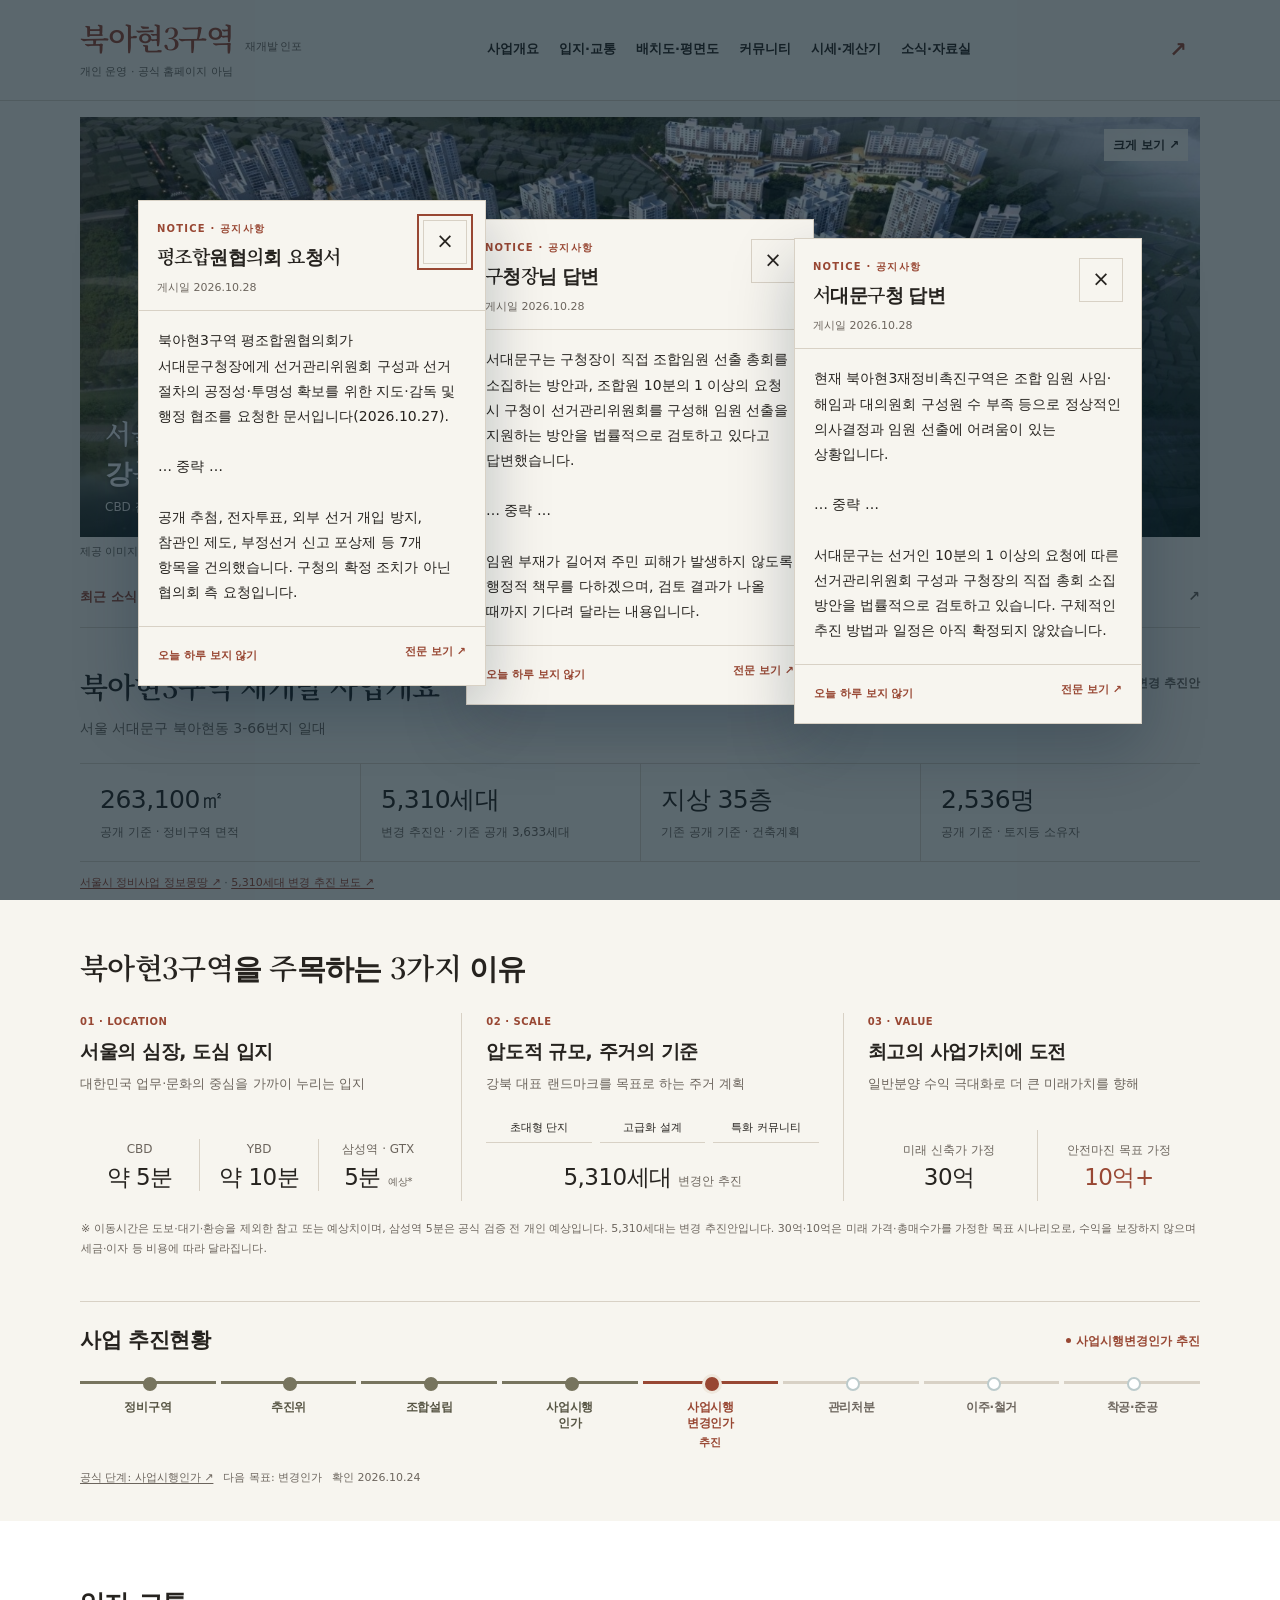
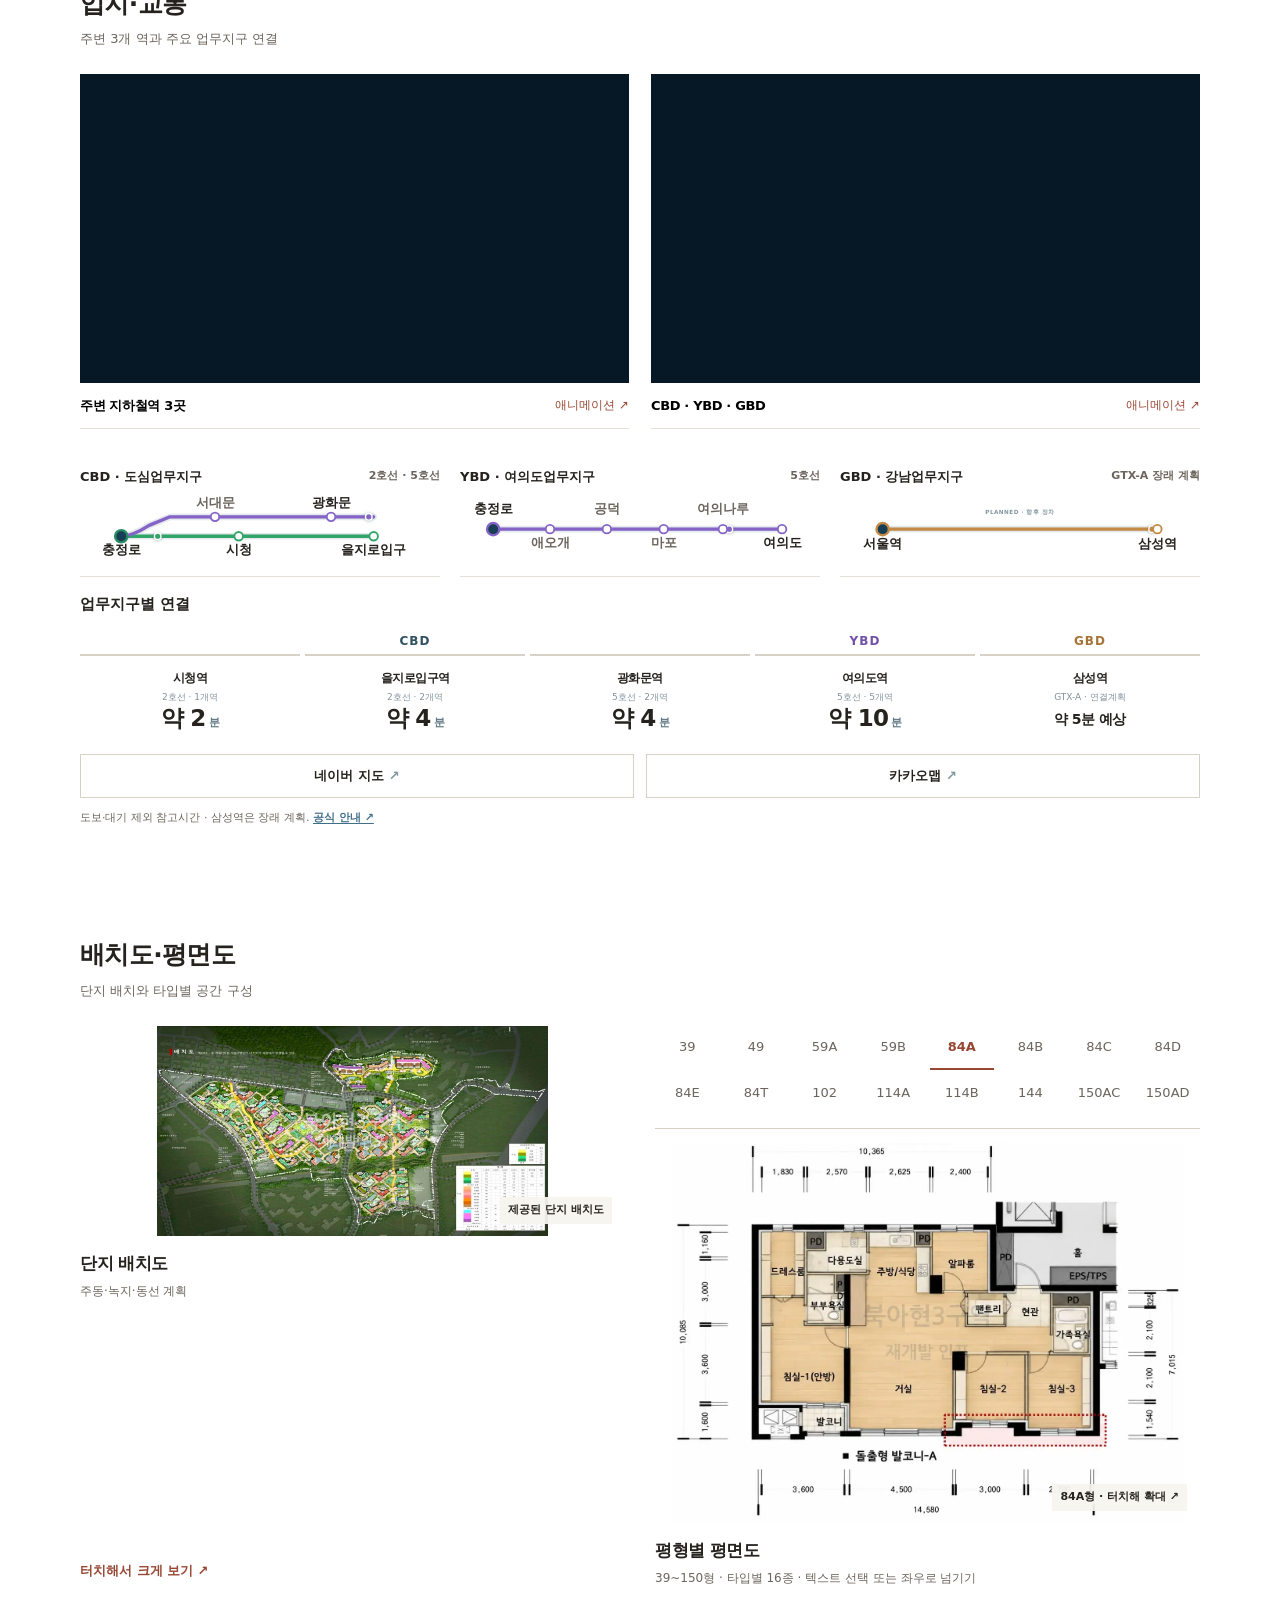
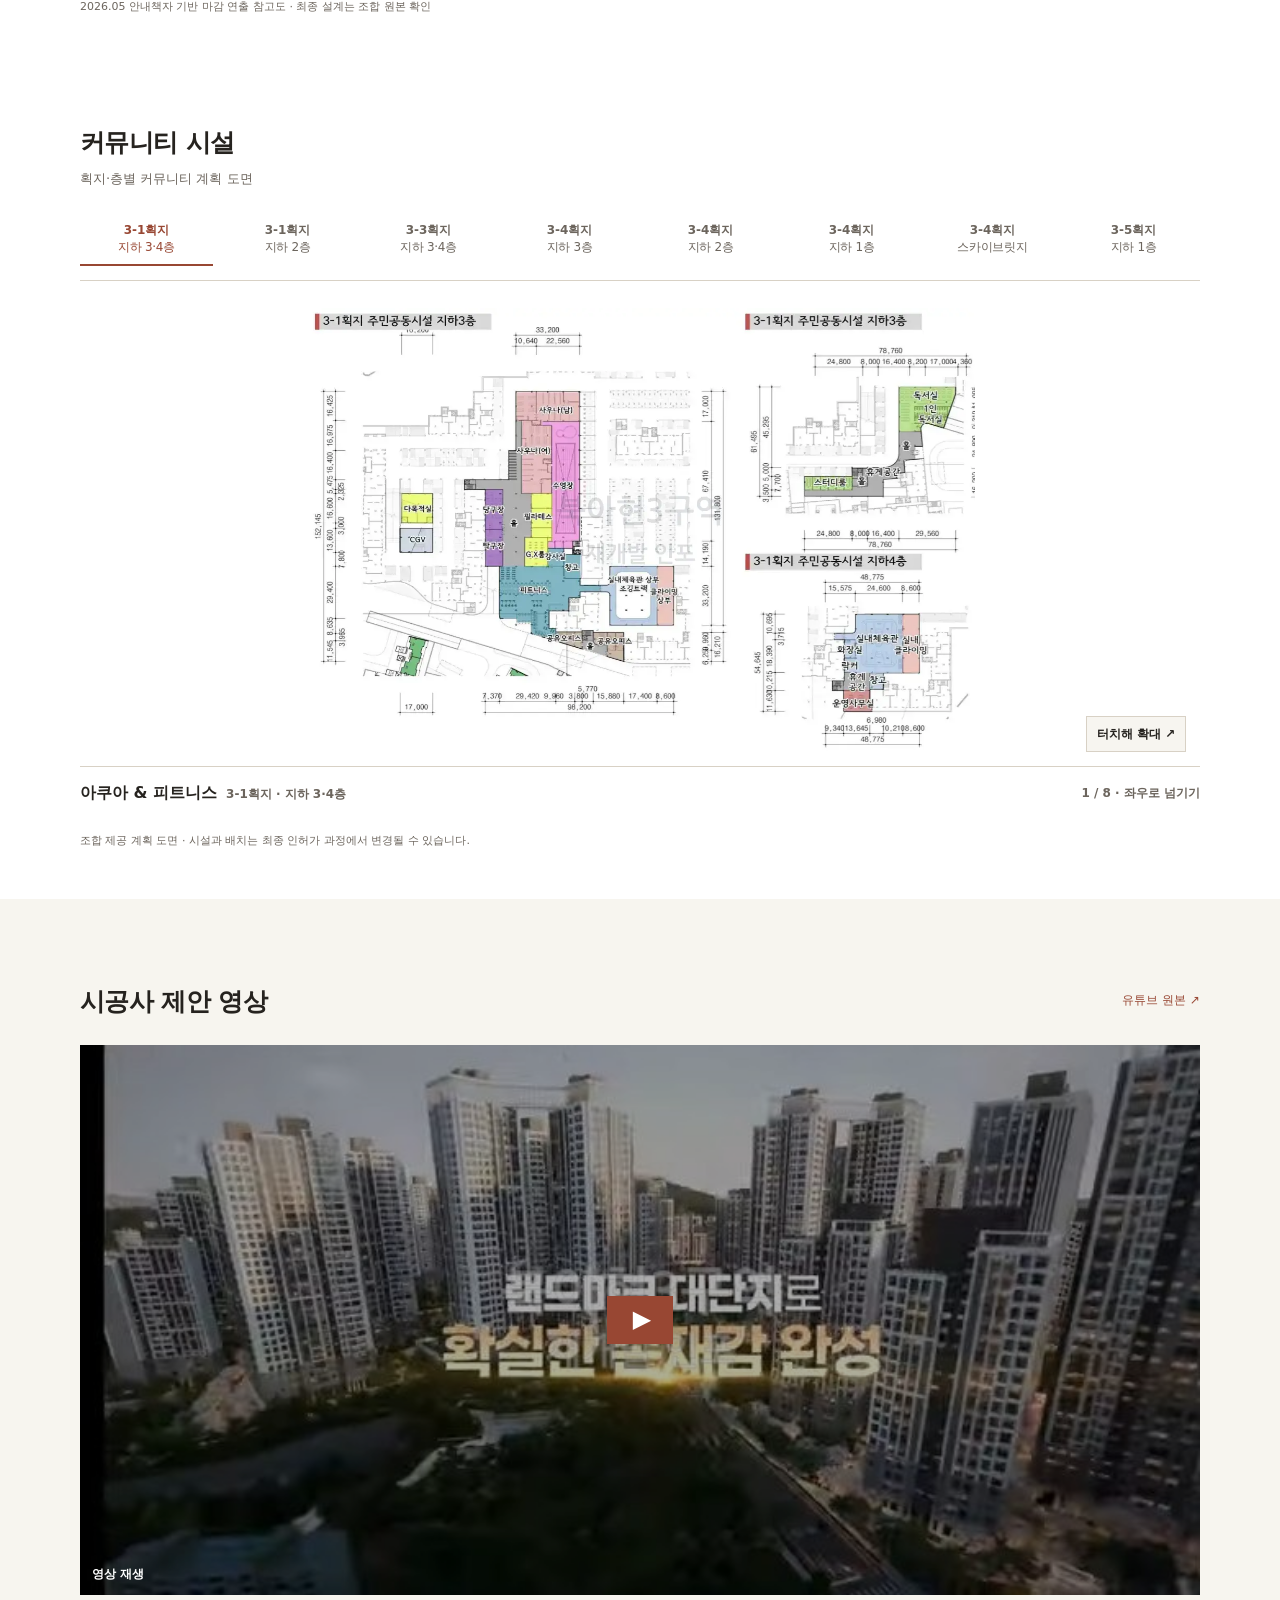
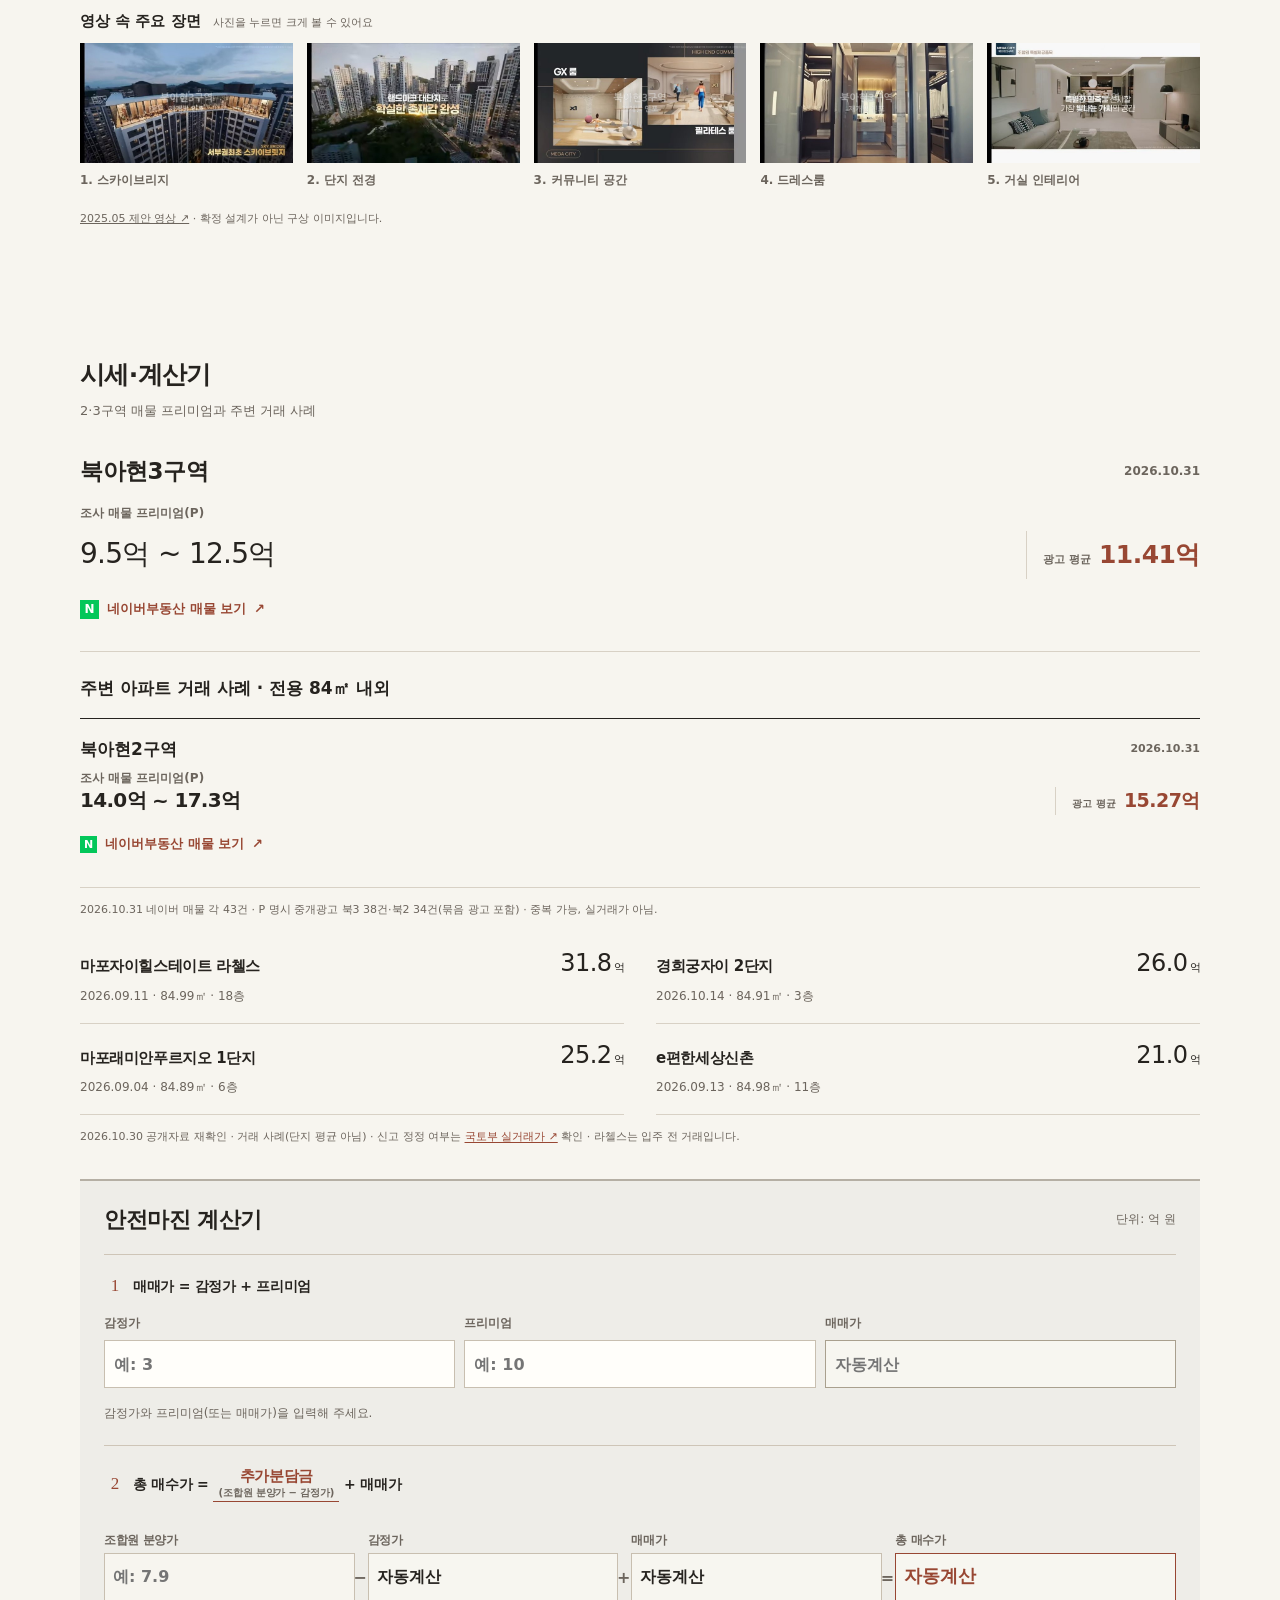
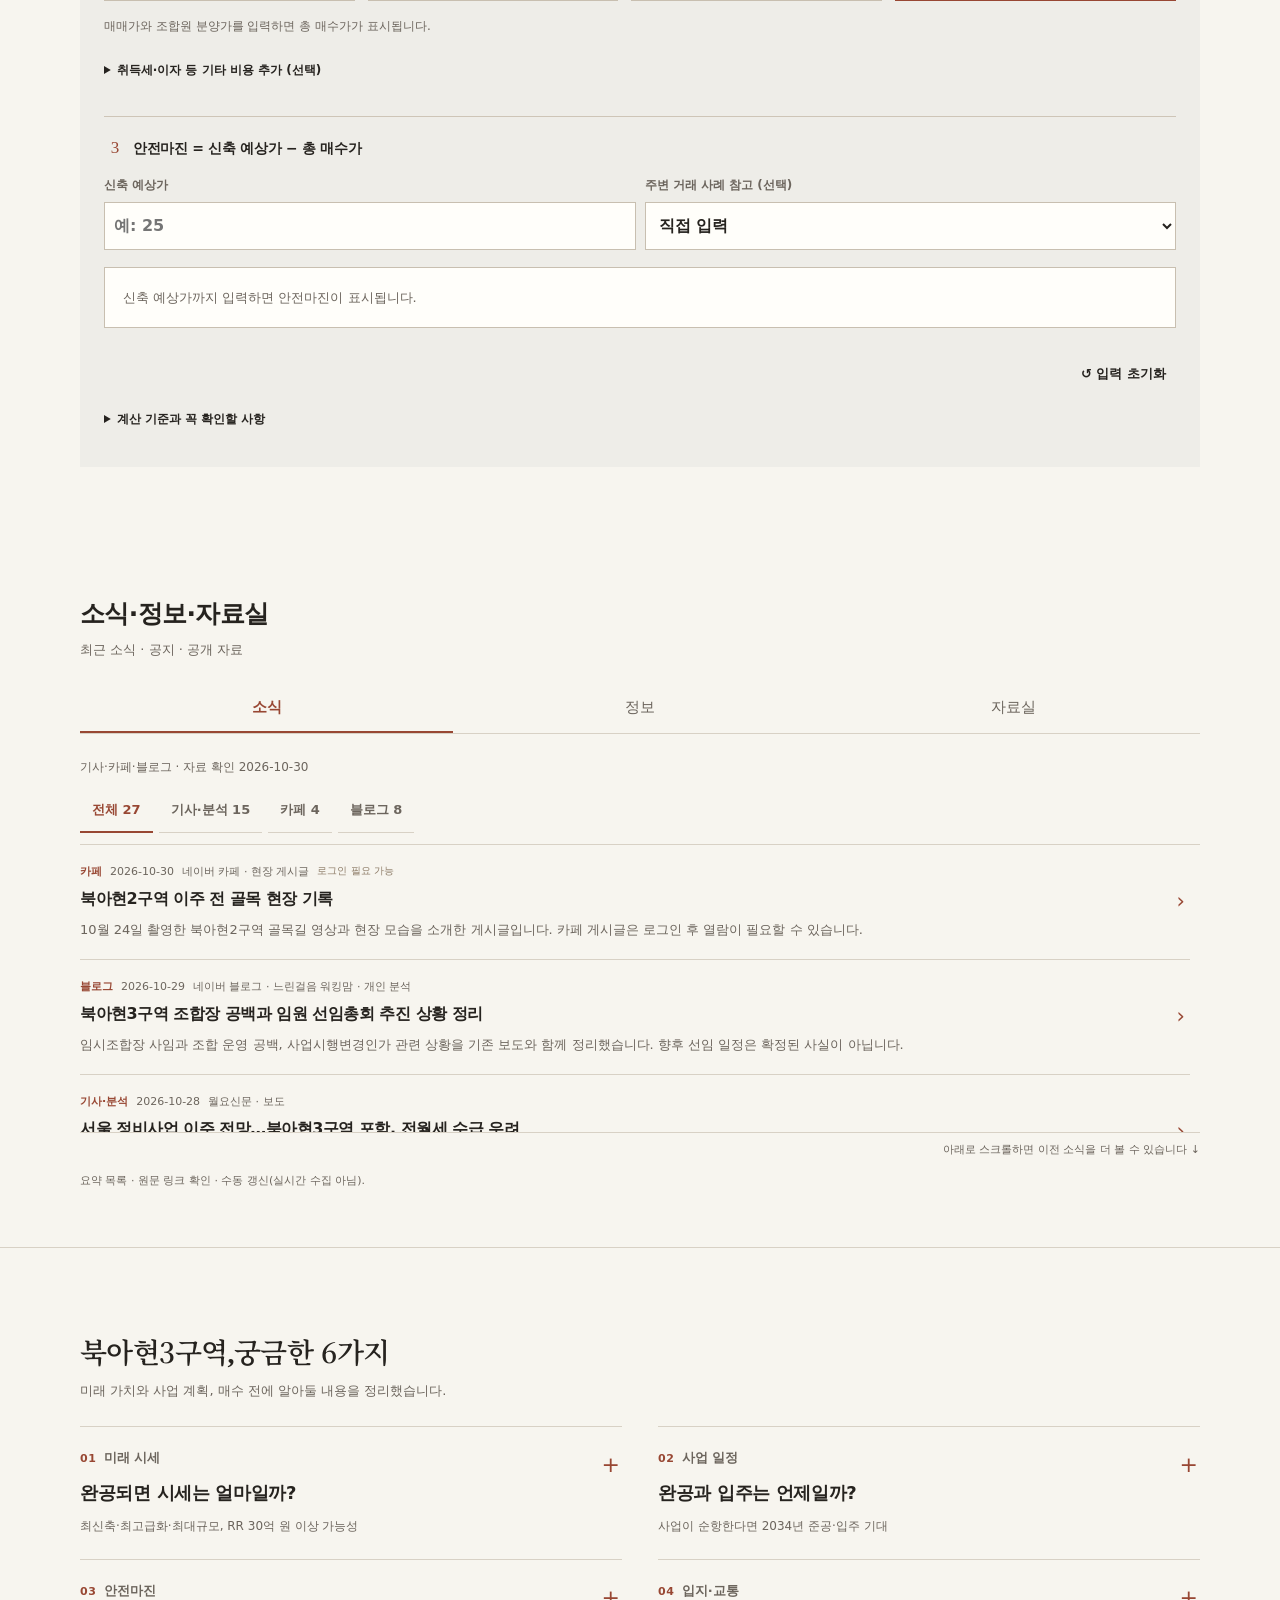
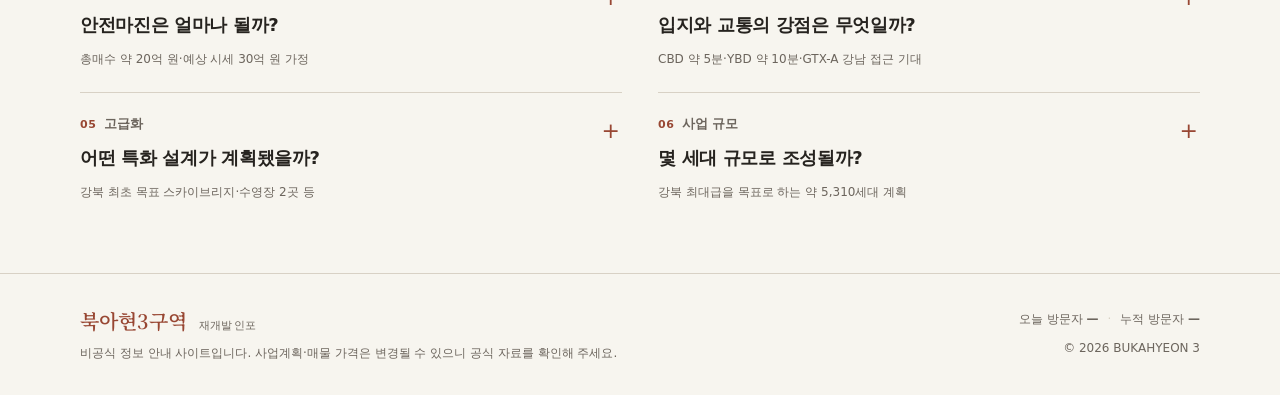
==== index.html @ 2bcb2184 "Update Oct 31 Naver-listed Bukahyeon 2/3 premiums" ====
<!doctype html>
<html lang="ko">
<head>
  <meta charset="utf-8">
  <meta name="viewport" content="width=device-width, initial-scale=1">
  <meta name="theme-color" content="#f7f5ef">
  <meta name="google-site-verification" content="H_3mZQ_dGA0BPkucGPuCed0ZDEH2zjo6NogkoZTd5_s">
  <link rel="icon" type="image/svg+xml" href="assets/favicon.svg">
  <meta name="description" content="북아현3구역 재개발 정보. 북아현뉴타운 사업개요와 추진현황, 입지·교통, 조감도, 평면도, 매물 프리미엄, 주변 시세 및 최신 소식을 확인하세요.">
  <meta property="og:type" content="website">
  <meta property="og:site_name" content="북아현3구역 재개발 인포">
  <meta property="og:title" content="북아현3구역 재개발 인포 | 사업현황·조감도·평면도·시세">
  <meta property="og:description" content="북아현3구역 재개발 정보. 북아현뉴타운 사업개요와 추진현황, 입지·교통, 조감도, 평면도, 매물 프리미엄, 주변 시세 및 최신 소식을 확인하세요.">
  <!-- 공개 HTTPS 주소가 정해지면 og:url, 절대주소 og:image, canonical을 추가합니다. -->
  <title>북아현3구역 재개발 인포 | 사업현황·조감도·평면도·시세</title>
  <style>
    :root{--ink:#183247;--navy:#17334b;--navy2:#294e67;--muted:#6d7b84;--paper:#f7f8f6;--white:#fff;--line:#e4e9e7;--accent:#e99d55;--pale:#fff3e8;--green:#2c8773;--shadow:0 16px 48px rgba(24,50,71,.08)}
    *{box-sizing:border-box}html{scroll-behavior:smooth}body{margin:0;background:var(--paper);color:var(--ink);font-family:Pretendard,"Noto Sans KR","Apple SD Gothic Neo",system-ui,-apple-system,sans-serif;line-height:1.6;word-break:keep-all}button,input,select,textarea{font:inherit}button{cursor:pointer}a{color:inherit;text-decoration:none}section{scroll-margin-top:90px}.wrap{width:min(1160px,calc(100% - 44px));margin:auto}
    .site-header{position:sticky;top:0;z-index:50;background:rgba(255,255,255,.95);backdrop-filter:blur(16px);border-bottom:1px solid var(--line)}.header-in{display:flex;align-items:center;justify-content:space-between;min-height:78px;gap:24px}.brand{display:flex;align-items:center;gap:12px;min-width:max-content}.brand-mark{width:40px;height:40px;background:var(--navy);border-radius:12px;display:grid;place-items:center;color:#f8c58b;box-shadow:0 6px 14px #17334b25}.brand strong{font-size:18px;letter-spacing:-.7px}.brand small{display:block;color:var(--muted);font-size:11px;letter-spacing:.4px;margin-top:-2px}.nav{display:flex;align-items:center;gap:26px}.nav a{font-size:13px;font-weight:700;color:#536776;transition:color .2s}.nav a:hover,.nav a:focus-visible{color:var(--accent)}.top-badge{border:1px solid #e6e2d9;border-radius:100px;padding:7px 11px;font-size:11px;color:#86694d;background:#fff9f3;white-space:nowrap}.menu-button{display:none;background:none;border:0;padding:10px;color:var(--ink)}
    .hero{background:linear-gradient(122deg,#17334b 0%,#234963 62%,#2b5366 100%);color:white;overflow:hidden;position:relative}.hero:before{content:"";position:absolute;inset:0;background:radial-gradient(circle at 83% 28%,rgba(244,181,112,.19),transparent 28%),linear-gradient(90deg,transparent 85%,rgba(255,255,255,.025) 85%);background-size:auto,52px 52px;pointer-events:none}.hero-in{min-height:460px;display:grid;grid-template-columns:1.14fr .86fr;align-items:center;gap:30px;padding-block:78px 84px;position:relative}.eyebrow{color:#f9c48c;letter-spacing:2.4px;font-size:12px;font-weight:800}.hero h1{font-size:clamp(35px,4.8vw,60px);letter-spacing:-2.7px;line-height:1.19;margin:20px 0 20px}.hero h1 em{font-style:normal;color:#ffcc94}.hero-p{color:#d5e2e8;max-width:510px;font-size:16px;line-height:1.85;margin:0 0 29px}.hero-actions{display:flex;gap:10px;flex-wrap:wrap}.btn{display:inline-flex;justify-content:center;align-items:center;gap:8px;border:1px solid transparent;border-radius:9px;font-weight:800;font-size:13px;min-height:45px;padding:0 19px;transition:transform .2s,background .2s}.btn:hover{transform:translateY(-2px)}.btn-primary{color:#1b3244;background:#f8c78f}.btn-outline{color:#fff;border-color:#88a0b0;background:#ffffff09}.btn-light{background:#fff;color:var(--ink);border-color:var(--line)}.hero-art{position:relative;height:315px}.sun{position:absolute;width:218px;height:218px;border-radius:50%;background:linear-gradient(140deg,#e9af76,#efc9a0);opacity:.83;right:62px;top:2px;box-shadow:0 0 90px #f2ae6b32}.city{position:absolute;bottom:5px;right:0;left:2%;height:235px;display:flex;align-items:end;gap:9px;filter:drop-shadow(0 12px 15px #102c4480)}.building{width:13%;background:linear-gradient(110deg,#66869a,#365c75);border-radius:4px 4px 0 0;position:relative;overflow:hidden}.building:before{content:"";position:absolute;inset:12px 8px;background:repeating-linear-gradient(to bottom,transparent 0 15px,#c7d8df65 15px 19px,transparent 19px 27px),repeating-linear-gradient(to right,transparent 0 15px,#c7d8df65 15px 19px,transparent 19px 29px);opacity:.75}.building:nth-child(1){height:43%;width:14%}.building:nth-child(2){height:63%}.building:nth-child(3){height:84%;width:16%}.building:nth-child(4){height:54%;width:12%}.building:nth-child(5){height:100%;width:18%;background:linear-gradient(110deg,#aec1c9,#628396)}.building:nth-child(6){height:73%;width:12%}.building:nth-child(7){height:50%;width:15%}.ground{position:absolute;bottom:-2px;left:0;right:0;height:12px;background:#9bb0b6;border-radius:10px;opacity:.6}.art-note{position:absolute;right:0;top:1px;background:#ffffff16;border:1px solid #ffffff35;border-radius:20px;padding:5px 13px;color:#e7eff4;font-size:11px;backdrop-filter:blur(8px)}
    .notice-wrap{margin-top:-31px;position:relative;z-index:3}.notice-strip{display:flex;align-items:center;gap:14px;padding:19px 22px;background:white;box-shadow:var(--shadow);border:1px solid var(--line);border-radius:13px}.notice-mark{background:#fdf1e6;color:#bd722f;padding:6px 10px;border-radius:6px;font-size:12px;font-weight:800;white-space:nowrap}.notice-strip p{margin:0;font-size:13px;color:#536775;flex:1}.notice-strip b{color:var(--ink)}
    .section{padding:85px 0}.section.slim{padding-top:63px}.section-head{display:flex;justify-content:space-between;align-items:end;gap:20px;margin-bottom:27px}.kicker{font-weight:900;font-size:11px;letter-spacing:2px;color:#c37e42;display:block;margin-bottom:6px}.section h2{font-size:clamp(26px,3vw,35px);margin:0;letter-spacing:-1.5px;line-height:1.3}.section-desc{font-size:14px;color:var(--muted);margin:10px 0 0}.text-link{font-size:13px;color:var(--navy2);font-weight:800;border-bottom:1px solid #b9ccd3;padding:5px 1px;white-space:nowrap}.overview-grid{display:grid;grid-template-columns:1.4fr 1fr 1fr;gap:16px}.panel{border:1px solid var(--line);background:#fff;border-radius:14px;box-shadow:0 5px 22px #18324707}.overview-main{background:#edf3f2;border-color:#dfebe7;padding:30px;min-height:216px;display:flex;flex-direction:column;justify-content:space-between}.overview-main .small-label{font-size:12px;font-weight:800;color:#5d8579}.overview-main h3{font-size:24px;letter-spacing:-.8px;margin:9px 0;color:#204c47}.overview-main p{color:#65847c;font-size:13px;margin:0}.overview-icon{font-size:36px;line-height:1}.overview-card{padding:25px;display:flex;flex-direction:column;justify-content:space-between;min-height:216px}.overview-card .icon-box{background:#f0f5f7;border-radius:12px;width:48px;height:48px;display:grid;place-items:center;font-size:25px}.overview-card h3{font-size:17px;letter-spacing:-.5px;margin:12px 0 5px}.overview-card p{color:var(--muted);font-size:12px;margin:0}.muted-label{display:inline-flex;align-items:center;gap:6px;font-size:11px;color:#638174;font-weight:800}.muted-label:before{content:"";height:7px;width:7px;background:#80b3a1;border-radius:50%}
    .timeline-shell{background:#fff;border:1px solid var(--line);border-radius:15px;padding:27px;box-shadow:0 5px 22px #18324707}.timeline-top{display:flex;justify-content:space-between;align-items:center;gap:20px;margin-bottom:23px}.timeline-top p{margin:0;color:var(--muted);font-size:13px}.status{font-size:11px;font-weight:800;background:#f3f5f5;border:1px solid #e6ebeb;color:#687d84;padding:6px 11px;border-radius:100px;white-space:nowrap}.stages{display:grid;grid-template-columns:repeat(7,1fr);gap:8px}.stage{position:relative;padding-top:25px;border-top:3px solid #dde6e7}.stage:before{content:"";position:absolute;top:-7px;left:0;width:11px;height:11px;border:3px solid #dde6e7;background:#fff;border-radius:50%}.stage b{display:block;font-size:12px;letter-spacing:-.3px}.stage small{color:#98a3a7;font-size:10px}.timeline-foot{margin:24px 0 0;border-top:1px dashed var(--line);padding-top:17px;font-size:12px;color:#7b898d}
    .news-layout{display:grid;grid-template-columns:1.7fr .85fr;gap:22px}.news-tools{display:flex;align-items:center;gap:11px;flex-wrap:wrap;margin-bottom:20px}.filters{display:flex;gap:6px;flex-wrap:wrap;flex:1}.filter{border:1px solid #dce5e6;background:white;color:#637783;border-radius:100px;padding:7px 13px;font-size:12px;font-weight:700}.filter.active{background:var(--navy);color:white;border-color:var(--navy)}.search{border:1px solid #dce5e6;border-radius:100px;display:flex;align-items:center;gap:7px;padding:6px 12px;background:#fff}.search input{width:130px;border:0;outline:0;font-size:12px;background:transparent;min-height:22px}.news-cards{display:grid;grid-template-columns:repeat(2,minmax(0,1fr));gap:14px}.news-card{display:flex;flex-direction:column;min-height:208px;text-align:left;border-radius:13px;background:#fff;border:1px solid var(--line);padding:22px;transition:border .2s,transform .2s,box-shadow .2s}.news-card:hover{border-color:#d6ac84;box-shadow:0 14px 30px #17334b0d;transform:translateY(-2px)}.cat{font-weight:800;font-size:11px;color:#c47c3b}.news-card h3{font-size:17px;letter-spacing:-.5px;line-height:1.52;margin:13px 0 7px}.news-card p{margin:0;color:var(--muted);font-size:12px;line-height:1.75;flex:1}.card-bottom{display:flex;justify-content:space-between;align-items:center;margin-top:21px;color:#98a3a8;font-size:11px}.draft-tag{display:inline-block;background:#f6f0e8;color:#9b7e5b;font-weight:700;padding:2px 6px;border-radius:4px;margin-left:4px}.side-stack{display:grid;gap:16px;align-content:start}.side-panel{padding:25px;background:#fff}.side-panel h3{margin:0 0 16px;font-size:18px;letter-spacing:-.5px}.side-panel p{color:#71818b;font-size:12px;line-height:1.8;margin:0 0 14px}.mini-list{list-style:none;margin:0;padding:0}.mini-list li{padding:10px 0;border-bottom:1px solid var(--line);font-size:13px;color:#526773}.mini-list li:last-child{border:0}.mini-list li:before{content:"•";color:#d39a6b;padding-right:8px}.side-accent{background:#234b5a;color:#fff;border-color:#234b5a}.side-accent h3{color:#fff}.side-accent p{color:#d5e3e9}.side-accent .btn{width:100%;background:#fff;color:#294d5c}
    .resource-block{background:#edf1f0}.resource-grid{display:grid;grid-template-columns:repeat(3,1fr);gap:15px}.resource-card{background:#fff;border:1px solid #e1e8e5;border-radius:13px;padding:25px;min-height:190px;display:flex;flex-direction:column;align-items:start}.resource-icon{width:46px;height:46px;border-radius:12px;background:#edf3f1;display:grid;place-items:center;font-size:24px}.resource-card h3{font-size:17px;margin:19px 0 5px}.resource-card p{margin:0;color:var(--muted);font-size:12px;flex:1}.resource-card span:last-child{display:block;margin-top:17px;color:#8b9a9e;font-size:11px;font-weight:800}.resource-card button{border:0;background:none;padding:0;text-align:left;width:100%;height:100%;display:flex;flex-direction:column;align-items:start;color:inherit}.resource-card button:hover h3{text-decoration:underline}
    .faq-grid{display:grid;grid-template-columns:.7fr 1.3fr;gap:45px}.faq-grid p{color:var(--muted);font-size:14px}.qa{border-bottom:1px solid var(--line);background:transparent}.qa summary{list-style:none;cursor:pointer;font-weight:800;font-size:15px;padding:21px 30px 21px 0;position:relative}.qa summary::-webkit-details-marker{display:none}.qa summary:after{content:"+";position:absolute;right:5px;color:#a07653;font-size:24px;top:14px;font-weight:400}.qa[open] summary:after{content:"−"}.qa p{font-size:13px;color:#6c7c83;margin:0;padding:0 30px 21px 0}
    .footer{background:#163145;color:#d5e2e6;padding:44px 0}.footer-in{display:flex;align-items:start;justify-content:space-between;gap:35px}.footer strong{color:white;font-size:17px}.footer p{font-size:12px;color:#bdcbd1;max-width:650px;line-height:1.9;margin:11px 0 0}.footer small{color:#94aab3;font-size:11px}.empty{grid-column:1/-1;padding:35px;border:1px dashed #cbd6d8;text-align:center;color:var(--muted);border-radius:12px;font-size:13px}
    dialog{border:0;border-radius:17px;box-shadow:0 32px 90px #071e3299;padding:0;max-height:min(88vh,820px);width:min(580px,calc(100% - 30px));color:var(--ink)}dialog::backdrop{background:rgba(10,27,40,.7)}.dialog-head{padding:25px 26px;border-bottom:1px solid var(--line);display:flex;justify-content:space-between;gap:20px;align-items:start}.dialog-head h2{margin:3px 0 0;font-size:22px;letter-spacing:-.7px}.dialog-body{padding:24px 26px;overflow-y:auto;max-height:calc(88vh - 108px)}.close-btn{border:0;background:#f2f5f5;color:#345060;font-size:21px;width:32px;height:32px;border-radius:8px;line-height:1}.article-text{white-space:pre-line;font-size:14px;line-height:1.9;color:#4c606a}.form-grid{display:grid;gap:15px}.field{display:grid;gap:6px;font-size:12px;font-weight:800;color:#48616e}.field input,.field textarea,.field select{width:100%;border-radius:8px;border:1px solid #dbe3e5;outline:0;padding:11px;font-size:14px;color:var(--ink);background:white}.field textarea{min-height:135px;resize:vertical}.field :is(input,textarea,select):focus{border-color:#d49c65;box-shadow:0 0 0 3px #e99d5526}.form-foot{display:flex;gap:8px;flex-wrap:wrap;align-items:center;margin-top:10px}.save-note{background:#fff5e9;border:1px solid #f4dfc7;color:#946b3f;padding:10px 12px;border-radius:8px;font-size:12px}.toast{position:fixed;right:22px;bottom:20px;background:#153a44;color:white;border-radius:10px;padding:12px 17px;font-size:13px;z-index:100;box-shadow:var(--shadow);max-width:calc(100% - 44px)}.hide{display:none!important}
    @media(max-width:960px){.nav{gap:13px}.nav a{font-size:12px}.hero-art{height:260px}.stages{grid-template-columns:repeat(4,1fr);row-gap:24px}.overview-grid{grid-template-columns:1.3fr 1fr}.overview-main{grid-row:span 2}.news-layout{grid-template-columns:1fr}.side-stack{grid-template-columns:1fr 1fr}}
    @media(max-width:680px){.wrap{width:min(100% - 30px,1160px)}.header-in{min-height:66px}.brand strong{font-size:16px}.brand-mark{width:36px;height:36px}.top-badge{margin-left:auto}.menu-button{display:block}.nav{display:none;position:absolute;top:66px;left:0;right:0;background:white;border-bottom:1px solid var(--line);padding:15px 22px 20px;flex-direction:column;align-items:stretch;gap:0;box-shadow:0 18px 28px #15304713}.nav.open{display:flex}.nav a{font-size:14px;padding:10px 0}.hero-in{grid-template-columns:1fr;min-height:0;padding:56px 0 65px;gap:0}.hero h1{font-size:38px;letter-spacing:-1.9px}.hero-p{font-size:14px}.hero-art{height:145px;margin-top:30px;opacity:.8}.sun{width:145px;height:145px;right:60px}.city{height:140px;max-width:400px;margin:auto}.art-note{display:none}.notice-strip{align-items:start;padding:16px;gap:10px}.notice-strip p{font-size:12px}.section{padding:61px 0}.section.slim{padding-top:51px}.section-head{align-items:start;gap:10px}.section h2{font-size:28px}.overview-grid{grid-template-columns:1fr 1fr;gap:11px}.overview-main{grid-column:1/-1;grid-row:auto;min-height:155px}.overview-card{min-height:185px;padding:19px}.overview-card h3{font-size:15px}.timeline-shell{padding:20px}.timeline-top{align-items:start}.stages{grid-template-columns:repeat(2,1fr)}.news-cards{grid-template-columns:1fr}.news-card{min-height:177px}.search{width:100%}.search input{width:100%}.side-stack{grid-template-columns:1fr}.resource-grid{grid-template-columns:1fr}.resource-card{min-height:155px}.faq-grid{grid-template-columns:1fr;gap:0}.footer-in{flex-direction:column;gap:15px}.footer{padding:35px 0}.dialog-head,.dialog-body{padding:19px}}
    @media(prefers-reduced-motion:reduce){html{scroll-behavior:auto}*,*:before,*:after{transition:none!important}}
    /* Promotion-first additions, with source-labeled facts and plan links. */
    .hero-in{min-height:555px}.hero h1{font-size:clamp(37px,4.8vw,61px)}.hero-p{max-width:590px}.hero-figures{display:flex;gap:17px;flex-wrap:wrap;margin-top:34px}.hero-figure{border-left:2px solid #f2c18c;padding-left:13px;min-width:106px}.hero-figure b{display:block;color:#fff;font-size:24px;letter-spacing:-1px;line-height:1.2}.hero-figure span{display:block;color:#bfcfd9;font-size:10px;margin-top:6px}.hero-disclaimer{display:block;font-size:10px;color:#a8bac7;margin-top:14px}.notice-strip a{font-weight:800;text-decoration:underline;text-underline-offset:3px}.location-section{padding-bottom:70px}.section-lead{max-width:730px;font-size:17px;line-height:1.9;color:#596f7a}.location-layout{display:grid;grid-template-columns:1.03fr .97fr;gap:28px;align-items:stretch}.metro-board{background:var(--navy);color:#fff;border-radius:18px;padding:33px;position:relative;overflow:hidden;min-height:390px}.metro-board:before{content:"";position:absolute;width:260px;height:260px;border:1px solid #ffffff16;border-radius:50%;right:-110px;top:-80px;box-shadow:0 0 0 70px #ffffff05,0 0 0 130px #ffffff04}.metro-board h3{font-size:23px;letter-spacing:-.6px;line-height:1.4;margin:0 0 5px;position:relative}.metro-board>p{font-size:12px;color:#bfced7;margin:0 0 25px;position:relative}.metro-row{display:flex;align-items:center;gap:13px;border-bottom:1px solid #ffffff22;padding:14px 0;position:relative}.line-disc{width:31px;height:31px;min-width:31px;border-radius:50%;display:grid;place-items:center;font-size:13px;font-weight:900;color:#fff}.line2{background:#36a85c}.line5{background:#7d5ab9}.linex{background:#bc8b4e}.metro-row b{font-size:15px;letter-spacing:-.3px}.metro-row small{display:block;color:#bfcfd8;font-size:11px;margin-top:2px}.metro-board-foot{font-size:11px;color:#9fb8c4;margin-top:20px;position:relative}.access-cards{display:grid;grid-template-columns:1fr;gap:13px}.access-card{background:#fff;border:1px solid var(--line);padding:23px 25px;border-radius:14px;display:flex;align-items:start;gap:15px;box-shadow:0 5px 15px #19394a06}.access-num{font-weight:900;font-size:12px;color:#c17c42;background:#fbf1e7;width:34px;height:34px;min-width:34px;border-radius:10px;display:grid;place-items:center}.access-card h3{font-size:18px;margin:0 0 4px;letter-spacing:-.5px}.access-card p{font-size:12px;color:var(--muted);margin:0;line-height:1.8}.source-note{font-size:11px;color:#819198;line-height:1.75;margin:14px 0 0}.source-note a{color:#386d87;text-decoration:underline;text-underline-offset:2px}.value-section{background:#f0f3f1}.value-grid{display:grid;grid-template-columns:repeat(3,1fr);gap:15px}.value-card{background:#fff;border:1px solid #e4ebe8;border-radius:15px;padding:29px;min-height:256px;display:flex;flex-direction:column;align-items:flex-start}.value-card .value-no{color:#d6a574;font-size:12px;font-weight:900;letter-spacing:2px}.value-card .value-icon{font-size:34px;margin:17px 0 6px}.value-card h3{font-size:21px;letter-spacing:-.7px;line-height:1.4;margin:3px 0 10px}.value-card p{font-size:13px;color:#6f8189;line-height:1.85;margin:0}.value-caution{background:#e5ece9;border-radius:12px;padding:15px 17px;font-size:12px;color:#627871;margin-top:18px}.about-highlight{font-size:12px;color:#5c7970;font-weight:800}.big-stat{font-size:42px;line-height:1.2;color:#244f4a;letter-spacing:-1.5px;font-weight:900}.big-stat small{font-size:18px}.fact-grid{display:grid;grid-template-columns:repeat(4,1fr);gap:11px;margin-top:20px}.fact-mini{border:1px solid var(--line);border-radius:10px;padding:16px;background:#fff}.fact-mini b{font-size:17px;display:block}.fact-mini span{font-size:11px;color:var(--muted)}.plans-section{background:#fff}.plan-heading{max-width:720px}.plan-grid{display:grid;grid-template-columns:1.1fr 1fr 1fr;gap:16px}.plan-card{border:1px solid var(--line);border-radius:17px;overflow:hidden;background:#fff;display:flex;flex-direction:column;transition:transform .2s,box-shadow .2s}.plan-card:hover{transform:translateY(-3px);box-shadow:var(--shadow)}.plan-art{min-height:210px;background:linear-gradient(145deg,#e3ebec,#d0dddd);position:relative;display:grid;place-items:center;overflow:hidden}.plan-art:before{content:"";position:absolute;inset:16px;background-image:linear-gradient(#7d9ba124 1px,transparent 1px),linear-gradient(90deg,#7d9ba124 1px,transparent 1px);background-size:21px 21px;border:1px solid #93aeb366}.plan-art .plan-glyph{font-size:74px;color:#5c7b84;opacity:.72;position:relative;line-height:1}.plan-art.dark{background:linear-gradient(145deg,#29495c,#446c76)}.plan-art.dark:before{border-color:#ffffff35;background-image:linear-gradient(#ffffff13 1px,transparent 1px),linear-gradient(90deg,#ffffff13 1px,transparent 1px)}.plan-art.dark .plan-glyph{color:#bdd7d8}.plan-caption{position:absolute;right:13px;bottom:12px;font-size:10px;padding:4px 8px;background:#ffffffde;color:#3f6170;border-radius:5px;font-weight:800}.plan-text{padding:22px;display:flex;flex:1;flex-direction:column}.plan-text h3{font-size:19px;letter-spacing:-.5px;margin:0 0 7px}.plan-text p{font-size:12px;line-height:1.8;color:var(--muted);margin:0 0 17px;flex:1}.plan-open{color:#305b70;font-size:12px;font-weight:900}.plan-alert{border-left:3px solid #deaa74;background:#fff8f0;padding:14px 17px;margin-top:22px;color:#8b6a48;font-size:12px;line-height:1.85}.brand small{letter-spacing:.1px}
    @media(max-width:960px){.location-layout{grid-template-columns:1fr}.metro-board{min-height:0}.fact-grid{grid-template-columns:repeat(2,1fr)}.value-grid{grid-template-columns:repeat(2,1fr)}.plan-grid{grid-template-columns:repeat(2,1fr)}}
    @media(max-width:680px){.hero-in{min-height:0}.hero h1{font-size:38px}.hero-figures{gap:12px;margin-top:26px}.hero-figure{min-width:88px}.hero-figure b{font-size:21px}.location-section{padding-bottom:50px}.metro-board{padding:24px}.access-card{padding:19px}.value-grid,.plan-grid{grid-template-columns:1fr}.value-card{min-height:0;padding:24px}.plan-art{min-height:185px}.fact-grid{grid-template-columns:repeat(2,1fr)}.big-stat{font-size:37px}.source-note{line-height:1.8}}
    /* V4: Scrollable home, overview first, with shorter transit and value sections. */
    .dashboard-only.hero,.dashboard-only.notice-wrap,.detail-return,.quick-section{display:none!important}
    .compact-overview{padding:29px 0 16px!important}
    .compact-overview .wrap,.quick-section .wrap{max-width:1020px}
    .compact-heading{display:flex;align-items:end;justify-content:space-between;gap:15px;margin-bottom:13px}
    .compact-heading .kicker{margin-bottom:3px}
    .compact-heading h1{font-size:31px;line-height:1.28;letter-spacing:-1.3px;margin:0}
    .compact-heading p{font-size:12px;color:var(--muted);margin:5px 0 0}
    .compact-overview .fact-grid{grid-template-columns:repeat(4,minmax(0,1fr));gap:9px;margin-top:0}
    .compact-overview .fact-mini{padding:15px 18px;border-radius:11px}
    .compact-overview .fact-mini b{font-size:22px;letter-spacing:-.7px;line-height:1.25}
    .compact-overview .fact-mini span{display:block;font-size:11px;margin-top:5px}
    .compact-overview .source-note{font-size:10px;margin-top:10px}
    .quick-section{padding:10px 0 27px}
    .quick-head{font-weight:900;font-size:14px;letter-spacing:-.35px;margin:0 0 10px}
    .quick-grid{display:grid;grid-template-columns:repeat(4,minmax(0,1fr));gap:10px}
    .quick-card{display:flex;flex-direction:column;align-items:start;text-align:left;gap:4px;padding:20px;border:1px solid #dfe7e5;border-radius:13px;background:#fff;color:var(--ink);min-height:153px;box-shadow:0 5px 18px #18324706;transition:transform .18s,border-color .18s}
    .quick-card:hover,.quick-card:focus-visible{transform:translateY(-2px);border-color:#d09e6e;outline-offset:2px}
    .quick-icon{font-size:24px;background:#ecf2f0;color:#305569;width:39px;height:39px;display:grid;place-items:center;border-radius:10px;margin-bottom:6px}
    .quick-card b{font-size:17px;letter-spacing:-.5px}
    .quick-card small{font-size:11px;line-height:1.5;color:#7b8b92;flex:1}
    .quick-card em{font-style:normal;font-size:11px;color:#b2743e;font-weight:900;margin-top:5px}
    .quick-links{display:flex;flex-wrap:wrap;gap:8px;margin-top:13px}
    .quick-links button{border:1px solid var(--line);background:#eef2f1;border-radius:100px;padding:8px 13px;font-size:11px;color:#546b74;font-weight:800}
    .detail-return{padding:14px 0 0}
    .detail-return button{border:1px solid #d9e4e4;border-radius:100px;background:#fff;padding:9px 15px;color:#395c6c;font-size:12px;font-weight:900}
    .location-section,.value-section{padding:32px 0 30px}
    .location-section .section-head,.value-section .section-head{margin-bottom:15px}
    .location-section h2,.value-section h2{font-size:24px}
    .location-section .section-desc,.value-section .section-desc{font-size:12px;margin-top:5px}
    .location-layout{gap:14px}
    .metro-board{min-height:0;padding:20px 22px}
    .metro-board h3{font-size:19px}.metro-board>p{margin-bottom:9px}
    .metro-row{padding:8px 0}.metro-row b{font-size:14px}.metro-row small{font-size:10px}
    .metro-board-foot{font-size:10px;margin-top:12px}
    .access-cards{gap:8px}.access-card{padding:13px 15px;gap:10px}
    .access-num{width:29px;height:29px;min-width:29px;font-size:10px}
    .access-card h3{font-size:15px;margin:0 0 2px}.access-card p{font-size:11px;line-height:1.6}
    .value-grid{gap:10px}.value-card{min-height:0;padding:19px 20px}
    .value-card .value-icon{display:none}.value-card h3{font-size:17px;margin:9px 0 7px}
    .value-card p{font-size:11px;line-height:1.7}.value-caution{font-size:11px;padding:11px 13px;margin-top:11px}
    @media(max-width:960px){.quick-grid{grid-template-columns:repeat(2,1fr)}.quick-card{min-height:126px}}
    @media(max-width:680px){.compact-overview{padding:22px 0 7px!important}.compact-heading{align-items:start}.compact-heading h1{font-size:25px}.compact-heading .kicker{font-size:10px}.compact-heading p{font-size:11px}.compact-overview .fact-grid{grid-template-columns:repeat(2,1fr);gap:8px}.compact-overview .fact-mini{padding:12px 14px}.compact-overview .fact-mini b{font-size:20px}.compact-overview .fact-mini span{font-size:10px;margin-top:3px}.compact-overview .source-note{font-size:9px;line-height:1.55}.location-section,.value-section{padding:27px 0 24px}.location-section h2,.value-section h2{font-size:21px}.location-layout{grid-template-columns:1fr;gap:9px}.metro-board{padding:16px 18px}.metro-board h3{font-size:17px}.metro-board>p{font-size:11px}.metro-row{padding:7px 0}.metro-row b{font-size:13px}.metro-board-foot{margin-top:9px}.access-cards{grid-template-columns:1fr 1fr;gap:7px}.access-card{padding:11px;gap:0}.access-num{display:none}.access-card h3{font-size:12px}.access-card p{font-size:10px;line-height:1.5}.access-card:last-child{grid-column:1/-1}.value-grid{grid-template-columns:repeat(2,minmax(0,1fr));gap:8px}.value-card{padding:13px}.value-card h3{font-size:14px;line-height:1.45;margin:7px 0 5px}.value-card p{font-size:10px;line-height:1.55}.value-card:last-child{grid-column:1/-1}.value-caution{font-size:10px;line-height:1.55}}
    /* V4: Authentic Seoul public-project rendering, compact on the dashboard. */
    .aerial-section{padding:8px 0 11px}
    .aerial-section .wrap{max-width:1020px}
    .aerial-top{display:flex;align-items:center;justify-content:space-between;gap:12px;margin-bottom:9px}
    .aerial-top h2{font-size:15px;letter-spacing:-.4px;margin:0}
    .aerial-top a{font-size:11px;font-weight:800;color:#426f85;text-decoration:underline;text-underline-offset:3px;white-space:nowrap}
    .aerial-top .aerial-source-chip{font-size:11px;font-weight:800;color:#426f85;white-space:nowrap}
    .aerial-preview{width:100%;height:clamp(240px,30vw,400px);display:block;position:relative;border:0;border-radius:13px;padding:0;overflow:hidden;background:#233e46;text-align:left;color:white;box-shadow:0 10px 24px #18324717}
    .aerial-preview img{width:100%;height:100%;object-fit:cover;object-position:center 50%;display:block;transition:transform .3s}
    .aerial-preview:hover img,.aerial-preview:focus-visible img{transform:scale(1.025)}
    .aerial-preview:focus-visible{outline:3px solid #d29559;outline-offset:3px}
    .aerial-label{position:absolute;inset:auto 0 0;display:flex;align-items:end;justify-content:space-between;gap:12px;padding:29px 19px 15px;background:linear-gradient(transparent,#091a24d6);text-shadow:0 1px 2px #091b22ad}
    .aerial-label b{font-size:18px;letter-spacing:-.3px}.aerial-label small{font-size:11px;font-weight:800;white-space:nowrap}
    .aerial-source{font-size:10px;color:#778993;margin:7px 0 0;line-height:1.5}
    .aerial-dialog{width:min(1120px,calc(100% - 24px));max-height:95vh}
    .aerial-dialog .dialog-head{padding:12px 17px;align-items:center}.aerial-dialog .dialog-head h2{font-size:18px;margin:0}
    .aerial-dialog .aerial-full{display:block;max-height:75vh;width:100%;height:auto;object-fit:contain;background:#172932}
    .aerial-dialog .aerial-foot{padding:10px 15px 13px;font-size:11px;color:#6a7f89;line-height:1.5}
    .aerial-dialog .aerial-foot a{color:#366983;text-decoration:underline}
    .plan-art.real:before{display:none}.plan-photo{width:100%;height:100%;position:absolute;inset:0;object-fit:cover}
    .plan-art.real .plan-caption{background:#132e3ec9;color:#fff}
    .plan-art.real img[src*="siteplan-provided"]{object-fit:contain;background:#f0f3f1}
    .plan-button{padding:0;font:inherit;color:inherit;text-align:left;cursor:pointer}
    .plan-button:focus-visible,.unit-card:focus-visible{outline:3px solid #d29559;outline-offset:3px}
    /* Area-based floorplan tabs: keep page width fixed on phones. */
    .unit-size-tabs{display:grid;grid-template-columns:repeat(8,minmax(0,1fr));gap:8px;margin:25px 0 0;scroll-margin-top:95px}
    .unit-size-tab{border:1px solid #dfe7e7;border-radius:11px;background:#f7f9f8;color:#587080;min-width:0;min-height:48px;padding:9px 3px;font-size:14px;font-weight:900;letter-spacing:-.2px;transition:background .18s,border-color .18s,color .18s}
    .unit-size-tab:hover{border-color:#8ba5af;background:#eef4f3}.unit-size-tab.active{background:#20465c;border-color:#20465c;color:white;box-shadow:0 3px 10px #17334b21}
    .unit-size-tab:focus-visible{outline:3px solid #d29559;outline-offset:2px}
    .unit-card[hidden],.unit-empty[hidden]{display:none!important}
    .unit-empty{border:1px dashed #cddadc;border-radius:11px;background:#f8faf9;color:#617987;font-size:13px;padding:25px 18px;text-align:center;line-height:1.8}
    @media(max-width:680px){.unit-size-tabs{grid-template-columns:repeat(4,minmax(0,1fr));gap:7px;margin-top:17px}.unit-size-tab{min-height:46px;font-size:13px}.unit-gallery-head{flex-wrap:wrap;gap:8px}}
    .unit-gallery-head{display:flex;align-items:end;justify-content:space-between;gap:20px;margin:30px 0 13px}
    .unit-gallery-head h3{font-size:19px;margin:0 0 3px;letter-spacing:-.5px}
    .unit-gallery-head p{font-size:11px;color:#768891;margin:0;line-height:1.6}
    .unit-gallery-head a{font-size:11px;color:#426d82;font-weight:900;text-decoration:underline;white-space:nowrap}
    .unit-grid{display:grid;grid-template-columns:repeat(5,minmax(0,1fr));gap:11px}
    .unit-card{display:block;padding:0;background:#fff;border:1px solid #e2e9e9;border-radius:12px;overflow:hidden;text-align:left;color:var(--ink);cursor:pointer;transition:border-color .2s,transform .2s}
    .unit-card:hover{border-color:#d39b69;transform:translateY(-2px)}
    .unit-preview{display:block;aspect-ratio:1.23;background:#fafafa;border-bottom:1px solid #edf0f0;padding:6px}
    .unit-preview img{display:block;width:100%;height:100%;object-fit:contain}
    .unit-card .unit-preview{aspect-ratio:1.44;padding:4px;background:#fbfaf7}.unit-info b{letter-spacing:-.15px}.plan-alert a{text-decoration:underline}
    .unit-info{display:block;padding:10px 11px 11px}.unit-info b{font-size:14px;display:block}.unit-info small{font-size:10px;display:block;color:#819198;margin-top:2px}
    /* Floorplan picker stays compact until a size is tapped. */
    .unit-size-tabs{margin-bottom:7px}
    .unit-select-help{margin:7px 0 0;color:#71838e;font-size:11px;line-height:1.6;text-align:center}
    dialog.unit-gallery-dialog{width:min(900px,calc(100% - 24px));max-height:90vh;overflow:auto;border-radius:16px;background:#fff}
    .unit-gallery-dialog .unit-gallery-head{position:sticky;top:0;z-index:4;display:flex;align-items:center;gap:12px;margin:0;padding:14px 17px;background:#fff;border-bottom:1px solid #e3ebea}
    .unit-gallery-dialog .unit-gallery-head h3{font-size:18px}
    .unit-gallery-dialog .unit-gallery-head p{font-size:11px}
    .unit-gallery-dialog .unit-source{margin-left:auto;font-size:11px;color:#71838e;white-space:nowrap}
    .unit-gallery-dialog .unit-close{flex:0 0 auto}
    .unit-gallery-dialog .unit-grid{display:grid;grid-template-columns:repeat(3,minmax(0,1fr));gap:12px;padding:16px 18px 14px}
    .unit-gallery-dialog .plan-alert{margin:0 18px 18px;font-size:11px;padding:9px 12px}
    @media(max-width:680px){.unit-gallery-dialog .unit-grid{grid-template-columns:repeat(2,minmax(0,1fr));gap:8px;padding:12px}.unit-gallery-dialog .unit-gallery-head{padding:11px 12px;align-items:center}.unit-gallery-dialog .unit-gallery-head h3{font-size:15px}.unit-gallery-dialog .unit-source{display:none}.unit-gallery-dialog .plan-alert{margin:0 12px 12px}}
    .drawing-image-viewport{max-height:78vh;overflow:auto;background:#fff}
    .drawing-image-surface{position:relative;line-height:0;background:#fff}
    #drawingDialog.floorplan-mode{max-height:96vh;overflow:hidden}
    #drawingDialog.floorplan-mode .dialog-head{display:none}
    #drawingDialog.floorplan-mode .dialog-head h2{position:absolute;width:1px;height:1px;overflow:hidden;clip-path:inset(50%)}
    #drawingDialog.floorplan-mode .close-btn{width:34px;height:34px;background:#fff;border:1px solid #d9e3e3;box-shadow:0 3px 12px #102b3a30}
    #drawingDialog.floorplan-mode .aerial-foot{display:none}
    #drawingDialog.floorplan-mode .drawing-image-viewport{max-height:89vh}
    #drawingDialog.floorplan-mode .aerial-full{display:block;width:100%;height:auto;max-height:none;object-fit:contain;background:#fff;cursor:pointer;touch-action:manipulation}
    .floorplan-banner-mask,.floorplan-map-mask{display:none;position:absolute;top:0;background:#fff;pointer-events:none}
    #drawingDialog.floorplan-mode .floorplan-banner-mask{display:block;left:0;width:var(--banner-w,50%);height:var(--banner-h,7%)}
    #drawingDialog.floorplan-mode .floorplan-map-mask{display:block;right:0;width:var(--map-w,0%);height:var(--map-h,0%)}
    @media(max-width:680px){#drawingDialog.floorplan-mode{width:calc(100% - 12px);max-height:96vh}#drawingDialog.floorplan-mode .drawing-image-viewport{max-height:92vh}}

    #unitGalleryTitle{scroll-margin-top:90px}
    @media(max-width:960px){.unit-grid{grid-template-columns:repeat(3,minmax(0,1fr))}}
    @media(max-width:680px){.unit-grid{grid-template-columns:repeat(2,minmax(0,1fr));gap:8px}.unit-gallery-head{margin-top:23px;align-items:start}.unit-gallery-head h3{font-size:16px}.unit-gallery-head a{font-size:10px}.unit-info{padding:8px 10px}.unit-info b{font-size:13px}}
    @media(max-width:680px){.aerial-section{padding-top:14px;padding-bottom:10px}.aerial-top h2{font-size:13px}.aerial-top a{font-size:10px}.aerial-preview{height:clamp(245px,39vh,340px);border-radius:11px}.aerial-label{padding:25px 12px 11px}.aerial-label b{font-size:15px}.aerial-label small{font-size:10px}.aerial-source{font-size:9px}.aerial-dialog .aerial-full{max-height:74vh}}
    /* Interactive CBD / YBD / GBD subway overview */
    .commute-tabs{display:flex;gap:8px;margin:12px 0 0}
    .commute-tab{flex:1;display:flex;align-items:center;justify-content:center;gap:9px;border:1px solid #dbe4e5;background:#fff;color:#617785;border-radius:11px;padding:10px 12px;min-height:46px;transition:background .18s,color .18s,border-color .18s,transform .18s}
    .commute-tab b{font-size:16px;line-height:1;letter-spacing:.4px}.commute-tab small{font-size:11px;font-weight:700}
    .commute-tab.active{background:#173c54;border-color:#173c54;color:#fff;box-shadow:0 7px 18px #17334b16}
    .commute-tab:hover{transform:translateY(-1px)}.commute-tab:focus-visible{outline:3px solid #e3ae72;outline-offset:3px}
    .commute-body{display:grid;grid-template-columns:minmax(0,1.6fr) minmax(270px,.85fr);gap:12px;min-height:302px}
    .commute-map-card,.commute-info-card{border-radius:14px;border:1px solid #e0e8e8;background:#fff;box-shadow:0 5px 20px #18324708;overflow:hidden}
    .commute-map-head{display:flex;align-items:center;justify-content:space-between;gap:10px;padding:15px 19px 4px;font-size:14px;font-weight:900}
    .commute-map-badge{color:#526d7a;background:#edf3f3;padding:4px 9px;border-radius:100px;font-size:10px;font-weight:800;white-space:nowrap}
    .commute-map-scroll{width:100%;overflow-x:auto;overscroll-behavior-inline:contain;scrollbar-width:thin}
    .commute-map{min-width:610px;padding:0 9px;position:relative}
    .commute-map svg{display:block;width:100%;height:219px}
    .commute-map svg .line-base{stroke:#e4ebec;stroke-width:14;stroke-linecap:round;stroke-linejoin:round;fill:none}
    .commute-map svg .line-core{stroke-width:7;stroke-linecap:round;stroke-linejoin:round;fill:none;opacity:.17}
    .commute-map svg .line-active{stroke-width:7;stroke-linecap:round;stroke-linejoin:round;fill:none;stroke-dasharray:100;stroke-dashoffset:100;animation:commute-trace 1.65s ease-out forwards}
    .commute-map svg .station-outer{stroke-width:4;fill:white}.commute-map svg .station-origin{stroke-width:5;fill:#173e55}
    .commute-map svg .station-label{font-family:Pretendard,"Noto Sans KR",system-ui,sans-serif;font-size:16px;font-weight:800;fill:#244459;text-anchor:middle}
    .commute-map svg .station-label.muted{font-size:14px;font-weight:650;fill:#5e7886}
    .commute-map svg .station-info{font-family:system-ui,sans-serif;font-size:12px;letter-spacing:1px;font-weight:800;fill:#8497a0;text-anchor:middle}
    .commute-map svg .traveler{filter:drop-shadow(0 1px 3px #15314755)}
    .commute-map-caption{border-top:1px solid #f1f4f4;padding:7px 15px 9px;display:flex;justify-content:space-between;gap:10px;font-size:10px;color:#8a9ba3}
    .commute-map-caption span:last-child{display:none}
    .commute-info-card{padding:21px 21px 16px;display:flex;flex-direction:column;align-items:stretch}
    .commute-info-eyebrow{font-size:9px;color:#b27a4f;font-weight:900;letter-spacing:1.1px}
    .commute-info-card h3{font-size:20px;letter-spacing:-.65px;margin:5px 0 15px;line-height:1.35}
    .commute-time-list{display:grid;gap:1px;flex:1}
    .commute-time-row{display:flex;justify-content:space-between;align-items:center;gap:10px;padding:8px 0;border-top:1px solid #edf1f0}
    .commute-time-row:first-child{border-top:0}.commute-time-row .dest{display:block;font-weight:850;font-size:14px}.commute-time-row small{display:block;font-size:10px;color:#81929b;margin-top:2px}
    .commute-time-row .mins{white-space:nowrap;font-size:23px;font-weight:950;letter-spacing:-1.5px;color:#204a60;line-height:1}
    .commute-time-row .mins span{font-size:12px;letter-spacing:-.4px;margin-left:3px;color:#607784}
    .commute-disclaimer{font-size:10px;color:#82929a;line-height:1.75;margin:10px 0 0}
    .commute-disclaimer a{color:#406f88;font-weight:800;text-decoration:underline;text-underline-offset:2px}
    @keyframes commute-trace{to{stroke-dashoffset:0}}
    @media(max-width:960px){.commute-body{grid-template-columns:minmax(0,1.2fr) minmax(230px,.85fr)}.commute-info-card{padding:15px}.commute-info-card h3{font-size:17px}.commute-time-row .mins{font-size:20px}}
    @media(max-width:680px){.commute-tab{padding:8px 5px;gap:4px;flex-direction:column;min-height:49px}.commute-tab b{font-size:14px}.commute-tab small{font-size:10px}.commute-body{grid-template-columns:1fr;gap:9px}.commute-map-head{padding:11px 13px 1px;font-size:12px}.commute-map{min-width:570px;padding:0}.commute-map svg{height:165px}.commute-map-caption{padding:6px 10px;font-size:9px}.commute-map-caption span:last-child{display:block}.commute-info-card{padding:13px 15px}.commute-info-card h3{font-size:17px;margin:3px 0 7px}.commute-time-list{grid-template-columns:repeat(3,minmax(0,1fr));gap:7px}.commute-time-list.single{grid-template-columns:1fr}.commute-time-row{display:block;padding:7px 6px 2px;border-top:0;border-left:1px solid #e5ecec}.commute-time-row .dest{font-size:12px}.commute-time-row small{font-size:9px;min-height:22px}.commute-time-row .mins{font-size:21px;margin:6px 0 0}.commute-disclaimer{font-size:9px;line-height:1.6}}
    @media(prefers-reduced-motion:reduce){.commute-map svg .line-active{animation:none;stroke-dasharray:none;stroke-dashoffset:0}.commute-map svg .traveler{display:none}.commute-tab{transition:none}}

    /* Compact, undivided news and resource lists */
    .resource-hub{padding-top:52px;padding-bottom:57px}
    .hub-tabs{display:grid;grid-template-columns:repeat(2,minmax(0,1fr));gap:8px;margin:18px 0 17px}
    .hub-tab{min-height:48px;border-radius:10px;border:1px solid #dbe4e5;background:#fff;color:#5f7380;font-size:15px;font-weight:850;transition:background .18s,border-color .18s}
    .hub-tab.active{background:#173c54;color:#fff;border-color:#173c54}
    .hub-tab:focus-visible{outline:3px solid #e3ae72;outline-offset:3px}
    .hub-panel[hidden]{display:none}
    .hub-panel-note{font-size:12px;color:var(--muted);margin:0}
    .hub-panel-head{display:flex;align-items:center;justify-content:space-between;gap:12px;margin-bottom:15px}
    .compact-progress{padding-top:7px;padding-bottom:28px}
    .compact-progress-head{display:flex;align-items:center;gap:12px;margin-bottom:12px}
    .compact-progress-head h2{font-size:19px;margin:0;letter-spacing:-.5px}
    .compact-progress-head span{font-size:11px;color:#778992}
    .compact-stages{display:grid;grid-template-columns:repeat(7,minmax(0,1fr));gap:5px;padding-top:7px}
    .compact-stage{position:relative;border-top:3px solid #dce5e5;text-align:center;padding-top:13px;min-width:0}
    .compact-stage:before{content:"";position:absolute;top:-7px;left:calc(50% - 5px);width:10px;height:10px;border:2px solid #bccbcc;border-radius:50%;background:#fff}
    .compact-stage b{font-size:clamp(9px,1.05vw,12px);font-weight:800;letter-spacing:-.6px;white-space:nowrap}
    .compact-progress-note{font-size:10px;color:#829198;margin:8px 0 0;line-height:1.4}
    #news .news-cards{display:grid;grid-template-columns:1fr;gap:0;border:1px solid var(--line);border-radius:13px;overflow:hidden;background:#fff}
    #news .news-card{min-height:0;border:0;border-radius:0;border-bottom:1px solid var(--line);padding:16px 21px;transform:none}
    #news .news-card:last-child{border-bottom:0}
    #news .news-card:hover{background:#fcfaf7;box-shadow:none}
    #news .news-card h3{font-size:15px;margin:0 0 5px}
    #news .news-card p{font-size:12px;line-height:1.55}
    #news .card-bottom{margin-top:8px}
    #news .draft-tag{margin-left:0}
    .resource-links{display:grid;border:1px solid var(--line);border-radius:13px;background:#fff;overflow:hidden}
    .resource-link{display:flex;align-items:center;gap:18px;min-height:67px;padding:13px 21px;border-bottom:1px solid var(--line);color:var(--ink);transition:background .2s}
    .resource-link:last-child{border-bottom:0}
    .resource-link:hover{background:#fcfaf7}
    .resource-link span:first-child{flex:1}
    .resource-link b{display:block;font-size:14px}
    .resource-link small{display:block;font-size:11px;color:var(--muted);margin-top:2px}
    .resource-link .resource-arrow{color:#ba865a;font-size:16px}
    @media(max-width:680px){
      .resource-hub{padding-top:40px;padding-bottom:42px}
      .hub-tabs{gap:5px;margin-top:12px}
      .hub-tab{min-height:42px;font-size:14px}
      .hub-panel-head{align-items:start}
      .compact-progress{padding-top:0;padding-bottom:20px}
      .compact-progress-head h2{font-size:16px}
      .compact-progress-head span{font-size:9px}
      .compact-stages{gap:3px}
      .compact-stage{padding-top:11px}
      .compact-stage b{font-size:9px;letter-spacing:-.7px}
      #news .news-card{padding:15px}#news .news-card h3{font-size:14px}
      .resource-link{padding:12px 15px}
      .commute-map-scroll{overflow-x:hidden}
      .commute-map{width:100%;min-width:0;padding:0 2px}
      .commute-map svg{width:100%;height:auto;aspect-ratio:760 / 260}
      .commute-map svg .station-label{font-size:22px}
      .commute-map svg .station-label.muted{font-size:20px}
    }
    /* Smaller noninteractive aerial overview */
    .aerial-preview{height:clamp(168px,21vw,280px);cursor:default}
    .aerial-preview:hover img{transform:none}
    .aerial-label{justify-content:flex-start}
    /* All three diagrams first; one shared explanation area follows them. */
    .commute-map-gallery{display:grid;grid-template-columns:repeat(3,minmax(0,1fr));gap:6px}
    .commute-map-tile{min-width:0;overflow:hidden;background:#fff;border:1px solid #e0e8e8;border-radius:10px;padding:6px 8px;box-shadow:0 5px 20px #18324708}
    .commute-map-tile .commute-map-head{padding:0 1px 3px;font-size:12px}
    .commute-map-tile .commute-map-badge{font-size:9px;padding:3px 6px}
    .commute-map-tile .commute-map{min-width:0;width:100%;padding:0}
    .commute-map-tile .commute-map svg{width:100%;height:auto;aspect-ratio:760/145}
    .commute-summary-all{margin-top:7px;background:#fff;border:1px solid #dce7e7;border-radius:10px;padding:9px 12px}
    .commute-summary-all>h3{font-size:13px;margin:0 0 6px}
    .commute-zone-labels{display:grid;grid-template-columns:repeat(5,minmax(0,1fr));gap:5px;margin:0 0 4px}
    .commute-zone-label{font-size:12px;font-weight:900;text-align:center;letter-spacing:1px;line-height:1.4;color:#2f5262}
    .commute-zone-label.cbd{grid-column:span 3}
    .commute-zone-label.ybd{color:#7151a9}
    .commute-zone-label.gbd{color:#a77438}
    .commute-times-five{display:grid;grid-template-columns:repeat(5,minmax(0,1fr));gap:5px}
    .commute-times-five .commute-time-list{display:contents}
    .commute-times-five .commute-time-row{display:flex;flex-direction:column;align-items:center;justify-content:center;min-width:0;gap:2px;padding:7px 3px 5px;text-align:center;border:1px solid #e6ecec;border-top:5px solid #dce5e5;border-radius:7px}
    .commute-times-five .commute-time-row[data-line="2"]{border-top-color:#32a668}
    .commute-times-five .commute-time-row[data-line="5"]{border-top-color:#8664c7}
    .commute-times-five .commute-time-row[data-line="gtx"]{border-top-color:#c38a48}
    .commute-times-five .commute-time-row .dest{font-size:clamp(10px,1.2vw,13px);letter-spacing:-.5px;white-space:nowrap}
    .commute-times-five .commute-time-row small{font-size:9px;min-height:0}
    .commute-times-five .commute-time-row .mins{font-size:19px;letter-spacing:-.8px;margin:0}
    /* Market snapshot and simple safety-margin calculator */
    .market-section{background:#f0f4f3;padding-top:58px;padding-bottom:60px}
    .market-brief{color:#60727c;font-size:12px;line-height:1.7;margin:-2px 0 16px}
    .market-projects{display:grid;grid-template-columns:repeat(2,minmax(0,1fr));gap:12px;margin-bottom:24px}
    .market-project{background:#fff;padding:18px;border:1px solid #dce6e6;border-radius:13px}
    .market-project h3{font-size:15px;margin:0 0 6px}
    .market-unverified{font-size:18px;font-weight:900;color:#6c8189}
    .market-asking{display:flex;flex-direction:column;gap:3px;padding:12px 13px;margin:10px 0 7px;background:#f0f6f8;border:1px solid #dce9ed;border-radius:10px}
    .market-asking>span{font-size:11px;color:#4f7180;font-weight:800}
    .market-asking>strong{font-size:clamp(19px,2.1vw,25px);color:#204e63;letter-spacing:-.6px;line-height:1.35}
    .market-asking>small{font-size:10px;color:#6c828b;line-height:1.5}
    .market-archived-premium{margin-top:13px;padding:10px 12px;background:#fafbf9;border:1px solid #e7ece9;border-radius:10px}
    .market-archived-premium .market-premium-caption{margin-top:0}
    .market-archived-premium .market-premium-range{font-size:20px;margin-bottom:6px}
    .market-archived-premium .market-premium-average strong{font-size:20px}
    .market-archived-premium .market-unverified{margin-top:6px}
    .market-project p{font-size:12px;color:#778791;margin:7px 0 4px;line-height:1.6}
    .market-project a,.market-source{font-size:11px;color:#3d7893;text-decoration:underline;text-underline-offset:2px}
    .market-subhead{font-size:18px;margin:6px 0 11px}
    .market-prices{display:grid;grid-template-columns:repeat(4,minmax(0,1fr));gap:11px}
    .price-card{background:white;border:1px solid #dce6e6;border-radius:13px;padding:17px 14px;min-width:0}
    .price-card .price-label{font-size:10px;font-weight:800;letter-spacing:.4px;color:#b67d4f}
    .price-card h4{font-size:14px;line-height:1.35;margin:7px 0 10px}
    .price-card strong{font-size:26px;letter-spacing:-1px;color:#21485e;white-space:nowrap}
    .price-card strong small{font-size:13px}
    .price-card p{font-size:11px;color:#778791;margin:4px 0 9px;line-height:1.5}
    .price-card a{font-size:11px;color:#44798e;text-decoration:underline}
    .market-alert{font-size:11px;color:#71828b;line-height:1.65;margin:12px 0 23px}
    .margin-calc{background:#fff;border:1px solid #d7e3e2;border-radius:15px;padding:15px 17px;scroll-margin-top:95px}
    .margin-calc-head{display:flex;align-items:baseline;justify-content:space-between;gap:8px;margin-bottom:10px}
    .margin-calc h3{font-size:16px;margin:0}
    .margin-unit{font-size:11px;color:#70838c;white-space:nowrap}
    .margin-inputs{display:grid;gap:7px}
    .margin-input-row{display:grid;gap:8px}
    .margin-input-row-three{grid-template-columns:repeat(3,minmax(0,1fr))}
    .margin-input-row-two{grid-template-columns:minmax(0,1.5fr) minmax(0,1fr)}
    .margin-field{display:grid;min-width:0;gap:4px;font-size:11px;font-weight:800;color:#445e6d}
    .margin-field input,.margin-field select{width:100%;min-width:0;border:1px solid #d8e3e3;border-radius:8px;background:#fbfdfc;color:#183247;padding:6px 9px;min-height:34px;font-size:13px}
    .margin-field input:focus-visible,.margin-field select:focus-visible{outline:2px solid #86b3b3;outline-offset:1px}
    .margin-result{margin-top:8px;border-radius:9px;background:#eff5f5;padding:9px 11px}
    .margin-result .result-placeholder{font-size:13px;color:#6f8289}
    .margin-numbers{display:grid;grid-template-columns:repeat(3,minmax(0,1fr));gap:8px}
    .margin-numbers div{min-width:0}
    .margin-numbers span{font-size:11px;color:#657b83}
    .margin-numbers strong{display:block;font-size:20px;letter-spacing:-1px;color:#224d5e}
    .margin-numbers strong.negative{color:#b65c48}
    .margin-details{font-size:11px;color:#778992;margin-top:7px}
    .margin-details summary{cursor:pointer;color:#557687;font-weight:750}
    .margin-details p{margin:5px 0 0;line-height:1.6}
    @media(max-width:960px){.market-prices{grid-template-columns:repeat(2,minmax(0,1fr))}}
    @media(max-width:680px){
      .aerial-preview{height:clamp(172px,27vh,238px)}
      .commute-map-gallery{grid-template-columns:1fr;gap:4px}
      .commute-map-tile{padding:4px 8px}
      .commute-map-tile .commute-map-head{padding:0 1px 1px}
      .commute-map-tile .commute-map svg .station-label{font-size:21px}
      .commute-map-tile .commute-map svg .station-label.muted{font-size:19px}
      .commute-summary-all{margin-top:5px;padding:7px 9px}
      .commute-summary-all>h3{font-size:12px;margin-bottom:4px}
      .commute-zone-labels{gap:2px;margin-bottom:3px}
      .commute-zone-label{font-size:11px}
      .commute-times-five{gap:2px}
      .commute-times-five .commute-time-row{padding:5px 1px 4px;gap:1px;border-left:0;border-right:0;border-bottom:0;border-top-width:4px;border-radius:0}
      .commute-times-five .commute-time-row .dest{font-size:clamp(8px,2.45vw,10px);letter-spacing:-.6px}
      .commute-times-five .commute-time-row small{display:none}
      .commute-times-five .commute-time-row .mins{font-size:clamp(13px,3.8vw,17px)}
      .commute-times-five .commute-time-row .mins span{font-size:9px}
      .market-section{padding-top:40px;padding-bottom:44px}
      .market-projects{grid-template-columns:1fr}
      .market-prices{grid-template-columns:repeat(2,minmax(0,1fr));gap:8px}
      .price-card{padding:13px 11px}
      .price-card h4{font-size:12px;min-height:33px}
      .price-card strong{font-size:23px}
      .margin-calc{padding:12px 10px}
      .margin-input-row{gap:5px}
      .margin-field{font-size:10px}
      .margin-field input,.margin-field select{padding:6px;font-size:12px}
      .margin-numbers{gap:4px}
      .margin-numbers span{font-size:10px}
      .margin-numbers strong{font-size:16px}
    }
    /* Compact 3-step calculator: about half the former vertical footprint. */
    .margin-calc{padding:12px 16px}
    .margin-calc-head{align-items:center;margin-bottom:5px}
    .margin-calc h3{font-size:15px;line-height:1.35}
    .margin-subtitle{display:none}
    .margin-unit{font-size:10px}
    .margin-step{background:#fbfdfc;border:1px solid #dfe9e7;border-radius:9px;padding:9px 12px;margin-top:6px}
    .margin-step-title{display:flex;align-items:center;gap:7px;margin-bottom:5px}
    .margin-step-title h4{margin:0;font-size:13px;letter-spacing:-.3px;line-height:1.3}
    .margin-step-num{display:grid;place-items:center;background:#234e62;color:#fff;border-radius:50%;width:19px;height:19px;flex:none;font-size:11px;font-weight:900}
    .margin-step .margin-input-row-three{grid-template-columns:repeat(3,minmax(0,1fr));gap:9px}
    .margin-step .margin-input-row-two{grid-template-columns:repeat(2,minmax(0,1fr));gap:9px}
    .margin-step .margin-field{font-size:11px;gap:1px}
    .margin-step .margin-field input,.margin-step .margin-field select{font-size:13px;min-height:36px;padding:5px 9px;border-radius:6px}
    .margin-step #marginBuy{background:#f1f8f7;border-color:#b7d4cd}
    .margin-step>.margin-hint{display:none}
    .margin-hint{font-size:10px;color:#778891;line-height:1.45;margin:4px 0 0}
    .margin-step-summary{background:#eef4f4;border-radius:6px;color:#315768;padding:5px 9px;font-size:12px;font-weight:800;line-height:1.35;margin-top:5px;font-variant-numeric:tabular-nums}
    .margin-formula-hint{border:1px dashed #d9e4e1;border-radius:6px;padding:4px 9px;display:flex;flex-direction:column;justify-content:center;gap:0;line-height:1.35}
    .margin-formula-hint span{font-size:10px;color:#6b8088}
    .margin-formula-hint strong{font-size:12px;color:#315768}
    .margin-formula-hint small{display:none}
    .margin-extra{margin-top:5px;font-size:11px}
    .margin-extra summary{cursor:pointer;color:#507588;font-weight:800;line-height:1.4}
    .margin-extra .margin-field{margin-top:5px;max-width:260px}
    .margin-result{background:#eaf4f0;border:1px solid #d4e5df;margin-top:5px;padding:7px 10px}
    .margin-result .result-placeholder{margin:0;font-size:12px}
    .margin-result .margin-result-equation{font-size:11px;color:#547267;margin-bottom:1px;line-height:1.35}
    .margin-result .margin-result-main{font-size:23px;font-weight:900;line-height:1.25;color:#1b6d55;letter-spacing:-.6px;font-variant-numeric:tabular-nums}
    .margin-result .margin-result-main.negative{color:#a44740}
    .margin-result .margin-result-info{margin:2px 0 0;font-size:10px;color:#5b7772;line-height:1.35}
    .margin-actions{display:flex;justify-content:flex-end;margin-top:4px}
    .margin-reset{border:1px solid #d7e1de;background:#fff;border-radius:6px;padding:4px 10px;font-weight:800;font-size:11px;color:#57717c}
    .margin-details{margin-top:3px;font-size:11px}
    .margin-details p{margin-top:4px}
    @media(max-width:680px){
      .margin-calc{padding:9px 10px}
      .margin-calc h3{font-size:14px}
      .margin-step{padding:7px 8px;margin-top:5px}
      .margin-step-title{gap:6px;margin-bottom:4px}
      .margin-step-title h4{font-size:12px}
      .margin-step-num{width:18px;height:18px;font-size:10px}
      .margin-step .margin-input-row-three{grid-template-columns:repeat(3,minmax(0,1fr));gap:5px}
      .margin-step .margin-input-row-two{grid-template-columns:repeat(2,minmax(0,1fr));gap:5px}
      .margin-step .margin-field{font-size:10px}
      .margin-step .margin-field input,.margin-step .margin-field select{font-size:12px;padding:5px 6px;min-height:36px}
      .margin-step-summary{font-size:11px;padding:5px 7px;margin-top:4px}
      .margin-result .margin-result-main{font-size:22px}
    }
    /* Compact premium snapshot inside the existing Bukahyeon 3 market card. */
    .market-premium-card{border-color:#d0e4df}
    .market-premium-heading{display:flex;align-items:center;justify-content:space-between;gap:8px;flex-wrap:wrap}
    .market-premium-heading h3{margin:0}
    .market-premium-date{font-size:10px;color:#607f77;background:#edf5f2;border-radius:30px;padding:3px 7px;font-weight:800}
    .market-premium-caption{font-size:11px;color:#637a82;margin-top:12px;font-weight:800}
    .market-premium-range{font-size:clamp(20px,2.35vw,28px);font-weight:900;color:#204e63;letter-spacing:-.7px;line-height:1.35;margin:3px 0 10px}
    .market-premium-average{display:flex;align-items:baseline;justify-content:space-between;background:#eef6f3;border-radius:9px;padding:8px 11px;gap:10px}
    .market-premium-average span{font-size:12px;color:#51766d;font-weight:800}
    .market-premium-average strong{font-size:23px;color:#16715d;letter-spacing:-.5px}
    .market-premium-card p{margin-top:11px}
    @media(max-width:680px){
      .market-premium-range{font-size:25px}
      .market-premium-average strong{font-size:23px}
    }
    /* Step 2: show the entire purchase-price equation on one compact row */
    .margin-equation-grid{display:grid;grid-template-columns:repeat(3,minmax(0,1fr)) minmax(0,1.12fr);gap:13px;align-items:end}
    .margin-equation-cell{min-width:0;position:relative;display:flex;flex-direction:column;gap:4px;color:#425e6d}
    .margin-equation-cell>span{height:25px;display:flex;align-items:end;line-height:1.2;font-size:11px;font-weight:800;letter-spacing:-.3px}
    .margin-equation-cell>output,.margin-equation-cell>input{display:flex;align-items:center;width:100%;height:38px;min-height:38px;padding:6px 8px;border-radius:7px;border:1px solid #d9e4e3;background:#f1f8f7;font-size:14px;font-weight:800;color:#244c5f;box-sizing:border-box;font-variant-numeric:tabular-nums;min-width:0}
    .margin-equation-cell>input{background:#fff;font-weight:700;font-family:inherit}
    .margin-equation-cell>input:focus-visible{outline:2px solid #86b3b3;outline-offset:1px}
    .margin-equation-total>output{background:#e2f2ec;border-color:#a8d4c5;color:#146b55;font-size:16px}
    .margin-equation-cell[data-op]::after{content:attr(data-op);position:absolute;right:-12px;top:36px;font-size:16px;font-weight:900;color:#60858b;pointer-events:none;z-index:1}
    @media(max-width:680px){
      .margin-equation-grid{gap:10px;grid-template-columns:repeat(3,minmax(0,1fr)) minmax(0,1.12fr)}
      .margin-equation-cell>span{font-size:9.5px;height:24px;letter-spacing:-.5px}
      .margin-equation-cell>output,.margin-equation-cell>input{height:36px;min-height:36px;padding:5px 5px;font-size:12px}
      .margin-equation-total>output{font-size:13px}
      .margin-equation-cell[data-op]::after{right:-10px;top:35px;font-size:13px}
    }
    @media(max-width:480px){.site-header .top-badge{display:none}.site-header .header-in{gap:10px}.site-header .menu-button{margin-left:auto}} 
    .megacity-section{background:#fff;padding-top:24px;padding-bottom:22px}
    .megacity-section .megacity-block{margin:0}
    @media(max-width:680px){.megacity-section{padding-top:12px;padding-bottom:14px}}
    /* Proposal video and 5 image thumbnails */
    .megacity-block{margin:28px 0 30px;padding:23px;border:1px solid var(--line);background:#fff;border-radius:16px}
    .megacity-heading{display:flex;justify-content:space-between;align-items:end;gap:14px;margin-bottom:15px}
    .megacity-heading h3{font-size:21px;line-height:1.3;letter-spacing:-.65px;margin:4px 0 0}
    .megacity-heading a{font-size:12px;color:#537385;white-space:nowrap}
    .megacity-player{width:100%;aspect-ratio:16/9;max-height:550px;background:#0b1824;border-radius:12px;overflow:hidden}
    .megacity-player iframe{width:100%;height:100%;border:0;display:block}
    .megacity-launch{width:100%;height:100%;position:relative;display:block;border:0;padding:0;background:#101e27;color:#fff;overflow:hidden}
    .megacity-launch img{width:100%;height:100%;object-fit:cover;filter:brightness(.68)}
    .megacity-play-icon{position:absolute;top:50%;left:50%;transform:translate(-50%,-50%);display:grid;place-items:center;width:66px;height:48px;border-radius:13px;background:#e62117;color:#fff;font-size:24px;padding-left:4px}
    .megacity-play-label{position:absolute;left:12px;bottom:10px;color:#fff;font-size:12px;font-weight:750}
    .megacity-gallery-heading{display:flex;align-items:baseline;gap:12px;margin:17px 0 9px}
    .megacity-gallery-heading strong{font-size:15px}
    .megacity-gallery-heading span{color:#7b8b91;font-size:11px}
    .megacity-gallery{display:grid;grid-template-columns:repeat(5,minmax(0,1fr));gap:8px}
    .megacity-shot{min-width:0;padding:0;border:1px solid #e0e7e8;border-radius:8px;background:#fafafa;overflow:hidden;text-align:left}
    .megacity-shot img{width:100%;aspect-ratio:16/9;object-fit:cover;display:block}
    .megacity-shot span{display:block;padding:5px 7px;font-size:10px;font-weight:750;color:#45606d;white-space:nowrap;text-overflow:ellipsis;overflow:hidden}
    .megacity-shot:focus-visible{outline:3px solid #2c8773;outline-offset:2px}
    .megacity-caution{font-size:11px;color:#7c8990;margin:13px 0 0;line-height:1.55}
    .megacity-caution a{text-decoration:underline}
    .megacity-dialog{border:0;border-radius:14px;padding:0;max-width:min(900px,calc(100vw - 20px));width:max-content;max-height:calc(100dvh - 25px);background:#fff;box-shadow:0 22px 70px #0004;overflow:auto}
    .megacity-dialog::backdrop{background:rgba(10,25,34,.85)}
    .megacity-dialog .megacity-dialog-top{padding:12px 14px;display:flex;align-items:center;justify-content:space-between;gap:20px}
    .megacity-dialog .megacity-dialog-top strong{font-size:14px}
    .megacity-dialog .megacity-dialog-top button{border:0;background:#edf2f4;border-radius:50%;width:32px;height:32px;font-size:21px}
    .megacity-dialog img{display:block;width:100%;max-width:900px;height:auto;max-height:calc(100dvh - 115px);object-fit:contain}
    .megacity-dialog .megacity-dialog-bottom{padding:9px 14px;font-size:11px;color:#829099}
    @media(max-width:680px){.megacity-block{margin:18px 0 24px;padding:12px;border-radius:11px}.megacity-heading h3{font-size:17px}.megacity-gallery{gap:4px}.megacity-shot span{font-size:9px;padding:4px 3px}.megacity-gallery-heading{gap:6px;flex-wrap:wrap}.megacity-gallery-heading strong{font-size:13px}.megacity-gallery-heading span{font-size:10px}.megacity-play-icon{width:53px;height:38px;font-size:20px}}
    /* Compact sourced news and public-document feed */
    .feed-toolbar{display:flex;flex-wrap:wrap;justify-content:space-between;align-items:center;gap:9px;margin:10px 0 13px}
    .feed-filters{display:flex;gap:6px;flex-wrap:wrap;align-items:center}
    .feed-filter{border:1px solid #dce5e6;background:#fff;color:#617785;border-radius:8px;min-height:35px;padding:5px 12px;font-size:12px;font-weight:750}
    .feed-filter.active{background:#173c54;color:#fff;border-color:#173c54}
    .feed-search{min-height:35px;width:156px;max-width:100%;border:1px solid #dce5e6;background:#fff;border-radius:8px;padding:5px 10px;font-size:12px;outline-offset:2px}
    .feed-disclaimer{font-size:11px;color:#829097;line-height:1.6;margin:12px 0 0}
    .feed-load-message{font-size:12px;color:#71828c;margin:0;padding:15px}
    #news .news-card{display:block;min-height:0;cursor:pointer}
    #news .news-feed-meta{display:flex;flex-wrap:wrap;align-items:center;gap:6px;color:#718690;font-size:11px;margin-bottom:4px}
    #news .news-kind{color:#285c66;font-weight:800;background:#eef5f5;padding:2px 6px;border-radius:5px;font-size:10px}
    #news .news-card h3{margin:6px 0 3px;font-size:15px;line-height:1.45}
    #news .news-card p{color:#6c7e87;line-height:1.5;font-size:12px}
    #news .news-card .news-link-hint{display:inline-block;color:#a0764f;font-size:11px;font-weight:800;margin-top:7px}
    #news .news-card .news-access{font-size:10px;color:#8c7a65;margin-left:8px}
    .resource-feed{border:1px solid var(--line);border-radius:11px;overflow:hidden;background:#fff}
    .resource-feed-card{display:block;padding:14px 19px;border-bottom:1px solid var(--line);background:#fff;transition:background .15s}
    .resource-feed-card:last-child{border-bottom:none}
    .resource-feed-card:hover,.resource-feed-card:focus-visible{background:#f9faf9}
    .resource-feed-card h4{font-size:14px;margin:3px 0 5px;line-height:1.46;color:var(--ink)}
    .resource-feed-card p{font-size:12px;color:#6d7b84;line-height:1.55;margin:0 0 5px}
    .resource-feed-card .doc-meta{font-size:11px;color:#8a969d}
    .resource-feed-card .doc-footer{display:flex;justify-content:space-between;align-items:center;gap:6px;margin-top:6px}
    .resource-feed-card .doc-status{font-size:10px;color:#8c775f}
    .resource-feed-card .doc-open{font-size:11px;color:#a17955;font-weight:800}
    .resource-extra-heading{font-size:15px;margin:24px 0 10px}
    @media(max-width:680px){.feed-toolbar{align-items:stretch;gap:7px}.feed-filters{width:100%;display:grid;grid-template-columns:repeat(4,minmax(0,1fr));gap:5px}.resource-toolbar .feed-filters{grid-template-columns:repeat(3,minmax(0,1fr))}.feed-filter{font-size:11px;min-width:0;padding:4px 3px}.feed-search{width:100%}.resource-feed-card{padding:12px 14px}.resource-feed-card h4{font-size:13px}#news .news-card h3{font-size:14px}}

    /* Show 2.5 news entries or 3 resource entries, with internal scrolling for the rest. */
    #news .news-cards.scroll-three,
    #resources .resource-feed.scroll-three{overflow-y:auto;overflow-x:hidden;overscroll-behavior-y:auto;scrollbar-gutter:stable;scrollbar-width:thin;touch-action:pan-y}
    #news .news-cards.scroll-three:focus-visible,
    #resources .resource-feed.scroll-three:focus-visible{outline:2px solid #3d8d9b;outline-offset:2px}
    .news-scroll-hint{font-size:11px;color:#527382;margin:7px 0 0;text-align:right}
    .resource-toolbar .feed-filters{flex:1}
    @media(max-width:680px){
      .resource-toolbar .feed-filters{grid-template-columns:repeat(5,minmax(0,1fr))}
      .resource-toolbar .feed-filter{font-size:10px;line-height:1.25;padding:6px 2px;overflow-wrap:anywhere}
    }

    /* Two animated transport maps: always two-up, with a tap-to-enlarge view. */
    .transport-visual-pair{display:grid;grid-template-columns:repeat(2,minmax(0,1fr));gap:14px;margin:0 0 21px}
    .transport-visual{display:block;min-width:0;width:100%;padding:9px;background:#fff;border:1px solid #dce5e7;border-radius:15px;text-align:left;box-shadow:0 7px 23px #1832470b;overflow:hidden;touch-action:manipulation}
    .transport-visual img{display:block;width:100%;height:auto;aspect-ratio:16/9;object-fit:contain;background:#061726;border-radius:10px}
    .transport-visual-caption{display:flex;justify-content:space-between;align-items:center;gap:8px;padding:10px 4px 2px}
    .transport-visual-caption strong{font-weight:900;font-size:clamp(11px,1.45vw,16px);letter-spacing:-.35px;line-height:1.2}
    .transport-visual-caption span{color:#627c8b;font-size:clamp(10px,1vw,12px);white-space:nowrap}
    .transport-visual:hover,.transport-visual:focus-visible{border-color:#63a1b5;box-shadow:0 8px 26px #235a7033}
    .transport-visual:focus-visible{outline:3px solid #63a1b5;outline-offset:2px}
    dialog.transport-image-dialog{width:min(1130px,calc(100vw - 16px));max-width:min(1130px,calc(100vw - 16px));max-height:94vh;border-radius:16px;background:#0a1c2e;color:#fff;overflow:auto}
    .transport-image-top{display:flex;align-items:center;justify-content:space-between;gap:14px;padding:12px 17px}
    .transport-image-top h2{font-size:clamp(14px,2.5vw,20px);margin:0;color:#fff}
    .transport-image-dialog>img{display:block;width:100%;height:auto;max-height:calc(94vh - 100px);object-fit:contain;background:#061626}
    .transport-image-foot{margin:0;padding:9px 17px 13px;color:#9db2c0;font-size:11px}
    @media(max-width:600px){
      .transport-visual-pair{gap:6px;margin-bottom:15px}
      .transport-visual{padding:4px;border-radius:9px}
      .transport-visual img{border-radius:6px}
      .transport-visual-caption{padding:6px 2px 3px;gap:3px}
      .transport-visual-caption strong{font-size:10px}
      .transport-visual-caption span{font-size:9px}
    }

    /* Community drawings: concise area picker directly below floor plans. */
    /* All eight community drawings are directly selectable; one image is loaded at a time. */
    .community-section{background:#eef3f2;padding-top:64px;padding-bottom:76px}
    .community-browser{margin-top:20px;min-width:0;border:1px solid #dce7e6;border-radius:14px;overflow:hidden;background:#fff;box-shadow:0 6px 22px #152e3a0a}
    .community-slide-tabs{display:grid;grid-template-columns:repeat(8,minmax(0,1fr));grid-template-rows:minmax(0,auto);gap:2px;padding:9px 8px 7px;border-bottom:1px solid #e4ecea}
    .community-slide-tab{min-width:0;display:flex;align-items:center;justify-content:center;flex-direction:column;gap:2px;min-height:46px;border:0;border-bottom:2px solid transparent;background:transparent;color:#697f8a;padding:5px 1px;line-height:1.25;cursor:pointer}
    .community-slide-tab strong{font-size:11px;font-weight:850;white-space:nowrap}
    .community-slide-tab small{font-size:10px;font-weight:650;white-space:nowrap;letter-spacing:-.3px}
    .community-slide-tab .level-compact{display:none}
    .community-slide-tab.active{color:#183c53;border-bottom-color:#cf975f}
    .community-slide-tab.active strong,.community-slide-tab.active small{font-weight:900}
    .community-slide-tab:focus-visible,.community-slide-feature:focus-visible{outline:2px solid #c58d55;outline-offset:-3px;border-radius:3px}
    .community-slide-feature{display:flex;align-items:center;justify-content:center;position:relative;width:100%;height:clamp(260px,42vw,470px);min-height:0;margin:0;border:0;border-radius:0;padding:12px;background:#fff;touch-action:pan-y;cursor:pointer}
    .community-slide-feature img{display:block;max-width:100%;max-height:100%;width:100%;height:100%;object-fit:contain;user-select:none;touch-action:pan-y;-webkit-user-drag:none}
    .community-slide-zoom{position:absolute;right:14px;bottom:14px;border-radius:99px;padding:5px 10px;background:#183c53dc;color:#fff;font-size:10px;font-weight:850;pointer-events:none}
    .community-slide-caption{display:flex;align-items:center;justify-content:space-between;gap:14px;padding:12px 16px 14px;border-top:1px solid #eaf0ed}
    .community-slide-text{display:flex;align-items:baseline;gap:9px;min-width:0;flex-wrap:wrap}
    .community-slide-text strong{color:#213b4a;font-size:15px;line-height:1.4;font-weight:900}
    .community-slide-text small{color:#8a6b4b;font-size:11px;line-height:1.5;font-weight:750}
    .community-slide-counter{color:#6f838b;font-size:10px;white-space:nowrap;font-weight:700}
    .community-notice{font-size:11px;line-height:1.8;color:#71818a;margin:12px 0 0}
    dialog.community-dialog{width:min(1210px,calc(100vw - 18px));max-width:min(1210px,calc(100vw - 18px));max-height:95vh;overflow:auto;border-radius:13px;background:#fff}
    .community-dialog::backdrop{background:rgba(5,21,32,.84)}
    .community-modal-label{display:flex;justify-content:space-between;align-items:center;gap:14px;padding:9px 16px;background:#17394b;color:#fff;font-size:12px;font-weight:800}
    .community-modal-label span{color:#c3d4d7;font-size:10px;font-weight:500}
    #communityImageLarge{display:block;width:100%;height:auto;max-height:83vh;object-fit:contain;background:#fff;cursor:pointer;touch-action:manipulation}
    @media(max-width:680px){
      .community-section{padding:43px 0 52px}
      .community-browser{margin-top:14px}
      .community-slide-tabs{gap:1px;padding:7px 3px 6px}
      .community-slide-tab{min-height:42px;padding:5px 0;gap:2px}
      .community-slide-tab strong{font-size:9px;letter-spacing:-.55px}
      .community-slide-tab small.level-long{display:none}
      .community-slide-tab small.level-compact{display:block;font-size:9px;letter-spacing:-.3px}
      .community-slide-feature{height:clamp(215px,66vw,340px);padding:6px}
      .community-slide-zoom{right:8px;bottom:8px;font-size:9px;padding:3px 7px}
      .community-slide-caption{align-items:flex-start;gap:8px;padding:9px 10px 11px}
      .community-slide-text{gap:3px 7px}
      .community-slide-text strong{font-size:12px}
      .community-slide-text small{font-size:10px}
      .community-slide-counter{font-size:9px;padding-top:3px}
      .community-modal-label{font-size:11px;padding:7px 10px}
      .community-modal-label span{font-size:9px}
    }

    /* Actual approval milestone: four completed stages, one in progress. */
    #progress .compact-stages{grid-template-columns:repeat(8,minmax(0,1fr))}
    #progress .compact-stage b{display:block;white-space:normal;line-height:1.32}
    #progress .compact-stage.is-complete{border-top-color:#368b78}
    #progress .compact-stage.is-complete::before{border-color:#368b78;background:#368b78}
    #progress .compact-stage.is-complete b{color:#2e7667}
    #progress .compact-stage.is-current{border-top-color:#d99551}
    #progress .compact-stage.is-current::before{background:#d99551;border-color:#d99551;box-shadow:0 0 0 3px #f8e7d4}
    #progress .compact-stage.is-current b{color:#a96a31}
    #progress .compact-stage.is-current small{display:block;font-weight:850;font-size:10px;color:#bd7736;margin-top:2px}
    #progress .compact-stage.is-upcoming b{color:#9baab0}
    #progress .compact-current-badge{display:inline-flex;align-items:center;gap:5px;color:#a86b30;background:#fff2e5;border:1px solid #ecd0b3;padding:4px 9px;border-radius:99px;font-weight:900;font-size:11px}
    #progress .compact-current-badge::before{content:"";width:7px;height:7px;border-radius:50%;background:#d99551}
    #progress .compact-progress-note a{text-decoration:underline;text-underline-offset:2px}
    @media(max-width:680px){#progress .compact-progress-head{flex-wrap:wrap;gap:6px}#progress .compact-current-badge{font-size:10px;padding:3px 8px}#progress .compact-stage b{font-size:9px;letter-spacing:-.75px}#progress .compact-stage.is-current small{font-size:9px;margin-top:2px}}

    /* Compact nearby-apartment comparison: name and price share a row. */
    .market-prices{gap:9px}
    .market-prices .price-card{padding:10px 12px;min-width:0}
    .market-prices .price-main{display:flex;justify-content:space-between;align-items:center;gap:9px;min-width:0}
    .market-prices .price-main h4{flex:1;min-width:0;min-height:0;margin:0;font-size:13px;line-height:1.35;letter-spacing:-.45px;font-weight:850;word-break:keep-all}
    .market-prices .price-main strong{flex:none;margin:0;font-size:21px;line-height:1.15;letter-spacing:-.55px;white-space:nowrap}
    .market-prices .price-main strong small{font-size:11px;margin-left:2px}
    .market-prices .price-card p{font-size:10px;margin:6px 0 0;line-height:1.4}
    .market-alert{margin-top:9px;margin-bottom:16px}
    @media(max-width:680px){.market-prices{gap:7px}.market-prices .price-card{padding:9px 8px}.market-prices .price-main{gap:5px;align-items:flex-start}.market-prices .price-main h4{font-size:11px;line-height:1.3;letter-spacing:-.65px}.market-prices .price-main strong{font-size:17px;letter-spacing:-.8px}.market-prices .price-main strong small{font-size:9px;margin-left:1px}.market-prices .price-card p{font-size:9px;margin-top:5px;letter-spacing:-.2px}}
    /* Keep the asking-premium range and its average on a single compact row. */
    .market-premium-card .market-premium-inline{display:flex;align-items:baseline;justify-content:space-between;gap:8px;flex-wrap:nowrap;margin-top:7px;min-width:0}
    .market-premium-card .market-premium-inline .market-premium-range{flex:1 1 auto;min-width:0;margin:0;font-size:clamp(14px,1.75vw,20px);line-height:1.3;white-space:nowrap}
    .market-premium-card .market-premium-inline .market-premium-average{flex:0 0 auto;display:inline-flex;align-items:baseline;justify-content:flex-start;gap:5px;padding:5px 8px;white-space:nowrap;border-radius:7px}
    .market-premium-card .market-premium-inline .market-premium-average span{font-size:11px}
    .market-premium-card .market-premium-inline .market-premium-average strong{font-size:clamp(14px,1.5vw,18px)}
    @media(max-width:380px){.market-premium-card{padding:13px}.market-premium-card .market-premium-inline{gap:5px}.market-premium-card .market-premium-inline .market-premium-range{font-size:14px}.market-premium-card .market-premium-inline .market-premium-average{padding:4px 6px;gap:3px}}

    /* 2026-10-23 design consolidation: restrained copy and consistent section rhythm. */
    :root{--paper:#f6f8f7;--line:#dce5e3;--muted:#607581;--accent:#dca773}
    .site-header .header-in{gap:14px}
    .site-header .brand small{letter-spacing:1.05px;color:#697d87;font-size:9.5px}
    .site-header .nav{gap:clamp(9px,1.45vw,19px)}
    .site-header .nav a{font-size:12px;white-space:nowrap}
    .section:not(.compact-overview):not(.compact-progress){padding-top:clamp(30px,3.2vw,46px);padding-bottom:clamp(30px,3.5vw,52px)}
    .section-head{margin-bottom:19px}
    .section .section-head .kicker{font-size:10px;letter-spacing:1.55px;color:#b17a45;margin-bottom:5px}
    .section .section-head h2{font-size:clamp(22px,2.6vw,29px);letter-spacing:-1px;line-height:1.3}
    .section .section-head .section-desc{font-size:12px;line-height:1.55;margin-top:5px;color:#667b82}
    .aerial-section{padding-bottom:4px}
    .aerial-source{margin:6px 0 0;color:#87959b;font-size:10px}
    .compact-overview .source-note,.compact-progress-note,.commute-disclaimer,.community-notice,.megacity-caution,.market-alert,.feed-disclaimer,.unit-select-help{font-size:10px;line-height:1.5;color:#75878f}
    .compact-overview{padding-top:21px!important;padding-bottom:6px!important}
    .compact-heading .status{background:#eef4f0;color:#457568;border-color:#cfe2d8}
    .compact-progress{padding-top:12px!important;padding-bottom:20px!important}
    .location-section,.plans-section,.megacity-section,.market-section,.resource-hub{background:#fff}
    .community-section{background:#f1f5f3}
    .community-toolbar{margin:0 0 14px}
    .community-card,.plan-card,.market-project,.price-card,.margin-calc,.megacity-block,.news-cards,.resource-feed{border-radius:12px}
    .community-card-info em{font-size:10px;line-height:1.5;margin-top:2px}
    .megacity-section .megacity-block{padding:17px 19px}
    .megacity-heading h3{font-size:clamp(18px,2vw,23px);letter-spacing:-.6px}
    .megacity-gallery-heading{margin-top:14px}
    .market-section .market-alert{margin:7px 0 13px}
    .margin-calc{padding:12px 14px}
    .margin-step{margin-top:6px}
    .margin-hint{font-size:10px;margin-top:4px;margin-bottom:4px}
    .hub-tabs{max-width:250px;margin:12px 0 15px;gap:8px}
    .hub-tab{border-radius:9px;min-height:43px}
    .hub-panel-head{margin-bottom:9px}
    .hub-panel-note{font-size:11px}
    .feed-toolbar{margin-bottom:11px}
    #news .news-card{position:relative;padding:10px 42px 10px 15px}
    #news .news-card::after{content:"›";position:absolute;right:16px;top:50%;transform:translateY(-50%);color:#a57f5e;font-size:21px;font-weight:350;pointer-events:none}
    #news .news-card:focus-visible{outline:2px solid #3d8d9b;outline-offset:-3px}
    #news .news-feed-meta{flex-wrap:nowrap;gap:6px;margin-bottom:0;min-width:0;overflow:hidden;white-space:nowrap;font-size:10px;line-height:1.3}
    #news .news-feed-meta>span{flex-shrink:0}
    #news .news-feed-meta>span:nth-child(3){flex-shrink:1;min-width:0;overflow:hidden;text-overflow:ellipsis}
    #news .news-card h3{display:-webkit-box;-webkit-box-orient:vertical;-webkit-line-clamp:2;overflow:hidden;margin:5px 0 3px;font-size:14px;line-height:1.35}
    #news .news-card p{overflow:hidden;text-overflow:ellipsis;white-space:nowrap;font-size:11px;line-height:1.4}
    #news .news-card .news-access{margin-left:0}
    .resource-feed-card{padding:12px 16px}
    .resource-toolbar .feed-filters{display:grid;grid-template-columns:repeat(3,minmax(0,1fr));gap:5px}
    .resource-toolbar .feed-filter{min-width:0}
    .footer{padding:28px 0}
    .footer-in{align-items:center}
    .footer-in p{font-size:11px;line-height:1.55;max-width:760px;margin:4px 0 0}
    @media(max-width:960px){.site-header .nav{gap:9px}.site-header .nav a{font-size:11px}.site-header .top-badge{display:none}}
    @media(max-width:680px){
      .section:not(.compact-overview):not(.compact-progress){padding-top:27px;padding-bottom:31px}
      .section .section-head h2{font-size:22px}
      .section .section-head .section-desc{font-size:11px}
      .section-head{margin-bottom:13px}
      .megacity-section .megacity-block{padding:12px}
      .market-projects{gap:8px}
      .market-alert{font-size:9px}
      .hub-tabs{max-width:none}
      .hub-panel-note{font-size:10px}
      .resource-toolbar .feed-filters{gap:4px}
      .resource-toolbar .feed-filter{padding:8px 5px;font-size:11px}
      .footer{padding:22px 0}
    }
    /* Landing aerial: prominent image, tap to enlarge with the existing drawing dialog. */
    .hero-aerial{padding:17px 0 5px;background:var(--paper)}
    .hero-aerial-button{position:relative;display:block;width:100%;height:clamp(265px,36vw,470px);padding:0;border:0;border-radius:15px;overflow:hidden;background:#173343;box-shadow:0 14px 35px #18324720;text-align:left;cursor:zoom-in}
    .hero-aerial-button>img{display:block;width:100%;height:100%;object-fit:cover;object-position:center 51%;transition:transform .35s ease}
    .hero-aerial-button:hover>img{transform:scale(1.02)}
    .hero-aerial-button:focus-visible{outline:3px solid #d89b58;outline-offset:4px}
    .hero-aerial-button:after{content:"";position:absolute;inset:35% 0 0;background:linear-gradient(transparent,#071722b5);pointer-events:none}
    .hero-aerial-caption{position:absolute;inset:auto 0 0;z-index:1;display:block;padding:24px 28px;color:#fff;text-shadow:0 2px 8px #071722d1;pointer-events:none}
    .hero-aerial-kicker{display:block;margin-bottom:7px;color:#f1ca9b;font-size:10px;font-weight:800;letter-spacing:.19em}
    .hero-aerial-caption strong{display:block;font-size:clamp(23px,2.8vw,34px);font-weight:900;letter-spacing:-1.2px;line-height:1.23}
    .hero-aerial-caption strong span{display:block}
    .hero-aerial-caption small{display:block;font-size:12px;font-weight:700;margin-top:11px;color:#eef3f2;letter-spacing:.015em}
    .hero-aerial-expand{position:absolute;top:18px;right:20px;z-index:2;font-size:12px;font-weight:800;white-space:nowrap;border:1px solid #ffffff8c;border-radius:100px;padding:7px 12px;background:#0b28378a;color:#fff}
    .hero-aerial-note{margin:5px 2px 0;color:#72838d;font-size:10px;line-height:1.5}
    @media(max-width:680px){.hero-aerial{padding:8px 0 1px}.hero-aerial-button{height:clamp(195px,61vw,300px);border-radius:10px}.hero-aerial-caption{padding:15px 14px}.hero-aerial-kicker{font-size:8px;margin-bottom:4px;letter-spacing:.15em}.hero-aerial-caption strong{font-size:clamp(16px,4.8vw,22px);letter-spacing:-.8px;line-height:1.26}.hero-aerial-caption small{font-size:9px;margin-top:6px;letter-spacing:-.03em}.hero-aerial-expand{top:10px;right:10px;font-size:10px;padding:6px 8px}.hero-aerial-note{font-size:9px}}
    @media(prefers-reduced-motion:reduce){.hero-aerial-button>img{transition:none}.hero-aerial-button:hover>img{transform:none}}
    /* Compact share action across desktop and mobile headers. */
    .site-header .share-button{display:inline-flex;flex:0 0 auto;align-items:center;justify-content:center;gap:5px;border:1px solid #cfdbdf;background:#fff;color:#315b6d;font-weight:800;font-size:12px;line-height:1.25;padding:8px 11px;border-radius:9px;white-space:nowrap}
    .site-header .share-button:hover,.site-header .share-button:focus-visible{background:#ebf3f5;border-color:#92b5c0}
    .site-header .share-button:focus-visible{outline:2px solid #d49a5c;outline-offset:2px}
    @media(max-width:680px){.site-header .share-button{margin-left:auto;padding:8px 9px;font-size:11px}.site-header .menu-button{margin-left:0!important}}
    /* Collapse navigation before the links and share control begin to crowd tablet widths. */
    @media(max-width:900px){
      .site-header .menu-button{display:block}
      .site-header .nav{display:none;position:absolute;top:100%;left:0;right:0;flex-direction:column;align-items:stretch;gap:0;background:#fff;border-bottom:1px solid var(--line);padding:13px 22px 17px;box-shadow:0 16px 26px #15304713}
      .site-header .nav.open{display:flex}
      .site-header .nav a{font-size:14px;padding:10px 0}
      .site-header .share-button{margin-left:auto}
    }
  
    /* Lightweight external map links in place of repetitive route notes. */
    .commute-map-links{display:grid;grid-template-columns:repeat(2,minmax(0,1fr));gap:8px;margin-top:9px}
    .commute-map-links a{display:flex;align-items:center;justify-content:center;gap:5px;min-height:39px;border:1px solid #dce7e5;border-radius:9px;background:#f6f9f8;color:#345568;font-size:12px;font-weight:800}
    .commute-map-links a:hover,.commute-map-links a:focus-visible{border-color:#8eacb4;background:#edf4f2}
    .commute-map-links a span{color:#7f969f}
    /* Mobile swipe and button navigation without changing the other image dialogs. */
    #drawingDialog .floorplan-controls{display:none}
    #drawingDialog.floorplan-mode .floorplan-controls{display:flex;align-items:center;gap:8px;justify-content:space-between;min-height:54px;padding:7px 12px;background:#fff;border-top:1px solid #e3e9e9}
    .floorplan-controls button{border:1px solid #dce5e5;border-radius:8px;min-height:39px;min-width:43px;background:#f5f8f7;color:#244a60;font-size:23px;line-height:1;font-weight:800}
    .floorplan-controls button:disabled{color:#b8c4c9;background:#f8f9f8;cursor:default}
    .floorplan-controls .floorplan-close{min-width:49px;font-size:12px}
    .floorplan-controls #floorplanPager{min-width:0;flex:1;text-align:center;font-size:12px;font-weight:800;color:#425f6d;white-space:nowrap}
    #drawingDialog.floorplan-mode .drawing-image-viewport{max-height:calc(94vh - 64px);touch-action:pan-y}
    #drawingDialog.floorplan-mode .aerial-full{touch-action:pan-y}
    @media(max-width:680px){
      #drawingDialog.floorplan-mode .drawing-image-viewport{max-height:calc(94vh - 66px)}
      #drawingDialog.floorplan-mode .floorplan-controls{padding:6px 9px}
    }
  
    /* Floorplans are now browsed directly in the page, with no extra size grid or popup. */
    .plans-section .plan-grid{grid-template-columns:repeat(2,minmax(0,1fr))}
    .floorplan-browser{min-width:0}
    .floorplan-typebar{display:grid;grid-template-columns:repeat(8,minmax(0,1fr));grid-template-rows:repeat(2,auto);gap:3px;padding:9px 10px 7px;width:100%;min-width:0;overflow:visible}
    .floorplan-typebar button{min-width:0;border:0;border-bottom:2px solid transparent;background:transparent;color:#697f8a;font-size:11px;font-weight:700;padding:5px 1px;white-space:nowrap;line-height:1.4;text-align:center}
    .floorplan-typebar button.active{color:#183c53;border-bottom-color:#cf975f;font-weight:900}
    .floorplan-typebar button:focus-visible{outline:2px solid #c58d55;outline-offset:2px;border-radius:3px}
    .floorplan-browser .floorplan-feature{width:100%;height:clamp(235px,31vw,360px);min-height:0;border:0;border-radius:0;padding:0;display:block;position:relative;touch-action:pan-y;cursor:pointer;background:#fff}
    .floorplan-browser .floorplan-feature img.plan-photo{object-fit:contain;background:#fff;touch-action:pan-y;user-select:none;-webkit-user-drag:none}
    .floorplan-browser .plan-text p{margin:0}
    .floorplan-browser .plan-caption{font-size:10px}
    .floorplan-source-note{margin:8px 0 0!important;font-size:10px}
    @media(max-width:680px){
      .plans-section .plan-grid{grid-template-columns:1fr}
      .floorplan-typebar{padding:8px 5px 6px;gap:2px}
      .floorplan-typebar button{font-size:10px;padding:5px 1px}
      .floorplan-browser .floorplan-feature{height:clamp(205px,62vw,310px)}
    }
  
    /* Market hierarchy: 3구역 → 주변 아파트 → 2구역 참고 → 계산기. */
    .market-projects-primary,.market-projects-secondary{grid-template-columns:minmax(0,1fr)}
    .market-projects-primary{margin-bottom:16px}
    .market-listing-link{display:inline-flex;align-items:center;gap:8px;min-height:39px;margin-top:12px;padding:8px 12px;border:1px solid #c7ded4;border-radius:9px;background:#f4faf7;color:#246956;font-size:12px;font-weight:800;line-height:1.35;text-decoration:none;transition:background .2s,border-color .2s}
    .market-listing-link:hover{background:#e9f5ee;border-color:#9dcab6}
    .market-listing-link:focus-visible{outline:3px solid #e6b385;outline-offset:3px}
    .market-listing-link .naver-mark{display:inline-grid;place-items:center;width:19px;height:19px;border-radius:4px;background:#03c75a;color:#fff;font-size:12px;font-weight:900;line-height:1;flex:none}
    .market-projects-secondary{margin-top:14px;margin-bottom:0}
    .market-projects-secondary .market-premium-card{background:#fbfcfb}
    .market-projects-secondary+.market-alert{margin-top:9px;margin-bottom:18px}
  
    /* Secondary redevelopment comparison: directly below the nearby-price heading, ~30% shorter. */
    .market-projects-secondary{margin:7px 0 12px;grid-template-columns:minmax(0,1fr)}
    .market-projects-secondary .market-project{padding:9px 13px}
    .market-projects-secondary .market-premium-heading h3{font-size:14px;line-height:1.25}
    .market-projects-secondary .market-premium-date{font-size:9px;padding:2px 6px}
    .market-projects-secondary .market-archived-premium{margin-top:6px;padding:6px 10px}
    .market-projects-secondary .market-premium-caption{font-size:10px;line-height:1.25}
    .market-projects-secondary .market-premium-inline{margin-top:3px}
      .market-projects-secondary{margin-bottom:0}
    .market-projects-secondary+.market-alert{margin:4px 0 13px}
  
    /* Primary North Ahyeon 3 premium: clear hierarchy without a promotional banner. */
    .market-projects-primary .market-premium-card{border:1px solid #b6d4c9;border-left:4px solid #3c816f;border-radius:14px;background:#fff;box-shadow:0 6px 24px #17334b10;padding:18px 20px}
    .market-projects-primary .market-premium-heading h3{font-size:19px;letter-spacing:-.5px;color:#1e4c56}
    .market-projects-primary .market-archived-premium{background:linear-gradient(110deg,#f1f8f5,#fff);border-color:#d9e9e3;padding:14px 16px}
    .market-projects-primary .market-premium-caption{font-size:12px;color:#52786b}
    .market-projects-primary .market-premium-card .market-premium-inline .market-premium-range{font-size:clamp(18px,2.4vw,26px);color:#183f53}
    .market-projects-primary .market-premium-card .market-premium-inline .market-premium-average{background:#dff0e9;border:1px solid #cbe5da;padding:7px 10px}
    .market-projects-primary .market-premium-card .market-premium-inline .market-premium-average strong{font-size:clamp(18px,2.2vw,23px);color:#176c59}
    @media(max-width:680px){
      .market-projects-primary .market-premium-card{padding:14px 15px}
      .market-projects-primary .market-archived-premium{padding:11px 10px}
      .market-projects-primary .market-premium-card .market-premium-inline .market-premium-range{font-size:clamp(16px,3.9vw,20px)}
      .market-projects-primary .market-premium-card .market-premium-inline .market-premium-average strong{font-size:clamp(16px,3.9vw,20px)}
    }
    @media(max-width:380px){
      .market-projects-primary .market-premium-card .market-premium-inline .market-premium-range{font-size:15px}
      .market-projects-primary .market-premium-card .market-premium-inline .market-premium-average strong{font-size:16px}
      .market-projects-primary .market-premium-card .market-premium-inline .market-premium-average{padding:5px 7px;gap:3px}
    }

    /* Final review: readable labels with the existing compact layout. */
    .stage-mobile,.mobile-stage-break{display:none}
    #progress .compact-stage b{font-size:12px}
    #progress .compact-stage.is-current small{font-size:11px}
    #progress .compact-current-badge{font-size:11px}
    #progress .compact-progress-note{display:flex;flex-wrap:wrap;gap:3px 12px;font-size:11px;line-height:1.65}
    .compact-overview .source-note,.source-note,.commute-disclaimer,.community-notice,.megacity-caution,.market-alert,.feed-disclaimer,.floorplan-source-note{font-size:11px;line-height:1.65}
    .section .section-head .section-desc{font-size:12px}
    .commute-map-tile .commute-map-head,.commute-map-tile .commute-map-badge{font-size:11px}
    .commute-times-five .commute-time-row .dest{font-size:12px;letter-spacing:-.5px}
    .commute-times-five .commute-time-row .mins span{font-size:11px}
    .commute-times-five .commute-time-row .mins.planned{font-size:12px;letter-spacing:-.5px;line-height:1.6}
    .commute-map-tile .commute-map svg .station-label,.commute-map-tile .commute-map svg .station-label.muted{font-size:28px}
    .floorplan-typebar button{min-height:32px;font-size:11px;line-height:1.2}
    .floorplan-browser .plan-caption{font-size:11px}
    .community-slide-tab strong,.community-slide-tab small{font-size:11px}
    .community-slide-counter,.community-slide-text small,.community-slide-zoom{font-size:11px}
    .market-projects-secondary .market-premium-date,.market-projects-secondary .market-premium-caption{font-size:11px}
    .market-premium-average>span{font-size:11px}
    .margin-hint,.margin-step-summary,.margin-equation-cell>span,.margin-step-title h4{font-size:11px;line-height:1.5}
    .hub-panel-note,.news-feed-meta,.news-access,.news-link-hint,.feed-disclaimer,.doc-meta,.doc-status,.doc-open{font-size:11px}

    .buyer-insights{background:#f1f5f3}
    .buyer-insights-grid{display:grid;grid-template-columns:repeat(2,minmax(0,1fr));gap:12px;align-items:start}
    .insight-card{background:#fff;border:1px solid #dce7e2;border-radius:12px;overflow:hidden;transition:border-color .2s,box-shadow .2s}
    .insight-card[open]{grid-column:1/-1;border-color:#b6cdc5;box-shadow:0 8px 22px rgba(23,51,75,.055)}
    .insight-card[open] summary{min-height:0}
    .insight-card summary{position:relative;list-style:none;cursor:pointer;padding:18px 43px 18px 18px;min-height:124px}
    .insight-card summary::-webkit-details-marker{display:none}
    .insight-card summary::after{content:"+";position:absolute;right:18px;top:20px;color:#a07653;font-size:22px;font-weight:400;line-height:1}
    .insight-card[open] summary::after{content:"−"}
    .insight-card summary:focus-visible{outline:3px solid #e6b385;outline-offset:-4px;border-radius:10px}
    .insight-meta{display:flex;align-items:center;gap:7px;margin-bottom:7px;font-size:10px;font-weight:850;line-height:1.4}
    .insight-number{color:#2c8773;letter-spacing:.7px}
    .insight-tag{color:#668178;font-weight:750}
    .insight-title{display:block;color:var(--navy);font-size:16px;font-weight:850;letter-spacing:-.45px;line-height:1.5}
    .insight-summary{display:block;margin-top:5px;color:#74858b;font-size:12px;line-height:1.55}
    .insight-body{border-top:1px solid #edf1ef;padding:16px 20px 18px}
    .insight-body p{margin:0;color:#536b75;font-size:13px;line-height:1.8}
    .insight-body p+p{margin-top:10px}
    .insight-body .insight-lead{margin:0 0 12px;padding-left:12px;border-left:3px solid #2c8773;color:var(--navy);font-size:15px;font-weight:850;line-height:1.7}
    .insight-points{margin:10px 0;padding-left:20px;color:#536b75;font-size:13px;line-height:1.8}
    .insight-points li+li{margin-top:4px}
    .insight-body .insight-note{margin-top:12px;color:#798990;font-size:11px;line-height:1.65}
    .insight-body a{display:inline-block;margin-top:10px;color:#2d7465;font-size:12px;font-weight:800;text-decoration:underline;text-underline-offset:3px}
    .insight-body .insight-calc-link{display:inline-flex;align-items:center;gap:8px;min-height:42px;margin-top:12px;padding:9px 13px;border:1px solid #b9d6c8;border-radius:9px;background:#edf6f1;color:#276b58;font-size:13px;font-weight:850;text-decoration:none;transition:background .2s,border-color .2s}
    .insight-body .insight-calc-link:hover{background:#deefe6;border-color:#96c6ae}
    .insight-body .insight-calc-link:focus-visible{outline:3px solid #e6b385;outline-offset:3px}
    .insight-calc-link svg{flex:none;width:17px;height:17px}

    @media(max-width:680px){
      #progress .compact-stage b{font-size:11px;letter-spacing:-.45px;line-height:1.4}
      #progress .stage-desktop{display:none}
      #progress .stage-mobile,#progress .mobile-stage-break{display:block}
      #progress .compact-stage.is-current small{font-size:11px}
      .commute-times-five .commute-time-row .dest{font-size:11px;letter-spacing:-.6px}
      .community-slide-tab{min-height:44px}
      .community-slide-tab strong{font-size:11px;letter-spacing:-.25px}
      .community-slide-tab small.level-compact{font-size:11px;letter-spacing:-.3px}
      .community-slide-tab .community-plot-word{display:none}
      .community-slide-text small,.community-slide-counter,.community-slide-zoom{font-size:11px}
      .community-slide-counter{white-space:normal;text-align:right;max-width:98px}
      .hero-aerial-caption small{font-size:11px}
      .hero-aerial-expand{font-size:11px}
      .transport-visual-caption strong,.transport-visual-caption>span{font-size:11px}
      .market-projects-primary .market-premium-card .market-premium-inline .market-premium-average{gap:4px;padding:6px 7px}
      .buyer-insights-grid{grid-template-columns:1fr;gap:9px}
      .insight-card summary{min-height:0;padding:15px 41px 15px 16px}
      .insight-card summary::after{right:16px;top:18px}
      .insight-title{font-size:15px}
      .insight-body{padding:13px 16px 16px}
      .insight-body .insight-lead{font-size:14px}
    }

    /* Single-line latest-news ticker beneath the compact aerial image. */
    .hero-aerial-button{height:clamp(212px,28.8vw,376px)}
    .headline-strip{background:var(--paper);padding:5px 0 0}
    .headline-strip-inner{display:flex;align-items:center;gap:14px;min-height:42px;padding:5px 3px 10px;border-bottom:1px solid #e1e8e6}
    .headline-strip-label{flex:0 0 auto;color:var(--navy);font-weight:900;font-size:12px;white-space:nowrap}
    .headline-strip-label:before{content:"";display:inline-block;width:5px;height:5px;margin-right:8px;border-radius:50%;vertical-align:middle;background:var(--green)}
    .headline-strip-link{display:flex;align-items:center;gap:11px;min-width:0;flex:1;text-decoration:none;color:#355261;font-size:12px;font-weight:650;line-height:1.4}
    .headline-strip-link:hover .headline-strip-text{text-decoration:underline;text-underline-offset:3px}
    .headline-strip-link:focus-visible{outline:2px solid #c58e5a;outline-offset:3px;border-radius:3px}
    .headline-strip-date{color:#89979a;font-size:11px;flex:0 0 auto;white-space:nowrap}
    .headline-strip-text{display:block;min-width:0;flex:1;overflow:hidden;white-space:nowrap;text-overflow:ellipsis;transition:opacity .22s ease,transform .22s ease}
    .headline-strip-link.is-changing .headline-strip-text{opacity:0;transform:translateY(-7px)}
    .headline-strip-arrow{color:#608579;font-size:14px;flex:0 0 auto}
    @media(max-width:680px){
      .hero-aerial-button{height:clamp(156px,49vw,240px)}
      .headline-strip-inner{gap:10px;min-height:38px;padding:3px 1px 8px}
      .headline-strip-label{font-size:11px}
      .headline-strip-label:before{margin-right:6px}
      .headline-strip-link{font-size:11px;gap:5px}
      .headline-strip-date{display:none}
      .headline-strip-arrow{font-size:12px}
    }
    @media(prefers-reduced-motion:reduce){.headline-strip-text{transition:none}.headline-strip-link.is-changing .headline-strip-text{transform:none;opacity:1}}

    /* Emphasize the contribution amount; the bracketed equation is a smaller explanation. */
    .margin-step-title h4.margin-annotated-title{display:flex;align-items:center;flex-wrap:wrap;gap:5px;min-width:0}
    .margin-formula-group{display:inline-flex;flex-direction:column;align-items:center;justify-content:center;gap:2px;padding:5px 10px;border:2px solid #2c8773;border-radius:8px;background:#edf8f4;line-height:1.15;white-space:nowrap}
    .margin-formula-group strong{font-size:15px;font-weight:900;color:#16715d;letter-spacing:-.3px}
    .margin-formula-group small{font-size:9px;font-weight:650;color:#617d76;letter-spacing:-.15px}
    @media(max-width:680px){
      .margin-step-title h4.margin-annotated-title{gap:4px}
      .margin-formula-group{padding:3px 7px;border-width:1.5px;border-radius:7px}
      .margin-formula-group strong{font-size:14px}
      .margin-formula-group small{font-size:9px}
    }
    /* Personal information site identity and unobtrusive visit totals. */
    .site-header .brand small{font-size:9px;letter-spacing:-.1px;margin-top:2px}
    .footer-meta{display:flex;flex-direction:column;align-items:flex-end;gap:8px;flex:0 0 auto;text-align:right}
    .visitor-totals{display:flex;align-items:center;gap:9px;color:#d5e2e6;font-size:12px;white-space:nowrap;font-variant-numeric:tabular-nums}
    .visitor-totals b{font-weight:800;color:white}
    .visitor-divider{color:#7895a3}
    @media(max-width:680px){.footer-in{align-items:stretch}.footer-meta{align-items:flex-start;text-align:left}}
    @media(max-width:480px){
      .site-header .brand{min-width:0;gap:8px}
      .site-header .brand-mark{width:32px;height:32px;flex:0 0 32px}
      .site-header .brand strong{font-size:14px;letter-spacing:-.9px}
      .site-header .brand small{font-size:8.5px;letter-spacing:-.2px;white-space:nowrap}
      .site-header .share-button span:last-child{display:none}
    }
    @media(max-width:360px){.site-header .brand-mark{display:none}}
    /* Landing reasons: compact three-card value proposition below the aerial. */
    .reasons-section{padding:18px 0 12px;background:var(--paper)}
    .reasons-heading{text-align:center;margin-bottom:13px}
    .reasons-heading .kicker{margin-bottom:3px;font-size:10px;letter-spacing:1.65px}
    .reasons-heading h2{font-size:clamp(21px,2.45vw,28px);line-height:1.3;letter-spacing:-.9px;margin:0;color:var(--navy)}
    .reasons-grid{display:grid;grid-template-columns:repeat(3,minmax(0,1fr));gap:11px}
    .reason-card{display:flex;flex-direction:column;min-width:0;min-height:192px;padding:15px 15px 13px;border:1px solid #e1e8e9;border-radius:13px;background:#fff;box-shadow:0 4px 14px #18324708}
    .reason-index{color:#b68a54;font-size:10px;font-weight:900;letter-spacing:1px}
    .reason-card h3{margin:4px 0 4px;font-size:clamp(16px,1.72vw,20px);line-height:1.32;letter-spacing:-.55px;color:var(--navy)}
    .reason-lead{margin:0 0 11px;font-size:11px;color:#61717c;line-height:1.45}
    .reason-metrics{display:grid;grid-template-columns:repeat(3,minmax(0,1fr));margin-top:auto;padding:10px 3px 9px;background:#f0f4f7;border-radius:8px;text-align:center}
    .reason-metric{min-width:0}
    .reason-metric+.reason-metric{border-left:1px solid #d7e0e6}
    .reason-metric-label{display:block;font-size:10px;color:#657684;white-space:nowrap}
    .reason-metric strong{display:block;margin-top:4px;font-size:clamp(16px,1.8vw,21px);line-height:1.2;letter-spacing:-.6px;color:#1d456e;white-space:nowrap}
    .reason-metric strong small{font-size:9px;letter-spacing:-.2px;color:#8e7044}
    .reason-scale{margin-top:auto}
    .reason-highlights{display:grid;grid-template-columns:repeat(3,minmax(0,1fr));gap:5px}
    .reason-highlights span{min-width:0;padding:7px 2px;border-radius:6px;background:#264862;color:#f6d9ab;font-size:10px;font-weight:900;line-height:1.25;text-align:center;white-space:nowrap}
    .reason-scale-total{display:flex;align-items:baseline;justify-content:center;gap:6px;margin-top:7px;padding:5px 4px;border-radius:7px;background:#f0f4f7;color:#234b6b}
    .reason-scale-total strong{font-size:21px;line-height:1.25;letter-spacing:-.8px}
    .reason-scale-total span{font-size:10px;color:#73848e}
    .reason-values{display:grid;grid-template-columns:repeat(2,minmax(0,1fr));gap:6px;margin-top:auto}
    .reason-values>div{padding:8px 4px 7px;text-align:center;border-radius:8px;background:#f0f4f7}
    .reason-values>div:last-child{background:#faf4eb}
    .reason-values span{display:block;font-size:10px;color:#657684}
    .reason-values strong{display:block;margin-top:3px;font-size:clamp(18px,2vw,24px);line-height:1.2;letter-spacing:-.7px;color:#1d456e}
    .reason-values>div:last-child strong{color:#9b7140}
    .reasons-note{margin:10px 1px 0;font-size:10px;line-height:1.55;color:#829198}
    @media(max-width:680px){
      .reasons-section{padding:12px 0 9px}
      .reasons-heading{margin-bottom:10px}
      .reasons-heading h2{font-size:21px}
      .reasons-grid{grid-template-columns:1fr;gap:8px}
      .reason-card{min-height:0;padding:12px 14px}
      .reason-card h3{font-size:18px;margin:2px 0 3px}
      .reason-lead{margin-bottom:9px;font-size:11px}
      .reason-metrics{padding:8px 3px}
      .reason-metric strong{font-size:20px}
      .reason-scale-total{padding:4px}
      .reason-highlights span{padding:6px 2px;font-size:11px}
      .reason-values{gap:6px}
      .reason-values strong{font-size:22px}
      .reasons-note{font-size:9px;margin-top:8px}
    }
    /* Bukahyeon 2 comparison: reduce card height without changing price data or links. */
    .market-projects-secondary .market-premium-card{padding:5px 11px}
    .market-projects-secondary .market-premium-heading h3{font-size:14px;line-height:1.2}
    .market-projects-secondary .market-premium-date{font-size:10px;line-height:1.2;padding:1px 6px}
    .market-projects-secondary .market-archived-premium{margin-top:3px;padding:4px 8px}
    .market-projects-secondary .market-premium-caption{font-size:10px;line-height:1.2}
    .market-projects-secondary .market-premium-inline{margin-top:2px;align-items:center}
    .market-projects-secondary .market-premium-inline .market-premium-range{font-size:17px;line-height:1.15}
    .market-projects-secondary .market-premium-inline .market-premium-average{padding:2px 6px;line-height:1.12}
    .market-projects-secondary .market-premium-inline .market-premium-average span{font-size:10px;line-height:1.12}
    .market-projects-secondary .market-premium-inline .market-premium-average strong{font-size:15px;line-height:1.12}
    .market-projects-secondary .market-listing-link{min-height:30px;margin-top:5px;padding:4px 9px;font-size:11px;line-height:1.25}
    .market-projects-secondary .market-listing-link .naver-mark{width:17px;height:17px;font-size:11px}
    @media(max-width:380px){.market-projects-secondary .market-premium-inline .market-premium-range{font-size:15px}.market-projects-secondary .market-premium-inline .market-premium-average strong{font-size:14px}}
    /* Announcements use the same quiet visual language as the resource hub. */
    .resource-hub .hub-tabs{grid-template-columns:repeat(3,minmax(0,1fr));max-width:390px}
    .info-subtabs{display:flex;gap:7px;margin:0 0 12px}
    .info-subtab{min-height:36px;padding:7px 17px;border:1px solid #cbdcdd;border-radius:8px;background:#eaf2f2;color:#244f63;font-size:12px;font-weight:850}
    .notice-list{display:grid;gap:8px}
    .notice-list-item{display:flex;justify-content:space-between;align-items:center;gap:12px;width:100%;padding:15px 17px;border:1px solid #e0e8e8;border-radius:10px;background:#fff;color:var(--ink);text-align:left}
    .notice-list-item:hover,.notice-list-item:focus-visible{border-color:#a4c3c6;background:#f8fbfa}
    .notice-list-item strong{display:block;font-size:14px;line-height:1.45}
    .notice-list-item small{display:block;margin-top:5px;color:#7a8b91;font-size:11px}
    .notice-list-item .notice-list-arrow{font-size:22px;color:#aa835c}
    .notice-empty{padding:29px 16px;margin:0;border:1px solid #e0e8e8;border-radius:10px;background:#fff;color:#7a8990;text-align:center;font-size:13px}
    .notice-list[hidden],.notice-detail[hidden]{display:none}
    .notice-detail{padding:21px 23px;border:1px solid #dce7e7;border-radius:12px;background:#fff}
    .notice-detail-back{padding:5px 0;border:0;background:none;color:#45707d;font-size:12px;font-weight:850}
    .notice-detail h3{margin:13px 0 5px;font-size:22px;letter-spacing:-.6px;color:#18384e}
    .notice-detail-origin{margin:0 0 19px;color:#7c8d93;font-size:11px}
    .notice-detail-body{padding-top:17px;border-top:1px solid #e7eded;white-space:pre-wrap;overflow-wrap:anywhere;color:#425966;font-size:14px;line-height:1.95}
    .notice-overlay[hidden]{display:none}
    .notice-overlay{position:fixed;inset:0;z-index:110;overflow-y:auto;background:rgba(11,31,43,.66);padding:24px;display:grid;place-items:center}
    body.notice-open{overflow:hidden}
    .notice-stack{display:flex;align-items:center;justify-content:center;max-width:100%;padding:24px 0 38px;margin:auto}
    .notice-card{position:relative;flex:none;width:min(348px,calc((100vw - 76px + 40px)/3));min-height:290px;max-height:min(74vh,610px);display:flex;flex-direction:column;overflow:hidden;border:1px solid #d8e3e3;border-radius:15px;background:#fff;box-shadow:0 24px 58px #071d3040;outline:none}
    .notice-card+.notice-card{margin-left:-20px}
    .notice-card:nth-child(2){transform:translateY(19px)}
    .notice-card:nth-child(3){transform:translateY(38px)}
    .notice-card:focus-within{z-index:10!important}
    .notice-card-head{display:flex;justify-content:space-between;align-items:start;gap:10px;padding:19px 18px 11px;background:#f6f9f8;border-bottom:1px solid #e5ebea}
    .notice-card-label{display:block;color:#a47747;font-size:10px;font-weight:900;letter-spacing:1.2px}
    .notice-card h3{margin:6px 0 3px;color:#18384e;font-size:19px;letter-spacing:-.6px;line-height:1.4;overflow-wrap:anywhere}
    .notice-card time{color:#7c8d93;font-size:11px}
    .notice-card-close{flex:none;display:grid;place-items:center;width:32px;height:32px;border:1px solid #e1e8e7;border-radius:8px;background:#fff;color:#4b6874;font-size:21px;line-height:1}
    .notice-card-body{flex:1;min-height:64px;overflow-y:auto;white-space:pre-wrap;overflow-wrap:anywhere;padding:17px 19px 21px;color:#415966;font-size:14px;line-height:1.8}
    .notice-card-actions{display:flex;justify-content:space-between;align-items:center;gap:8px;padding:11px 17px;border-top:1px solid #e5ebea;background:#fff}
    .notice-card-actions :is(button,a){border:0;padding:5px 2px;background:transparent;color:#4c6d79;font-size:11px;font-weight:800}
    .notice-card-actions :is(button,a):last-child{color:#987145}
    .notice-card :is(button,a):focus-visible{outline:2px solid #d49758;outline-offset:2px}
    @media(max-width:680px){
      .resource-hub .hub-tabs{max-width:none}
      .notice-overlay{display:grid;place-items:center;overflow-y:auto;padding:14px 12px}
      .notice-stack{position:relative;display:block;width:min(100%,430px);height:clamp(390px,58vh,480px);padding:0;margin:auto}
      .notice-card{position:absolute;width:clamp(195px,calc((100vw - 40px)*.67),260px);height:clamp(220px,31.6vh,275px);min-height:0;max-height:none;margin:0}
      .notice-card+.notice-card{margin-left:0;margin-top:0}
      .notice-card:nth-child(1){top:0;left:0;transform:rotate(-1.5deg)}
      .notice-card:nth-child(2){top:clamp(68px,10vh,92px);left:50%;transform:translateX(-50%) rotate(.8deg)}
      .notice-card:nth-child(3){top:clamp(136px,20vh,184px);right:0;transform:rotate(-1deg)}
      .notice-card-head{padding:10px 10px 7px;gap:6px}
      .notice-card-label{font-size:8px;letter-spacing:.6px}
      .notice-card h3{margin:4px 0 2px;font-size:14px;line-height:1.3}
      .notice-card time{font-size:9px}
      .notice-card-close{width:27px;height:27px;font-size:18px}
      .notice-card-body{min-height:0;padding:9px 11px 10px;font-size:11.5px;line-height:1.55}
      .notice-card-actions{padding:7px 10px;gap:5px}
      .notice-card-actions :is(button,a){font-size:10px}
      .notice-detail{padding:15px}
      .notice-detail h3{font-size:19px}
      .notice-detail-body{font-size:13px}
    }
  </style>
  <link rel="stylesheet" href="assets/editorial.css?v=20261028-polish">
</head>
<body class="editorial-site editorial-compact editorial-polish">
  <header class="site-header">
    <div class="wrap header-in">
      <a class="brand" href="#top" aria-label="북아현3구역 재개발 인포 홈페이지 맨 위로 돌아가기"><span class="brand-mark" aria-hidden="true">▥</span><span><strong>북아현3구역<span class="brand-descriptor"> 재개발 인포</span></strong><small>개인 운영 · 공식 홈페이지 아님</small></span></a>
      <nav class="nav" id="nav" aria-label="주요 메뉴"><a href="#about">사업개요</a><a href="#transport">입지·교통</a><a href="#plans">배치도·평면도</a><a href="#community">커뮤니티</a><a href="#market">시세·계산기</a><a href="#news-hub">소식·자료실</a></nav>
      <button class="share-button" id="shareSite" type="button" aria-label="북아현3구역 홈페이지 링크 공유"><span aria-hidden="true">↗</span><span>공유</span></button>
      <button class="menu-button" id="menuButton" aria-label="메뉴 열기" aria-expanded="false" aria-controls="nav">☰</button>
    </div>
  </header>
  <main id="top">
    <section class="hero-aerial" aria-label="북아현3구역 조감도">
      <div class="wrap">
        <button class="hero-aerial-button" id="openHeroAerial" type="button" aria-label="북아현3구역 조감도 크게 보기">
          <img src="assets/bukahyeon3-hero-aerial-20261024.jpg" alt="사용자가 제공한 북아현3구역 아파트 단지 조감도" width="1536" height="960" fetchpriority="high" decoding="async">
          <span class="hero-aerial-caption">
            <span class="hero-aerial-kicker">BUKAHYEON 3 · REDEVELOPMENT</span>
            <strong><span>서울 도심을 품다.</span><span>강북의 새로운 기준을 세우다.</span></strong>
            <small>CBD 접근성 · 압도적 규모 · 탁월한 사업가치</small>
          </span>
          <span class="hero-aerial-expand">크게 보기 ↗</span>
        </button>
        <p class="hero-aerial-note">제공 이미지 · 실제 설계는 변경될 수 있습니다</p>
      </div>
    </section>
    <section class="headline-strip" aria-label="최근 소식 5개">
      <div class="wrap">
        <div class="headline-strip-inner">
          <span class="headline-strip-label">최근 소식</span>
          <a class="headline-strip-link" id="headlineStripLink" href="#news-hub" aria-label="소식·자료실 보기">
            <time class="headline-strip-date" id="headlineStripDate"></time>
            <span class="headline-strip-text" id="headlineStripText">최근 소식을 불러오는 중…</span>
            <span class="headline-strip-arrow" aria-hidden="true">↗</span>
          </a>
        </div>
      </div>
    </section>
    <section class="section slim dashboard-only compact-overview" id="about"><div class="wrap">
      <div class="compact-heading"><div><span class="kicker">BUKAHYEON 3 · PROJECT OVERVIEW</span><h1><span class="title-phrase">북아현3구역</span> <span class="title-phrase">재개발 사업개요</span></h1><p>서울 서대문구 북아현동 3-66번지 일대</p></div><span class="status">공개 기준·변경 추진안</span></div>
      <div class="fact-grid"><div class="fact-mini"><b>263,100㎡</b><span>공개 기준 · 정비구역 면적</span></div><div class="fact-mini"><b>5,310세대</b><span>변경 추진안 · 기존 공개 3,633세대</span></div><div class="fact-mini"><b>지상 35층</b><span>기존 공개 기준 · 건축계획</span></div><div class="fact-mini"><b>2,536명</b><span>공개 기준 · 토지등 소유자</span></div></div>
      <p class="source-note"><a href="https://cleanup.seoul.go.kr/cafe/mastr-cleanup-bsnsSumry/execute.do?cafeId=410100008007F14&amp;div=sumry&amp;stepSeCode=103" target="_blank" rel="noopener noreferrer">서울시 정비사업 정보몽땅 ↗</a> · <a href="https://news.mtn.co.kr/news-detail/2026043017210775399" target="_blank" rel="noopener noreferrer">5,310세대 변경 추진 보도 ↗</a></p>
    </div></section>
    <section class="reasons-section" aria-labelledby="reasonsTitle">
      <div class="wrap">
        <div class="reasons-heading"><span class="kicker">THREE KEY VALUES</span><h2 id="reasonsTitle"><span class="title-phrase">북아현3구역을</span> <span class="title-phrase">주목하는 3가지 이유</span></h2></div>
        <div class="reasons-grid">
          <article class="reason-card">
            <span class="reason-index">01 · LOCATION</span>
            <h3>서울의 심장, 도심 입지</h3>
            <p class="reason-lead">대한민국 업무·문화의 중심을 가까이 누리는 입지</p>
            <div class="reason-metrics" aria-label="업무지구별 참고 이동시간">
              <div class="reason-metric"><span class="reason-metric-label">CBD</span><strong>약 5분</strong></div>
              <div class="reason-metric"><span class="reason-metric-label">YBD</span><strong>약 10분</strong></div>
              <div class="reason-metric"><span class="reason-metric-label">삼성역 · GTX</span><strong>5분 <small>예상*</small></strong></div>
            </div>
          </article>
          <article class="reason-card">
            <span class="reason-index">02 · SCALE</span>
            <h3>압도적 규모, 주거의 기준</h3>
            <p class="reason-lead">강북 대표 랜드마크를 목표로 하는 주거 계획</p>
            <div class="reason-scale">
              <div class="reason-highlights" aria-label="단지 규모와 고급화, 커뮤니티 특화">
                <span>초대형 단지</span><span>고급화 설계</span><span>특화 커뮤니티</span>
              </div>
              <div class="reason-scale-total"><strong>5,310세대</strong><span>변경안 추진</span></div>
            </div>
          </article>
          <article class="reason-card">
            <span class="reason-index">03 · VALUE</span>
            <h3>최고의 사업가치에 도전</h3>
            <p class="reason-lead">일반분양 수익 극대화로 더 큰 미래가치를 향해</p>
            <div class="reason-values" aria-label="사업성 목표를 설명하기 위한 가정 예시">
              <div><span>미래 신축가 가정</span><strong>30억</strong></div>
              <div><span>안전마진 목표 가정</span><strong>10억+</strong></div>
            </div>
          </article>
        </div>
        <p class="reasons-note">※ 이동시간은 도보·대기·환승을 제외한 참고 또는 예상치이며, 삼성역 5분은 공식 검증 전 개인 예상입니다. 5,310세대는 변경 추진안입니다. 30억·10억은 미래 가격·총매수가를 가정한 목표 시나리오로, 수익을 보장하지 않으며 세금·이자 등 비용에 따라 달라집니다.</p>
      </div>
    </section>

    <section class="section slim detail-content compact-progress" id="progress"><div class="wrap">
      <div class="compact-progress-head"><h2>사업 추진현황</h2><span class="compact-current-badge">사업시행변경인가 추진</span></div>
      <div class="compact-stages" role="list" aria-label="북아현3구역 사업시행변경인가 추진 중">
        <div class="compact-stage is-complete" role="listitem" title="정비구역 지정 완료"><b>정비<span class="mobile-stage-break"></span>구역</b></div>
        <div class="compact-stage is-complete" role="listitem" title="추진위원회 승인 완료"><b>추진위</b></div>
        <div class="compact-stage is-complete" role="listitem" title="조합설립인가 완료"><b>조합<span class="mobile-stage-break"></span>설립</b></div>
        <div class="compact-stage is-complete" role="listitem" title="사업시행인가 2011년 9월 1일 완료"><b aria-label="사업시행인가"><span class="stage-desktop">사업시행<br>인가</span><span class="stage-mobile" aria-hidden="true">사업<br>인가</span></b></div>
        <div class="compact-stage is-current" role="listitem" aria-current="step" title="사업시행변경인가 추진 · 최신 승인 여부는 공식 자료 확인 필요"><b aria-label="사업시행변경인가"><span class="stage-desktop">사업시행<br>변경인가</span><span class="stage-mobile" aria-hidden="true">변경<br>인가</span></b><small>추진</small></div>
        <div class="compact-stage is-upcoming" role="listitem" title="관리처분인가 이후 단계"><b>관리<span class="mobile-stage-break"></span>처분</b></div>
        <div class="compact-stage is-upcoming" role="listitem" title="이주 및 철거 이후 단계"><b>이주·<span class="mobile-stage-break"></span>철거</b></div>
        <div class="compact-stage is-upcoming" role="listitem" title="착공 및 준공 이후 단계"><b>착공·<span class="mobile-stage-break"></span>준공</b></div>
      </div>
      <p class="compact-progress-note"><a href="https://cleanup.seoul.go.kr/assc/scrin-bbs/execute.do?cafeId=410100008007F14" target="_blank" rel="noopener noreferrer">공식 단계: 사업시행인가 ↗</a><span>다음 목표: 변경인가</span><time datetime="2026-10-24">확인 2026.10.24</time></p>
    </div></section>
    <section class="section location-section detail-content" id="transport"><div class="wrap">
      <div class="section-head"><div><span class="kicker">LOCATION & CONNECTION</span><h2>입지·교통</h2><p class="section-desc">주변 3개 역과 주요 업무지구 연결</p></div></div>
      <div class="transport-visual-pair" aria-label="북아현3구역 주변 역과 업무지구 접근성 애니메이션">
        <button class="transport-visual" type="button" data-transport-src="assets/transport-stations-animated.webp" data-transport-title="아현역 · 충정로역 · 서대문역" aria-label="북아현3구역 주변 3개 역 지도 크게 보기">
          <img src="assets/transport-stations-still.webp" data-still-src="assets/transport-stations-still.webp" data-animated-src="assets/transport-stations-animated.webp" alt="북아현3구역과 아현역·충정로역·서대문역을 동시에 강조하는 지도 미리보기" loading="lazy" decoding="async" width="960" height="540">
          <span class="transport-visual-caption"><strong>주변 지하철역 3곳</strong><span>애니메이션 ↗</span></span>
        </button>
        <button class="transport-visual" type="button" data-transport-src="assets/transport-districts-animated.webp" data-transport-title="CBD · YBD · GBD 접근 방향" aria-label="북아현3구역에서 세 업무지구 방향 애니메이션 크게 보기">
          <img src="assets/transport-districts-still.webp" data-still-src="assets/transport-districts-still.webp" data-animated-src="assets/transport-districts-animated.webp" alt="북아현3구역에서 종로·을지로의 CBD, 여의도의 YBD, 강남의 GBD로 화살표가 뻗어 나가는 지도 미리보기" loading="lazy" decoding="async" width="960" height="540">
          <span class="transport-visual-caption"><strong>CBD · YBD · GBD</strong><span>애니메이션 ↗</span></span>
        </button>
      </div>
      <div class="commute-map-gallery" aria-label="CBD·YBD·GBD 노선도 3개">
        <article class="commute-map-tile" aria-labelledby="routeTitleCBD">
          <div class="commute-map-head"><span id="routeTitleCBD">CBD · 도심업무지구</span><span class="commute-map-badge">2호선 · 5호선</span></div>
          <div class="commute-map" id="commuteMapCBD"><p>노선도 준비 중</p></div>
        </article>
        <article class="commute-map-tile" aria-labelledby="routeTitleYBD">
          <div class="commute-map-head"><span id="routeTitleYBD">YBD · 여의도업무지구</span><span class="commute-map-badge">5호선</span></div>
          <div class="commute-map" id="commuteMapYBD"><p>노선도 준비 중</p></div>
        </article>
        <article class="commute-map-tile" aria-labelledby="routeTitleGBD">
          <div class="commute-map-head"><span id="routeTitleGBD">GBD · 강남업무지구</span><span class="commute-map-badge">GTX-A 장래 계획</span></div>
          <div class="commute-map" id="commuteMapGBD"><p>노선도 준비 중</p></div>
        </article>
      </div>
      <div class="commute-summary-all" aria-label="세 업무지구 이동시간 및 경로 설명">
        <h3>업무지구별 연결</h3>
        <div class="commute-zone-labels" aria-hidden="true"><span class="commute-zone-label cbd">CBD</span><span class="commute-zone-label ybd">YBD</span><span class="commute-zone-label gbd">GBD</span></div>
        <div class="commute-times-five" aria-label="시청·을지로입구·광화문·여의도 이동시간과 삼성역 연결 계획">
          <div class="commute-time-list" id="commuteTimesCBD"></div>
          <div class="commute-time-list" id="commuteTimesYBD"></div>
          <div class="commute-time-list" id="commuteTimesGBD"></div>
        </div>
        <nav class="commute-map-links" aria-label="북아현3구역 위치 검색">
          <a href="https://map.naver.com/p/search/%EC%84%9C%EC%9A%B8%20%EC%84%9C%EB%8C%80%EB%AC%B8%EA%B5%AC%20%EB%B6%81%EC%95%84%ED%98%84%EB%8F%99%203-66" target="_blank" rel="noopener noreferrer" aria-label="네이버 지도에서 북아현3구역 위치 검색, 새 창 열림">네이버 지도 <span aria-hidden="true">↗</span></a>
          <a href="https://map.kakao.com/link/search/%EC%84%9C%EC%9A%B8%20%EC%84%9C%EB%8C%80%EB%AC%B8%EA%B5%AC%20%EB%B6%81%EC%95%84%ED%98%84%EB%8F%99%203-66" target="_blank" rel="noopener noreferrer" aria-label="카카오맵에서 북아현3구역 위치 검색, 새 창 열림">카카오맵 <span aria-hidden="true">↗</span></a>
        </nav>
      </div>
      <p class="commute-disclaimer">도보·대기 제외 참고시간 · 삼성역은 장래 계획. <a href="https://www.gtx-a.com/" target="_blank" rel="noopener noreferrer">공식 안내 ↗</a></p>
    </div></section>

    <section class="section plans-section detail-content" id="plans"><div class="wrap"><div class="section-head"><div class="plan-heading"><span class="kicker">SITE & FLOOR PLAN</span><h2>배치도·평면도</h2><p class="section-desc">단지 배치와 타입별 공간 구성</p></div></div><div class="plan-grid">
      <a class="plan-card" href="#plans" id="openLayout"><div class="plan-art real"><img class="plan-photo" src="assets/bukahyeon3-siteplan-provided-20261023.jpg" alt="사용자가 제공한 북아현3구역 단지 배치도. 동별 배치 및 색상 구분과 범례 표시" loading="lazy"><span class="plan-caption">제공된 단지 배치도</span></div><div class="plan-text"><h3>단지 배치도</h3><p>주동·녹지·동선 계획</p><span class="plan-open">터치해서 크게 보기 ↗</span></div></a>
      <div class="plan-card floorplan-browser" aria-label="평형별 평면도 바로 비교">
        <nav class="floorplan-typebar" id="floorplanTypebar" role="tablist" aria-label="평면도 타입 선택"></nav>
        <button class="plan-art real floorplan-feature" id="floorplanFeature" type="button" aria-label="84A형 평면도 크게 보기">
          <img class="plan-photo" id="floorplanFeatureImage" src="assets/floorplan-84a-trim-20261024.webp" alt="84A형 확장형 평면도" loading="lazy" width="1305" height="971" decoding="async" draggable="false">
          <span class="plan-caption" id="floorplanFeatureCaption">84A형 · 터치해 확대 ↗</span>
        </button>
        <div class="plan-text"><h3>평형별 평면도</h3><p>39~150형 · 타입별 16종 · 텍스트 선택 또는 좌우로 넘기기</p></div>
      </div>
    </div>
    <p class="source-note floorplan-source-note">2026.05 안내책자 기반 마감 연출 참고도 · 최종 설계는 조합 원본 확인</p>
    </div></section>

    <section class="section community-section detail-content" id="community">
      <div class="wrap">
        <div class="section-head">
          <div>
            <span class="kicker">COMMUNITY</span>
            <h2>커뮤니티 시설</h2>
            <p class="section-desc">획지·층별 커뮤니티 계획 도면</p>
          </div>
        </div>
        <div class="community-browser" aria-label="획지와 층별 커뮤니티 도면 비교">
          <nav class="community-slide-tabs" id="communitySlideTabs" role="tablist" aria-label="커뮤니티 도면 8종 직접 선택">
            <button type="button" class="community-slide-tab active" data-community-slide-index="0" role="tab" aria-selected="true" aria-controls="communitySlideFeature" aria-label="3-1획지 지하 3·4층"><strong>3-1<span class="community-plot-word">획지</span></strong><small class="level-long">지하 3·4층</small><small class="level-compact" aria-hidden="true">B3·4</small></button>
            <button type="button" class="community-slide-tab" data-community-slide-index="1" role="tab" aria-selected="false" aria-controls="communitySlideFeature" tabindex="-1" aria-label="3-1획지 지하 2층"><strong>3-1<span class="community-plot-word">획지</span></strong><small class="level-long">지하 2층</small><small class="level-compact" aria-hidden="true">B2</small></button>
            <button type="button" class="community-slide-tab" data-community-slide-index="2" role="tab" aria-selected="false" aria-controls="communitySlideFeature" tabindex="-1" aria-label="3-3획지 지하 3·4층"><strong>3-3<span class="community-plot-word">획지</span></strong><small class="level-long">지하 3·4층</small><small class="level-compact" aria-hidden="true">B3·4</small></button>
            <button type="button" class="community-slide-tab" data-community-slide-index="3" role="tab" aria-selected="false" aria-controls="communitySlideFeature" tabindex="-1" aria-label="3-4획지 지하 3층"><strong>3-4<span class="community-plot-word">획지</span></strong><small class="level-long">지하 3층</small><small class="level-compact" aria-hidden="true">B3</small></button>
            <button type="button" class="community-slide-tab" data-community-slide-index="4" role="tab" aria-selected="false" aria-controls="communitySlideFeature" tabindex="-1" aria-label="3-4획지 지하 2층"><strong>3-4<span class="community-plot-word">획지</span></strong><small class="level-long">지하 2층</small><small class="level-compact" aria-hidden="true">B2</small></button>
            <button type="button" class="community-slide-tab" data-community-slide-index="5" role="tab" aria-selected="false" aria-controls="communitySlideFeature" tabindex="-1" aria-label="3-4획지 지하 1층"><strong>3-4<span class="community-plot-word">획지</span></strong><small class="level-long">지하 1층</small><small class="level-compact" aria-hidden="true">B1</small></button>
            <button type="button" class="community-slide-tab" data-community-slide-index="6" role="tab" aria-selected="false" aria-controls="communitySlideFeature" tabindex="-1" aria-label="3-4획지 스카이브릿지"><strong>3-4<span class="community-plot-word">획지</span></strong><small class="level-long">스카이브릿지</small><small class="level-compact" aria-hidden="true">SKY</small></button>
            <button type="button" class="community-slide-tab" data-community-slide-index="7" role="tab" aria-selected="false" aria-controls="communitySlideFeature" tabindex="-1" aria-label="3-5획지 지하 1층"><strong>3-5<span class="community-plot-word">획지</span></strong><small class="level-long">지하 1층</small><small class="level-compact" aria-hidden="true">B1</small></button>
          </nav>
          <button type="button" id="communitySlideFeature" class="community-slide-feature" aria-label="3-1획지 · 지하 3·4층 · 아쿠아 & 피트니스 도면 크게 보기">
            <img id="communitySlideImage" src="assets/community-31-b3b4-trim-20261024.webp" alt="3-1획지 · 지하 3·4층 아쿠아 & 피트니스 계획도" decoding="async" loading="lazy" draggable="false">
            <span class="community-slide-zoom">터치해 확대 ↗</span>
          </button>
          <div class="community-slide-caption" aria-live="polite">
            <div class="community-slide-text">
              <strong id="communitySlideName">아쿠아 & 피트니스</strong>
              <small id="communitySlideLevel">3-1획지 · 지하 3·4층</small>
            </div>
            <span class="community-slide-counter" id="communitySlideCounter">1 / 8 · 좌우로 넘기기</span>
          </div>
        </div>
        <p class="community-notice">조합 제공 계획 도면 · 시설과 배치는 최종 인허가 과정에서 변경될 수 있습니다.</p>
      </div>
      <dialog class="community-dialog" id="communityDialog" aria-labelledby="communityImageTitle">
        <div class="community-modal-label"><strong id="communityImageTitle">커뮤니티 설계도</strong><span>도면을 터치하면 닫힙니다</span></div>
        <img id="communityImageLarge" alt="선택한 커뮤니티 설계도 확대 보기">
      </dialog>
    </section>
    <section class="section megacity-section detail-content" aria-label="북아현3구역 시공사 제안 영상">
      <div class="wrap">
    <div class="megacity-block" id="megacityVideo">
      <div class="megacity-heading"><div><span class="kicker">DESIGN PROPOSAL · 2025.05</span><h3>시공사 제안 영상</h3></div><a href="https://www.youtube.com/watch?v=SsnwereVMy0" target="_blank" rel="noopener noreferrer">유튜브 원본 ↗</a></div>
      <div class="megacity-player" id="megacityPlayer"><button class="megacity-launch" id="megacityLaunch" type="button" aria-label="북아현3구역 시공사 제안 영상 재생"><img src="assets/megacity-frame-430.jpg" alt="북아현3구역 시공사 제안 영상의 단지 조감도" loading="lazy"><span class="megacity-play-icon" aria-hidden="true">▶</span><span class="megacity-play-label">영상 재생</span></button></div>
      <div class="megacity-gallery-heading"><strong>영상 속 주요 장면</strong><span>사진을 누르면 크게 볼 수 있어요</span></div>
      <div class="megacity-gallery" aria-label="시공사 제안 영상 주요 장면 5개">
      <button class="megacity-shot" type="button" data-megacity-src="assets/megacity-frame-65.jpg" data-megacity-title="스카이브리지" aria-label="스카이브리지 영상 캡처 크게 보기"><img src="assets/megacity-frame-65.jpg" alt="스카이브리지 제안 영상 캡처" loading="lazy"><span>1. 스카이브리지</span></button>
      <button class="megacity-shot" type="button" data-megacity-src="assets/megacity-frame-430.jpg" data-megacity-title="단지 전경" aria-label="단지 전경 영상 캡처 크게 보기"><img src="assets/megacity-frame-430.jpg" alt="단지 전경 제안 영상 캡처" loading="lazy"><span>2. 단지 전경</span></button>
      <button class="megacity-shot" type="button" data-megacity-src="assets/megacity-frame-550.jpg" data-megacity-title="커뮤니티 공간" aria-label="커뮤니티 공간 영상 캡처 크게 보기"><img src="assets/megacity-frame-550.jpg" alt="커뮤니티 공간 제안 영상 캡처" loading="lazy"><span>3. 커뮤니티 공간</span></button>
      <button class="megacity-shot" type="button" data-megacity-src="assets/megacity-frame-160.jpg" data-megacity-title="드레스룸" aria-label="드레스룸 영상 캡처 크게 보기"><img src="assets/megacity-frame-160.jpg" alt="드레스룸 제안 영상 캡처" loading="lazy"><span>4. 드레스룸</span></button>
      <button class="megacity-shot" type="button" data-megacity-src="assets/megacity-frame-850.jpg" data-megacity-title="거실 인테리어" aria-label="거실 인테리어 영상 캡처 크게 보기"><img src="assets/megacity-frame-850.jpg" alt="거실 인테리어 제안 영상 캡처" loading="lazy"><span>5. 거실 인테리어</span></button>
      </div>
      <p class="megacity-caution"><a href="https://www.youtube.com/watch?v=SsnwereVMy0" target="_blank" rel="noopener noreferrer">2025.05 제안 영상 ↗</a> · 확정 설계가 아닌 구상 이미지입니다.</p>
    </div>
      </div>
    </section>

    <section class="section market-section detail-content" id="market"><div class="wrap">
      <div class="section-head"><div><span class="kicker">MARKET & VALUE</span><h2>시세·계산기</h2><p class="section-desc">2·3구역 매물 프리미엄과 주변 거래 사례</p></div></div>
      <div class="market-projects market-projects-primary">
        <article class="market-project market-premium-card">
          <div class="market-premium-heading"><h3>북아현3구역</h3><span class="market-premium-date">2026.10.31</span></div>
          <div class="market-archived-premium">
            <div class="market-premium-caption">조사 매물 프리미엄(P)</div>
            <div class="market-premium-inline">
              <strong class="market-premium-range">9.5억 ~ 12.5억</strong>
              <span class="market-premium-average"><span>광고 평균</span><strong>11.41억</strong></span>
            </div>
          </div>
          <a class="market-listing-link" href="https://naver.me/G6RJIqgQ" target="_blank" rel="noopener noreferrer" aria-label="네이버부동산에서 북아현3구역 매물 보기, 새 창 열림"><span class="naver-mark" aria-hidden="true">N</span>네이버부동산 매물 보기 <span aria-hidden="true">↗</span></a>
        </article>
      </div>
      <h3 class="market-subhead">주변 아파트 거래 사례 · 전용 84㎡ 내외</h3>
      <div class="market-projects market-projects-secondary">
        <article class="market-project market-premium-card">
          <div class="market-premium-heading"><h3>북아현2구역</h3><span class="market-premium-date">2026.10.31</span></div>
          <div class="market-archived-premium">
            <div class="market-premium-caption">조사 매물 프리미엄(P)</div>
            <div class="market-premium-inline">
              <strong class="market-premium-range">14.0억 ~ 17.3억</strong>
              <span class="market-premium-average"><span>광고 평균</span><strong>15.27억</strong></span>
            </div>
          </div>
          <a class="market-listing-link" href="https://naver.me/5c87plL3" target="_blank" rel="noopener noreferrer" aria-label="네이버부동산에서 북아현2구역 매물 보기, 새 창 열림"><span class="naver-mark" aria-hidden="true">N</span>네이버부동산 매물 보기 <span aria-hidden="true">↗</span></a>
        </article>
      </div>
      <p class="market-alert">2026.10.31 네이버 매물 각 43건 · P 명시 중개광고 북3 38건·북2 34건(묶음 광고 포함) · 중복 가능, 실거래가 아님.</p>
      <div class="market-prices">
        <article class="price-card"><div class="price-main"><h4>마포자이힐스테이트 라첼스</h4><strong>31.8<small>억</small></strong></div><p>2026.09.11 · 84.99㎡ · 18층</p></article>
        <article class="price-card"><div class="price-main"><h4>경희궁자이 2단지</h4><strong>26.0<small>억</small></strong></div><p>2026.10.14 · 84.91㎡ · 3층</p></article>
        <article class="price-card"><div class="price-main"><h4>마포래미안푸르지오 1단지</h4><strong>25.2<small>억</small></strong></div><p>2026.09.04 · 84.89㎡ · 6층</p></article>
        <article class="price-card"><div class="price-main"><h4>e편한세상신촌</h4><strong>21.0<small>억</small></strong></div><p>2026.09.13 · 84.98㎡ · 11층</p></article>
      </div>
      <p class="market-alert">2026.10.30 공개자료 재확인 · 거래 사례(단지 평균 아님) · 신고 정정 여부는 <a class="market-source" href="https://rt.molit.go.kr/" target="_blank" rel="noopener noreferrer">국토부 실거래가 ↗</a> 확인 · 라첼스는 입주 전 거래입니다.</p>

      <div class="margin-calc" id="marginCalculator">
        <div class="margin-calc-head"><div><h3>안전마진 계산기</h3></div><span class="margin-unit">단위: 억 원</span></div>

        <section class="margin-step" aria-labelledby="marginStep1">
          <div class="margin-step-title"><span class="margin-step-num">1</span><h4 id="marginStep1">매매가 = 감정가 + 프리미엄</h4></div>
          <div class="margin-input-row margin-input-row-three">
            <label class="margin-field">감정가<input id="marginAppraisal" type="number" min="0" step="any" inputmode="decimal" placeholder="예: 3"></label>
            <label class="margin-field">프리미엄<input id="marginPremium" type="number" step="any" inputmode="decimal" placeholder="예: 10"></label>
            <label class="margin-field">매매가<input id="marginBuy" type="number" min="0" step="any" inputmode="decimal" placeholder="자동계산"></label>
          </div>
          <p class="margin-hint">프리미엄 또는 매매가를 입력하면 나머지는 자동 계산됩니다.</p>
          <div class="margin-step-summary" id="marginPriceSummary" aria-live="polite">감정가와 프리미엄(또는 매매가)을 입력해 주세요.</div>
        </section>

        <section class="margin-step" aria-labelledby="marginStep2">
          <div class="margin-step-title"><span class="margin-step-num">2</span><h4 id="marginStep2" class="margin-annotated-title">
            <span>총 매수가 =</span>
            <span class="margin-formula-group"><strong>추가분담금</strong><small>(조합원 분양가 − 감정가)</small></span>
            <span>+ 매매가</span>
          </h4></div>
          <div class="margin-equation-grid" aria-label="총 매수가 계산">
            <label class="margin-equation-cell margin-equation-input" data-op="−"><span>조합원 분양가</span><input id="marginMemberPrice" type="number" min="0" step="any" inputmode="decimal" placeholder="예: 7.9"></label>
            <div class="margin-equation-cell" data-op="+"><span>감정가</span><output id="marginAppraisalDisplay" aria-label="감정가">자동계산</output></div>
            <div class="margin-equation-cell" data-op="="><span>매매가</span><output id="marginBuyDisplay" aria-label="매매가">자동계산</output></div>
            <div class="margin-equation-cell margin-equation-total"><span>총 매수가</span><output id="marginTotalDisplay" aria-label="총 매수가">자동계산</output></div>
          </div>
          <div class="margin-step-summary" id="marginTotalSummary" aria-live="polite">조합원 분양가를 입력하면 추가분담금과 총 매수가가 표시됩니다.</div>
          <details class="margin-extra"><summary>취득세·이자 등 기타 비용 추가 (선택)</summary><label class="margin-field">기타 비용<input id="marginCosts" type="number" min="0" step="any" inputmode="decimal" value="0"></label><p class="margin-hint">기타 비용을 입력하면 안전마진 계산에서 함께 차감합니다.</p></details>
        </section>

        <section class="margin-step" aria-labelledby="marginStep3">
          <div class="margin-step-title"><span class="margin-step-num">3</span><h4 id="marginStep3">안전마진 = 신축 예상가 − 총 매수가</h4></div>
          <div class="margin-input-row margin-input-row-two">
            <label class="margin-field">신축 예상가<input id="marginFuture" type="number" min="0" step="any" inputmode="decimal" placeholder="예: 25"></label>
            <label class="margin-field">주변 거래 사례 참고 (선택)<select id="marginBenchmark"><option value="">직접 입력</option><option value="25.2">마래푸 1단지 · 과거 거래 사례</option><option value="26.0">경희궁자이 2단지 · 과거 거래 사례</option><option value="21.0">e편한세상신촌 · 과거 거래 사례</option><option value="31.8">마자힐 · 입주 전 권리 거래</option></select></label>
          </div>
          <p class="margin-hint">신축 예상가는 가정값이며 실제 준공 시세와 다를 수 있습니다.</p>
          <div class="margin-result" id="marginResult" role="status" aria-live="polite"><p class="result-placeholder">신축 예상가까지 입력하면 안전마진이 표시됩니다.</p></div>
        </section>

        <div class="margin-actions"><button type="button" class="margin-reset" id="marginReset">↺ 입력 초기화</button></div>
        <details class="margin-details"><summary>계산 기준과 꼭 확인할 사항</summary><p><b>매매가 = 감정가 + 프리미엄</b>, <b>추가분담금(단순 계산) = 조합원 분양가 − 감정가</b>, <b>총 매수가 = 매매가 + 추가분담금</b>, <b>안전마진(단순 비교) = 신축 예상가 − 총 매수가</b>입니다. 기타 비용을 입력하면 안전마진에서 추가 차감합니다. 실제 정비사업에서는 <b>권리가액이 감정가 × 비례율 등으로 달라질 수 있고</b>, 조합원 분양가·추가분담금·사업비도 변동될 수 있습니다. 취득세, 양도세, 금융비용, 분담금 납부 시점, 거래 조건 및 준공 시 신축 시세는 따로 확인하세요. 표시된 안전마진은 확정 이익이나 수익을 보장하지 않습니다.</p></details>
      </div>
    </div></section>
    <section class="section resource-hub detail-content" id="news-hub"><div class="wrap">
      <div class="section-head"><div><span class="kicker">NEWS & RESOURCES</span><h2>소식·정보·자료실</h2><p class="section-desc">최근 소식 · 공지 · 공개 자료</p></div></div>
      <div class="hub-tabs" role="tablist" aria-label="소식·정보·자료실 메뉴">
        <button class="hub-tab active" type="button" id="hubTabNews" data-hub="news" role="tab" aria-controls="news" aria-selected="true">소식</button>
        <button class="hub-tab" type="button" id="hubTabInfo" data-hub="info" role="tab" aria-controls="info" aria-selected="false" tabindex="-1">정보</button>
        <button class="hub-tab" type="button" id="hubTabResources" data-hub="resources" role="tab" aria-controls="resources" aria-selected="false" tabindex="-1">자료실</button>
      </div>
      <div class="hub-panel" id="news" role="tabpanel" aria-labelledby="hubTabNews">
        <div class="hub-panel-head"><p class="hub-panel-note">기사·카페·블로그 <span id="newsCheckedAt"></span></p><button class="text-link" id="openEditorTop" type="button" hidden aria-label="비공개 글 편집">＋ 내 글</button></div>
        <div class="feed-toolbar">
          <div class="feed-filters" aria-label="소식 종류 선택">
            <button type="button" class="feed-filter active" data-news-filter="all" aria-pressed="true">전체</button>
            <button type="button" class="feed-filter" data-news-filter="news" aria-pressed="false">기사·분석</button>
            <button type="button" class="feed-filter" data-news-filter="cafe" aria-pressed="false">카페</button>
            <button type="button" class="feed-filter" data-news-filter="blog" aria-pressed="false">블로그</button>
          </div>
        </div>
        <div class="news-cards" id="newsCards" aria-live="polite" tabindex="0" aria-label="소식 목록"><p class="feed-load-message">소식 불러오는 중...</p></div>
        <p class="news-scroll-hint" id="newsScrollHint" hidden>아래로 스크롤하면 이전 소식을 더 볼 수 있습니다 ↓</p>
        <p class="feed-disclaimer">요약 목록 · 원문 링크 확인 · 수동 갱신(실시간 수집 아님).</p>
      </div>
      <div class="hub-panel" id="info" role="tabpanel" aria-labelledby="hubTabInfo" hidden>
        <div class="info-subtabs" aria-label="정보 분류"><button class="info-subtab active" type="button" aria-current="page">공지</button></div>
        <div class="notice-list" id="noticeList" aria-live="polite"><p class="notice-empty">공지를 불러오는 중...</p></div>
        <article class="notice-detail" id="noticeDetail" aria-live="polite" hidden></article>
      </div>
      <div class="hub-panel" id="resources" role="tabpanel" aria-labelledby="hubTabResources" hidden>
        <div class="feed-toolbar resource-toolbar">
          <div class="feed-filters" role="tablist" aria-label="자료실 분류">
            <button type="button" class="feed-filter active" id="docTabNotice" data-doc-kind="notice" role="tab" aria-controls="resourceCards" aria-selected="true">고시·공고</button>
            <button type="button" class="feed-filter" id="docTabApproval" data-doc-kind="approval" role="tab" aria-controls="resourceCards" aria-selected="false">결재문서</button>
            <button type="button" class="feed-filter" id="docTabBid" data-doc-kind="bid" role="tab" aria-controls="resourceCards" aria-selected="false">입찰공고</button>
            <button type="button" class="feed-filter" id="docTabCharter" data-doc-kind="charter" role="tab" aria-controls="resourceCards" aria-selected="false">조합정관</button>
            <button type="button" class="feed-filter" id="docTabCleanup" data-doc-kind="cleanup" role="tab" aria-controls="resourceCards" aria-selected="false">정비몽땅</button>
          </div>
          <input class="feed-search" id="docSearch" type="search" aria-label="자료실 제목 검색" placeholder="자료 검색">
        </div>
        <p class="hub-panel-note" id="docsCheckedAt">고시·공고 및 공개 기록 목록</p>
        <div class="resource-feed" id="resourceCards" role="tabpanel" aria-labelledby="docTabNotice" aria-live="polite" tabindex="0"><p class="feed-load-message">자료 불러오는 중...</p></div>
        <p class="news-scroll-hint" id="resourceScrollHint" hidden>목록을 스크롤하면 나머지 자료를 볼 수 있습니다 ↓</p>
        <p class="feed-disclaimer" id="docsDisclaimer">공개 문서 기록 · 현재 효력은 원문 확인 · 수동 갱신.</p>
      </div>
    </div></section>

    <section class="section buyer-insights detail-content" id="insights" aria-labelledby="insightsTitle">
      <div class="wrap">
        <div class="section-head"><div><span class="kicker">BUKAHYEON 3 · INSIGHTS</span><h2 id="insightsTitle"><span class="title-phrase">북아현3구역,</span> <span class="title-phrase">궁금한 6가지</span></h2><p class="section-desc">미래 가치와 사업 계획, 매수 전에 알아둘 내용을 정리했습니다.</p></div></div>
        <div class="buyer-insights-grid">
          <details class="insight-card">
            <summary><span class="insight-meta"><span class="insight-number">01</span><span class="insight-tag">미래 시세</span></span><strong class="insight-title">완공되면 시세는 얼마일까?</strong><span class="insight-summary">최신축·최고급화·최대규모, RR 30억 원 이상 가능성</span></summary>
            <div class="insight-body">
              <p class="insight-lead">2034년 전후 완공을 가정하면, 북아현3구역 전용 84㎡ 로열동·로열층(RR)은 30억 원을 넘어 주변 대표 아파트의 시세를 뛰어넘을 잠재력이 있습니다.</p>
              <p>핵심 경쟁력은 단순한 연식 차이가 아닌 <strong>최신축·최고급화·최대규모</strong>의 결합입니다. 특화 설계와 약 5,310세대 규모의 계획이 실현된다면 마포·아현을 대표하는 새 랜드마크로 자리매김할 수 있습니다.</p>
              <p>주변 비교 단지인 마포자이힐스테이트 라첼스와 경희궁자이는 이미 높은 가격대를 형성하고 있습니다. 북아현3구역이 완공되는 시점에는 새 아파트의 상품성과 규모에 따른 차별화가 기대됩니다.</p>
              <p>현재 시세 기준 30억 원을 전망해 볼 수 있고, 향후 7~8년의 물가 상승과 시장 여건까지 고려하면 그 이상도 가능하다는 <strong>기대 시나리오</strong>입니다.</p>
              <p class="insight-note">30억 원 이상은 전용 84㎡ RR에 대한 전망이지 확정 시세가 아닙니다. 사업계획·준공 시기·부동산 시장에 따라 달라질 수 있습니다.</p>
              <a href="#market">주변 시세 비교 보기 ↗</a>
            </div>
          </details>
          <details class="insight-card">
            <summary><span class="insight-meta"><span class="insight-number">02</span><span class="insight-tag">사업 일정</span></span><strong class="insight-title">완공과 입주는 언제일까?</strong><span class="insight-summary">사업이 순항한다면 2034년 준공·입주 기대</span></summary>
            <div class="insight-body">
              <p class="insight-lead">사업이 순조롭게 진행된다면, 2034년 준공 및 입주를 기대할 수 있습니다.</p>
              <p>북아현3구역은 2011년 사업시행인가를 받았지만 여러 문제로 사업이 지연됐습니다. 현재는 <strong>사업시행계획 변경인가를 추진</strong>하며 새로운 조합장과 임원 선임총회를 준비하고 있습니다.</p>
              <p>박운기 서대문구청장의 사업 정상화 지원 의지도 전해지고 있어, 새 집행부가 구성되면 사업에 속도가 붙을 것으로 기대됩니다.</p>
              <p><strong>목표 일정</strong>은 2027년 말~2028년 초 관리처분인가, 이후 이주·철거 약 2년, 공사 약 4년을 거쳐 2034년 중 준공·입주하는 흐름입니다.</p>
              <p class="insight-note">위 일정은 사업시행계획 변경인가 등 남은 절차가 원활하게 진행된다는 가정에 따른 목표이며, 확정 일정은 아닙니다.</p>
              <a href="#progress">사업 추진현황 보기 ↗</a>
            </div>
          </details>
          <details class="insight-card">
            <summary><span class="insight-meta"><span class="insight-number">03</span><span class="insight-tag">안전마진</span></span><strong class="insight-title">안전마진은 얼마나 될까?</strong><span class="insight-summary">총매수 약 20억 원·예상 시세 30억 원 가정</span></summary>
            <div class="insight-body">
              <p class="insight-lead">총매수비용을 약 20억 원, 완공 후 시세를 30억 원으로 가정하면 약 10억 원의 시세차익을 기대해 볼 수 있습니다.</p>
              <p>현재 프리미엄은 <strong>11억 원 중반</strong> 수준을 기준으로, <strong>2025년 조합 추산 조합원 분양가 7.9억 원</strong>을 더하면 단순 합산 약 19억 원대 중반입니다. 관련 비용까지 감안한 약 20억 원을 총매수비용으로 가정했습니다.</p>
              <p>북아현3구역은 대규모 일반분양 수입이 기대되는 사업지입니다. 일반분양 수익으로 공사비 증가분을 상당 부분 상쇄할 수 있다면 추가분담금 부담도 크지 않을 것이라는 전망이 있습니다.</p>
              <p>완공 후 전용 84㎡ RR의 가치를 30억 원으로 예상할 경우, 매수 시점에 따라 <strong>약 10억 원의 가격 차이</strong>가 발생한다는 계산입니다.</p>
              <p class="insight-note">10억 원은 확정 ‘안전마진’이나 순수익이 아닌 가정상 차액입니다. 분양가·프리미엄·추가분담금 및 취득세·금융비용 등은 변동될 수 있습니다.</p>
              <a class="insight-calc-link" href="#marginCalculator"><svg aria-hidden="true" viewBox="0 0 24 24" fill="none" stroke="currentColor" stroke-width="1.8" stroke-linecap="round" stroke-linejoin="round"><rect x="5" y="3" width="14" height="18" rx="2"/><path d="M8 7h8M8 11h2M14 11h2M8 15h2M14 15h2"/></svg>안전마진 계산기 바로가기 <span aria-hidden="true">→</span></a>
            </div>
          </details>
          <details class="insight-card">
            <summary><span class="insight-meta"><span class="insight-number">04</span><span class="insight-tag">입지·교통</span></span><strong class="insight-title">입지와 교통의 강점은 무엇일까?</strong><span class="insight-summary">CBD 약 5분·YBD 약 10분·GTX-A 강남 접근 기대</span></summary>
            <div class="insight-body">
              <p class="insight-lead">광화문·시청·을지로(CBD) 약 5분, 여의도(YBD) 약 10분! GTX-A 삼성역 정차까지 실현되면 강남(GBD) 접근성도 크게 개선되는 서울 핵심 입지입니다.</p>
              <p>북아현3구역은 서울 도심과 마포·신촌 생활권 사이에 위치하며, 2호선 아현역과 2·5호선 충정로역 등을 이용할 수 있습니다.</p>
              <ul class="insight-points">
                <li><strong>CBD 광화문</strong> — 충정로역에서 5호선 약 5분</li>
                <li><strong>CBD 시청·을지로</strong> — 충정로역에서 2호선 약 5분</li>
                <li><strong>YBD 여의도</strong> — 충정로역에서 5호선 약 10분</li>
                <li><strong>GBD 강남</strong> — GTX-A 삼성역 정차 개통 후, 서울역에서 삼성역까지 약 5분 예상</li>
              </ul>
              <p>여기에 신촌·이대의 교육·쇼핑·문화 인프라까지 더해져 <strong>직주근접과 생활 편의성</strong>을 함께 누릴 수 있는 입지입니다.</p>
              <p class="insight-note">시간은 역간 열차 탑승 기준 대략값으로 도보·대기·환승 시간을 제외합니다. 삼성역 정차 및 소요시간은 장래 계획에 따른 예상입니다.</p>
              <a href="#transport">교통 경로·소요시간 보기 ↗</a>
            </div>
          </details>
          <details class="insight-card">
            <summary><span class="insight-meta"><span class="insight-number">05</span><span class="insight-tag">고급화</span></span><strong class="insight-title">어떤 특화 설계가 계획됐을까?</strong><span class="insight-summary">강북 최초 목표 스카이브리지·수영장 2곳 등</span></summary>
            <div class="insight-body">
              <p class="insight-lead">북아현3구역은 강북 최초를 목표로 하는 스카이브리지와 50m 수영장 등 차별화된 특화시설을 통해 강북 최고급 주거단지를 지향합니다.</p>
              <p>단지를 상징하는 <strong>스카이브리지</strong>와 함께, <strong>50m 수영장 등 수영장 2개소</strong>, <strong>교보문고 유치</strong>, <strong>실내 클라이밍장</strong> 등이 특화시설 구상으로 언급되고 있습니다.</p>
              <p>운동·독서·문화·휴식을 단지 안에서 누릴 수 있는 리조트형 주거환경을 지향하며, <strong>최신축·최고급화·최대급 규모</strong>가 결합된 차별화된 주거 가치를 기대할 수 있습니다.</p>
              <p class="insight-note">‘강북 최초’ 여부와 시설별 실제 적용·운영 주체, 교보문고 입점, 최종 설계는 아직 확정된 것으로 볼 수 없습니다.</p>
              <a href="#community">특화시설·제안 영상 보기 ↗</a>
            </div>
          </details>
          <details class="insight-card">
            <summary><span class="insight-meta"><span class="insight-number">06</span><span class="insight-tag">사업 규모</span></span><strong class="insight-title">몇 세대 규모로 조성될까?</strong><span class="insight-summary">강북 최대급을 목표로 하는 약 5,310세대 계획</span></summary>
            <div class="insight-body">
              <p class="insight-lead">북아현3구역은 약 5,310세대 규모를 추진하는 강북권 최대급 재개발 사업지로, 완공 후 서울 강북을 대표하는 초대형 랜드마크 단지로 성장할 잠재력을 갖추고 있습니다.</p>
              <p><strong>5,000세대 이상의 압도적인 규모</strong>는 풍부한 조경과 커뮤니티 시설, 다양한 생활 편의시설을 실현할 수 있는 기반입니다.</p>
              <p>여기에 최신 주거 설계와 최고급화 계획까지 더해진다면, 북아현3구역은 단순한 대단지를 넘어 <strong>강북을 대표하는 주거 랜드마크</strong>로 차별화될 수 있습니다.</p>
              <p class="insight-note">5,310세대는 변경 추진안 기준으로 확정 세대수가 아닙니다. 최종 규모는 향후 인허가 과정에서 달라질 수 있습니다.</p>
              <a href="#about">세대수·사업개요 보기 ↗</a>
            </div>
          </details>
        </div>
      </div>
    </section>
  </main>
  <footer class="footer"><div class="wrap footer-in"><div><strong>북아현3구역<span class="brand-descriptor"> 재개발 인포</span></strong><p>비공식 정보 안내 사이트입니다. 사업계획·매물 가격은 변경될 수 있으니 공식 자료를 확인해 주세요.</p></div><div class="footer-meta"><div class="visitor-totals" title="브라우저 기준 하루 1회 집계한 참고 수치입니다. 집계 시작 이전 방문은 포함하지 않습니다."><span>오늘 방문자 <b data-visitor-today aria-live="polite">—</b></span><span class="visitor-divider" aria-hidden="true">·</span><span>누적 방문자 <b data-visitor-total aria-live="polite">—</b></span></div><small>© 2026 BUKAHYEON 3</small></div></div></footer>

  <div class="notice-overlay" id="noticeOverlay" role="dialog" aria-modal="true" aria-label="북아현3구역 공지사항" hidden>
    <div class="notice-stack" id="noticeStack"></div>
  </div>
  <dialog id="articleDialog" aria-labelledby="articleTitle"><div class="dialog-head"><div><span class="cat" id="articleCategory"></span><h2 id="articleTitle"></h2></div><button class="close-btn" type="button" data-close="articleDialog" aria-label="닫기">×</button></div><div class="dialog-body"><div class="card-bottom" id="articleDate" style="margin:0 0 22px"></div><div class="article-text" id="articleText"></div></div></dialog>
  <dialog id="editorDialog" aria-labelledby="editorTitle"><div class="dialog-head"><div><span class="cat">LOCAL PREVIEW EDITOR</span><h2 id="editorTitle">시범 글 작성</h2></div><button class="close-btn" type="button" data-close="editorDialog" aria-label="닫기">×</button></div><div class="dialog-body"><p class="save-note">이 글은 현재 브라우저에만 저장됩니다. 브라우저 데이터 삭제 시 사라질 수 있으니 필요하면 아래 '글 백업'을 이용하세요.</p><form id="postForm" class="form-grid"><input type="hidden" name="category" value="사업소식"><label class="field">제목<input name="title" maxlength="100" required placeholder="글 제목을 입력하세요"></label><label class="field">짧은 설명<input name="summary" maxlength="200" required placeholder="목록에 보일 한 줄 설명"></label><label class="field">본문<textarea name="body" maxlength="20000" required placeholder="자세한 내용을 입력하세요"></textarea></label><div class="form-foot"><button class="btn btn-primary" type="submit">이 기기에 글 저장</button><button class="btn btn-light" type="button" id="exportPosts">글 백업(JSON)</button><label class="btn btn-light" style="cursor:pointer">백업 불러오기<input id="importPosts" type="file" accept="application/json,.json" hidden></label></div></form></div></dialog>
  <dialog id="transportImageDialog" class="transport-image-dialog" aria-labelledby="transportImageTitle">
    <div class="transport-image-top"><h2 id="transportImageTitle">교통 입지 확대 보기</h2><button class="close-btn" type="button" data-close="transportImageDialog" aria-label="확대 이미지 닫기">×</button></div>
    <img id="transportImageLarge" alt="교통 입지 애니메이션 확대 이미지">
    <p class="transport-image-foot">제공된 지도 이미지를 바탕으로 제작한 접근 방향의 시각적 개념도입니다.</p>
  </dialog>
  <dialog id="drawingDialog" class="aerial-dialog" aria-labelledby="drawingTitle">
    <div class="dialog-head"><h2 id="drawingTitle">도면 확대 보기</h2><button class="close-btn" type="button" data-close="drawingDialog" aria-label="도면 닫기">×</button></div>
    <div class="drawing-image-viewport"><div class="drawing-image-surface" id="drawingImageSurface">
      <img class="aerial-full" id="drawingImage" alt="선택한 도면 확대 이미지">
      <span class="floorplan-banner-mask" aria-hidden="true"></span><span class="floorplan-map-mask" aria-hidden="true"></span>
    </div></div>
    <div class="aerial-foot"><span id="drawingDescription">제공된 참고 도면입니다. 최신 설계인지 확인이 필요합니다.</span> <a id="drawingSourceLink" target="_blank" rel="noopener noreferrer" hidden>원본 도면 확인 ↗</a></div>
  </dialog>
  <dialog id="megacityDialog" class="megacity-dialog" aria-labelledby="megacityDialogTitle"><div class="megacity-dialog-top"><strong id="megacityDialogTitle">영상 속 주요 장면</strong><button type="button" id="megacityDialogClose" aria-label="사진 닫기">×</button></div><img id="megacityDialogImg" alt="선택한 시공사 제안 영상 캡처 확대 이미지"><div class="megacity-dialog-bottom">2025년 5월 시공사 제안 영상 캡처 · 확정 설계 아님</div></dialog>
  <div class="toast hide" id="toast" role="status"></div>
  <script>
    'use strict';
    // All four starter posts are editorial examples, NOT factual project updates.
    // Sourced items live in separate JSON files for future scheduled updates.
    // This is a manually verified snapshot, not live scraping.
    let curatedNews=[],curatedDocuments=[],curatedCheckedAt='',documentCheckedAt='';
    let newsFilter='all',docsFilter='notice';
    const STORE_KEY='bukahyeon3_demo_posts_v1';
    let localPosts=[];
    const $=id=>document.getElementById(id);
    function loadPosts(){try{const value=JSON.parse(localStorage.getItem(STORE_KEY)||'[]');localPosts=Array.isArray(value)?value.filter(validPost).slice(0,300):[]}catch(e){localPosts=[];}}
    function validPost(p){return p&&typeof p==='object'&&typeof p.title==='string'&&typeof p.summary==='string'&&typeof p.body==='string'&&typeof p.category==='string'&&p.title.length<=100&&p.summary.length<=200&&p.body.length<=20000&&['사업소식','총회·선거','정책·법령','운영안내'].includes(p.category)}
    function savePosts(){try{localStorage.setItem(STORE_KEY,JSON.stringify(localPosts));return true}catch(e){showToast('저장 공간 문제로 저장하지 못했습니다.');return false}}
    function allPosts(){return [...localPosts.map(p=>({...p,kind:'local'})),...curatedNews]}
    function el(tag,className,text){const n=document.createElement(tag);if(className)n.className=className;if(text!==undefined)n.textContent=text;return n}
    function isSafeSourceUrl(value){try{const u=new URL(value);return (u.protocol==='https:'||u.protocol==='http:')&&!!u.hostname}catch{return false}}
    // Notices are public only after they are added to notice-feed.json on GitHub.
    // {id, date, title, body, popup:true, popupSummary} supports a short popup and a full linked notice.
    let notices=[];
    const NOTICE_HIDE_KEY='bukahyeon3_notice_hidden_today_v1';
    let noticeReturnFocus=null;
    function noticeLocalDate(){
      const d=new Date();
      return [d.getFullYear(),String(d.getMonth()+1).padStart(2,'0'),String(d.getDate()).padStart(2,'0')].join('-');
    }
    function noticeHiddenToday(){
      try{
        const saved=JSON.parse(localStorage.getItem(NOTICE_HIDE_KEY)||'null');
        return saved&&saved.date===noticeLocalDate()&&Array.isArray(saved.ids)?saved.ids:[];
      }catch{return []}
    }
    function suppressNoticeToday(id){
      try{localStorage.setItem(NOTICE_HIDE_KEY,JSON.stringify({date:noticeLocalDate(),ids:[...new Set([...noticeHiddenToday(),id])]}))}catch{}
    }
    function closeNoticeOverlay(){
      $('noticeOverlay').hidden=true;
      $('noticeStack').replaceChildren();
      document.body.classList.remove('notice-open');
      if(noticeReturnFocus?.isConnected)noticeReturnFocus.focus();
      noticeReturnFocus=null;
    }
    function removeNoticeCard(card){
      card.remove();
      const next=$('noticeStack').querySelector('.notice-card-close');
      if(next)next.focus();else closeNoticeOverlay();
    }
    function showNoticePopups(items,manual=false){
      const selected=items.slice(0,3);
      if(!selected.length)return;
      closeNoticeOverlay();
      noticeReturnFocus=manual&&document.activeElement instanceof HTMLElement?document.activeElement:null;
      const stack=$('noticeStack');
      selected.forEach((p,index)=>{
        const card=el('article','notice-card');card.tabIndex=-1;
        card.style.zIndex=String(index+1);
        const head=el('div','notice-card-head');
        const titleBlock=el('div');
        titleBlock.append(el('span','notice-card-label','NOTICE · 공지사항'),el('h3','',p.title));
        if(p.date){const date=el('time','','게시일 '+p.date.replace(/-/g,'.'));date.dateTime=p.date;titleBlock.append(date)}
        const close=el('button','notice-card-close','×');
        close.type='button';close.setAttribute('aria-label',p.title+' 닫기');
        close.addEventListener('click',()=>removeNoticeCard(card));
        head.append(titleBlock,close);
        const body=el('div','notice-card-body',!manual&&typeof p.popupSummary==='string'&&p.popupSummary.trim()?p.popupSummary:p.body);
        const actions=el('div','notice-card-actions');
        const today=el('button','','오늘 하루 보지 않기');today.type='button';
        today.addEventListener('click',()=>{suppressNoticeToday(p.id);removeNoticeCard(card)});
        const all=el('a','','전문 보기 ↗');all.href='#notice-'+encodeURIComponent(p.id);
        all.addEventListener('click',event=>{event.preventDefault();openNoticeDetail(p)});
        actions.append(today,all);
        card.append(head,body,actions);
        card.addEventListener('pointerdown',event=>{
          if(!(event.target instanceof HTMLButtonElement)&&!(event.target instanceof HTMLAnchorElement))card.focus();
          stack.querySelectorAll('.notice-card').forEach(c=>c.style.zIndex='1');card.style.zIndex='5';
        });
        stack.append(card);
      });
      $('noticeOverlay').hidden=false;
      document.body.classList.add('notice-open');
      if(window.matchMedia('(max-width:680px)').matches){
        // Keep the cascade visible until a visitor taps or tabs into a card.
        $('noticeOverlay').tabIndex=-1;
        $('noticeOverlay').focus({preventScroll:true});
      }else{
        stack.querySelector('.notice-card-close')?.focus();
      }
    }
    function renderNotices(){
      const list=$('noticeList');list.replaceChildren();
      if(!notices.length){list.append(el('p','notice-empty','등록된 공지가 없습니다.'));return}
      notices.forEach(p=>{
        const button=el('a','notice-list-item');button.href='#notice-'+encodeURIComponent(p.id);
        const details=el('span');details.append(el('strong','',p.title),el('small','',p.date?'게시일 '+p.date.replace(/-/g,'.'):'공지사항'));
        button.append(details,el('span','notice-list-arrow','›'));
        button.addEventListener('click',event=>{event.preventDefault();openNoticeDetail(p)});
        list.append(button);
      });
    }
    function closeNoticeDetail(updateHash=false){
      $('noticeDetail').hidden=true;
      $('noticeDetail').replaceChildren();
      $('noticeList').hidden=false;
      if(updateHash)history.replaceState(null,'','#info');
    }
    function openNoticeDetail(p,updateHash=true){
      closeNoticeOverlay();
      selectHub('info');
      const detail=$('noticeDetail');detail.replaceChildren();
      const back=el('button','notice-detail-back','← 공지 목록');back.type='button';
      back.addEventListener('click',()=>{closeNoticeDetail(true);$('noticeList').querySelector('a')?.focus()});
      const title=el('h3','',p.title);title.tabIndex=-1;
      const source=el('p','notice-detail-origin',p.source||'공지사항');
      if(p.date)source.textContent+=' · 게시일 '+p.date.replace(/-/g,'.');
      detail.append(back,title,source,el('div','notice-detail-body',p.body));
      $('noticeList').hidden=true;detail.hidden=false;
      if(updateHash)history.replaceState(null,'','#notice-'+encodeURIComponent(p.id));
      $('news-hub').scrollIntoView({behavior:'smooth',block:'start'});
      title.focus({preventScroll:true});
    }
    async function loadNotices(){
      try{
        const response=await fetch('notice-feed.json',{cache:'no-store'});
        if(!response.ok)throw Error('공지 파일 응답 오류');
        const data=await response.json();
        const ids=new Set();
        notices=(Array.isArray(data.items)?data.items:[]).filter(p=>{
          if(!p||typeof p.id!=='string'||!p.id.trim()||p.id.length>100||ids.has(p.id)||typeof p.title!=='string'||!p.title.trim()||p.title.length>120||typeof p.body!=='string'||!p.body.trim()||p.body.length>10000||p.active===false)return false;
          ids.add(p.id);return true;
        }).sort((a,b)=>String(b.date||'').localeCompare(String(a.date||'')));
        renderNotices();
        showHashHub();
        const hidden=new Set(noticeHiddenToday());
        if(!location.hash.startsWith('#notice-'))showNoticePopups(notices.filter(p=>p.popup===true&&!hidden.has(p.id)).slice(0,3));
      }catch{
        $('noticeList').replaceChildren(el('p','notice-empty','공지 목록을 불러오지 못했습니다. 잠시 후 다시 확인해 주세요.'));
      }
    }
    $('noticeOverlay').addEventListener('keydown',event=>{
      if(event.key==='Escape'){event.preventDefault();closeNoticeOverlay();return}
      if(event.key!=='Tab')return;
      const buttons=[...$('noticeStack').querySelectorAll('button')];
      if(!buttons.length)return;
      if(event.shiftKey&&document.activeElement===buttons[0]){event.preventDefault();buttons.at(-1).focus()}
      else if(!event.shiftKey&&document.activeElement===buttons.at(-1)){event.preventDefault();buttons[0].focus()}
    });
    // Show only the five latest items from the existing, manually refreshed news feed.
    let headlineTickerItems=[],headlineTickerIndex=0,headlineTickerTimer=null,headlineTickerTransition=null;
    function updateHeadlineTicker(items){
      clearInterval(headlineTickerTimer);
      clearTimeout(headlineTickerTransition);
      headlineTickerTimer=null;
      headlineTickerItems=items.slice(0,5);
      headlineTickerIndex=0;
      const link=$('headlineStripLink'),title=$('headlineStripText'),date=$('headlineStripDate');
      link.classList.remove('is-changing');
      if(!headlineTickerItems.length){
        title.textContent='최근 소식은 아래 소식·자료실에서 확인하세요';
        date.textContent='';
        date.removeAttribute('datetime');
        link.href='#news-hub';
        link.removeAttribute('target');link.removeAttribute('rel');
        link.setAttribute('aria-label','소식·자료실로 이동');
        return;
      }
      function show(index){
        const item=headlineTickerItems[index];
        title.textContent=item.title;
        date.textContent=item.date?item.date.replace(/-/g,'.'):'';
        if(item.date)date.setAttribute('datetime',item.date);
        else date.removeAttribute('datetime');
        link.href=item.url;
        link.target='_blank';
        link.rel='noopener noreferrer';
        link.setAttribute('aria-label',item.title+' 원문 보기');
      }
      show(0);
      if(headlineTickerItems.length<2||window.matchMedia('(prefers-reduced-motion: reduce)').matches)return;
      headlineTickerTimer=setInterval(()=>{
        if(document.hidden||document.activeElement===link||link.matches(':hover'))return;
        link.classList.add('is-changing');
        headlineTickerTransition=setTimeout(()=>{
          headlineTickerIndex=(headlineTickerIndex+1)%headlineTickerItems.length;
          show(headlineTickerIndex);
          link.classList.remove('is-changing');
        },220);
      },3000);
    }
    function limitHubScroll(panelId,areaId,itemSelector,hintId,visibleCount=3){
      if($(panelId).hidden)return;
      const area=$(areaId),hint=$(hintId);
      const items=[...area.querySelectorAll(itemSelector)];
      area.style.maxHeight='';
      const needsScroll=items.length>visibleCount;
      area.classList.toggle('scroll-three',needsScroll);
      if(hint)hint.hidden=!needsScroll;
      if(needsScroll){
        const first=items[0].getBoundingClientRect();
        const fullCount=Math.floor(visibleCount);
        const fraction=visibleCount-fullCount;
        const lastFull=items[fullCount-1].getBoundingClientRect();
        const bottom=fraction
          ? items[fullCount].getBoundingClientRect().top+items[fullCount].getBoundingClientRect().height*fraction
          : lastFull.bottom;
        area.style.maxHeight=Math.ceil(bottom-first.top+1)+'px';
      }
      area.scrollTop=0;
    }
    function updateNewsScroll(){limitHubScroll('news','newsCards','.news-card','newsScrollHint',2.5)}
    function updateResourceScroll(){limitHubScroll('resources','resourceCards','.resource-feed-card','resourceScrollHint')}
    function renderPosts(){
      const area=$('newsCards');area.replaceChildren();
      const items=allPosts().filter(p=>newsFilter==='all'||p.kind===newsFilter);
      if(!items.length){area.append(el('p','feed-load-message',newsFilter!=='all'?'일치하는 소식이 없습니다.':'등록된 소식이 없습니다.'));updateNewsScroll();return;}
      const labels={news:'기사·분석',blog:'블로그',cafe:'카페',local:'내 글'};
      for(const p of items){
        const external=p.kind!=='local'&&isSafeSourceUrl(p.url);
        const card=el(external?'a':'button','news-card');
        if(external){card.href=p.url;card.target='_blank';card.rel='noopener noreferrer';}
        else {card.type='button';card.addEventListener('click',()=>showArticle(p));}
        const meta=el('div','news-feed-meta');
        meta.append(el('span','news-kind',labels[p.kind]||'소식'),el('span','',p.date||'날짜 미확인'));
        if(p.source)meta.append(el('span','',p.source));
        card.append(meta,el('h3','',p.title),el('p','',p.summary));
        if(p.restricted)meta.append(el('span','news-access','로그인 필요 가능'));
        area.append(card);
      }
      updateNewsScroll();
    }
    function showArticle(p){$('articleCategory').textContent='내 기기 저장 글';$('articleTitle').textContent=p.title;$('articleDate').textContent=p.date||'';$('articleText').textContent=p.body;$('articleDialog').showModal();}
    function renderResources(){
      const area=$('resourceCards');area.replaceChildren();
      requestAnimationFrame(updateResourceScroll);
      const special=docsFilter==='charter'||docsFilter==='cleanup';
      $('docSearch').hidden=special;
      $('docsDisclaimer').hidden=special;
      area.setAttribute('aria-labelledby',({notice:'docTabNotice',approval:'docTabApproval',bid:'docTabBid',charter:'docTabCharter',cleanup:'docTabCleanup'})[docsFilter]);
      function addLinkedResource({date,title,source,summary,url,notice},local=false){
        if(!local&&!isSafeSourceUrl(url))return;
        const a=el('a','resource-feed-card');a.href=url;
        if(!local){a.target='_blank';a.rel='noopener noreferrer';}
        a.append(el('div','doc-meta',(date?date+' · ':'')+source),el('h4','',title),el('p','',summary));
        const foot=el('div','doc-footer');
        foot.append(el('span','doc-status',notice||'원문 출처 확인'),el('span','doc-open',local?'정관 열기 ↗':'원문 보기 ↗'));
        a.append(foot);area.append(a);
      }
      if(docsFilter==='charter'){
        $('docsCheckedAt').textContent='조합 정관 · 2025년 6월 일부개정';
        addLinkedResource({title:'북아현3구역 조합 정관',source:'조합 운영 자료 · 검색 가능',summary:'제1조부터 제69조와 부칙까지 검색하고 조문별로 확인할 수 있습니다.',url:'charter.html',notice:'2025년 6월 일부개정'},true);
        return;
      }
      if(docsFilter==='cleanup'){
        $('docsCheckedAt').textContent='서울시 정비사업 정보몽땅 · 공식 자료 링크';
        addLinkedResource({title:'북아현3구역 정비사업 정보몽땅',source:'서울시 정비사업 정보몽땅',summary:'조합 사업개요와 추진경과, 공식 공개 정보를 확인하는 페이지입니다.',url:'https://cleanup.seoul.go.kr/assc/scrin-bbs/execute.do?cafeId=410100008007F14',notice:'공식 사이트'});
        addLinkedResource({title:'북아현3구역 공개자료 전체',source:'서울시 정비사업 정보몽땅 · 공개자료',summary:'조합에서 공개한 회의·사업 관련 문서 등의 목록을 원문 사이트에서 확인할 수 있습니다.',url:'https://cleanup.seoul.go.kr/service/opendata/othbcDocInput/RecentlscrOpen.do?cafeId=410100008007F14',notice:'공개자료 목록'});
        return;
      }
      $('docsCheckedAt').textContent='공개문서 '+curatedDocuments.length+'건 정리 · 자료 확인 '+(documentCheckedAt||'날짜 미확인');
      const query=($('docSearch')?.value||'').trim().toLocaleLowerCase('ko-KR');
      const items=curatedDocuments.filter(p=>p.kind===docsFilter&&(!query||[p.title,p.summary,p.source].some(v=>String(v).toLocaleLowerCase('ko-KR').includes(query))));
      if(!items.length){area.append(el('p','feed-load-message','표시할 자료가 없습니다.'));return;}
      for(const p of items)addLinkedResource(p);
    }
    async function loadFeeds(){
      try{
        const [newsResponse,docResponse]=await Promise.all([
          fetch('news-feed.json',{cache:'no-store'}),fetch('document-feed.json',{cache:'no-store'})
        ]);
        if(!newsResponse.ok||!docResponse.ok)throw Error('목록 파일을 불러올 수 없음');
        const [newsData,docData]=await Promise.all([newsResponse.json(),docResponse.json()]);
        const seenNewsUrls=new Set(),seenNewsIds=new Set();
        curatedNews=(Array.isArray(newsData.items)?newsData.items:[]).filter(p=>p&&['news','blog','cafe'].includes(p.kind)&&p.title&&p.summary&&isSafeSourceUrl(p.url)).filter(p=>{
          const u=new URL(p.url);u.hash='';
          for(const key of [...u.searchParams.keys()])if(/^(utm_.+|fbclid|gclid)$/i.test(key))u.searchParams.delete(key);
          const urlKey=u.toString(),idKey=String(p.id||'');
          if(seenNewsUrls.has(urlKey)||(idKey&&seenNewsIds.has(idKey)))return false;
          seenNewsUrls.add(urlKey);if(idKey)seenNewsIds.add(idKey);return true;
        }).sort((a,b)=>String(b.date||'').localeCompare(String(a.date||'')));
        curatedDocuments=(Array.isArray(docData.items)?docData.items:[]).filter(p=>p&&['notice','approval','bid'].includes(p.kind)&&p.title&&p.summary&&isSafeSourceUrl(p.url)).sort((a,b)=>String(b.date||'').localeCompare(String(a.date||'')));
        curatedCheckedAt=newsData.checkedAt||'날짜 미확인';
        $('newsCheckedAt').textContent=' · 자료 확인 '+curatedCheckedAt;
        documentCheckedAt=docData.checkedAt||'날짜 미확인';
        $('docsCheckedAt').textContent='공개문서 '+curatedDocuments.length+'건 정리 · 자료 확인 '+(docData.checkedAt||'날짜 미확인');
        for(const btn of document.querySelectorAll('[data-news-filter]')){
          const total=curatedNews.filter(p=>btn.dataset.newsFilter==='all'||p.kind===btn.dataset.newsFilter).length;
          const names={all:'전체',news:'기사·분석',cafe:'카페',blog:'블로그'};
          btn.textContent=names[btn.dataset.newsFilter]+' '+total;
        }
        for(const btn of document.querySelectorAll('[data-doc-kind]')){
          const kind=btn.dataset.docKind;
          const names={notice:'고시·공고',approval:'결재문서',bid:'입찰공고',charter:'조합정관',cleanup:'정비몽땅'};
          const total=['charter','cleanup'].includes(kind)?'':' '+curatedDocuments.filter(p=>p.kind===kind).length;
          btn.textContent=names[kind]+total;
        }
        updateHeadlineTicker(curatedNews);
        renderPosts();renderResources();
      }catch(e){
        $('newsCheckedAt').textContent=' · 자료 로딩 실패';
        $('docsCheckedAt').textContent='목록을 불러오지 못했습니다. 서버 연결을 확인해 주세요.';
        updateHeadlineTicker([]);
        renderPosts();renderResources();
      }
    }
    document.querySelectorAll('[data-news-filter]').forEach(btn=>btn.addEventListener('click',()=>{
      newsFilter=btn.dataset.newsFilter;
      document.querySelectorAll('[data-news-filter]').forEach(x=>{const yes=x===btn;x.classList.toggle('active',yes);x.setAttribute('aria-pressed',String(yes));});
      renderPosts();
    }));
    function updateAllHubScrolls(){updateNewsScroll();updateResourceScroll()}
    window.addEventListener('resize',updateAllHubScrolls);
    if(document.fonts?.ready)document.fonts.ready.then(updateAllHubScrolls);
    document.querySelectorAll('[data-doc-kind]').forEach(btn=>btn.addEventListener('click',()=>{
      docsFilter=btn.dataset.docKind;
      document.querySelectorAll('[data-doc-kind]').forEach(x=>{const yes=x===btn;x.classList.toggle('active',yes);x.setAttribute('aria-selected',String(yes));x.tabIndex=yes?0:-1;});
      renderResources();
    }));
    $('docSearch').addEventListener('input',renderResources);
    function showToast(message){const n=$('toast');n.textContent=message;n.classList.remove('hide');clearTimeout(showToast.timer);showToast.timer=setTimeout(()=>n.classList.add('hide'),2800)}
    function openEditor(){$('postForm').reset();$('editorDialog').showModal()}
    function closeMenu(){$('nav').classList.remove('open');$('menuButton').setAttribute('aria-expanded','false');$('menuButton').textContent='☰'}
    const hubTabs=[...document.querySelectorAll('[data-hub]')];
    function selectHub(key,focusTab=false){
      hubTabs.forEach(tab=>{const active=tab.dataset.hub===key;tab.classList.toggle('active',active);tab.setAttribute('aria-selected',String(active));tab.tabIndex=active?0:-1;if(active&&focusTab)tab.focus()});
      document.querySelectorAll('.hub-panel').forEach(panel=>{panel.hidden=panel.id!==key});
      requestAnimationFrame(updateAllHubScrolls);
    }
    hubTabs.forEach((tab,index)=>{
      tab.addEventListener('click',()=>selectHub(tab.dataset.hub));
      tab.addEventListener('keydown',event=>{
        let next=-1;
        if(event.key==='ArrowRight')next=(index+1)%hubTabs.length;
        if(event.key==='ArrowLeft')next=(index+hubTabs.length-1)%hubTabs.length;
        if(event.key==='Home')next=0;
        if(event.key==='End')next=hubTabs.length-1;
        if(next!==-1){event.preventDefault();selectHub(hubTabs[next].dataset.hub,true)}
      });
    });
    function showHashHub(){
      const key=decodeURIComponent(location.hash.slice(1));
      if(key.startsWith('notice-')){
        selectHub('info');
        const item=notices.find(p=>'notice-'+p.id===key);
        if(item)openNoticeDetail(item,false);
      }else if(['news','info','resources'].includes(key)){
        closeNoticeDetail(false);
        selectHub(key);
      }
    }
    window.addEventListener('hashchange',showHashHub);
    showHashHub();
    loadNotices();
    document.querySelectorAll('a[href="#resources"]').forEach(link=>link.addEventListener('click',()=>selectHub('resources')));
    $('menuButton').addEventListener('click',()=>{const open=$('nav').classList.toggle('open');$('menuButton').setAttribute('aria-expanded',String(open));$('menuButton').textContent=open?'×':'☰';});
    document.querySelectorAll('.nav a').forEach(a=>a.addEventListener('click',closeMenu));
    $('shareSite').addEventListener('click',async()=>{
      const url=location.href.split('#')[0];
      const local=location.protocol==='file:'||/^(localhost|127\.0\.0\.1|192\.168\.\d+\.\d+|10\.\d+\.\d+\.\d+|172\.(1[6-9]|2\d|3[01])\.\d+\.\d+)$/.test(location.hostname);
      const data={title:document.title,text:'북아현3구역 재개발 · 사업현황, 평면도, 시세',url};
      if(navigator.share){
        try{await navigator.share(data);if(local)showToast('내부 주소는 다른 기기에서 열리지 않을 수 있습니다.');return}
        catch(err){if(err&&err.name==='AbortError')return}
      }
      try{
        if(navigator.clipboard&&window.isSecureContext)await navigator.clipboard.writeText(url);
        else{
          const temp=document.createElement('textarea');temp.value=url;temp.setAttribute('readonly','');temp.style.position='fixed';temp.style.opacity='0';document.body.append(temp);temp.select();
          const ok=document.execCommand('copy');temp.remove();if(!ok)throw Error('복사 실패');
        }
        showToast(local?'주소를 복사했습니다. 내부 주소는 다른 기기에서 열리지 않을 수 있습니다.':'홈페이지 링크를 복사했습니다.');
      }catch(err){window.prompt('홈페이지 주소를 복사해 주세요',url)}
    });

    function openDrawing(src,title,note,source){
      const isFloorplan=/\/floorplan-[a-z0-9-]+-(?:oak-20261023|trim-20261024)\.webp$/.test(src);
      $('drawingDialog').classList.toggle('floorplan-mode',isFloorplan);
      $('drawingTitle').textContent=title;
      $('drawingImage').src=src;
      $('drawingImage').alt=title;
      $('drawingDescription').textContent=note;
      const sourceLink=$('drawingSourceLink');
      const externalSource=/^https?:\/\//.test(source);
      sourceLink.hidden=!externalSource;
      if(externalSource){sourceLink.href=source;sourceLink.textContent=source.includes('blog.naver.com')?'원본 도면 확인 ↗':'서울시 원문 ↗';}
      else sourceLink.removeAttribute('href');
      const key=isFloorplan?(src.match(/floorplan-([a-z0-9-]+)-(?:oak-20261023|trim-20261024)\.webp$/)||[])[1]:'';
      const masks={'39':[29,9],'49':[53,7.3],'59a':[40,7],'59b':[50,7],'84a':[51,7],'84b':[48,7.2],'84c':[50,7.5],'84d':[51,8],'84e':[50,7.2],'84t':[51,7.4],'102':[49,7],'114a':[50,8],'114b':[59,7.8],'144':[51,8],'150p-ac':[35,7],'150p-ad':[36,7]};
      const trimmed=src.endsWith('-trim-20261024.webp');
      const mask=trimmed?[0,0]:(masks[key]||[0,0]),surface=$('drawingImageSurface');
      surface.style.setProperty('--banner-w',mask[0]+'%');
      surface.style.setProperty('--banner-h',mask[1]+'%');
      surface.style.setProperty('--map-w',key==='84a'&&!trimmed?'49%':'0%');
      surface.style.setProperty('--map-h',key==='84a'&&!trimmed?'7%':'0%');
      if(!$('drawingDialog').open)$('drawingDialog').showModal();
      document.querySelector('.drawing-image-viewport').scrollTop=0;
    }
    $('drawingImage').addEventListener('click',()=>{
      if($('drawingDialog').classList.contains('floorplan-mode'))$('drawingDialog').close();
    });
    document.querySelectorAll('[data-transport-src]').forEach(tile=>{
      tile.addEventListener('click',()=>{
        const image=$('transportImageLarge');
        const title=tile.dataset.transportTitle||'교통 입지 확대 보기';
        image.src=tile.dataset.transportSrc;
        image.alt=title;
        $('transportImageTitle').textContent=title;
        $('transportImageDialog').showModal();
      });
    });
    $('transportImageDialog').addEventListener('close',()=>{$('transportImageLarge').removeAttribute('src');});
    // Only animate the transport previews near the visible viewport.
    const transportPreviews=[...document.querySelectorAll('.transport-visual img[data-animated-src]')];
    if('IntersectionObserver' in window){
      const transportObserver=new IntersectionObserver(entries=>{
        for(const entry of entries){
          const img=entry.target;
          const next=entry.isIntersecting?img.dataset.animatedSrc:img.dataset.stillSrc;
          if(next&&img.getAttribute('src')!==next)img.setAttribute('src',next);
        }
      },{rootMargin:'40px 0px',threshold:0.05});
      transportPreviews.forEach(img=>transportObserver.observe(img));
    }else{
      transportPreviews.forEach(img=>{img.src=img.dataset.animatedSrc});
    }

    // Direct select from all eight labels, with swipe and full-screen enlargement.
    const communitySlides=[{"group":"31","src":"assets/community-31-b3b4-trim-20261024.webp","title":"3-1획지 · 지하 3·4층 · 아쿠아 & 피트니스","alt":"3-1획지 · 지하 3·4층 아쿠아 & 피트니스 계획도","level":"3-1획지 · 지하 3·4층","name":"아쿠아 & 피트니스","description":"수영장 · 사우나 · 피트니스 · 탁구장"},{"group":"31","src":"assets/community-31-b2-trim-20261024.webp","title":"3-1획지 · 지하 2층 · 골프 & 문화클래스","alt":"3-1획지 · 지하 2층 골프 & 문화클래스 계획도","level":"3-1획지 · 지하 2층","name":"골프 & 문화클래스","description":"실내골프 · 키즈클래스 · 스튜디오 · 북카페"},{"group":"33","src":"assets/community-33-b3-trim-20261024.webp","title":"3-3획지 · 지하 3·4층 · 라운지 & 웰니스","alt":"3-3획지 · 지하 3·4층 라운지 & 웰니스 계획도","level":"3-3획지 · 지하 3·4층","name":"라운지 & 웰니스","description":"독서실 · 북카페 · 키즈클래스 · 개인 PT"},{"group":"34","src":"assets/community-34-b3-trim-20261024.webp","title":"3-4획지 · 지하 3층 · 수영장 & 사우나","alt":"3-4획지 · 지하 3층 수영장 & 사우나 계획도","level":"3-4획지 · 지하 3층","name":"수영장 & 사우나","description":"수영장 · 남녀 사우나"},{"group":"34","src":"assets/community-34-b2-trim-20261024.webp","title":"3-4획지 · 지하 2층 · 스포츠 센터","alt":"3-4획지 · 지하 2층 스포츠 센터 계획도","level":"3-4획지 · 지하 2층","name":"스포츠 센터","description":"인도어 골프 · 피트니스 · 탁구 · 체육관"},{"group":"34","src":"assets/community-34-b1-trim-20261024.webp","title":"3-4획지 · 지하 1층 · 라이프스타일 허브","alt":"3-4획지 · 지하 1층 라이프스타일 허브 계획도","level":"3-4획지 · 지하 1층","name":"라이프스타일 허브","description":"북카페 · 키즈클래스 · 실내골프 연습실"},{"group":"34","src":"assets/community-skybridge-trim-20261024.webp","title":"3-4획지 · 스카이브릿지 · 스카이라운지","alt":"3-4획지 · 스카이브릿지 스카이라운지 계획도","level":"3-4획지 · 스카이브릿지","name":"스카이라운지","description":"오픈 라이브러리 · 카페 · 뮤직 라이브러리"},{"group":"35","src":"assets/community-35-b1-trim-20261024.webp","title":"3-5획지 · 지하 1층 · 문화 & 학습 공간","alt":"3-5획지 · 지하 1층 문화 & 학습 공간 계획도","level":"3-5획지 · 지하 1층","name":"문화 & 학습 공간","description":"영상관 · 스터디룸 · 독서실 · 레스토랑"}];
    const communityTabs=[...document.querySelectorAll('[data-community-slide-index]')];
    const communitySlideFeature=$('communitySlideFeature');
    const communitySlideImage=$('communitySlideImage');
    let communityActiveIndex=0;
    let communitySwipeIgnoreTapUntil=0;
    function showCommunitySlide(index){
      if(index<0||index>=communitySlides.length)return;
      communityActiveIndex=index;
      const item=communitySlides[index];
      communitySlideImage.src=item.src;
      communitySlideImage.alt=item.alt;
      $('communitySlideName').textContent=item.name;
      $('communitySlideLevel').textContent=item.level;
      $('communitySlideCounter').textContent=(index+1)+' / '+communitySlides.length+' · 좌우로 넘기기';
      communitySlideFeature.setAttribute('aria-label',item.title+' 도면 크게 보기');
      communityTabs.forEach((tab,i)=>{
        const selected=i===index;
        tab.classList.toggle('active',selected);
        tab.setAttribute('aria-selected',String(selected));
        tab.tabIndex=selected?0:-1;
      });
    }
    communityTabs.forEach(tab=>tab.addEventListener('click',()=>{
      showCommunitySlide(Number(tab.dataset.communitySlideIndex));
    }));
    communityTabs.forEach(tab=>tab.addEventListener('keydown',event=>{
      const direction=event.key==='ArrowRight'?1:event.key==='ArrowLeft'?-1:0;
      if(!direction)return;
      event.preventDefault();
      const next=Number(tab.dataset.communitySlideIndex)+direction;
      if(next<0||next>=communityTabs.length)return;
      showCommunitySlide(next);
      communityTabs[next].focus();
    }));
    communitySlideFeature.addEventListener('click',()=>{
      if(Date.now()<communitySwipeIgnoreTapUntil)return;
      const item=communitySlides[communityActiveIndex];
      $('communityImageLarge').src=item.src;
      $('communityImageLarge').alt=item.alt;
      $('communityImageTitle').textContent=item.title;
      $('communityDialog').showModal();
    });
    let communityTouch=null;
    communitySlideFeature.addEventListener('touchstart',event=>{
      communityTouch=event.touches.length===1?{x:event.touches[0].clientX,y:event.touches[0].clientY}:null;
    },{passive:true});
    communitySlideFeature.addEventListener('touchend',event=>{
      if(!communityTouch)return;
      const touch=event.changedTouches[0];
      const dx=touch.clientX-communityTouch.x,dy=touch.clientY-communityTouch.y;
      communityTouch=null;
      if(Math.abs(dx)>45&&Math.abs(dx)>Math.abs(dy)*1.3){
        communitySwipeIgnoreTapUntil=Date.now()+700;
        showCommunitySlide(communityActiveIndex+(dx<0?1:-1));
      }
    },{passive:true});
    communitySlideFeature.addEventListener('touchcancel',()=>{communityTouch=null;},{passive:true});
    communitySlideFeature.addEventListener('keydown',event=>{
      const direction=event.key==='ArrowRight'?1:event.key==='ArrowLeft'?-1:0;
      if(!direction)return;
      event.preventDefault();
      showCommunitySlide(communityActiveIndex+direction);
    });
    $('communityImageLarge').addEventListener('click',()=>$('communityDialog').close());
    $('communityDialog').addEventListener('close',()=>$('communityImageLarge').removeAttribute('src'));
    $('openHeroAerial').addEventListener('click',()=>openDrawing('assets/bukahyeon3-hero-aerial-20261024.jpg','북아현3구역 조감도','사용자가 제공한 참고 조감도이며 실제 설계와 다를 수 있습니다.',''));
    $('openLayout').addEventListener('click',e=>{e.preventDefault();openDrawing('assets/bukahyeon3-siteplan-provided-20261023.jpg','북아현3구역 단지 배치도','사용자 제공 이미지 · 제작 시기 및 최신 인허가 설계 반영 여부 확인 필요.','');});
    // One inline floorplan at a time; the small type labels and swipe are the only navigation.
    const floorplanItems=[{"src":"assets/floorplan-39-trim-20261024.webp","title":"39형 · 확장형 구분 없음 · 바닥 및 붙박이장 연출도","alt":"39형 확장형 구분 없음 바닥 마감 및 붙박이장 연출 평면도","label":"39형"},{"src":"assets/floorplan-49-trim-20261024.webp","title":"49형 · 확장형 · 바닥 및 붙박이장 연출도","alt":"49형 확장형 바닥 마감 및 붙박이장 연출 평면도","label":"49형"},{"src":"assets/floorplan-59a-trim-20261024.webp","title":"59A형 · 확장형 · 바닥 및 붙박이장 연출도","alt":"59A형 확장형 바닥 마감 및 붙박이장 연출 평면도","label":"59A형"},{"src":"assets/floorplan-59b-trim-20261024.webp","title":"59B형 · 확장형 · 바닥 및 붙박이장 연출도","alt":"59B형 확장형 바닥 마감 및 붙박이장 연출 평면도","label":"59B형"},{"src":"assets/floorplan-84a-trim-20261024.webp","title":"84A형 · 확장형 · 바닥 및 붙박이장 연출도","alt":"84A형 확장형 바닥 마감 및 붙박이장 연출 평면도","label":"84A형"},{"src":"assets/floorplan-84b-trim-20261024.webp","title":"84B형 · 확장형 · 바닥 및 붙박이장 연출도","alt":"84B형 확장형 바닥 마감 및 붙박이장 연출 평면도","label":"84B형"},{"src":"assets/floorplan-84c-trim-20261024.webp","title":"84C형 · 확장형 · 바닥 및 붙박이장 연출도","alt":"84C형 확장형 바닥 마감 및 붙박이장 연출 평면도","label":"84C형"},{"src":"assets/floorplan-84d-trim-20261024.webp","title":"84D형 · 확장형 · 바닥 및 붙박이장 연출도","alt":"84D형 확장형 바닥 마감 및 붙박이장 연출 평면도","label":"84D형"},{"src":"assets/floorplan-84e-trim-20261024.webp","title":"84E형 · 확장형 · 바닥 및 붙박이장 연출도","alt":"84E형 확장형 바닥 마감 및 붙박이장 연출 평면도","label":"84E형"},{"src":"assets/floorplan-84t-trim-20261024.webp","title":"84T형 · 확장형 · 바닥 및 붙박이장 연출도","alt":"84T형 확장형 바닥 마감 및 붙박이장 연출 평면도","label":"84T형 · 테라스"},{"src":"assets/floorplan-102-trim-20261024.webp","title":"102형 · 확장형 · 바닥 및 붙박이장 연출도","alt":"102형 확장형 바닥 마감 및 붙박이장 연출 평면도","label":"102형"},{"src":"assets/floorplan-114a-trim-20261024.webp","title":"114A형 · 확장형 · 바닥 및 붙박이장 연출도","alt":"114A형 확장형 바닥 마감 및 붙박이장 연출 평면도","label":"114A형"},{"src":"assets/floorplan-114b-trim-20261024.webp","title":"114B형 · 확장형 · 바닥 및 붙박이장 연출도","alt":"114B형 확장형 바닥 마감 및 붙박이장 연출 평면도","label":"114B형"},{"src":"assets/floorplan-144-trim-20261024.webp","title":"144형 · 확장형 · 바닥 및 붙박이장 연출도","alt":"144형 확장형 바닥 마감 및 붙박이장 연출 평면도","label":"144형"},{"src":"assets/floorplan-150p-ac-trim-20261024.webp","title":"150P형 · 84A+84C · 확장형 · 바닥 및 붙박이장 연출도","alt":"150P형 · 84A+84C 확장형 바닥 마감 및 붙박이장 연출 평면도","label":"150P형 · 84A+84C"},{"src":"assets/floorplan-150p-ad-trim-20261024.webp","title":"150P형 · 84A+84D · 확장형 · 바닥 및 붙박이장 연출도","alt":"150P형 · 84A+84D 확장형 바닥 마감 및 붙박이장 연출 평면도","label":"150P형 · 84A+84D"}];
    const floorplanNote='2026년 5월 북아현3 분양신청 안내책자 v15 기반 시각화 참고도입니다. 치수·벽·문 등은 원본 대조가 필요합니다.';
    let currentFloorplanIndex=floorplanItems.findIndex(item=>item.label==='84A형');
    let inlineSwipeIgnoreTapUntil=0;
    const floorplanTypebar=$('floorplanTypebar');
    const floorplanFeature=$('floorplanFeature');
    function showInlineFloorplan(index){
      if(index<0||index>=floorplanItems.length)return;
      currentFloorplanIndex=index;
      const item=floorplanItems[index];
      $('floorplanFeatureImage').src=item.src;
      $('floorplanFeatureImage').alt=item.alt;
      $('floorplanFeatureCaption').textContent=item.label+' · 터치해 확대 ↗';
      floorplanFeature.setAttribute('aria-label',item.label+' 평면도 크게 보기');
      [...floorplanTypebar.children].forEach((tab,i)=>{
        const selected=i===index;
        tab.classList.toggle('active',selected);
        tab.setAttribute('aria-selected',String(selected));
        tab.tabIndex=selected?0:-1;
      });
    }
    floorplanItems.forEach((item,index)=>{
      const tab=document.createElement('button');
      tab.type='button';
      tab.role='tab';
      tab.textContent=item.label.startsWith('150P형')
        ?(item.label.includes('84A+84C')?'150AC':'150AD')
        :item.label.replace(/형(?: · 테라스)?$/,'');
      tab.setAttribute('aria-label',item.label);
      tab.title=item.label;
      tab.addEventListener('click',()=>showInlineFloorplan(index));
      floorplanTypebar.append(tab);
    });
    showInlineFloorplan(currentFloorplanIndex);
    floorplanFeature.addEventListener('click',()=>{
      if(Date.now()<inlineSwipeIgnoreTapUntil)return;
      const item=floorplanItems[currentFloorplanIndex];
      openDrawing(item.src,item.title,floorplanNote,'');
    });
    floorplanTypebar.addEventListener('keydown',event=>{
      const direction=event.key==='ArrowRight'?1:event.key==='ArrowLeft'?-1:0;
      if(!direction)return;
      event.preventDefault();
      const next=currentFloorplanIndex+direction;
      if(next<0||next>=floorplanItems.length)return;
      showInlineFloorplan(next);
      floorplanTypebar.children[next].focus();
    });
    let floorplanInlineTouch=null;
    floorplanFeature.addEventListener('touchstart',event=>{
      floorplanInlineTouch=event.touches.length===1?{x:event.touches[0].clientX,y:event.touches[0].clientY}:null;
    },{passive:true});
    floorplanFeature.addEventListener('touchend',event=>{
      if(!floorplanInlineTouch)return;
      const touch=event.changedTouches[0];
      const dx=touch.clientX-floorplanInlineTouch.x,dy=touch.clientY-floorplanInlineTouch.y;
      floorplanInlineTouch=null;
      if(Math.abs(dx)>45&&Math.abs(dx)>Math.abs(dy)*1.3){
        inlineSwipeIgnoreTapUntil=Date.now()+700;
        showInlineFloorplan(currentFloorplanIndex+(dx<0?1:-1));
      }
    },{passive:true});
    floorplanFeature.addEventListener('touchcancel',()=>{floorplanInlineTouch=null;},{passive:true});
    $('openEditorTop').addEventListener('click',openEditor);
    document.querySelectorAll('[data-close]').forEach(b=>b.addEventListener('click',()=>$(b.dataset.close).close()));
    document.querySelectorAll('dialog').forEach(d=>d.addEventListener('click',e=>{if(e.target===d)d.close()}));
    $('postForm').addEventListener('submit',e=>{e.preventDefault();const fd=new FormData(e.currentTarget);const p={id:'local-'+Date.now(),category:String(fd.get('category')),title:String(fd.get('title')).trim(),summary:String(fd.get('summary')).trim(),body:String(fd.get('body')).trim(),date:new Date().toLocaleDateString('sv-SE',{timeZone:'Asia/Seoul'}),sample:false};if(!validPost(p)||!p.title||!p.summary||!p.body){showToast('글 내용을 확인해 주세요.');return;}localPosts.unshift(p);if(!savePosts()){localPosts.shift();return;}renderPosts();$('editorDialog').close();document.querySelector('#news').scrollIntoView();showToast('이 브라우저에 시범 글을 저장했습니다.');});
    $('exportPosts').addEventListener('click',()=>{const contents=JSON.stringify({kind:'bukahyeon3-local-posts',version:1,exportedAt:new Date().toISOString(),posts:localPosts},null,2);const url=URL.createObjectURL(new Blob([contents],{type:'application/json'}));const a=el('a');a.href=url;a.download='bukahyeon3-posts-backup.json';document.body.append(a);a.click();a.remove();setTimeout(()=>URL.revokeObjectURL(url),1000);showToast('시범 글 백업 파일을 만들었습니다.');});
    $('importPosts').addEventListener('change',async e=>{const file=e.target.files?.[0];if(!file)return;if(file.size>2_000_000){showToast('백업 파일이 너무 큽니다.');return;}try{const data=JSON.parse(await file.text());if(data.kind!=='bukahyeon3-local-posts'||!Array.isArray(data.posts)||data.posts.length>300||!data.posts.every(validPost))throw new Error('형식 오류');if(!confirm(`기존에 이 브라우저에 저장된 글 ${localPosts.length}개를 백업 글 ${data.posts.length}개로 교체할까요?`))return;const before=localPosts;localPosts=data.posts;if(!savePosts()){localPosts=before;return;}renderPosts();showToast('백업 글을 불러왔습니다.');}catch(err){showToast('올바른 백업 파일인지 확인해 주세요.')}finally{e.target.value=''}});
    // Transit diagrams are simplified drawings, not scaled cartography or live timetables.
    const commuteRoutes={
      CBD:{title:'CBD · 도심업무지구',badge:'2호선 · 5호선',eyebrow:'CBD · CENTRAL BUSINESS DISTRICT',heading:'충정로에서 서울 도심으로',future:false,
        lines:[{d:'M87 105 H620',color:'#32a668',duration:'3s'},{d:'M87 105 Q110 105 146 82 L190 64 H620',color:'#8664c7',duration:'3.5s'}],
        stations:[{x:87,y:105,name:'충정로',labelY:143,color:'#2a8b65',origin:true},{x:335,y:105,name:'시청',labelY:143,color:'#32a668'},{x:620,y:105,name:'을지로입구',labelY:143,color:'#32a668'},{x:285,y:64,name:'서대문',labelY:44,color:'#8664c7',muted:true},{x:530,y:64,name:'광화문',labelY:44,color:'#8664c7'}],
        rows:[{dest:'시청역',line:'2호선 · 1개역',minutes:'2'},{dest:'을지로입구역',line:'2호선 · 2개역',minutes:'4'},{dest:'광화문역',line:'5호선 · 2개역',minutes:'4'}],
        message:'초록색 2호선은 시청·을지로입구, 보라색 5호선은 광화문으로 이어집니다.'},
      YBD:{title:'YBD · 여의도업무지구',badge:'5호선',eyebrow:'YBD · YEOUIDO BUSINESS DISTRICT',heading:'충정로에서 여의도로',future:false,
        lines:[{d:'M70 90 H680',color:'#8664c7',duration:'4.2s'}],
        stations:[{x:70,y:90,name:'충정로',labelY:56,color:'#8664c7',origin:true},{x:190,y:90,name:'애오개',labelY:127,color:'#8664c7',muted:true},{x:310,y:90,name:'공덕',labelY:56,color:'#8664c7',muted:true},{x:430,y:90,name:'마포',labelY:127,color:'#8664c7',muted:true},{x:555,y:90,name:'여의나루',labelY:56,color:'#8664c7',muted:true},{x:680,y:90,name:'여의도',labelY:127,color:'#8664c7'}],
        rows:[{dest:'여의도역',line:'5호선 · 5개역',minutes:'10'}],
        message:'5호선 한 노선으로 이어지는 이동축입니다. 열차 시간 외에 역 접근·대기시간을 더해야 합니다.'},
      GBD:{title:'GBD · 강남업무지구',badge:'GTX-A · 장래 계획',eyebrow:'GBD · GANGNAM BUSINESS DISTRICT',heading:'서울역에서 삼성역으로',future:true,
        lines:[{d:'M90 90 H670',color:'#c38a48',duration:'3.5s'}],
        stations:[{x:90,y:90,name:'서울역',labelY:129,color:'#c38a48',origin:true},{x:670,y:90,name:'삼성역',labelY:129,color:'#c38a48'}],
        rows:[{dest:'삼성역',line:'GTX-A · 연결계획',minutes:5,planned:true}],
        message:'삼성역 연결계획 · 약 5분 예상(도보·대기 제외, 확정 운행시간 아님).'}
    };
    function commuteSvg(data){
      const backgrounds=data.lines.map(l=>`<path class="line-base" d="${l.d}"></path><path class="line-core" d="${l.d}" stroke="${l.color}"></path>`).join('');
      const strokes=data.lines.map(l=>`<path class="line-active" d="${l.d}" stroke="${l.color}" pathLength="100"></path><circle class="traveler" r="7" fill="${l.color}" stroke="#fff" stroke-width="3"><animateMotion dur="${l.duration}" repeatCount="indefinite" path="${l.d}"></animateMotion></circle>`).join('');
      const stops=data.stations.map(s=>`<g><circle class="${s.origin?'station-origin':'station-outer'}" cx="${s.x}" cy="${s.y}" r="${s.origin?13:9}" stroke="${s.color}"></circle><text x="${s.x}" y="${s.labelY}" class="station-label${s.muted?' muted':''}">${s.name}</text></g>`).join('');
      const planner=data.future?'<text x="380" y="57" class="station-info">PLANNED · 향후 정차</text>':'';
      return `<svg xmlns="http://www.w3.org/2000/svg" viewBox="0 20 760 145" role="img" aria-label="${data.title} 주요 역과 노선을 단순화한 애니메이션 안내도"><title>${data.title} 이동 경로 안내</title>${backgrounds}${strokes}${stops}${planner}</svg>`;
    }
    function renderAllCommutes(){
      ['CBD','YBD','GBD'].forEach(key=>{
        const data=commuteRoutes[key];
        $('commuteMap'+key).innerHTML=commuteSvg(data);
        const rows=$('commuteTimes'+key);
        rows.replaceChildren();
        rows.classList.toggle('single',data.rows.length===1);
        data.rows.forEach(item=>{
          const row=el('div','commute-time-row');
          row.dataset.line=item.line.startsWith('2호선')?'2':item.line.startsWith('5호선')?'5':'gtx';
          const left=el('div');
          left.append(el('span','dest',item.dest),el('small','',item.line));
          const time=el('b','mins'+(item.planned?' planned':''),item.planned?'약 '+item.minutes+'분 예상':'약 '+item.minutes);
          if(!item.planned)time.append(el('span','','분'));
          row.append(left,time);
          rows.append(row);
        });
      });
    }
    renderAllCommutes();
    // Keep sale price and premium in sync. The last field edited by the user is the source of truth.
    let marginSource='marginPremium';
    const marginFieldIds=['marginAppraisal','marginPremium','marginBuy','marginMemberPrice','marginCosts','marginFuture'];
    const marginNum=id=>{
      const value=$(id).value.trim();
      return value===''?null:Number(value);
    };
    const marginValid=value=>value!==null&&Number.isFinite(value);
    const marginMoney=value=>value.toLocaleString('ko-KR',{maximumFractionDigits:3})+'억 원';
    const marginInputNumber=value=>String(Math.round((value+Number.EPSILON)*10000)/10000);
    function syncMargin(changed){
      if(changed==='marginBuy'||changed==='marginPremium')marginSource=changed;
      const appraisal=marginNum('marginAppraisal');
      const source=marginSource==='marginBuy'?'marginBuy':'marginPremium';
      const target=source==='marginBuy'?'marginPremium':'marginBuy';
      const fromValue=marginNum(source);
      if(marginValid(appraisal)&&marginValid(fromValue)){
        const derived=source==='marginBuy'?fromValue-appraisal:appraisal+fromValue;
        $(target).value=marginInputNumber(derived);
      }else{
        $(target).value='';
      }
      updateMargin();
    }
    function updateMargin(){
      const appraisal=marginNum('marginAppraisal');
      const premium=marginNum('marginPremium');
      const buy=marginNum('marginBuy');
      const member=marginNum('marginMemberPrice');
      const future=marginNum('marginFuture');
      const cost=marginNum('marginCosts');
      const stage1=$('marginPriceSummary');
      const stage2=$('marginTotalSummary');
      const result=$('marginResult');
      result.replaceChildren();
      const asCompactMoney=value=>marginValid(value)?marginMoney(value).replace(' 원',''):'자동계산';
      $('marginBuyDisplay').textContent=asCompactMoney(buy);
      $('marginAppraisalDisplay').textContent=asCompactMoney(appraisal);
      $('marginTotalDisplay').textContent='자동계산';
      const priceReady=[appraisal,premium,buy].every(marginValid);
      if(!priceReady){
        stage1.textContent='감정가와 프리미엄(또는 매매가)을 입력해 주세요.';
        stage2.textContent='매매가와 조합원 분양가를 입력하면 총 매수가가 표시됩니다.';
        result.append(el('p','result-placeholder','신축 예상가까지 입력하면 안전마진이 표시됩니다.'));
        return;
      }
      if(appraisal<0||buy<0){
        stage1.textContent='감정가와 매매가는 0 이상이어야 합니다.';
        stage2.textContent='입력 금액을 확인해 주세요.';
        result.append(el('p','result-placeholder','유효한 금액을 입력해 주세요.'));
        return;
      }
      stage1.textContent=marginMoney(appraisal)+' + '+marginMoney(premium)+' = 매매가 '+marginMoney(buy);
      if(!marginValid(member)){
        stage2.textContent='조합원 분양가를 입력해 주세요.';
        result.append(el('p','result-placeholder','조합원 분양가와 신축 예상가를 입력해 주세요.'));
        return;
      }
      if(member<0||!marginValid(cost)||cost<0){
        stage2.textContent='조합원 분양가·기타 비용은 0 이상의 금액으로 입력해 주세요.';
        result.append(el('p','result-placeholder','유효한 금액을 입력해 주세요.'));
        return;
      }
      const extra=member-appraisal;
      const total=buy+extra;
      const invested=total+cost;
      $('marginTotalDisplay').textContent=asCompactMoney(total);
      stage2.textContent='추가분담금: '+marginMoney(member)+' − '+marginMoney(appraisal)+' = '+marginMoney(extra);
      if(!marginValid(future)||future<0){
        result.append(el('p','result-placeholder','신축 예상가를 입력하면 예상 안전마진을 계산합니다.'));
        return;
      }
      const margin=future-invested;
      result.append(el('div','margin-result-equation',marginMoney(future)+' − '+marginMoney(total)+(cost>0?' − 기타 비용 '+marginMoney(cost):'')));
      const value=el('div','margin-result-main'+(margin<0?' negative':''),(margin>0?'+':margin<0?'−':'')+marginMoney(Math.abs(margin)));
      result.append(value);
      result.append(el('p','margin-result-info',margin>=0?'신축 예상가와 총 매수가의 단순 차이입니다. 확정 수익이 아닙니다.':'신축 예상가보다 총 매수가 및 기타 비용이 큰 것으로 계산됩니다.'));
      if(extra<0)result.append(el('p','margin-result-info','※ 추가분담금이 음수입니다. 실제 환급 여부는 조합 조건을 확인해 주세요.'));
    }
    ['marginAppraisal','marginPremium','marginBuy'].forEach(id=>$(id).addEventListener('input',()=>syncMargin(id)));
    ['marginMemberPrice','marginCosts'].forEach(id=>$(id).addEventListener('input',updateMargin));
    $('marginFuture').addEventListener('input',()=>{
      $('marginBenchmark').value='';
      updateMargin();
    });
    $('marginBenchmark').addEventListener('change',()=>{
      if($('marginBenchmark').value)$('marginFuture').value=$('marginBenchmark').value;
      updateMargin();
    });
    $('marginReset').addEventListener('click',()=>{
      marginFieldIds.forEach(id=>$(id).value='');
      $('marginCosts').value='0';
      $('marginBenchmark').value='';
      marginSource='marginPremium';
      updateMargin();
      $('marginAppraisal').focus();
    });
    updateMargin();

    // Proposal-video gallery, local preview only. Embed on user click.
    document.getElementById('megacityLaunch')?.addEventListener('click',()=>{
      const container=document.getElementById('megacityPlayer');
      const frame=document.createElement('iframe');
      frame.src='https://www.youtube-nocookie.com/embed/SsnwereVMy0?autoplay=1&rel=0';
      frame.title='북아현3구역 2025년 시공사 MEGA CITY 제안 영상';
      frame.allow='accelerometer; autoplay; clipboard-write; encrypted-media; gyroscope; picture-in-picture; web-share';
      frame.allowFullscreen=true;
      frame.loading='eager';
      container.replaceChildren(frame);
    });
    const megacityDialog=document.getElementById('megacityDialog');
    document.querySelectorAll('[data-megacity-src]').forEach(button=>{
      button.addEventListener('click',()=>{
        document.getElementById('megacityDialogImg').src=button.dataset.megacitySrc;
        document.getElementById('megacityDialogImg').alt=button.dataset.megacityTitle+' 제안 영상 이미지 확대';
        document.getElementById('megacityDialogTitle').textContent=button.dataset.megacityTitle;
        megacityDialog.showModal();
      });
    });
    document.getElementById('megacityDialogClose')?.addEventListener('click',()=>megacityDialog.close());
    megacityDialog?.addEventListener('click',event=>{if(event.target===megacityDialog)megacityDialog.close();});

    loadPosts();renderPosts();renderResources();loadFeeds();
  </script>
  <script src="visitor-counter.js" defer></script>
</body>
</html>
---- assets/editorial.css ----
/* Architectural editorial theme. Existing content and application logic are retained. */
@font-face{font-family:"Bukahyeon Editorial";src:url("./editorial-heading.ttf") format("truetype");font-style:normal;font-weight:600;font-display:swap}
.editorial-site{--ink:#26231f;--navy:#29251f;--navy2:#4d443b;--muted:#6c655d;--paper:#f7f5ef;--white:#fffdfa;--line:#d8d1c5;--accent:#984733;--pale:#efe8dd;--green:#6e7056;--shadow:none;--serif:"Bukahyeon Editorial","Noto Serif KR","Noto Serif CJK KR","Nanum Myeongjo",Batang,serif;background:var(--paper);color:var(--ink);font-size:16px;line-height:1.7}
.editorial-site .wrap{width:min(1120px,calc(100% - 64px))}
.editorial-site :is(button,a,input,select,summary):focus-visible{outline:2px solid var(--accent);outline-offset:4px}
.editorial-site :is(h1,h2,h3,h4,p){overflow-wrap:break-word}
.editorial-site :is(h1,h2){font-family:var(--serif);font-weight:600;color:var(--ink)}
.editorial-site section{scroll-margin-top:110px}
.editorial-site .site-header{background:var(--paper);border-bottom:1px solid var(--line);backdrop-filter:none}
.editorial-site .header-in{min-height:100px;gap:20px}
.editorial-site .brand{gap:0;min-width:0}
.editorial-site .brand-mark{display:none}
.editorial-site .brand strong{font-family:var(--serif);font-size:30px;font-weight:600;letter-spacing:-1.5px;color:var(--accent);line-height:1.3}
.editorial-site .brand-descriptor{font-family:system-ui,sans-serif;font-size:11px;font-weight:500;letter-spacing:-.3px;margin-left:9px;color:var(--muted)}
.editorial-site .site-header .brand small{font-size:11px;letter-spacing:0;color:var(--muted);margin-top:5px}
.editorial-site .site-header .nav{gap:20px}
.editorial-site .site-header .nav a{display:flex;align-items:center;min-height:44px;font-size:13px;color:var(--ink);font-weight:600;border-bottom:2px solid transparent}
.editorial-site .site-header .nav a:hover{color:var(--accent);border-bottom-color:var(--accent)}
.editorial-site .site-header .share-button{background:transparent;border:0;border-radius:0;padding:8px;min-width:44px;min-height:44px;color:var(--accent);font-size:13px}
.editorial-site .site-header .share-button span:first-child{font-size:21px}
.editorial-site .site-header .share-button span:last-child{display:none}
.editorial-site .site-header .menu-button{min-width:44px;min-height:44px;padding:8px;font-size:24px;color:var(--accent)}
.editorial-site .section:not(.compact-overview):not(.compact-progress){padding:48px 0;background:transparent}
.editorial-site main>.section+.section>.wrap{border-top:1px solid var(--line);padding-top:32px}
.editorial-site .section-head{margin-bottom:24px}
.editorial-site .section .section-head .kicker,.editorial-site .compact-heading .kicker,.editorial-site .reasons-heading .kicker{display:none}
.editorial-site .section .section-head h2{display:flex;gap:18px;align-items:baseline;font-size:36px;letter-spacing:-1.2px;line-height:1.5}
.editorial-site .section .section-head h2::before{font-family:Georgia,serif;color:var(--accent);font-size:14px;letter-spacing:0;flex:none}
.editorial-site #transport .section-head h2::before{content:"02"}
.editorial-site #plans .section-head h2::before{content:"03"}
.editorial-site #community .section-head h2::before{content:"04"}
.editorial-site #market .section-head h2::before{content:"06"}
.editorial-site #news-hub .section-head h2::before{content:"07"}
.editorial-site #insights .section-head h2::before{content:"08"}
.editorial-site .section .section-head .section-desc{font-size:14px;line-height:1.7;margin:6px 0 0;color:var(--muted)}
.editorial-site #about.compact-overview{padding:36px 0 22px!important}
.editorial-site .compact-overview .wrap{max-width:1120px}
.editorial-site .compact-heading{align-items:start;gap:16px;margin-bottom:23px}
.editorial-site .compact-heading h1{font-size:32px;letter-spacing:-1.3px;line-height:1.5}
.editorial-site .compact-heading h1::before{content:"01";font:14px Georgia,serif;color:var(--accent);margin-right:18px;vertical-align:middle}
.editorial-site .compact-heading p{font-size:14px;color:var(--muted);margin:8px 0 0}
.editorial-site .compact-heading .status{background:transparent;color:var(--muted);border:0;border-radius:0;font-size:12px;white-space:normal;text-align:right;padding:9px 0 0}
.editorial-site .compact-overview .fact-grid{grid-template-columns:repeat(4,minmax(0,1fr));gap:0;border-top:1px solid var(--line);border-bottom:1px solid var(--line)}
.editorial-site .compact-overview .fact-mini{border:0;border-radius:0;background:transparent;padding:18px 20px}
.editorial-site .compact-overview .fact-mini+.fact-mini{border-left:1px solid var(--line)}
.editorial-site .compact-overview .fact-mini b{font-size:25px;font-weight:600;letter-spacing:-.6px;line-height:1.4;font-variant-numeric:tabular-nums}
.editorial-site .compact-overview .fact-mini span{font-size:12px;line-height:1.6;color:var(--muted);margin-top:6px}
.editorial-site .compact-overview .source-note{font-size:11px;line-height:1.75;margin:11px 0 0;color:var(--muted)}
.editorial-site .source-note a,.editorial-site .market-source{color:var(--accent)}
.editorial-site .hero-aerial{padding:0 0 8px;background:transparent}
.editorial-site .hero-aerial-button{height:auto;border-radius:0;overflow:visible;background:transparent;box-shadow:none;color:var(--ink)}
.editorial-site .hero-aerial-button>img{height:clamp(280px,40vw,500px);object-fit:cover;object-position:center;border-radius:0;transition:none}
.editorial-site .hero-aerial-button:hover>img{transform:none}
.editorial-site .hero-aerial-button:after{display:none}
.editorial-site .hero-aerial-caption{position:static;display:flex;align-items:center;justify-content:space-between;gap:22px;padding:21px 0 15px;color:var(--ink);text-shadow:none;border-bottom:1px solid var(--line)}
.editorial-site .hero-aerial-kicker{display:none}
.editorial-site .hero-aerial-caption strong{font-family:var(--serif);font-size:26px;font-weight:600;letter-spacing:-.8px;line-height:1.65}
.editorial-site .hero-aerial-caption strong span{display:inline}
.editorial-site .hero-aerial-caption strong span+span::before{content:" "}
.editorial-site .hero-aerial-caption small{color:var(--muted);font-size:12px;margin:0;line-height:1.8;max-width:260px;text-align:right;font-weight:400}
.editorial-site .hero-aerial-expand{top:12px;right:12px;padding:7px 10px;background:#f7f5efed;color:var(--ink);border:0;border-radius:0;font-size:12px;min-height:36px}
.editorial-site .hero-aerial-note{font-size:11px;line-height:1.6;color:var(--muted);margin:9px 0 0}
.editorial-site .headline-strip{background:transparent;padding-top:10px}
.editorial-site .headline-strip-inner{padding:10px 0 14px;border-color:var(--line);gap:16px}
.editorial-site .headline-strip-label{color:var(--accent);font-size:13px}
.editorial-site .headline-strip-label::before{display:none}
.editorial-site .headline-strip-link{color:var(--ink);font-size:13px;min-height:32px}
.editorial-site .headline-strip-date,.editorial-site .headline-strip-arrow{color:var(--muted)}
.editorial-site .reasons-section{padding:30px 0;background:transparent}
.editorial-site .reasons-heading{text-align:left;margin-bottom:22px}
.editorial-site .reasons-heading h2{font-family:var(--serif);font-size:27px;line-height:1.6;font-weight:600;color:var(--ink)}
.editorial-site .reasons-grid{gap:24px}
.editorial-site .reason-card{padding:0;min-height:0;border:0;border-radius:0;background:transparent;box-shadow:none}
.editorial-site .reason-card+.reason-card{border-left:1px solid var(--line);padding-left:24px}
.editorial-site .reason-index{color:var(--accent);font-size:11px;letter-spacing:.6px}
.editorial-site .reason-card h3{font-family:var(--serif);font-size:21px;font-weight:600;color:var(--ink);line-height:1.55;margin:8px 0}
.editorial-site .reason-lead{font-size:13px;line-height:1.7;color:var(--muted);margin-bottom:18px}
.editorial-site :is(.reason-metrics,.reason-scale-total,.reason-values>div){background:transparent;border-radius:0;padding:10px 0}
.editorial-site .reason-metric+.reason-metric{border-color:var(--line)}
.editorial-site :is(.reason-metric-label,.reason-scale-total span,.reason-values span){font-size:12px;color:var(--muted)}
.editorial-site :is(.reason-metric strong,.reason-scale-total strong,.reason-values strong){color:var(--ink);font-size:23px;font-weight:600}
.editorial-site .reason-metric strong small{color:var(--muted);font-size:10px}
.editorial-site .reason-highlights{gap:8px}
.editorial-site .reason-highlights span{border:1px solid var(--line);border-radius:0;background:transparent;color:var(--ink);font-size:11px;font-weight:600;padding:8px 2px}
.editorial-site .reason-scale-total{border-top:1px solid var(--line);margin-top:10px}
.editorial-site .reason-values>div:last-child{background:transparent;border-left:1px solid var(--line)}
.editorial-site .reason-values>div:last-child strong{color:var(--accent)}
.editorial-site .reasons-note{color:var(--muted);font-size:11px;line-height:1.8;margin-top:18px}
.editorial-site #progress.compact-progress{padding:12px 0 20px!important}
.editorial-site #progress .wrap{border-top:1px solid var(--line);padding-top:25px}
.editorial-site #progress .compact-progress-head{justify-content:space-between;gap:12px;margin-bottom:20px}
.editorial-site #progress .compact-progress-head h2{font-size:24px}
.editorial-site #progress .compact-current-badge{color:var(--accent);border:0;border-radius:0;background:transparent;padding:0;font-size:12px}
.editorial-site #progress .compact-current-badge::before{background:var(--accent);width:5px;height:5px}
.editorial-site #progress .compact-stage{padding-top:16px}
.editorial-site #progress .compact-stage b{font-size:12px;font-weight:600;letter-spacing:-.3px}
.editorial-site #progress .compact-stage.is-complete{border-top-color:#77745e}
.editorial-site #progress .compact-stage.is-complete::before{border-color:#77745e;background:#77745e}
.editorial-site #progress .compact-stage.is-complete b{color:#575544}
.editorial-site #progress .compact-stage.is-current{border-top-color:var(--accent)}
.editorial-site #progress .compact-stage.is-current::before{background:var(--accent);border-color:var(--accent);box-shadow:0 0 0 3px var(--pale)}
.editorial-site #progress .compact-stage.is-current :is(b,small){color:var(--accent)}
.editorial-site #progress .compact-stage.is-upcoming{border-top-color:var(--line)}
.editorial-site #progress .compact-stage.is-upcoming b{color:var(--muted)}
.editorial-site #progress .compact-progress-note{font-size:11px;color:var(--muted);margin-top:16px;gap:10px;flex-wrap:wrap}
.editorial-site .transport-visual-pair{gap:22px;margin-bottom:25px}
.editorial-site .transport-visual{border:0;border-radius:0;background:transparent;padding:0;box-shadow:none;overflow:visible}
.editorial-site .transport-visual img{border-radius:0}
.editorial-site .transport-visual-caption{padding:12px 0;border-bottom:1px solid var(--line)}
.editorial-site .transport-visual-caption strong{font-size:14px;font-weight:600}
.editorial-site .transport-visual-caption>span{font-size:12px;color:var(--accent)}
.editorial-site .commute-map-gallery{gap:20px}
.editorial-site .commute-map-tile{border:0;border-bottom:1px solid var(--line);border-radius:0;background:transparent;box-shadow:none;padding:12px 0}
.editorial-site .commute-map-tile .commute-map-head{font-size:13px;color:var(--ink);padding:0 0 8px}
.editorial-site .commute-map-badge{background:transparent;color:var(--muted);border-radius:0;font-size:11px;padding:0}
.editorial-site .commute-map svg .station-label{fill:var(--ink)}
.editorial-site .commute-map svg .station-label.muted{fill:var(--muted)}
.editorial-site .commute-summary-all{background:transparent;border:0;border-radius:0;padding:15px 0 0;margin:0}
.editorial-site .commute-summary-all>h3{font-size:15px;margin-bottom:15px}
.editorial-site .commute-times-five .commute-time-row{border:0;border-top:2px solid var(--line);border-radius:0;background:transparent;padding:12px 3px}
.editorial-site .commute-times-five .commute-time-row .mins{font-size:23px;color:var(--ink)}
.editorial-site .commute-times-five .commute-time-row .mins.planned{font-size:14px}
.editorial-site .commute-map-links{gap:12px;margin-top:12px}
.editorial-site .commute-map-links a{background:transparent;border-color:var(--line);border-radius:0;min-height:44px;color:var(--ink);font-size:13px}
.editorial-site .commute-disclaimer{font-size:11px;line-height:1.8;color:var(--muted)}
.editorial-site .plans-section .plan-grid{gap:30px}
.editorial-site .plan-card{border:0;border-radius:0;background:transparent;box-shadow:none;overflow:visible;transform:none}
.editorial-site .plan-card:hover{transform:none;box-shadow:none}
.editorial-site .plan-art.real{background:white}
.editorial-site .plan-art.real img[src*="siteplan-provided"]{background:white}
.editorial-site .plan-text{padding:15px 0 0}
.editorial-site .plan-text h3{font-size:18px;color:var(--ink);margin-bottom:5px}
.editorial-site .plan-text p{font-size:13px;line-height:1.7;color:var(--muted)}
.editorial-site .plan-open{font-size:13px;color:var(--accent);padding:7px 0;min-height:36px}
.editorial-site .plan-art.real .plan-caption{background:#f7f5efee;color:var(--ink);border-radius:0;font-size:11px}
.editorial-site .floorplan-typebar{grid-template-columns:repeat(8,minmax(0,1fr));grid-template-rows:auto;padding:0 0 12px;gap:2px 4px;border-bottom:1px solid var(--line);margin-bottom:14px}
.editorial-site .floorplan-typebar button{min-height:44px;padding:8px 2px;font-size:13px;color:var(--muted)}
.editorial-site .floorplan-typebar button.active{color:var(--accent);border-bottom-color:var(--accent)}
.editorial-site .floorplan-browser .floorplan-feature{height:clamp(240px,30vw,380px)}
.editorial-site .floorplan-source-note{font-size:11px!important;line-height:1.8}
.editorial-site .community-browser{border:0;border-radius:0;background:transparent;box-shadow:none;overflow:visible;margin-top:0}
.editorial-site .community-slide-tabs{padding:0 0 14px;gap:8px;border-color:var(--line)}
.editorial-site .community-slide-tab{min-height:52px;color:var(--muted);border-radius:0}
.editorial-site .community-slide-tab :is(strong,small){font-size:12px}
.editorial-site .community-slide-tab.active{color:var(--accent);border-bottom-color:var(--accent)}
.editorial-site .community-slide-feature{margin-top:15px;background:white;padding:12px}
.editorial-site .community-slide-zoom{background:#f7f5efef;color:var(--ink);border:1px solid var(--line);border-radius:0;font-size:12px;padding:7px 10px}
.editorial-site .community-slide-caption{padding:15px 0;border-color:var(--line)}
.editorial-site .community-slide-text strong{font-size:17px;color:var(--ink)}
.editorial-site .community-slide-text small,.editorial-site .community-slide-counter{font-size:12px;color:var(--muted)}
.editorial-site .community-notice{font-size:11px;line-height:1.8;color:var(--muted)}
.editorial-site .megacity-section .megacity-block{border:0;border-radius:0;padding:0;background:transparent}
.editorial-site .megacity-heading{margin-bottom:24px;align-items:center}
.editorial-site .megacity-heading .kicker{display:none}
.editorial-site .megacity-heading h3{font-family:var(--serif);font-size:32px;font-weight:600;color:var(--ink);line-height:1.5}
.editorial-site .megacity-heading h3::before{content:"05";font:14px Georgia,serif;color:var(--accent);margin-right:18px}
.editorial-site .megacity-heading>a{font-size:12px;color:var(--accent)}
.editorial-site .megacity-player{border-radius:0;background:#25221e}
.editorial-site .megacity-play-icon{border-radius:0;background:var(--accent)}
.editorial-site .megacity-gallery{gap:14px}
.editorial-site .megacity-shot{border:0;border-radius:0;background:transparent}
.editorial-site .megacity-shot span{font-size:12px;padding:7px 0;color:var(--muted)}
.editorial-site .megacity-gallery-heading span,.editorial-site .megacity-caution{font-size:11px;color:var(--muted)}
.editorial-site .market-projects-primary .market-premium-card,.editorial-site .market-projects-secondary .market-premium-card{border:0;border-left:0;border-top:1px solid var(--ink);border-bottom:1px solid var(--line);border-radius:0;background:transparent;box-shadow:none;padding:20px 0}
.editorial-site .market-projects-primary .market-premium-heading h3{font-family:var(--serif);font-size:25px;color:var(--ink);font-weight:600}
.editorial-site .market-premium-date{border-radius:0;background:transparent;color:var(--muted);padding:0;font-size:12px}
.editorial-site .market-projects-primary .market-archived-premium,.editorial-site .market-projects-secondary .market-archived-premium{border:0;border-radius:0;background:transparent;padding:12px 0 0;margin:0}
.editorial-site .market-projects-primary .market-premium-caption,.editorial-site .market-projects-secondary .market-premium-caption{font-size:12px;color:var(--muted)}
.editorial-site .market-projects-primary .market-premium-card .market-premium-inline .market-premium-range{font-size:28px;color:var(--ink);font-weight:600}
.editorial-site .market-projects-primary .market-premium-card .market-premium-inline .market-premium-average,.editorial-site .market-projects-secondary .market-premium-inline .market-premium-average{border:0;border-left:1px solid var(--line);background:transparent;border-radius:0;padding:3px 0 3px 16px;gap:8px}
.editorial-site .market-premium-average span{color:var(--muted)}
.editorial-site .market-projects-primary .market-premium-card .market-premium-inline .market-premium-average strong{font-size:25px;color:var(--accent);font-weight:600}
.editorial-site .market-listing-link{border:0;border-radius:0;background:transparent;min-height:44px;padding:8px 0;margin-top:8px;color:var(--accent);font-size:13px;text-decoration:none}
.editorial-site .market-listing-link:hover{background:transparent}
.editorial-site .market-listing-link .naver-mark{border-radius:0}
.editorial-site .market-projects-secondary .market-premium-heading h3{font-size:17px;color:var(--ink)}
.editorial-site .market-projects-secondary .market-premium-inline .market-premium-range{font-size:20px;color:var(--ink)}
.editorial-site .market-projects-secondary .market-premium-inline .market-premium-average strong{font-size:19px;color:var(--accent)}
.editorial-site .market-projects-secondary .market-premium-date{font-size:11px}
.editorial-site .market-subhead{font-size:19px;margin:24px 0 16px}
.editorial-site .market-prices{grid-template-columns:repeat(2,minmax(0,1fr));gap:0 32px}
.editorial-site .market-prices .price-card{border:0;border-bottom:1px solid var(--line);border-radius:0;background:transparent;padding:18px 0}
.editorial-site .market-prices .price-main{align-items:baseline;gap:15px}
.editorial-site .market-prices .price-main h4{font-size:15px;line-height:1.7;font-weight:600;letter-spacing:-.4px}
.editorial-site .market-prices .price-main strong{font-size:24px;font-weight:500;color:var(--ink)}
.editorial-site .market-prices .price-card p{font-size:12px;color:var(--muted);margin-top:8px}
.editorial-site .market-alert{font-size:11px;line-height:1.8;color:var(--muted);margin-top:12px}
.editorial-site .margin-calc{padding:24px;background:#eee9df;border:0;border-radius:0;margin-top:32px;scroll-margin-top:150px}
.editorial-site .margin-calc-head{margin-bottom:20px}
.editorial-site .margin-calc h3{font-family:var(--serif);font-size:26px;font-weight:600;color:var(--ink)}
.editorial-site .margin-unit{font-size:12px;color:var(--muted)}
.editorial-site .margin-step{border:0;border-top:1px solid #cec5b7;border-radius:0;background:transparent;padding:20px 0;margin:0}
.editorial-site .margin-step-title{margin-bottom:15px;align-items:baseline}
.editorial-site .margin-step-num{background:transparent;color:var(--accent);border-radius:0;font:17px Georgia,serif;width:22px}
.editorial-site .margin-step-title h4{font-size:14px;line-height:1.6;color:var(--ink)}
.editorial-site .margin-step .margin-field{font-size:12px;color:var(--muted);gap:7px}
.editorial-site .margin-step .margin-field input,.editorial-site .margin-step .margin-field select{font-size:16px;min-height:48px;background:var(--paper);border:1px solid #c8bfb0;border-radius:0;color:var(--ink);padding:9px}
.editorial-site .margin-step #marginBuy{background:var(--paper);border-color:#a9a08e}
.editorial-site .margin-step-summary{background:transparent;border-radius:0;color:var(--muted);font-size:12px;font-weight:500;padding:10px 0 0;line-height:1.8}
.editorial-site .margin-formula-group{background:transparent;border:0;border-bottom:1px solid var(--accent);border-radius:0;padding:2px 5px}
.editorial-site .margin-formula-group strong{color:var(--accent);font-size:15px}
.editorial-site .margin-formula-group small{color:var(--muted);font-size:10px}
.editorial-site .margin-equation-cell{color:var(--muted)}
.editorial-site .margin-equation-cell>span{font-size:12px;height:32px;line-height:1.4;letter-spacing:-.4px}
.editorial-site .margin-equation-cell>input,.editorial-site .margin-equation-cell>output{border-radius:0;background:var(--paper);border-color:#c8bfb0;min-height:48px;height:auto;font-size:16px;color:var(--ink)}
.editorial-site .margin-equation-total>output{background:var(--paper);border-color:var(--accent);color:var(--accent);font-size:18px}
.editorial-site .margin-equation-cell[data-op]::after{color:var(--muted);top:47px}
.editorial-site .margin-extra{margin-top:15px}
.editorial-site .margin-extra summary,.editorial-site .margin-details summary{color:var(--ink);font-size:12px;min-height:44px;padding:10px 0}
.editorial-site .margin-details p,.editorial-site .margin-hint{font-size:12px;color:var(--muted);line-height:1.9}
.editorial-site .margin-result{background:var(--paper);border:1px solid #c8bfb0;border-radius:0;margin-top:17px;padding:18px}
.editorial-site .margin-result .result-placeholder{font-size:13px;line-height:1.8;color:var(--muted)}
.editorial-site .margin-result .margin-result-main{font-size:34px;color:var(--accent);font-weight:600}
.editorial-site .margin-result .margin-result-equation,.editorial-site .margin-result .margin-result-info{font-size:12px;line-height:1.8;color:var(--muted)}
.editorial-site .margin-reset{min-height:44px;border:0;border-radius:0;background:transparent;color:var(--ink);font-size:13px}
.editorial-site .resource-hub .hub-tabs{max-width:none;gap:0;margin:0 0 23px;border-bottom:1px solid var(--line)}
.editorial-site .hub-tab{border:0;border-bottom:2px solid transparent;border-radius:0;background:transparent;color:var(--muted);font-size:16px;min-height:48px;font-weight:500}
.editorial-site .hub-tab.active{background:transparent;color:var(--accent);border-bottom-color:var(--accent);box-shadow:none;font-weight:700}
.editorial-site .hub-panel-note{font-size:12px;color:var(--muted);line-height:1.8}
.editorial-site .feed-filter{border:0;border-bottom:1px solid var(--line);border-radius:0;background:transparent;color:var(--muted);font-size:13px;min-height:44px}
.editorial-site .feed-filter.active{color:var(--accent);background:transparent;border-bottom:2px solid var(--accent)}
.editorial-site .feed-search{min-height:46px;border-radius:0;border-color:var(--line);background:var(--white);font-size:16px}
.editorial-site #news .news-cards,.editorial-site .resource-feed{border:0;border-top:1px solid var(--line);border-bottom:1px solid var(--line);border-radius:0;background:transparent}
.editorial-site #news .news-card,.editorial-site .resource-feed-card{background:transparent;box-shadow:none;border-radius:0;border-color:var(--line);padding:18px 30px 18px 0}
.editorial-site #news .news-card:hover,.editorial-site .resource-feed-card:hover{background:#eee9df80}
.editorial-site #news .news-card::after{right:5px;color:var(--accent)}
.editorial-site #news .news-feed-meta{font-size:11px;color:var(--muted);gap:8px;line-height:1.6}
.editorial-site #news .news-kind{padding:0;background:transparent;border-radius:0;font-size:11px;color:var(--accent)}
.editorial-site #news .news-card h3{font-size:16px;color:var(--ink);line-height:1.65;margin:6px 0;font-weight:600}
.editorial-site #news .news-card p{font-size:13px;color:var(--muted);line-height:1.7}
.editorial-site .resource-feed-card h4{font-size:16px;font-weight:600;color:var(--ink)}
.editorial-site .resource-feed-card p{font-size:13px;color:var(--muted);line-height:1.8}
.editorial-site :is(.resource-feed-card .doc-meta,.doc-status,.doc-open,.feed-disclaimer,.news-scroll-hint){font-size:11px;color:var(--muted);line-height:1.8}
.editorial-site .info-subtab{border:0;border-bottom:2px solid var(--accent);border-radius:0;background:transparent;color:var(--accent);min-height:44px;font-size:13px}
.editorial-site .notice-list{gap:0;border-top:1px solid var(--line)}
.editorial-site .notice-list-item{border:0;border-bottom:1px solid var(--line);border-radius:0;background:transparent;padding:18px 0}
.editorial-site .notice-list-item strong{font-size:16px;font-weight:600;color:var(--ink)}
.editorial-site .notice-list-item small{font-size:12px;color:var(--muted)}
.editorial-site .notice-list-item .notice-list-arrow{color:var(--accent)}
.editorial-site .notice-detail,.editorial-site .notice-empty{background:transparent;border-color:var(--line);border-radius:0}
.editorial-site .notice-detail h3{font-family:var(--serif);color:var(--ink)}
.editorial-site .notice-detail-body{color:var(--ink);border-color:var(--line);font-size:15px}
.editorial-site .notice-detail-back{color:var(--accent);min-height:44px}
.editorial-site .buyer-insights-grid{gap:0 36px}
.editorial-site .insight-card,.editorial-site .insight-card[open]{background:transparent;border:0;border-top:1px solid var(--line);border-radius:0;box-shadow:none}
.editorial-site .insight-card summary{padding:22px 32px 22px 0;min-height:0}
.editorial-site .insight-card summary::after{right:2px;top:27px;color:var(--accent)}
.editorial-site .insight-meta{font-size:12px;margin-bottom:10px}
.editorial-site .insight-number{color:var(--accent)}
.editorial-site .insight-tag,.editorial-site .insight-summary{color:var(--muted);font-size:13px}
.editorial-site .insight-title{font-family:var(--serif);font-size:21px;font-weight:600;color:var(--ink);line-height:1.65}
.editorial-site .insight-summary{margin-top:9px;line-height:1.8}
.editorial-site .insight-body{padding:22px 0;border-color:var(--line)}
.editorial-site .insight-body p,.editorial-site .insight-points{font-size:15px;line-height:1.95;color:var(--ink)}
.editorial-site .insight-body .insight-lead{border-color:var(--accent);font-size:17px;color:var(--ink);line-height:1.9}
.editorial-site .insight-body .insight-note{font-size:12px;color:var(--muted);line-height:1.9}
.editorial-site .insight-body a{color:var(--accent);font-size:14px;min-height:36px}
.editorial-site .insight-body .insight-calc-link{background:transparent;border-color:var(--line);border-radius:0;color:var(--accent);min-height:48px}
.editorial-site .footer{background:transparent;color:var(--ink);border-top:1px solid var(--line);padding:30px 0}
.editorial-site .footer strong{font-family:var(--serif);font-size:20px;font-weight:600;color:var(--accent)}
.editorial-site .footer p,.editorial-site .footer small{color:var(--muted);font-size:12px;line-height:1.9}
.editorial-site .visitor-totals,.editorial-site .visitor-totals b{color:var(--muted);font-size:12px}
.editorial-site .visitor-divider{color:var(--line)}
.editorial-site :is(dialog,.notice-card,.notice-card-head,.notice-card-actions){background:var(--paper);color:var(--ink);border-radius:0}
.editorial-site dialog .dialog-head{border-color:var(--line)}
.editorial-site dialog .dialog-head h2{font-size:24px}
.editorial-site :is(.close-btn,.notice-card-close){background:transparent;color:var(--ink);border:1px solid var(--line);border-radius:0;min-width:44px;min-height:44px}
.editorial-site .notice-card{border-color:var(--line)}
.editorial-site .notice-card-head,.editorial-site .notice-card-actions{border-color:var(--line)}
.editorial-site .notice-card-label{color:var(--accent)}
.editorial-site .notice-card h3{font-family:var(--serif);color:var(--ink)}
.editorial-site .notice-card-body{color:var(--ink)}
.editorial-site .notice-card-actions :is(button,a){color:var(--accent);min-height:36px}
.editorial-site .notice-card time{color:var(--muted)}
.editorial-site .transport-image-dialog{background:#24231f;color:white}
.editorial-site .transport-image-top h2{color:white;font-family:inherit;font-size:18px}
.editorial-site .transport-image-top .close-btn{color:white}
.editorial-site .toast{border-radius:0;background:var(--ink)}
/* Compact layouts keep every original control available on phones. */
@media(max-width:1100px){
 .editorial-site .header-in{gap:12px}
 .editorial-site .site-header .nav{gap:12px}
 .editorial-site .site-header .nav a{font-size:12px}
 .editorial-site .brand-descriptor{display:none}
}
@media(max-width:900px){
 .editorial-site section{scroll-margin-top:155px}
 .editorial-site .wrap{width:calc(100% - 40px)}
 .editorial-site .site-header .header-in{min-height:0;flex-wrap:wrap;gap:0 8px;padding-top:16px}
 .editorial-site .site-header .brand{flex:1}
 .editorial-site .brand strong{font-size:28px}
 .editorial-site .site-header .brand small{font-size:10px;margin-top:4px}
 .editorial-site .site-header .menu-button{display:block;margin-left:0!important}
 .editorial-site .site-header .share-button{margin-left:0}
 .editorial-site .site-header .nav{display:flex;position:static;order:4;flex:0 0 100%;width:100%;min-width:0;overflow-x:auto;flex-direction:row;align-items:center;gap:26px;margin-top:10px;padding:0;border:0;border-top:1px solid var(--line);background:transparent;box-shadow:none;scrollbar-width:none}
 .editorial-site .site-header .nav::-webkit-scrollbar{display:none}
 .editorial-site .site-header .nav a{flex:none;font-size:13px;min-height:46px;padding:10px 0}
 .editorial-site .site-header .nav.open{display:grid;grid-template-columns:repeat(3,minmax(0,1fr));gap:0 15px;overflow:visible}
 .editorial-site .site-header .nav.open a{white-space:normal}
 .editorial-site .brand-descriptor{display:none}
 .editorial-site .hero-aerial-caption{display:block}
 .editorial-site .hero-aerial-caption small{max-width:none;text-align:left;margin-top:8px}
 .editorial-site .reasons-grid{gap:20px}
 .editorial-site .reason-card+.reason-card{padding-left:20px}
 .editorial-site .reason-card h3{font-size:19px}
 .editorial-site .commute-map-gallery{grid-template-columns:1fr;gap:0}
}
@media(max-width:680px){
 .editorial-site{font-size:15px}
 .editorial-site .section:not(.compact-overview):not(.compact-progress){padding:28px 0}
 .editorial-site main>.section+.section>.wrap{padding-top:24px}
 .editorial-site .section-head{margin-bottom:20px}
 .editorial-site .section .section-head h2{font-size:29px;gap:13px}
 .editorial-site .section .section-head h2::before{font-size:12px}
 .editorial-site .section .section-head .section-desc{font-size:13px;margin-top:6px}
 .editorial-site #about.compact-overview{padding:26px 0 19px!important}
 .editorial-site .compact-heading{display:block;margin-bottom:17px}
 .editorial-site .compact-heading h1{font-size:26px;line-height:1.6;letter-spacing:-1px}
 .editorial-site .compact-heading h1::before{font-size:12px;margin-right:12px}
 .editorial-site .compact-heading p{font-size:13px;margin-top:7px}
 .editorial-site .compact-heading .status{display:block;font-size:11px;text-align:left;margin-top:8px;padding:0}
 .editorial-site .compact-overview .fact-grid{grid-template-columns:repeat(2,minmax(0,1fr))}
 .editorial-site .compact-overview .fact-mini{padding:13px 0}
 .editorial-site .compact-overview .fact-mini+.fact-mini{border-left:0}
 .editorial-site .compact-overview .fact-mini:nth-child(2n){padding-left:17px;border-left:1px solid var(--line)}
 .editorial-site .compact-overview .fact-mini:nth-child(n+3){border-top:1px solid var(--line)}
 .editorial-site .compact-overview .fact-mini b{font-size:23px}
 .editorial-site .compact-overview .fact-mini span{font-size:11px;line-height:1.7;margin-top:4px}
 .editorial-site .compact-overview .source-note{font-size:10px;line-height:1.85}
 .editorial-site .hero-aerial-button>img{height:auto;aspect-ratio:4/3;object-fit:cover}
 .editorial-site .hero-aerial-caption{padding:17px 0 15px}
 .editorial-site .hero-aerial-caption strong{font-size:24px;line-height:1.65}
 .editorial-site .hero-aerial-caption strong span{display:block}
 .editorial-site .hero-aerial-caption strong span+span::before{content:none}
 .editorial-site .hero-aerial-caption small{font-size:11px;line-height:1.85}
 .editorial-site .hero-aerial-note{font-size:10px}
 .editorial-site .hero-aerial-expand{font-size:11px;top:9px;right:9px}
 .editorial-site .headline-strip-label{font-size:12px}
 .editorial-site .headline-strip-link{font-size:12px}
 .editorial-site .headline-strip-inner{gap:12px}
 .editorial-site .reasons-section{padding:26px 0}
 .editorial-site .reasons-heading h2{font-size:24px}
 .editorial-site .reasons-grid{grid-template-columns:1fr;gap:22px}
 .editorial-site .reason-card+.reason-card{border-left:0;border-top:1px solid var(--line);padding:22px 0 0}
 .editorial-site .reason-card h3{font-size:23px}
 .editorial-site .reason-lead{font-size:13px;margin-bottom:14px}
 .editorial-site .reason-metric strong{font-size:24px}
 .editorial-site .reason-metrics{padding-top:3px}
 .editorial-site .reasons-note{font-size:11px}
 .editorial-site #progress .compact-progress-head{flex-wrap:wrap;margin-bottom:18px}
 .editorial-site #progress .compact-progress-head h2{font-size:23px}
 .editorial-site #progress .compact-current-badge{font-size:11px}
 .editorial-site #progress .compact-stages{grid-template-columns:repeat(4,minmax(0,1fr));row-gap:25px;column-gap:8px}
 .editorial-site #progress .compact-stage b{font-size:12px;line-height:1.5}
 .editorial-site #progress .compact-progress-note{font-size:11px;gap:7px 12px;margin-top:20px}
 .editorial-site .transport-visual-pair{grid-template-columns:1fr;gap:20px}
 .editorial-site .transport-visual-caption strong{font-size:15px}
 .editorial-site .transport-visual-caption>span{font-size:12px}
 .editorial-site .commute-map-tile .commute-map-head{font-size:13px}
 .editorial-site .commute-map-tile .commute-map-badge{font-size:10px}
 .editorial-site .commute-times-five{grid-template-columns:1fr;gap:0}
 .editorial-site .commute-times-five .commute-time-row{display:flex;flex-direction:row;justify-content:space-between;align-items:center;gap:12px;padding:12px 0;border:0;border-bottom:1px solid var(--line);text-align:left}
 .editorial-site .commute-times-five .commute-time-row .dest{font-size:14px;letter-spacing:0}
 .editorial-site .commute-times-five .commute-time-row small{display:block;font-size:11px;color:var(--muted);margin-top:3px}
 .editorial-site .commute-times-five .commute-time-row .mins{font-size:23px;white-space:nowrap}
 .editorial-site .commute-times-five .commute-time-row .mins span{font-size:13px}
 .editorial-site .commute-times-five .commute-time-row .mins.planned{font-size:18px}
 .editorial-site .commute-zone-labels{display:none}
 .editorial-site .commute-disclaimer{font-size:11px}
 .editorial-site .plans-section .plan-grid{grid-template-columns:1fr;gap:30px}
 .editorial-site .plan-art.real{min-height:220px}
 .editorial-site .plan-text h3{font-size:19px}
 .editorial-site .floorplan-typebar{grid-template-columns:repeat(4,minmax(0,1fr));gap:3px 8px}
 .editorial-site .floorplan-typebar button{font-size:14px;min-height:44px}
 .editorial-site .floorplan-browser .floorplan-feature{height:clamp(220px,70vw,340px)}
 .editorial-site .community-slide-tabs{grid-template-columns:repeat(4,minmax(0,1fr));gap:5px 8px}
 .editorial-site .community-slide-tab{min-height:54px}
 .editorial-site .community-slide-tab :is(strong,small){font-size:12px}
 .editorial-site .community-slide-feature{height:clamp(240px,78vw,390px)}
 .editorial-site .community-slide-caption{gap:10px}
 .editorial-site .community-slide-counter{max-width:110px}
 .editorial-site .megacity-heading{align-items:baseline;gap:10px}
 .editorial-site .megacity-heading h3{font-size:26px}
 .editorial-site .megacity-heading h3::before{font-size:12px;margin-right:12px}
 .editorial-site .megacity-heading>a{font-size:11px}
 .editorial-site .megacity-gallery{grid-template-columns:repeat(2,minmax(0,1fr));gap:16px}
 .editorial-site .megacity-gallery-heading{margin-top:22px}
 .editorial-site .megacity-shot span{font-size:12px}
 .editorial-site .market-projects-primary .market-premium-card{padding:18px 0}
 .editorial-site .market-projects-primary .market-premium-heading h3{font-size:23px}
 .editorial-site .market-premium-card .market-premium-inline{flex-wrap:wrap;gap:12px}
 .editorial-site .market-projects-primary .market-premium-card .market-premium-inline .market-premium-range{font-size:26px;white-space:normal;flex-basis:100%}
 .editorial-site .market-projects-primary .market-premium-card .market-premium-inline .market-premium-average{border:0;padding:0;gap:10px}
 .editorial-site .market-projects-primary .market-premium-card .market-premium-inline .market-premium-average strong{font-size:23px}
 .editorial-site .market-projects-secondary .market-premium-card{padding:16px 0}
 .editorial-site .market-projects-secondary .market-premium-card .market-premium-inline .market-premium-range{font-size:19px;white-space:normal}
 .editorial-site .market-projects-secondary .market-premium-card .market-premium-inline .market-premium-average{border:0;padding:0}
 .editorial-site .market-projects-secondary .market-premium-card .market-premium-inline .market-premium-average strong{font-size:18px}
 .editorial-site .market-prices{grid-template-columns:1fr}
 .editorial-site .market-prices .price-main h4{font-size:15px}
 .editorial-site .market-prices .price-main strong{font-size:25px}
 .editorial-site .market-alert{font-size:11px}
 .editorial-site .margin-calc{padding:20px 16px;margin-top:26px}
 .editorial-site .margin-calc h3{font-size:25px}
 .editorial-site .margin-calc-head{gap:8px;flex-wrap:wrap}
 .editorial-site .margin-step-title{gap:4px}
 .editorial-site .margin-step-title h4{font-size:13px}
 .editorial-site .margin-step .margin-input-row-three{gap:7px}
 .editorial-site .margin-step .margin-input-row-two{grid-template-columns:1fr;gap:16px}
 .editorial-site .margin-step .margin-field{font-size:12px}
 .editorial-site .margin-step .margin-field input,.editorial-site .margin-step .margin-field select{font-size:16px;padding:9px 7px}
 .editorial-site .margin-equation-grid{grid-template-columns:repeat(2,minmax(0,1fr));gap:15px 23px}
 .editorial-site .margin-equation-cell>span{font-size:12px;height:auto;min-height:23px}
 .editorial-site .margin-equation-cell>input,.editorial-site .margin-equation-cell>output{font-size:16px}
 .editorial-site .margin-equation-cell[data-op]::after{right:-17px;top:40px;font-size:17px}
 .editorial-site .margin-equation-cell:nth-child(2)::after{display:none}
 .editorial-site .margin-equation-total>output{font-size:18px}
 .editorial-site .margin-step-summary{font-size:12px;line-height:1.9}
 .editorial-site .margin-formula-group small{font-size:10px}
 .editorial-site .margin-result{padding:14px}
 .editorial-site .margin-result .margin-result-main{font-size:32px}
 .editorial-site .resource-hub .hub-tabs{margin-bottom:20px}
 .editorial-site .resource-toolbar .feed-filters{grid-template-columns:repeat(3,minmax(0,1fr));gap:8px}
 .editorial-site .feed-filter{font-size:13px;padding:8px 3px}
 .editorial-site #news .news-card{padding:17px 24px 17px 0}
 .editorial-site #news .news-card h3{font-size:16px;line-height:1.65}
 .editorial-site #news .news-card p{font-size:12px}
 .editorial-site .resource-feed-card h4{font-size:15px}
 .editorial-site .notice-list-item strong{font-size:15px}
 .editorial-site .buyer-insights-grid{grid-template-columns:1fr}
 .editorial-site .insight-card summary{padding:21px 29px 21px 0}
 .editorial-site .insight-title{font-size:21px}
 .editorial-site .insight-body{padding:18px 0}
 .editorial-site .insight-body p,.editorial-site .insight-points{font-size:15px}
 .editorial-site .insight-body .insight-lead{font-size:16px}
 .editorial-site .footer-in{gap:20px}
 .editorial-site .footer strong{font-size:19px}
 .editorial-site dialog .dialog-head h2{font-size:20px}
 .editorial-site .notice-card-head{gap:6px}
 .editorial-site .notice-card h3{font-size:15px}
 .editorial-site .notice-card-label{font-size:9px}
 .editorial-site .notice-card-close{min-width:32px;min-height:32px;width:32px;height:32px}
}
@media(max-width:360px){
 .editorial-site .wrap{width:calc(100% - 32px)}
 .editorial-site .brand strong{font-size:24px}
 .editorial-site .brand small{font-size:9px!important}
 .editorial-site .site-header .header-in{gap:0 4px}
 .editorial-site .site-header .nav.open{grid-template-columns:repeat(2,minmax(0,1fr))}
 .editorial-site .compact-heading h1{font-size:24px}
 .editorial-site .compact-overview .fact-mini b{font-size:21px}
 .editorial-site .compact-overview .fact-mini:nth-child(2n){padding-left:12px}
}
@media(prefers-reduced-motion:reduce){
 .editorial-site .hero-aerial-button>img{transition:none;transform:none}
}

/* Prevent long feed metadata from widening the single-column news track. */
.editorial-site #news .news-cards{grid-template-columns:minmax(0,1fr)}
.editorial-site #news .news-card{min-width:0}
/* The linked charter keeps its full text, search, contents and article links. */
.editorial-charter{--bg:var(--paper);--blue:var(--accent);--soft:#eee9df;--orange:var(--accent)}
.editorial-charter .topbar{background:transparent;color:var(--ink);border-bottom:1px solid var(--line)}
.editorial-charter .top-inner{max-width:1168px;padding-block:24px}
.editorial-charter .topbar .brand{font-family:var(--serif);font-size:24px;font-weight:600;color:var(--accent)}
.editorial-charter .topbar .brand span{color:var(--accent)}
.editorial-charter .back{border-color:var(--line);border-radius:0;min-height:44px;padding:9px 12px;color:var(--ink)}
.editorial-charter .hero{padding-top:34px;padding-bottom:25px}
.editorial-charter .hero h1{font-size:36px;font-weight:600}
.editorial-charter .eyebrow{color:var(--accent);font-size:11px}
.editorial-charter .meta span{border:0;border-right:1px solid var(--line);border-radius:0;background:transparent;color:var(--muted);padding:0 12px 0 0;font-size:12px}
.editorial-charter .aside{background:transparent;border:0;border-right:1px solid var(--line);border-radius:0;padding:0 20px 0 0}
.editorial-charter .toc-link{border-radius:0;min-height:44px;color:var(--ink)}
.editorial-charter .toc-link span:first-child{color:var(--accent)}
.editorial-charter .search-panel{padding:0;border:0;border-radius:0;background:transparent;box-shadow:none;margin-bottom:22px}
.editorial-charter .search-row{background:var(--white);border-color:var(--line);border-radius:0;min-height:48px}
.editorial-charter .search-panel .search-row input{font-size:16px;min-height:44px}
.editorial-charter .clear{border-radius:0;min-width:44px;min-height:44px;background:transparent;color:var(--ink)}
.editorial-charter .search-panel .search-status{color:var(--accent);font-size:12px;line-height:1.8}
.editorial-charter .mobiletoc select{background:var(--paper);border-color:var(--line);border-radius:0;min-height:48px;font-size:16px;color:var(--ink)}
.editorial-charter .chapter-block{border-color:var(--line);padding-top:26px}
.editorial-charter .chapter-label{color:var(--accent)}
.editorial-charter .chapter-block h2{font-size:27px;font-weight:600}
.editorial-charter .law-article{border:0;border-top:1px solid var(--line);border-radius:0;background:transparent;padding:25px 0;margin:0;scroll-margin-top:24px}
.editorial-charter .law-article:target{outline-color:var(--accent);box-shadow:none}
.editorial-charter .article-head h3{font-size:17px;color:var(--ink)}
.editorial-charter .article-content{font-size:15px;line-height:2;color:var(--ink)}
.editorial-charter .page-tag{color:var(--muted)}
.editorial-charter .permalink{min-width:44px;min-height:44px;border-radius:0;background:transparent;color:var(--accent)}
.editorial-charter .notice{background:#eee9df;border-color:var(--accent);border-radius:0;color:var(--muted);font-size:12px;line-height:1.9}
.editorial-charter .floating-top{border-radius:0;color:var(--accent);background:var(--paper);box-shadow:none;width:44px;height:44px}
.editorial-charter mark{background:#ebd5bc;color:var(--ink)}
@media(max-width:800px){
 .editorial-charter .top-inner{padding:19px 20px}
 .editorial-charter .topbar .brand{font-size:21px}
 .editorial-charter .hero{padding:28px 20px}
 .editorial-charter .hero h1{font-size:29px;line-height:1.7}
 .editorial-charter .layout{padding-left:20px;padding-right:20px}
 .editorial-charter .intro{font-size:13px;line-height:1.9}
 .editorial-charter .law-article{padding:22px 0}
}

.editorial-site .source-note{color:var(--muted)}
.editorial-charter .article-head{min-width:0;flex:1}
.editorial-charter .article-head h3{max-width:100%;overflow-wrap:anywhere}
.editorial-charter .permalink{flex:0 0 44px}




/* Compact mobile edition: retain content while reducing control rows and spacing. */
.editorial-compact .hero-aerial{padding:16px 0 0}
.editorial-compact .hero-aerial-button{height:clamp(270px,34vw,420px);overflow:hidden;background:#26231f}
.editorial-compact .hero-aerial-button>img{height:100%;aspect-ratio:auto}
.editorial-compact .hero-aerial-button::after{display:block;inset:25% 0 0;background:linear-gradient(transparent,rgba(17,20,17,.78))}
.editorial-compact .hero-aerial-caption{position:absolute;inset:auto 0 0;z-index:1;display:block;border:0;padding:22px 26px;color:#fff;text-shadow:0 1px 5px #0008}
.editorial-compact .hero-aerial-caption strong{color:#fff;font-size:29px;line-height:1.5;font-weight:600}
.editorial-compact .hero-aerial-caption strong span{display:block}
.editorial-compact .hero-aerial-caption strong span+span::before{content:none}
.editorial-compact .hero-aerial-caption small{display:block;max-width:none;color:#f3efe7;text-align:left;font-size:12px;line-height:1.6;margin:7px 0 0}
.editorial-compact .hero-aerial-note{margin-top:6px}
@media(max-width:680px){
 .editorial-compact .section:not(.compact-overview):not(.compact-progress){padding:18px 0}
 .editorial-compact main>.section+.section>.wrap{padding-top:17px}
 .editorial-compact .section-head{margin-bottom:12px}
 .editorial-compact .section .section-head h2{font-size:25px;line-height:1.45}
 .editorial-compact .section .section-head .section-desc{margin-top:4px;font-size:12px}
 .editorial-compact .hero-aerial{padding-top:10px}
 .editorial-compact .hero-aerial-button{height:clamp(220px,60vw,260px)}
 .editorial-compact .hero-aerial-button>img{height:100%;aspect-ratio:auto;object-position:center 51%}
 .editorial-compact .hero-aerial-caption{padding:15px 14px}
 .editorial-compact .hero-aerial-caption strong{font-size:clamp(17px,4.8vw,22px);line-height:1.5;letter-spacing:-.6px}
 .editorial-compact .hero-aerial-caption strong span{white-space:nowrap}
 .editorial-compact .hero-aerial-caption small{font-size:clamp(9px,2.6vw,11px);line-height:1.6;margin-top:5px;white-space:nowrap}
 .editorial-compact .hero-aerial-note{font-size:10px;line-height:1.5;margin-top:5px}
 .editorial-compact #about.compact-overview{padding-top:19px!important;padding-bottom:12px!important}
 .editorial-compact .compact-heading{margin-bottom:12px}
 .editorial-compact .compact-heading h1{font-size:24px}
 .editorial-compact .compact-heading .status{margin-top:5px}
 .editorial-compact .compact-overview .fact-mini{padding-top:10px;padding-bottom:10px}
 .editorial-compact .compact-overview .fact-mini b{font-size:22px}
 .editorial-compact .compact-overview .source-note{margin-top:8px}
 .editorial-compact #progress.compact-progress{padding-top:8px!important;padding-bottom:12px!important}
 .editorial-compact #progress .wrap{padding-top:16px}
 .editorial-compact #progress .compact-progress-head{flex-wrap:nowrap;align-items:baseline;gap:8px;margin-bottom:12px}
 .editorial-compact #progress .compact-progress-head h2{font-size:20px;white-space:nowrap}
 .editorial-compact #progress .compact-current-badge{font-size:10px;line-height:1.4;gap:4px}
 .editorial-compact #progress .compact-stages{grid-template-columns:repeat(8,minmax(0,1fr));column-gap:4px;row-gap:0;padding-top:5px}
 .editorial-compact #progress .compact-stage{padding-top:10px}
 .editorial-compact #progress .compact-stage b{font-size:11px;line-height:1.4;letter-spacing:-.5px}
 .editorial-compact #progress .compact-stage.is-current small{font-size:10px;line-height:1.3}
 .editorial-compact #progress .compact-progress-note{margin-top:10px;font-size:10px;line-height:1.5;gap:4px 10px}
 .editorial-compact .transport-visual-pair{gap:14px;margin-bottom:16px}
 .editorial-compact .transport-visual-caption{padding:8px 0}
 .editorial-compact .commute-map-tile{padding:8px 0}
 .editorial-compact .commute-map-tile .commute-map-head{padding-bottom:3px;font-size:12px}
 .editorial-compact .commute-summary-all{padding-top:11px}
 .editorial-compact .commute-summary-all>h3{margin-bottom:8px;font-size:14px}
 .editorial-compact .commute-zone-labels{display:grid;grid-template-columns:repeat(5,minmax(0,1fr));gap:4px;margin-bottom:3px}
 .editorial-compact .commute-zone-label{font-size:10px;line-height:1.4}
 .editorial-compact .commute-times-five{grid-template-columns:repeat(5,minmax(0,1fr));gap:4px}
 .editorial-compact .commute-times-five .commute-time-row{flex-direction:column;justify-content:flex-start;gap:5px;padding:8px 1px 6px;border:0;border-top:2px solid var(--line);text-align:center}
 .editorial-compact .commute-times-five .commute-time-row .dest{font-size:clamp(9px,2.7vw,11px);letter-spacing:-.4px;white-space:nowrap}
 .editorial-compact .commute-times-five .commute-time-row small{display:none}
 .editorial-compact .commute-times-five .commute-time-row .mins{font-size:18px;line-height:1.4;letter-spacing:-.7px}
 .editorial-compact .commute-times-five .commute-time-row .mins span{font-size:10px}
 .editorial-compact .commute-times-five .commute-time-row .mins.planned{font-size:11px;line-height:2.3;letter-spacing:-.5px}
 .editorial-compact .commute-map-links{margin-top:9px;gap:8px}
 .editorial-compact .commute-map-links a{min-height:38px;font-size:12px}
 .editorial-compact .commute-disclaimer{font-size:10px;line-height:1.6;margin-top:9px}
 .editorial-compact .plans-section .plan-grid{gap:20px}
 .editorial-compact .plan-text{padding-top:10px}
 .editorial-compact .plan-text h3{font-size:17px}
 .editorial-compact .plan-text p{font-size:12px}
 .editorial-compact .plan-open{padding-top:4px;min-height:30px;font-size:12px}
 .editorial-compact .floorplan-typebar{grid-template-columns:repeat(8,minmax(0,1fr));grid-template-rows:repeat(2,auto);gap:2px;padding:0 0 8px;margin-bottom:10px}
 .editorial-compact .floorplan-typebar button{font-size:11px;min-height:34px;padding:5px 1px;letter-spacing:-.3px}
 .editorial-compact .community-slide-tabs{grid-template-columns:repeat(8,minmax(0,1fr));gap:2px;padding-bottom:8px}
 .editorial-compact .community-slide-tab{min-height:42px;padding:4px 0;gap:2px}
 .editorial-compact .community-slide-tab :is(strong,small){font-size:11px;letter-spacing:-.4px}
 .editorial-compact .community-slide-feature{margin-top:10px}
 .editorial-compact .community-slide-caption{padding:10px 0}
 .editorial-compact .community-slide-text strong{font-size:16px}
 .editorial-compact .community-slide-text small,.editorial-compact .community-slide-counter{font-size:11px}
 .editorial-compact .megacity-heading{margin-bottom:13px}
 .editorial-compact .megacity-heading h3{font-size:24px}
 .editorial-compact .megacity-gallery-heading{margin-top:14px;margin-bottom:8px;gap:7px}
 .editorial-compact .megacity-gallery-heading strong{font-size:13px}
 .editorial-compact .megacity-gallery-heading span{font-size:10px}
 .editorial-compact .megacity-gallery{grid-template-columns:repeat(5,minmax(0,1fr));gap:5px}
 .editorial-compact .megacity-shot span{font-size:10px;line-height:1.5;padding:5px 0;letter-spacing:-.5px}
 .editorial-compact .megacity-caution{font-size:10px;line-height:1.6;margin-top:9px}
 .editorial-compact .market-projects-primary .market-premium-card{padding:13px 0}
 .editorial-compact .market-projects-primary .market-premium-heading h3{font-size:21px}
 .editorial-compact .market-projects-primary .market-archived-premium{padding-top:8px}
 .editorial-compact .market-projects-primary .market-premium-card .market-premium-inline{flex-wrap:nowrap;gap:8px;margin-top:5px}
 .editorial-compact .market-projects-primary .market-premium-card .market-premium-inline .market-premium-range{flex:1 1 auto;font-size:21px;white-space:nowrap}
 .editorial-compact .market-projects-primary .market-premium-card .market-premium-inline .market-premium-average{flex:0 0 auto;gap:5px}
 .editorial-compact .market-projects-primary .market-premium-card .market-premium-inline .market-premium-average span{font-size:10px}
 .editorial-compact .market-projects-primary .market-premium-card .market-premium-inline .market-premium-average strong{font-size:20px}
 .editorial-compact .market-listing-link{min-height:36px;font-size:12px;margin-top:4px}
 .editorial-compact .market-subhead{font-size:17px;margin:18px 0 11px}
 .editorial-compact .market-projects-secondary .market-premium-card{padding:10px 0}
 .editorial-compact .market-projects-secondary .market-premium-card .market-premium-inline{flex-wrap:nowrap;gap:6px}
 .editorial-compact .market-projects-secondary .market-premium-card .market-premium-inline .market-premium-range{font-size:18px;white-space:nowrap}
 .editorial-compact .market-projects-secondary .market-premium-card .market-premium-inline .market-premium-average{gap:4px}
 .editorial-compact .market-projects-secondary .market-premium-card .market-premium-inline .market-premium-average strong{font-size:17px}
 .editorial-compact .market-projects-secondary .market-premium-card .market-premium-inline .market-premium-average span{font-size:10px}
 .editorial-compact .market-prices{grid-template-columns:repeat(2,minmax(0,1fr));gap:0 14px}
 .editorial-compact .market-prices .price-card{padding:10px 0}
 .editorial-compact .market-prices .price-main{gap:5px;align-items:baseline}
 .editorial-compact .market-prices .price-main h4{font-size:12px;line-height:1.4;letter-spacing:-.6px}
 .editorial-compact .market-prices .price-main strong{font-size:18px;letter-spacing:-.6px}
 .editorial-compact .market-prices .price-main strong small{font-size:10px}
 .editorial-compact .market-prices .price-card p{font-size:10px;line-height:1.5;margin-top:5px}
 .editorial-compact .margin-calc{padding:12px;margin-top:18px}
 .editorial-compact .margin-calc-head{margin-bottom:8px}
 .editorial-compact .margin-calc h3{font-size:22px;line-height:1.5}
 .editorial-compact .margin-unit{font-size:11px}
 .editorial-compact .margin-step{padding:10px 0}
 .editorial-compact .margin-step-title{margin-bottom:7px;gap:4px}
 .editorial-compact .margin-step-title h4{font-size:12px;line-height:1.4}
 .editorial-compact .margin-step-num{font-size:14px;width:17px}
 .editorial-compact .margin-step .margin-field{font-size:11px;gap:3px}
 .editorial-compact .margin-step .margin-field input,.editorial-compact .margin-step .margin-field select{font-size:16px;min-height:40px;padding:6px;border-radius:0}
 .editorial-compact .margin-step .margin-input-row-three{gap:6px}
 .editorial-compact .margin-step .margin-input-row-two{grid-template-columns:repeat(2,minmax(0,1fr));gap:8px}
 .editorial-compact .margin-step-summary{font-size:11px;line-height:1.5;padding-top:5px}
 .editorial-compact .margin-formula-group{padding:1px 3px}
 .editorial-compact .margin-formula-group strong{font-size:13px}
 .editorial-compact .margin-formula-group small{font-size:9px}
 .editorial-compact .margin-equation-grid{grid-template-columns:repeat(3,minmax(0,1fr)) minmax(0,1.12fr);gap:9px}
 .editorial-compact .margin-equation-cell{gap:3px}
 .editorial-compact .margin-equation-cell>span{font-size:10px;min-height:25px;line-height:1.3;letter-spacing:-.5px}
 .editorial-compact .margin-equation-cell>input,.editorial-compact .margin-equation-cell>output{font-size:13px;min-height:40px;padding:5px;white-space:nowrap}
 .editorial-compact .margin-equation-cell>input{font-size:16px}
 .editorial-compact .margin-equation-cell[data-op]::after{right:-9px;top:37px;font-size:12px}
 .editorial-compact .margin-equation-cell:nth-child(2)::after{display:block}
 .editorial-compact .margin-equation-total>output{font-size:13px}
 .editorial-compact .margin-extra{margin-top:5px}
 .editorial-compact .margin-extra summary,.editorial-compact .margin-details summary{min-height:32px;padding:6px 0;font-size:11px;line-height:1.6}
 .editorial-compact .margin-result{margin-top:7px;padding:9px}
 .editorial-compact .margin-result .result-placeholder{font-size:12px;line-height:1.6}
 .editorial-compact .margin-result .margin-result-main{font-size:26px;line-height:1.3}
 .editorial-compact .margin-result .margin-result-equation,.editorial-compact .margin-result .margin-result-info{font-size:11px;line-height:1.6}
 .editorial-compact .margin-reset{min-height:34px;font-size:12px}
 .editorial-compact .margin-details p,.editorial-compact .margin-hint{font-size:11px;line-height:1.7}
}
@media(max-width:360px){
 .editorial-compact #progress .compact-stage b{font-size:10px;letter-spacing:-.6px}
 .editorial-compact #progress .compact-current-badge{font-size:9px}
 .editorial-compact .floorplan-typebar button{font-size:10px;letter-spacing:-.5px}
 .editorial-compact .community-slide-tab :is(strong,small){font-size:10px}
 .editorial-compact .market-projects-primary .market-premium-card .market-premium-inline .market-premium-range{font-size:18px}
 .editorial-compact .market-projects-primary .market-premium-card .market-premium-inline .market-premium-average strong{font-size:17px}
 .editorial-compact .market-projects-secondary .market-premium-card .market-premium-inline .market-premium-range{font-size:16px}
 .editorial-compact .market-projects-secondary .market-premium-card .market-premium-inline .market-premium-average strong{font-size:15px}
 .editorial-compact .market-projects-secondary .market-premium-inline .market-premium-average{gap:3px}
}

/* Visual hierarchy: editorial titles, image chapters, and compact reference tools. */
.editorial-polish{--image-paper:#fff;--tool-paper:#eeede8}
.editorial-polish main>.section+.section>.wrap{border-top:0}
.editorial-polish .section .section-head h2{font-family:inherit;font-size:25px;font-weight:650;letter-spacing:-.6px;line-height:1.5;gap:0}
.editorial-polish .section .section-head h2::before,.editorial-polish .compact-heading h1::before,.editorial-polish .megacity-heading h3::before{display:none}
.editorial-polish .section .section-head .section-desc{font-size:13px;color:var(--muted);line-height:1.7}
.editorial-polish .title-phrase{display:inline-block;white-space:nowrap}
.editorial-polish .compact-heading h1{font-size:29px;font-weight:600;line-height:1.55;letter-spacing:-.8px;text-wrap:balance}
.editorial-polish .compact-overview .fact-mini b{font-size:25px;font-weight:500;letter-spacing:-.5px}
.editorial-polish .compact-overview .fact-mini span{line-height:1.65}
.editorial-polish .hero-aerial-button::after{inset:48% 0 0;background:linear-gradient(0deg,rgba(10,21,15,.82),rgba(10,21,15,.38) 55%,transparent)}
.editorial-polish .hero-aerial-button>img{object-position:center 47%}
.editorial-polish .hero-aerial-caption{padding:20px 25px;text-shadow:0 1px 4px #0006}
.editorial-polish .hero-aerial-caption strong{font-size:27px;line-height:1.45;letter-spacing:-.5px}
.editorial-polish .hero-aerial-caption small{font-weight:400;color:#f5f3ed;letter-spacing:0}
.editorial-polish .hero-aerial-expand{font-weight:600;background:#f7f5efd9;min-height:32px;padding:6px 9px}
.editorial-polish .reasons-section{padding:30px 0}
.editorial-polish .reasons-heading{max-width:680px;margin-bottom:22px}
.editorial-polish .reasons-heading h2{font-size:29px;line-height:1.6;letter-spacing:-.7px;text-wrap:balance}
.editorial-polish .reason-card h3{font-family:inherit;font-size:19px;font-weight:650;letter-spacing:-.4px;line-height:1.55;margin:7px 0}
.editorial-polish .reason-index{font-size:10px;letter-spacing:.5px;font-weight:600}
.editorial-polish .reason-lead{font-size:13px;font-weight:400;line-height:1.75}
.editorial-polish .reason-metric strong,.editorial-polish .reason-scale-total strong,.editorial-polish .reason-values strong{font-size:23px;font-weight:500;letter-spacing:-.5px}
.editorial-polish .reason-highlights span{border:0;border-bottom:1px solid var(--line);padding:7px 0;font-weight:500}
.editorial-polish .reason-scale-total{border-top:0}
.editorial-polish .reasons-note{font-size:11px;line-height:1.8}
.editorial-polish #progress .compact-progress-head h2{font-family:inherit;font-size:21px;font-weight:650;letter-spacing:-.4px}
.editorial-polish #transport,.editorial-polish #plans,.editorial-polish #community,.editorial-polish .megacity-section{background:var(--image-paper)}
.editorial-polish #transport{margin-top:14px;padding-top:32px}
.editorial-polish #plans>.wrap,.editorial-polish #community>.wrap,.editorial-polish .megacity-section>.wrap{padding-top:12px}
.editorial-polish .transport-visual-caption strong{font-size:13px;font-weight:600}
.editorial-polish .transport-visual-caption{border-color:#e5e1d9}
.editorial-polish .commute-map-tile{border-color:#e5e1d9}
.editorial-polish .commute-map-tile .commute-map-head{font-weight:600}
.editorial-polish .commute-times-five .commute-time-row .mins{font-weight:600}
.editorial-polish .plan-text h3{font-size:17px;font-weight:600;line-height:1.5}
.editorial-polish .plan-text p{font-size:12px}
.editorial-polish .floorplan-typebar button{font-weight:500}
.editorial-polish .floorplan-typebar button.active{font-weight:700}
.editorial-polish .community-slide-tab strong{font-weight:600}
.editorial-polish .community-slide-tab small{font-weight:400}
.editorial-polish .community-slide-text strong{font-size:16px;font-weight:600}
.editorial-polish .megacity-heading h3{font-family:inherit;font-size:25px;font-weight:650;letter-spacing:-.6px}
.editorial-polish .megacity-gallery-heading strong{font-weight:600}
.editorial-polish .market-projects-primary .market-premium-heading h3{font-family:inherit;font-size:23px;font-weight:600}
.editorial-polish .market-projects-primary .market-premium-card{border-top:0;padding-top:6px}
.editorial-polish .market-projects-primary .market-premium-card .market-premium-inline .market-premium-range{font-weight:500}
.editorial-polish .market-projects-primary .market-premium-card .market-premium-inline .market-premium-average strong{font-weight:600}
.editorial-polish .market-subhead{font-size:17px;font-weight:600;line-height:1.5}
.editorial-polish .market-prices .price-main strong{font-weight:500}
.editorial-polish .margin-calc{background:var(--tool-paper);border-top:2px solid #b5afa4}
.editorial-polish .margin-calc h3{font-family:inherit;font-size:22px;font-weight:650;letter-spacing:-.5px}
.editorial-polish .margin-step .margin-field input,.editorial-polish .margin-step .margin-field select{background:#fffefa}
.editorial-polish .margin-step #marginBuy,.editorial-polish .margin-equation-cell>output{background:#f7f6f0}
.editorial-polish .margin-result{background:#fffefa}
.editorial-polish #news-hub .section-head h2{font-size:25px}
.editorial-polish .hub-tab{font-size:15px;font-weight:500}
.editorial-polish #news .news-card h3{font-weight:600}
.editorial-polish #insights{border-top:1px solid var(--line);margin-top:8px}
.editorial-polish #insights .section-head h2{font-family:var(--serif);font-size:28px;font-weight:600;line-height:1.65;text-wrap:balance}
.editorial-polish .insight-title{font-family:inherit;font-size:18px;font-weight:600;line-height:1.65;letter-spacing:-.35px}
.editorial-polish .insight-summary{font-size:12px;line-height:1.75}
.editorial-polish .insight-meta{font-size:11px}
.editorial-polish .insight-body .insight-lead{font-weight:600}
@media(max-width:680px){
 .editorial-polish .section .section-head h2,.editorial-polish #news-hub .section-head h2{font-size:22px;line-height:1.5;letter-spacing:-.5px}
 .editorial-polish .section .section-head .section-desc{font-size:12px;line-height:1.65;margin-top:3px}
 .editorial-polish .section-head{margin-bottom:13px}
 .editorial-polish .compact-heading h1{font-size:23px;line-height:1.6;letter-spacing:-.7px}
 .editorial-polish .compact-heading p{font-size:12px;line-height:1.65}
 .editorial-polish .compact-overview .fact-mini b{font-size:22px;font-weight:500;line-height:1.4}
 .editorial-polish .hero-aerial-button::after{inset:52% 0 0;background:linear-gradient(0deg,rgba(10,21,15,.84),rgba(10,21,15,.36) 62%,transparent)}
 .editorial-polish .hero-aerial-button>img{object-position:center 47%}
 .editorial-polish .hero-aerial-caption{padding:12px 14px}
 .editorial-polish .hero-aerial-caption strong{font-size:clamp(16px,4.6vw,20px);line-height:1.42;letter-spacing:-.35px}
 .editorial-polish .hero-aerial-caption small{font-size:clamp(9px,2.6vw,11px);line-height:1.6;margin-top:5px}
 .editorial-polish .hero-aerial-expand{font-size:10px;top:9px;right:9px;padding:5px 8px;min-height:30px}
 .editorial-polish .reasons-section{padding:23px 0}
 .editorial-polish .reasons-heading{margin-bottom:19px}
 .editorial-polish .reasons-heading h2{font-size:24px;line-height:1.55;letter-spacing:-.5px}
 .editorial-polish .reasons-grid{gap:17px}
 .editorial-polish .reason-card+.reason-card{padding-top:17px}
 .editorial-polish .reason-card h3{font-size:18px;font-weight:650;margin:5px 0 7px}
 .editorial-polish .reason-lead{font-size:12px;line-height:1.7;margin-bottom:11px}
 .editorial-polish .reason-metric strong,.editorial-polish .reason-scale-total strong{font-size:22px;font-weight:500}
 .editorial-polish .reason-values strong{font-size:22px;font-weight:500}
 .editorial-polish .reason-metric-label,.editorial-polish .reason-values span{font-size:11px}
 .editorial-polish .reasons-note{font-size:10px;line-height:1.8;margin-top:13px}
 .editorial-polish #progress .compact-progress-head h2{font-size:18px;line-height:1.5}
 .editorial-polish #transport{margin-top:9px;padding-top:23px}
 .editorial-polish #transport>.wrap{padding-top:0}
 .editorial-polish #plans>.wrap,.editorial-polish #community>.wrap,.editorial-polish .megacity-section>.wrap{padding-top:8px}
 .editorial-polish #transport,.editorial-polish #plans,.editorial-polish #community,.editorial-polish .megacity-section{padding-bottom:21px}
 .editorial-polish .transport-visual-caption strong{font-size:13px}
 .editorial-polish .transport-visual-caption>span{font-size:11px}
 .editorial-polish .plan-text h3{font-size:16px}
 .editorial-polish .plan-text p{font-size:12px;line-height:1.7}
 .editorial-polish .community-slide-text strong{font-size:15px}
 .editorial-polish .megacity-heading h3{font-size:22px;line-height:1.5}
 .editorial-polish .market-projects-primary .market-premium-heading h3{font-size:20px}
 .editorial-polish .market-projects-primary .market-premium-card .market-premium-inline .market-premium-range{font-size:20px}
 .editorial-polish .market-projects-primary .market-premium-card .market-premium-inline .market-premium-average strong{font-size:19px}
 .editorial-polish .market-subhead{font-size:15px}
 .editorial-polish .margin-calc h3{font-size:19px;line-height:1.5}
 .editorial-polish #insights .section-head h2{font-size:24px;line-height:1.6;letter-spacing:-.5px}
 .editorial-polish .insight-title{font-size:16px;line-height:1.65}
 .editorial-polish .insight-card summary{padding-top:17px;padding-bottom:17px}
 .editorial-polish .insight-card summary::after{top:23px}
 .editorial-polish .insight-summary{font-size:12px;line-height:1.75;margin-top:7px}
}
@media(max-width:360px){
 .editorial-polish .compact-heading h1{font-size:22px}
 .editorial-polish .reasons-heading h2{font-size:23px}
 .editorial-polish #insights .section-head h2{font-size:23px}
 .editorial-polish .market-projects-primary .market-premium-card .market-premium-inline .market-premium-range{font-size:18px}
 .editorial-polish .market-projects-primary .market-premium-card .market-premium-inline .market-premium-average strong{font-size:17px}
}
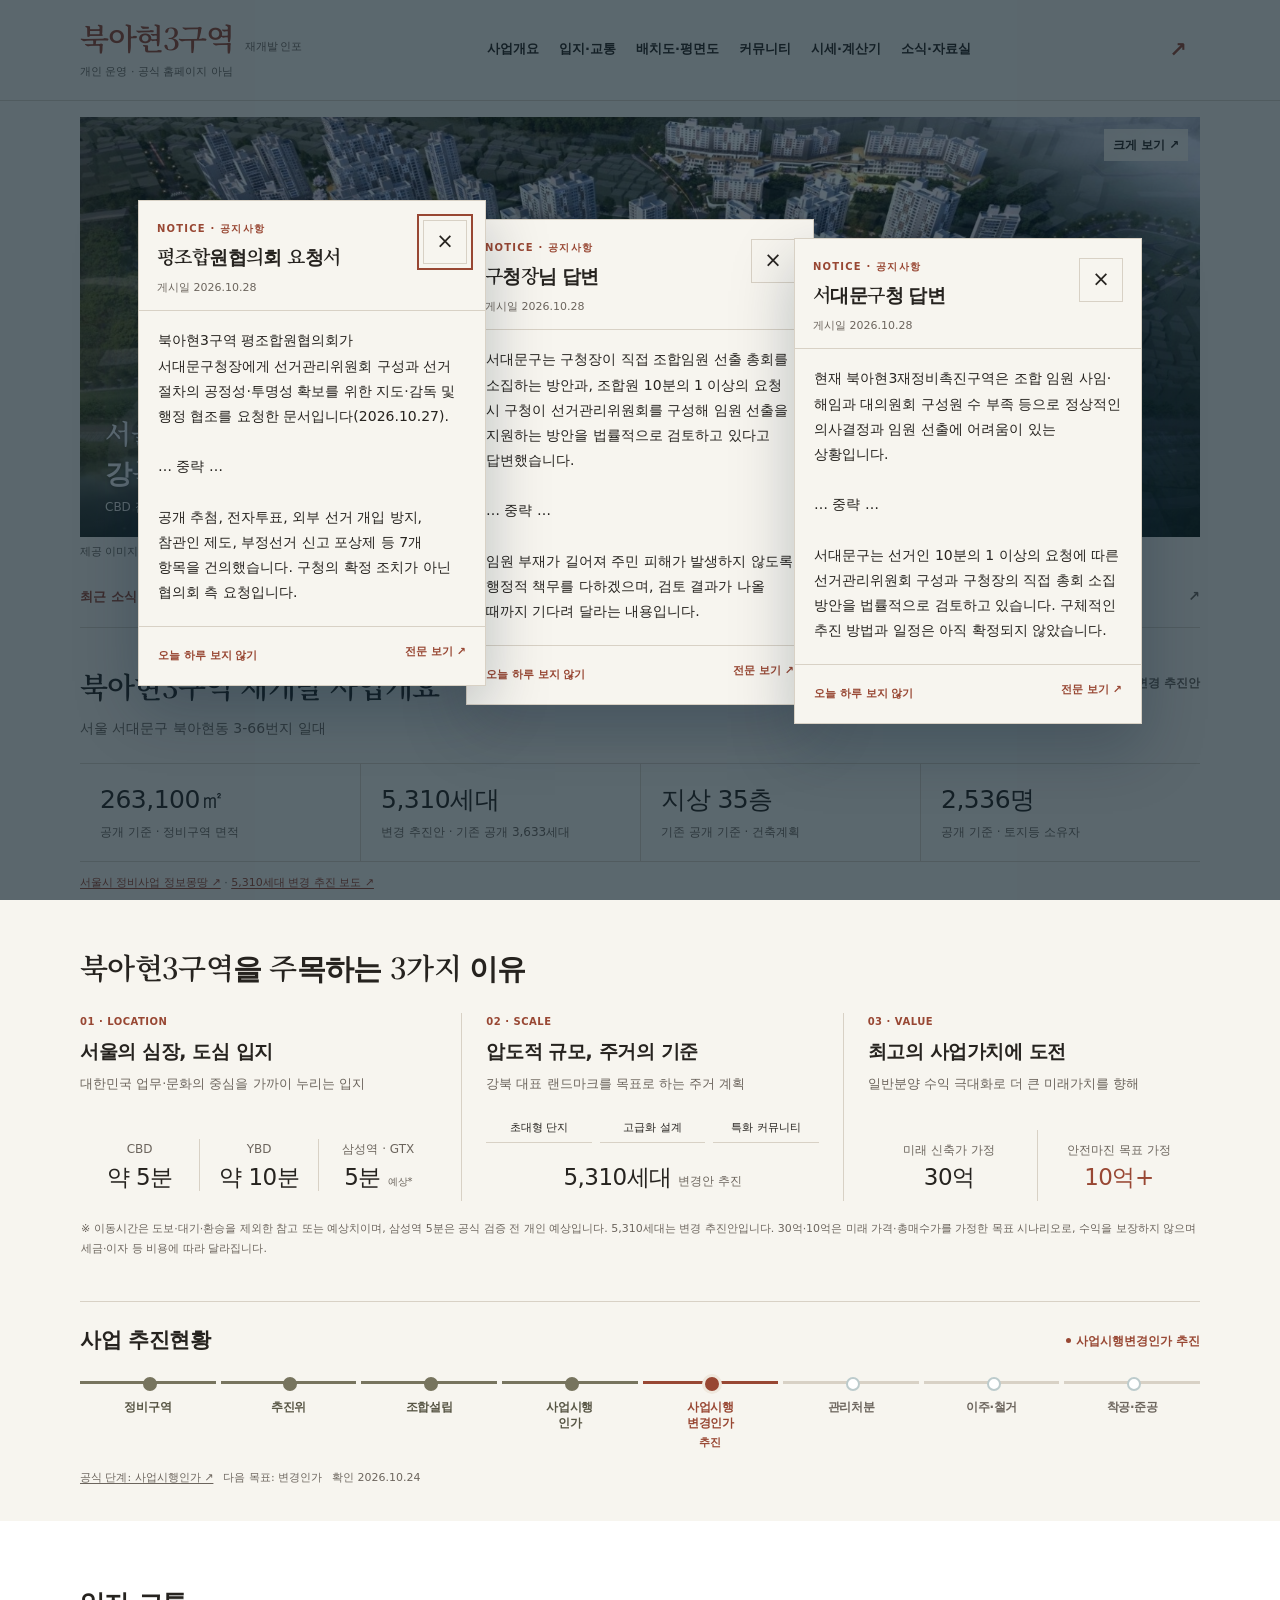
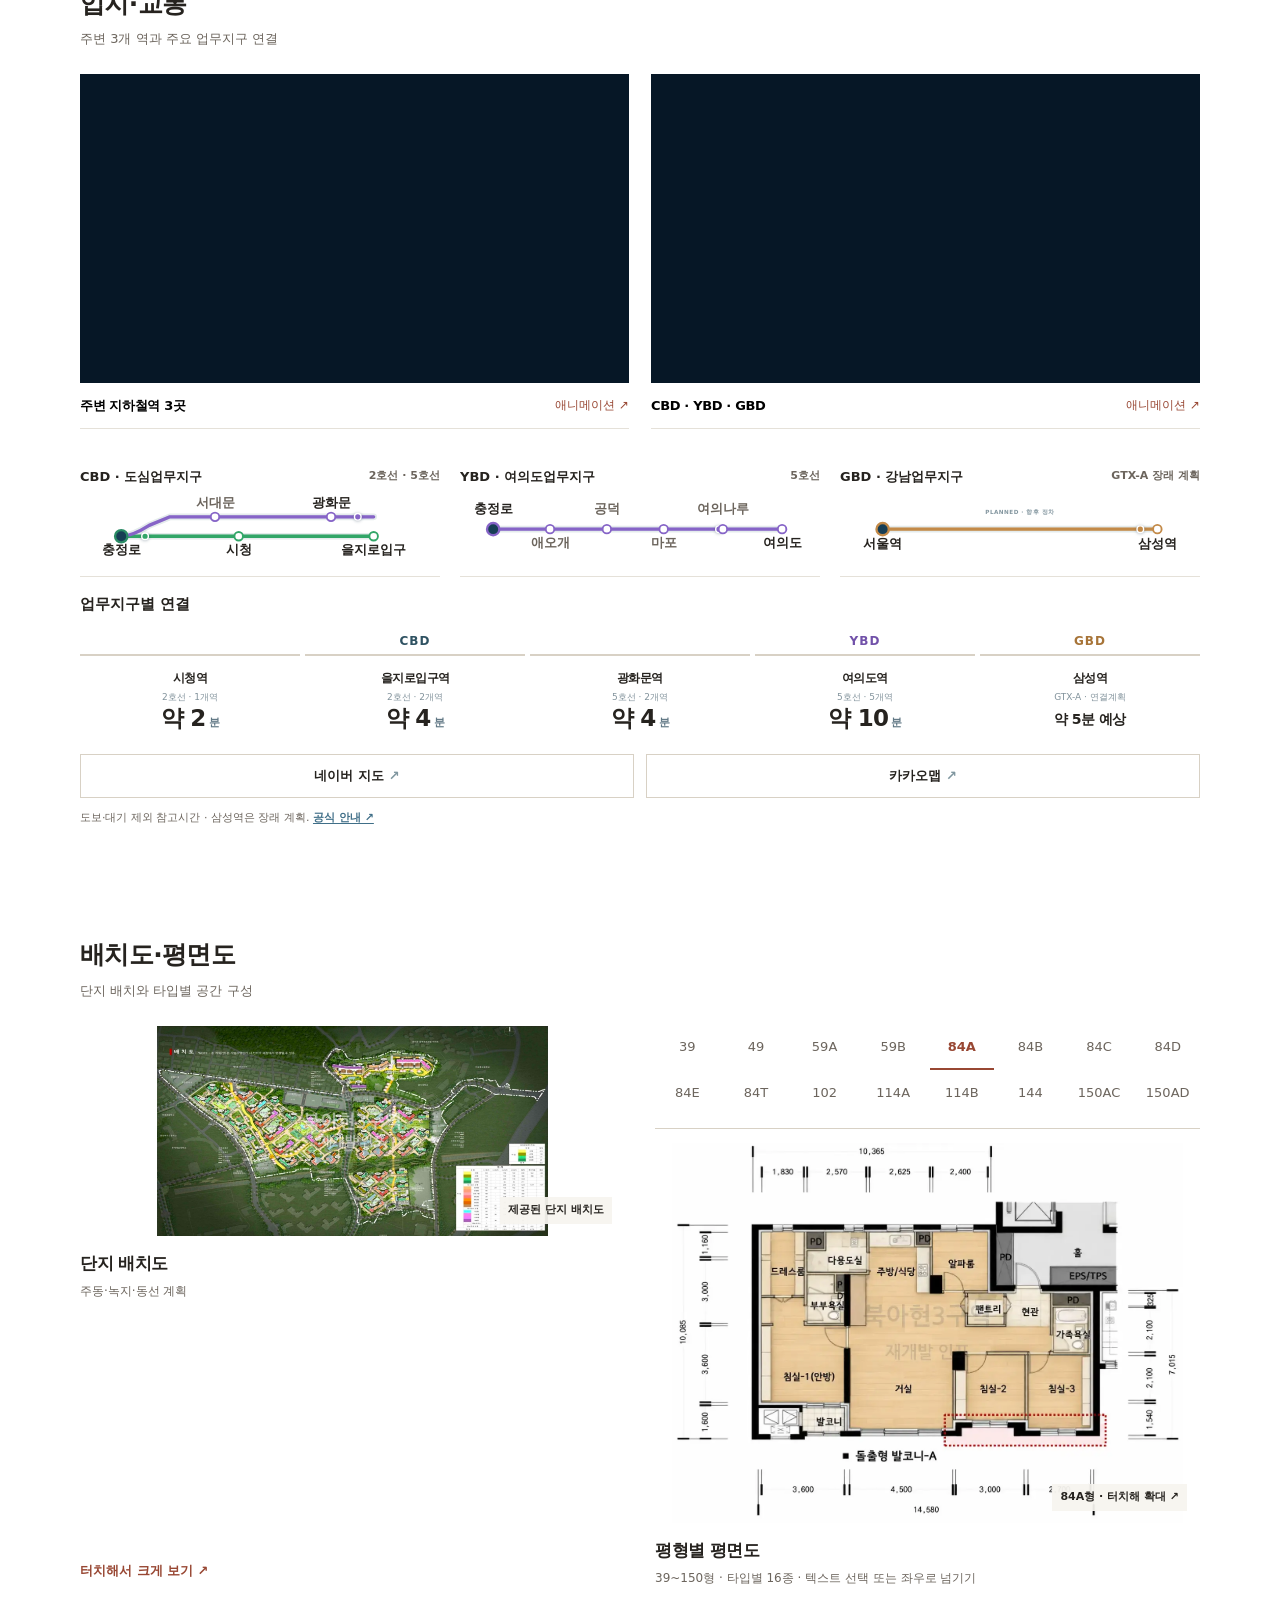
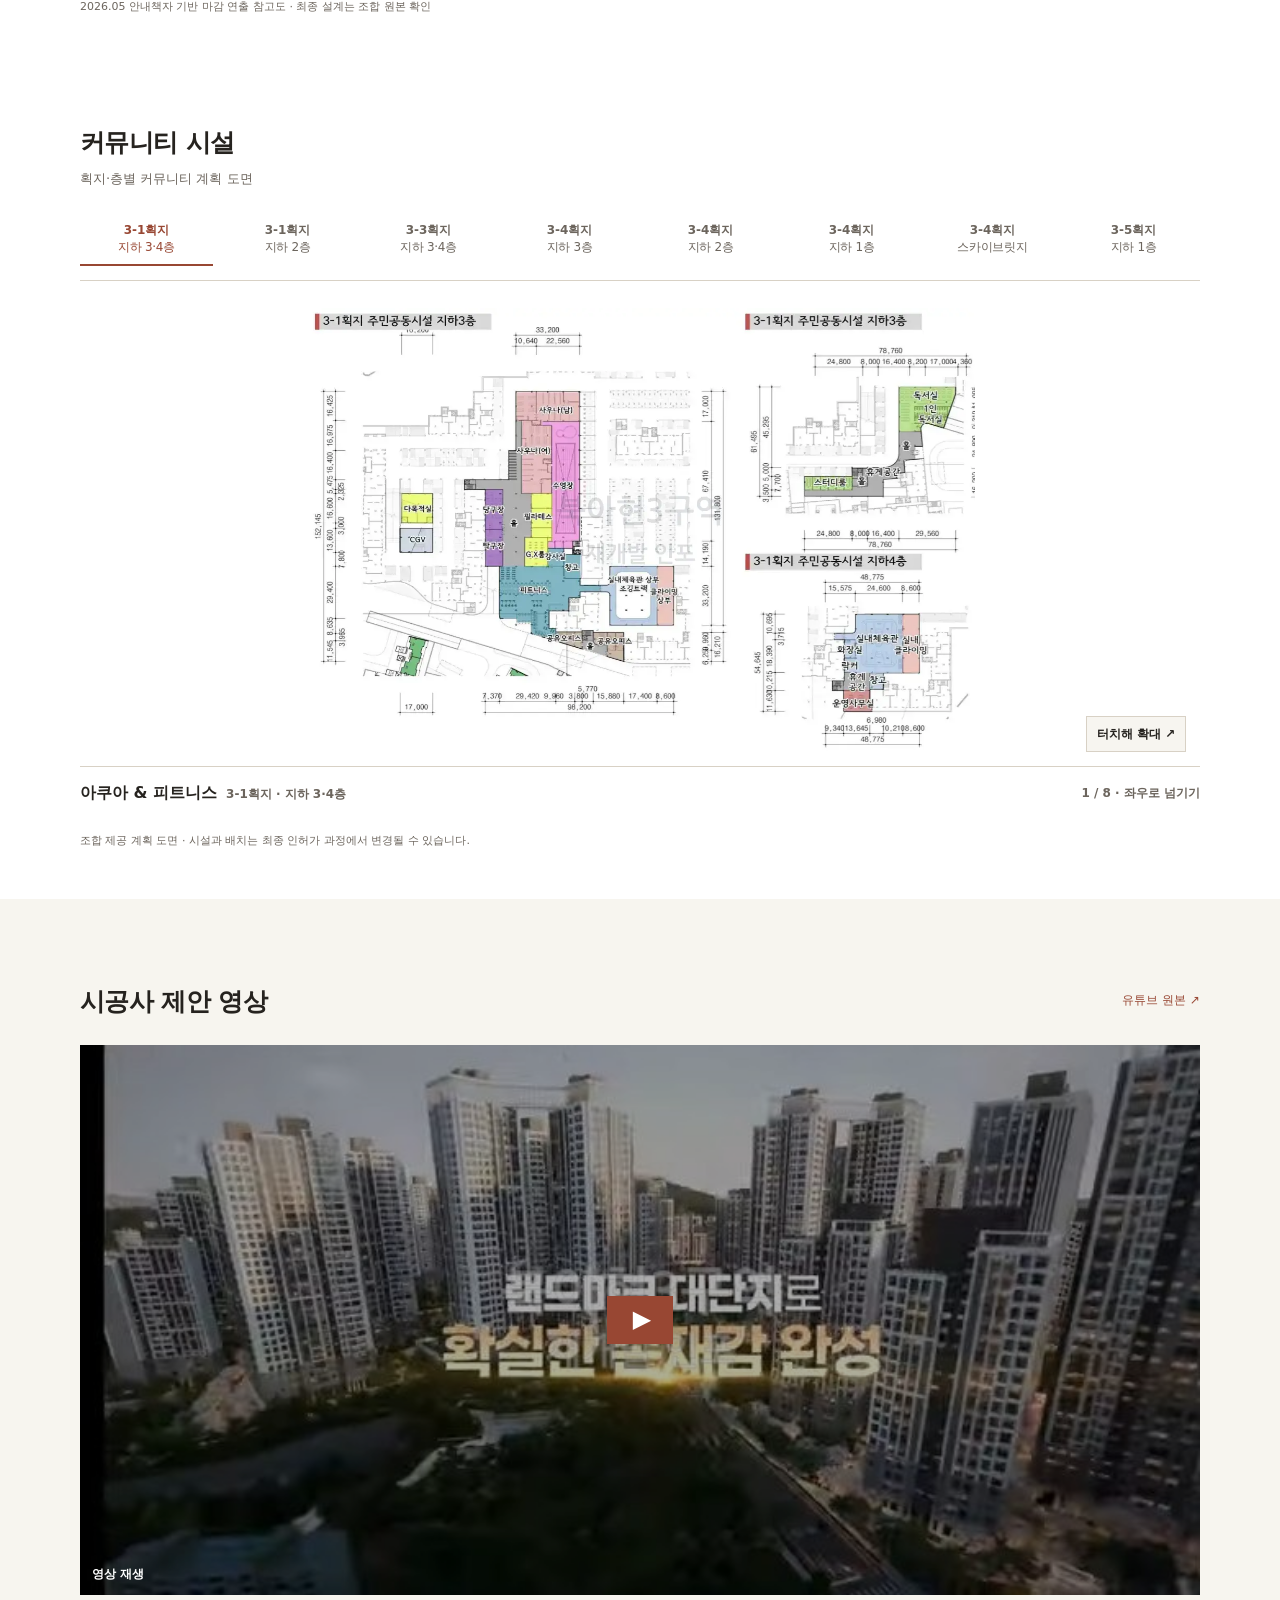
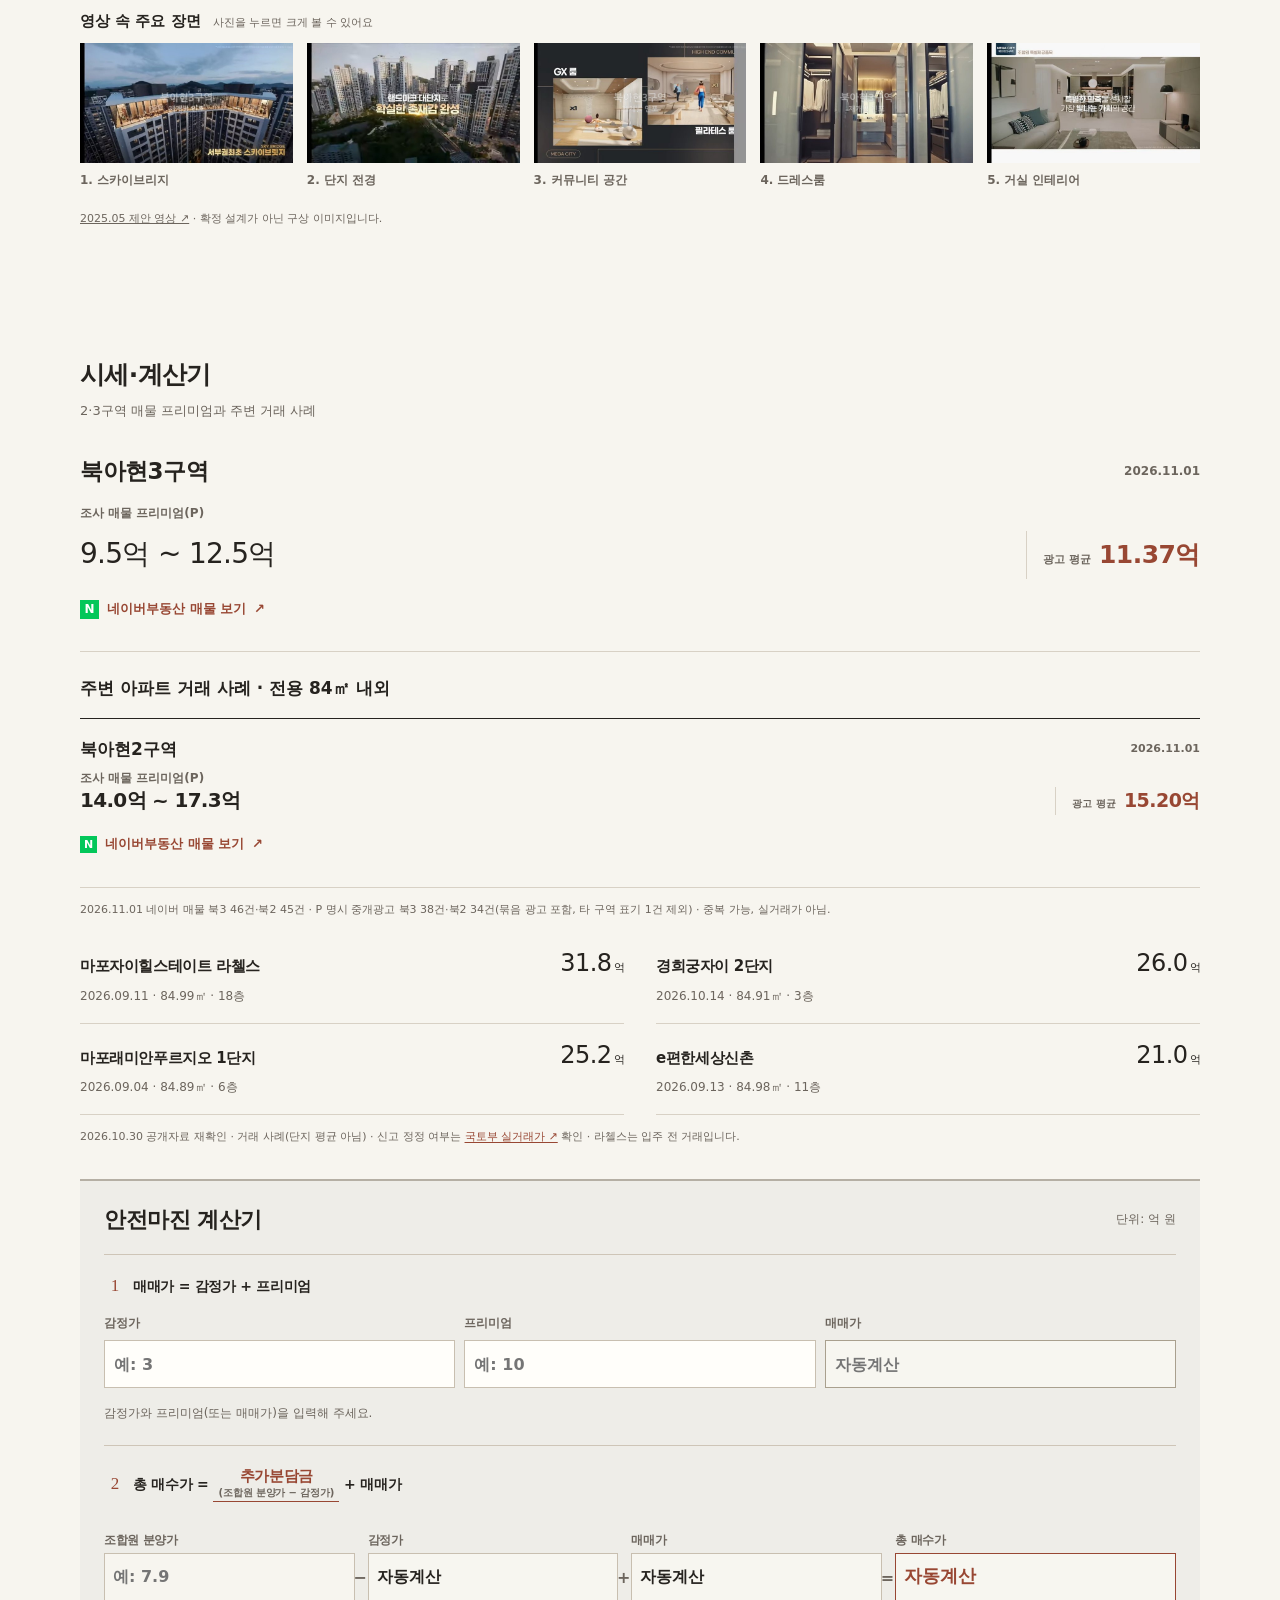
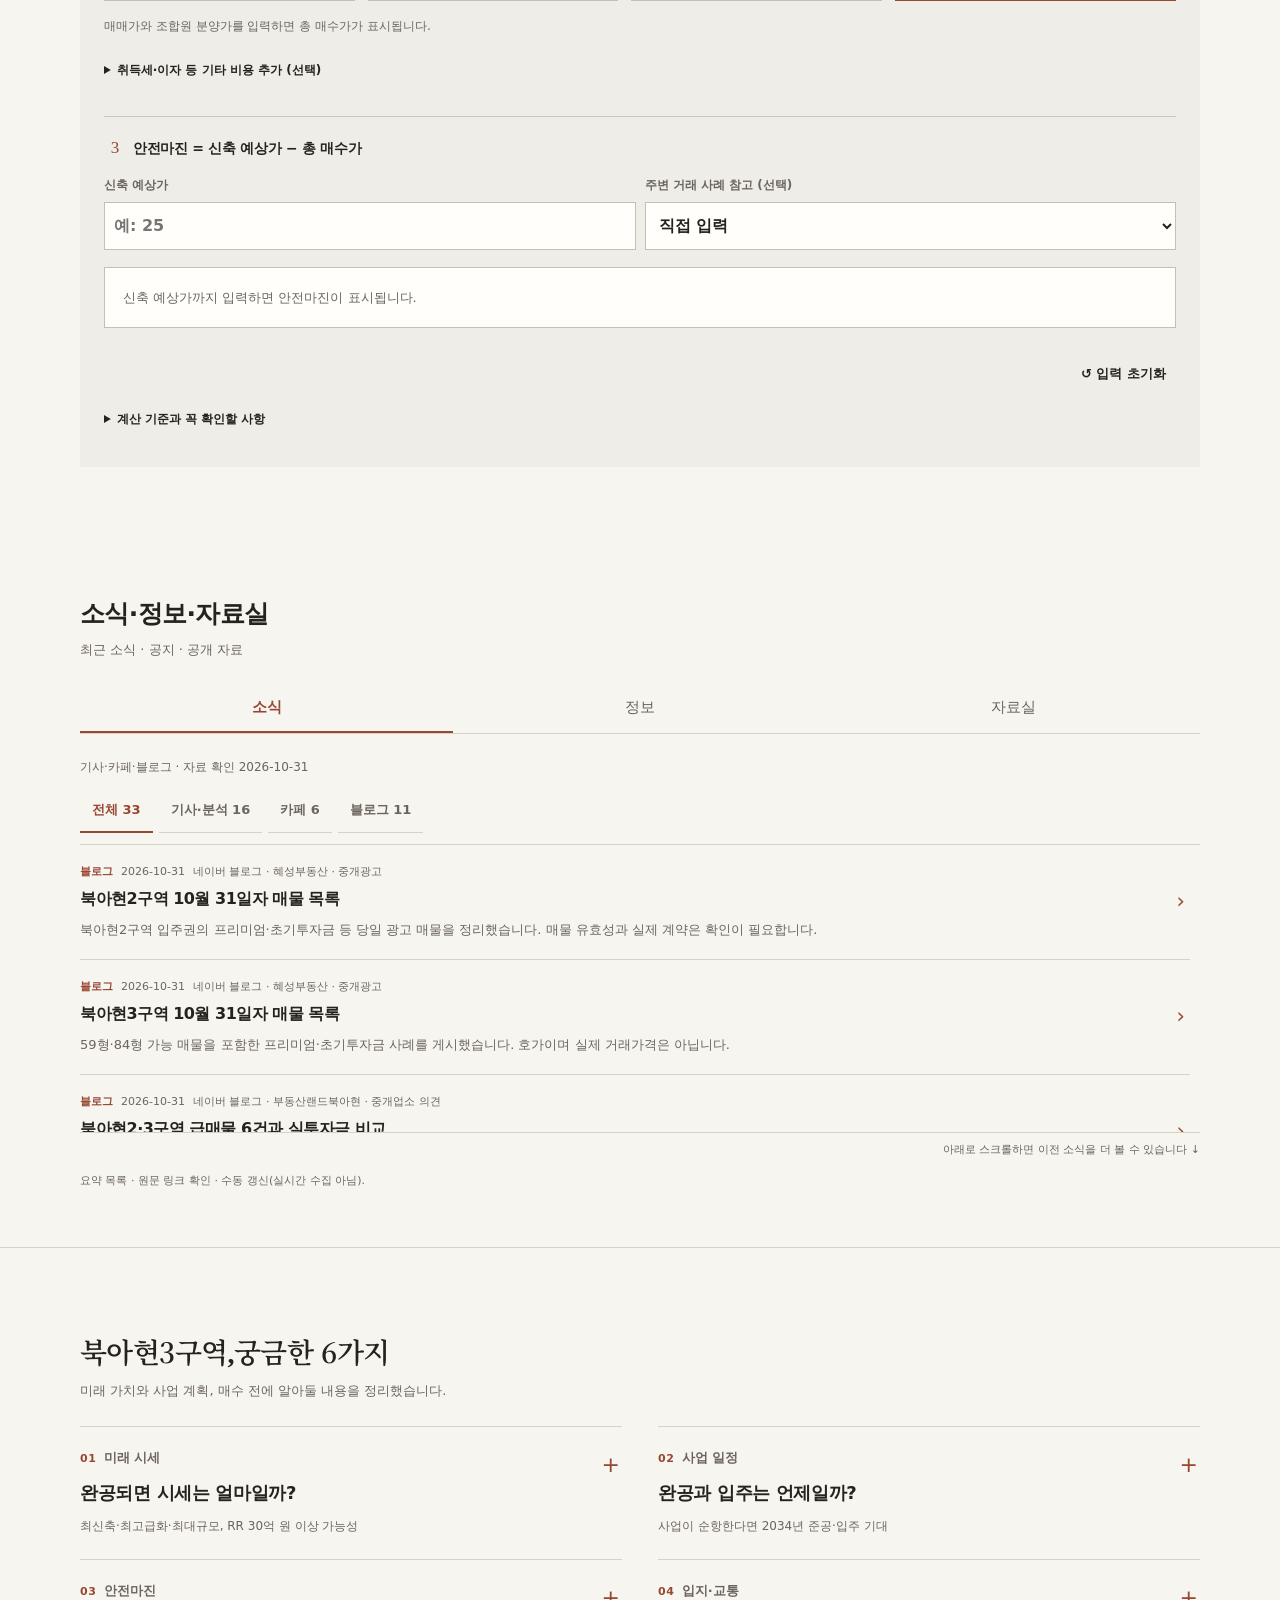
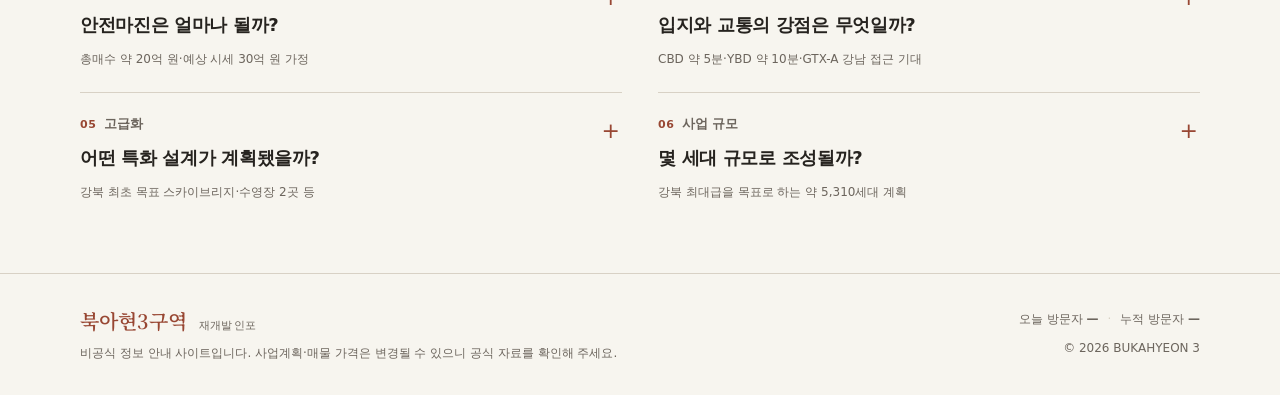
==== commit 578ec59a: "Update Nov 1 North Ahyeon 2 and 3 Naver listing premiums" ====
--- a/index.html
+++ b/index.html
@@ -1231,12 +1231,12 @@
       <div class="section-head"><div><span class="kicker">MARKET & VALUE</span><h2>시세·계산기</h2><p class="section-desc">2·3구역 매물 프리미엄과 주변 거래 사례</p></div></div>
       <div class="market-projects market-projects-primary">
         <article class="market-project market-premium-card">
-          <div class="market-premium-heading"><h3>북아현3구역</h3><span class="market-premium-date">2026.10.31</span></div>
+          <div class="market-premium-heading"><h3>북아현3구역</h3><span class="market-premium-date">2026.11.01</span></div>
           <div class="market-archived-premium">
             <div class="market-premium-caption">조사 매물 프리미엄(P)</div>
             <div class="market-premium-inline">
               <strong class="market-premium-range">9.5억 ~ 12.5억</strong>
-              <span class="market-premium-average"><span>광고 평균</span><strong>11.41억</strong></span>
+              <span class="market-premium-average"><span>광고 평균</span><strong>11.37억</strong></span>
             </div>
           </div>
           <a class="market-listing-link" href="https://naver.me/G6RJIqgQ" target="_blank" rel="noopener noreferrer" aria-label="네이버부동산에서 북아현3구역 매물 보기, 새 창 열림"><span class="naver-mark" aria-hidden="true">N</span>네이버부동산 매물 보기 <span aria-hidden="true">↗</span></a>
@@ -1245,18 +1245,18 @@
       <h3 class="market-subhead">주변 아파트 거래 사례 · 전용 84㎡ 내외</h3>
       <div class="market-projects market-projects-secondary">
         <article class="market-project market-premium-card">
-          <div class="market-premium-heading"><h3>북아현2구역</h3><span class="market-premium-date">2026.10.31</span></div>
+          <div class="market-premium-heading"><h3>북아현2구역</h3><span class="market-premium-date">2026.11.01</span></div>
           <div class="market-archived-premium">
             <div class="market-premium-caption">조사 매물 프리미엄(P)</div>
             <div class="market-premium-inline">
               <strong class="market-premium-range">14.0억 ~ 17.3억</strong>
-              <span class="market-premium-average"><span>광고 평균</span><strong>15.27억</strong></span>
+              <span class="market-premium-average"><span>광고 평균</span><strong>15.20억</strong></span>
             </div>
           </div>
           <a class="market-listing-link" href="https://naver.me/5c87plL3" target="_blank" rel="noopener noreferrer" aria-label="네이버부동산에서 북아현2구역 매물 보기, 새 창 열림"><span class="naver-mark" aria-hidden="true">N</span>네이버부동산 매물 보기 <span aria-hidden="true">↗</span></a>
         </article>
       </div>
-      <p class="market-alert">2026.10.31 네이버 매물 각 43건 · P 명시 중개광고 북3 38건·북2 34건(묶음 광고 포함) · 중복 가능, 실거래가 아님.</p>
+      <p class="market-alert">2026.11.01 네이버 매물 북3 46건·북2 45건 · P 명시 중개광고 북3 38건·북2 34건(묶음 광고 포함, 타 구역 표기 1건 제외) · 중복 가능, 실거래가 아님.</p>
       <div class="market-prices">
         <article class="price-card"><div class="price-main"><h4>마포자이힐스테이트 라첼스</h4><strong>31.8<small>억</small></strong></div><p>2026.09.11 · 84.99㎡ · 18층</p></article>
         <article class="price-card"><div class="price-main"><h4>경희궁자이 2단지</h4><strong>26.0<small>억</small></strong></div><p>2026.10.14 · 84.91㎡ · 3층</p></article>
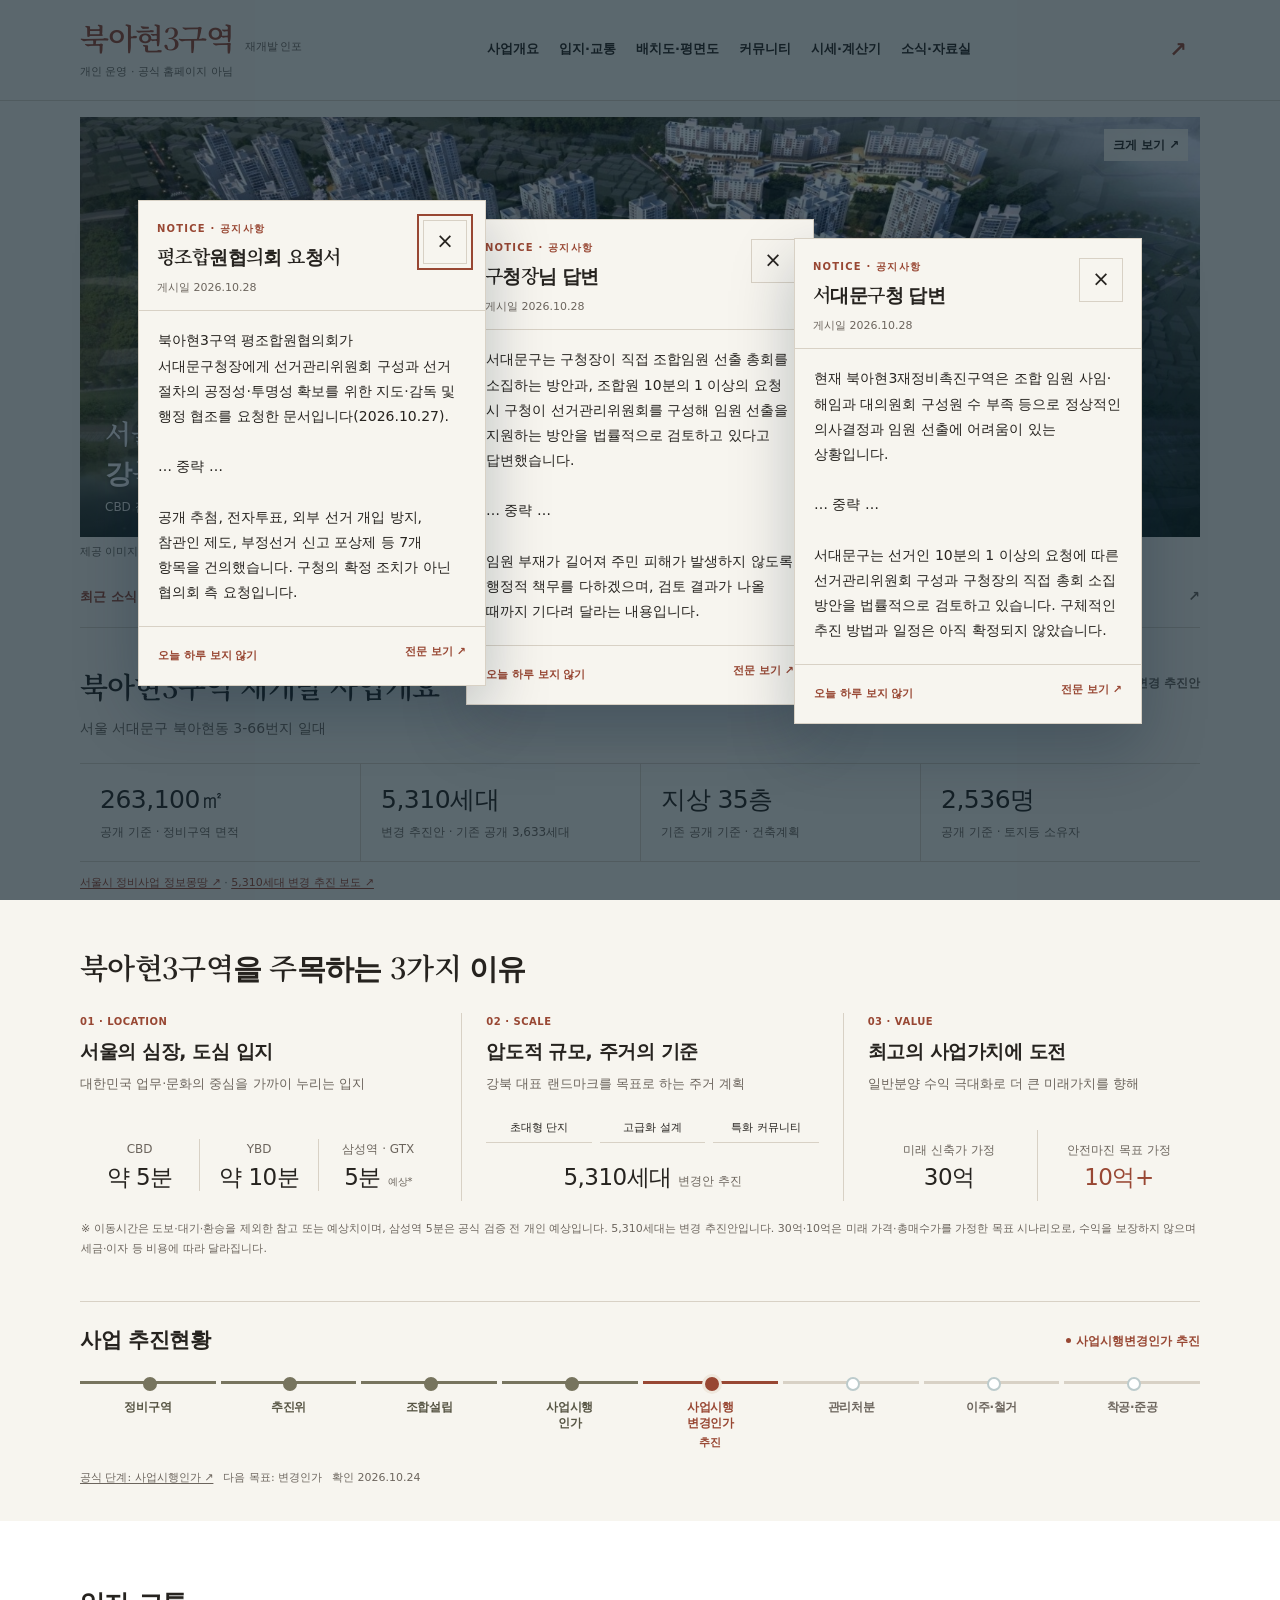
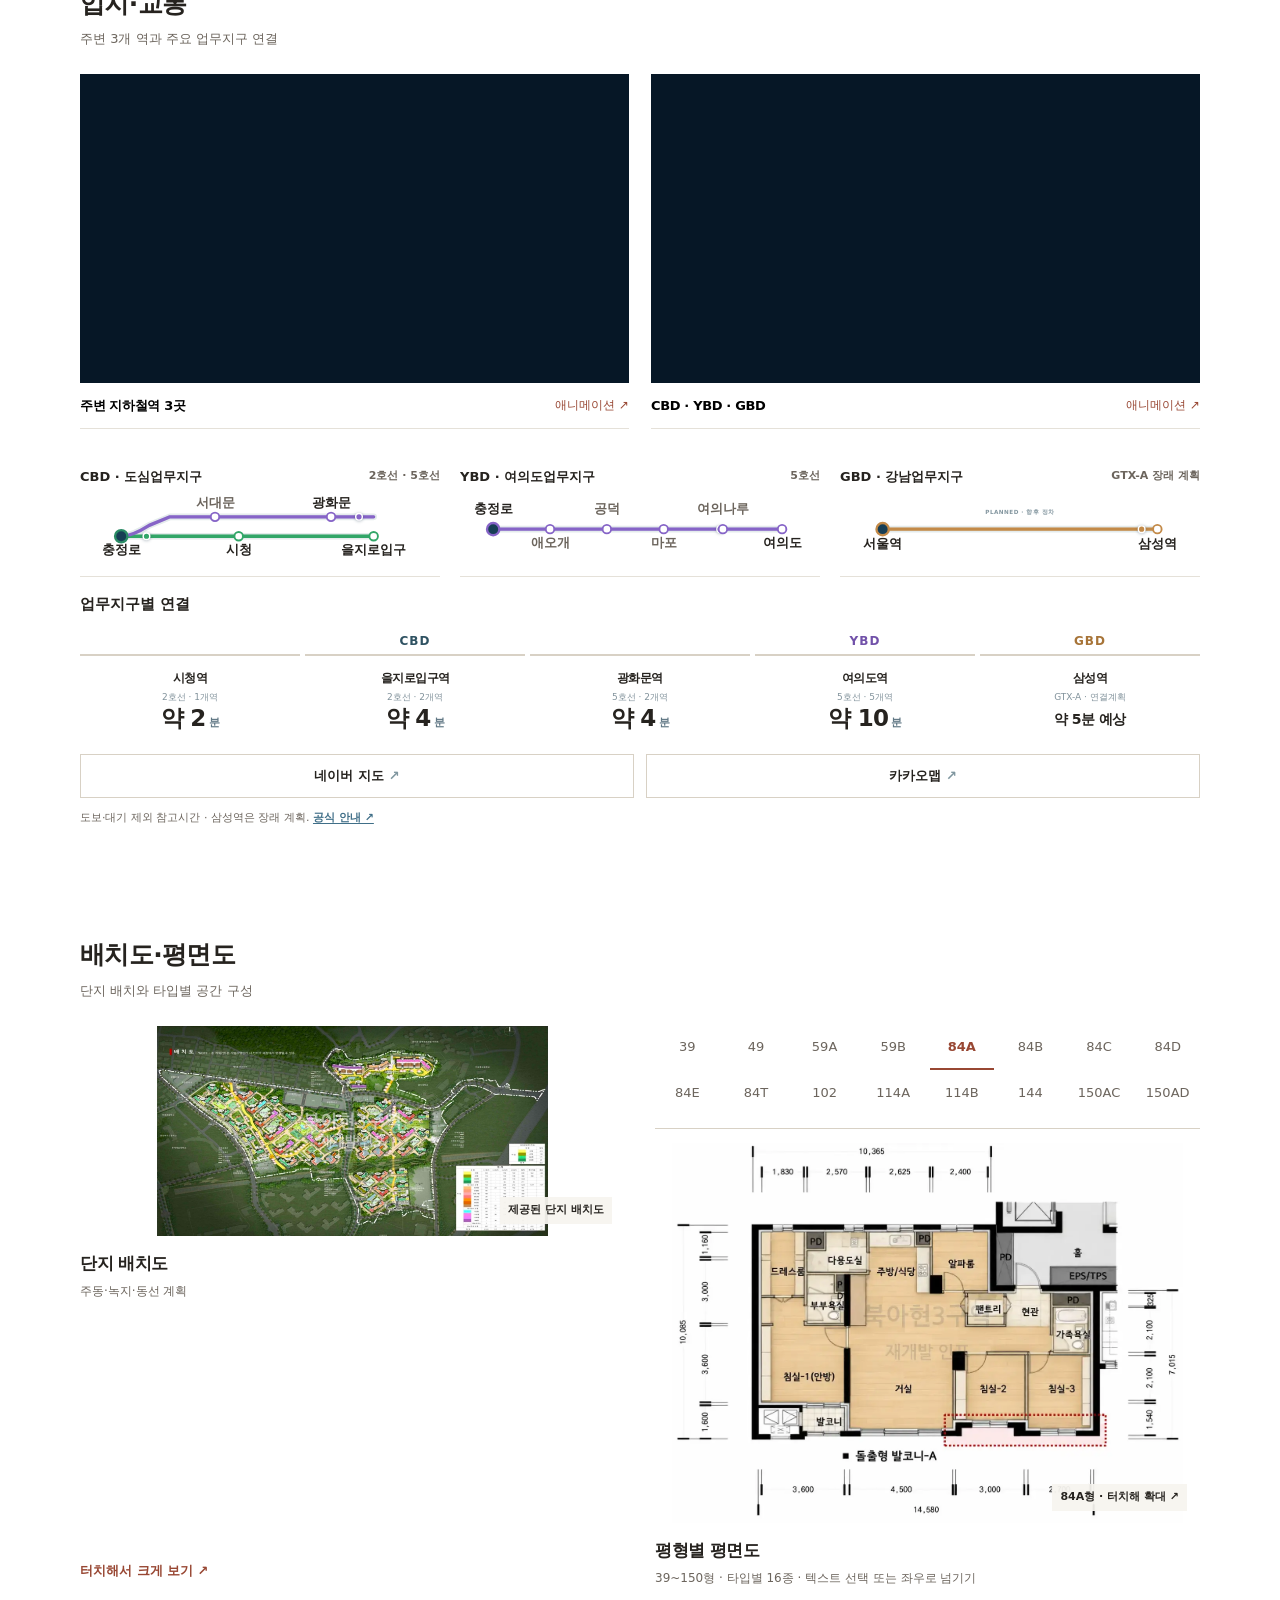
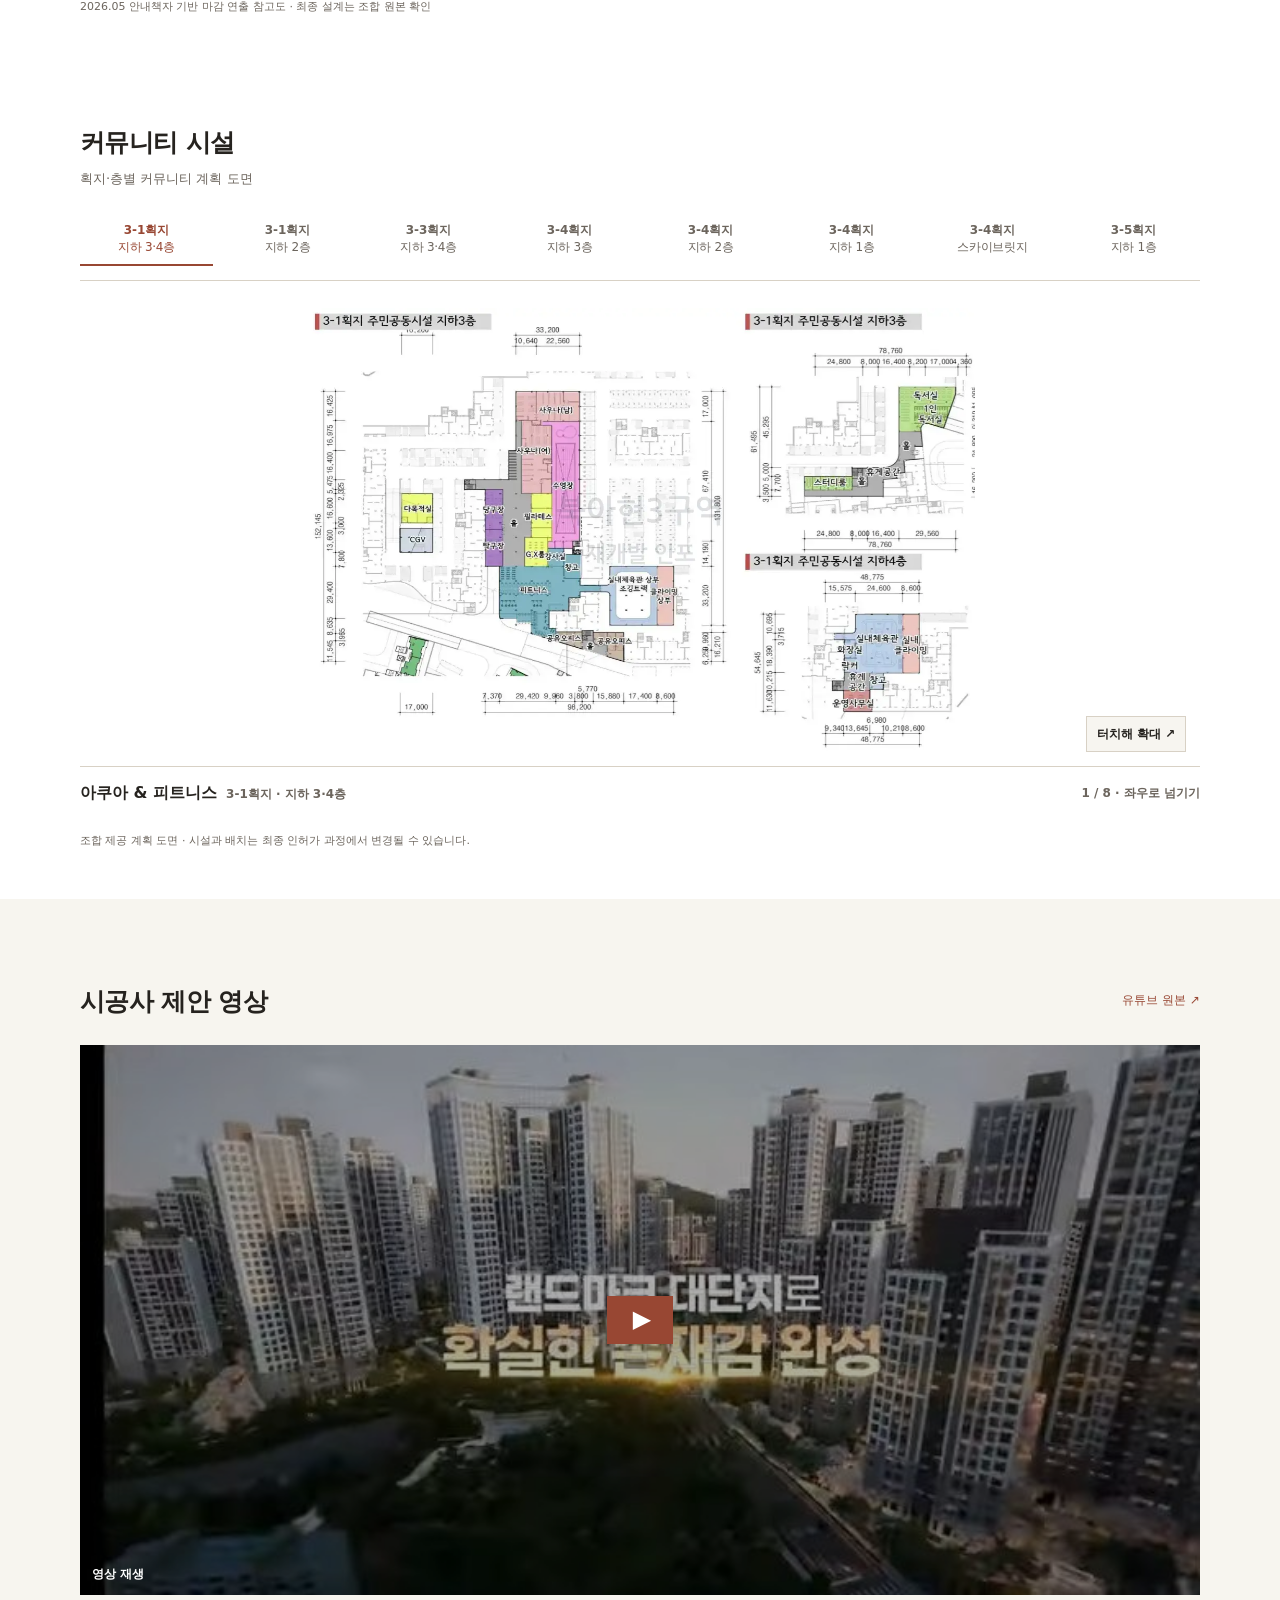
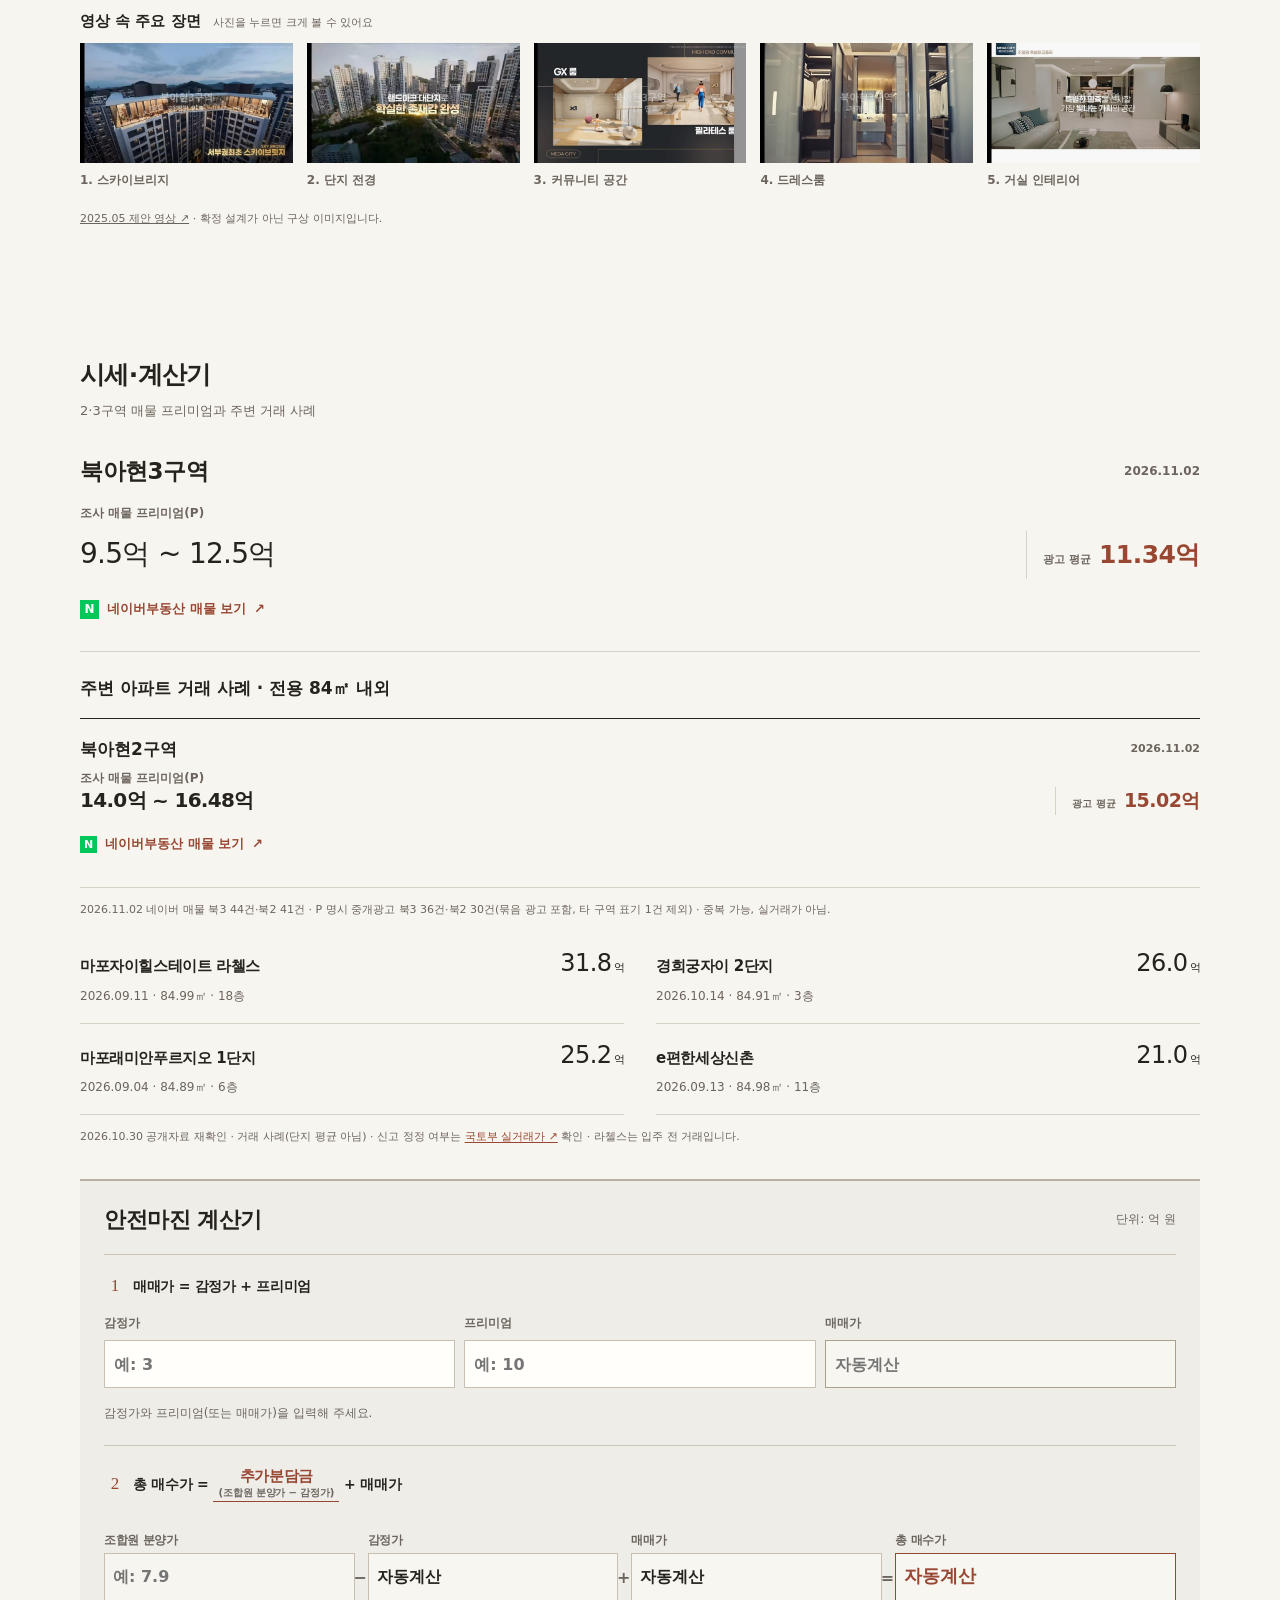
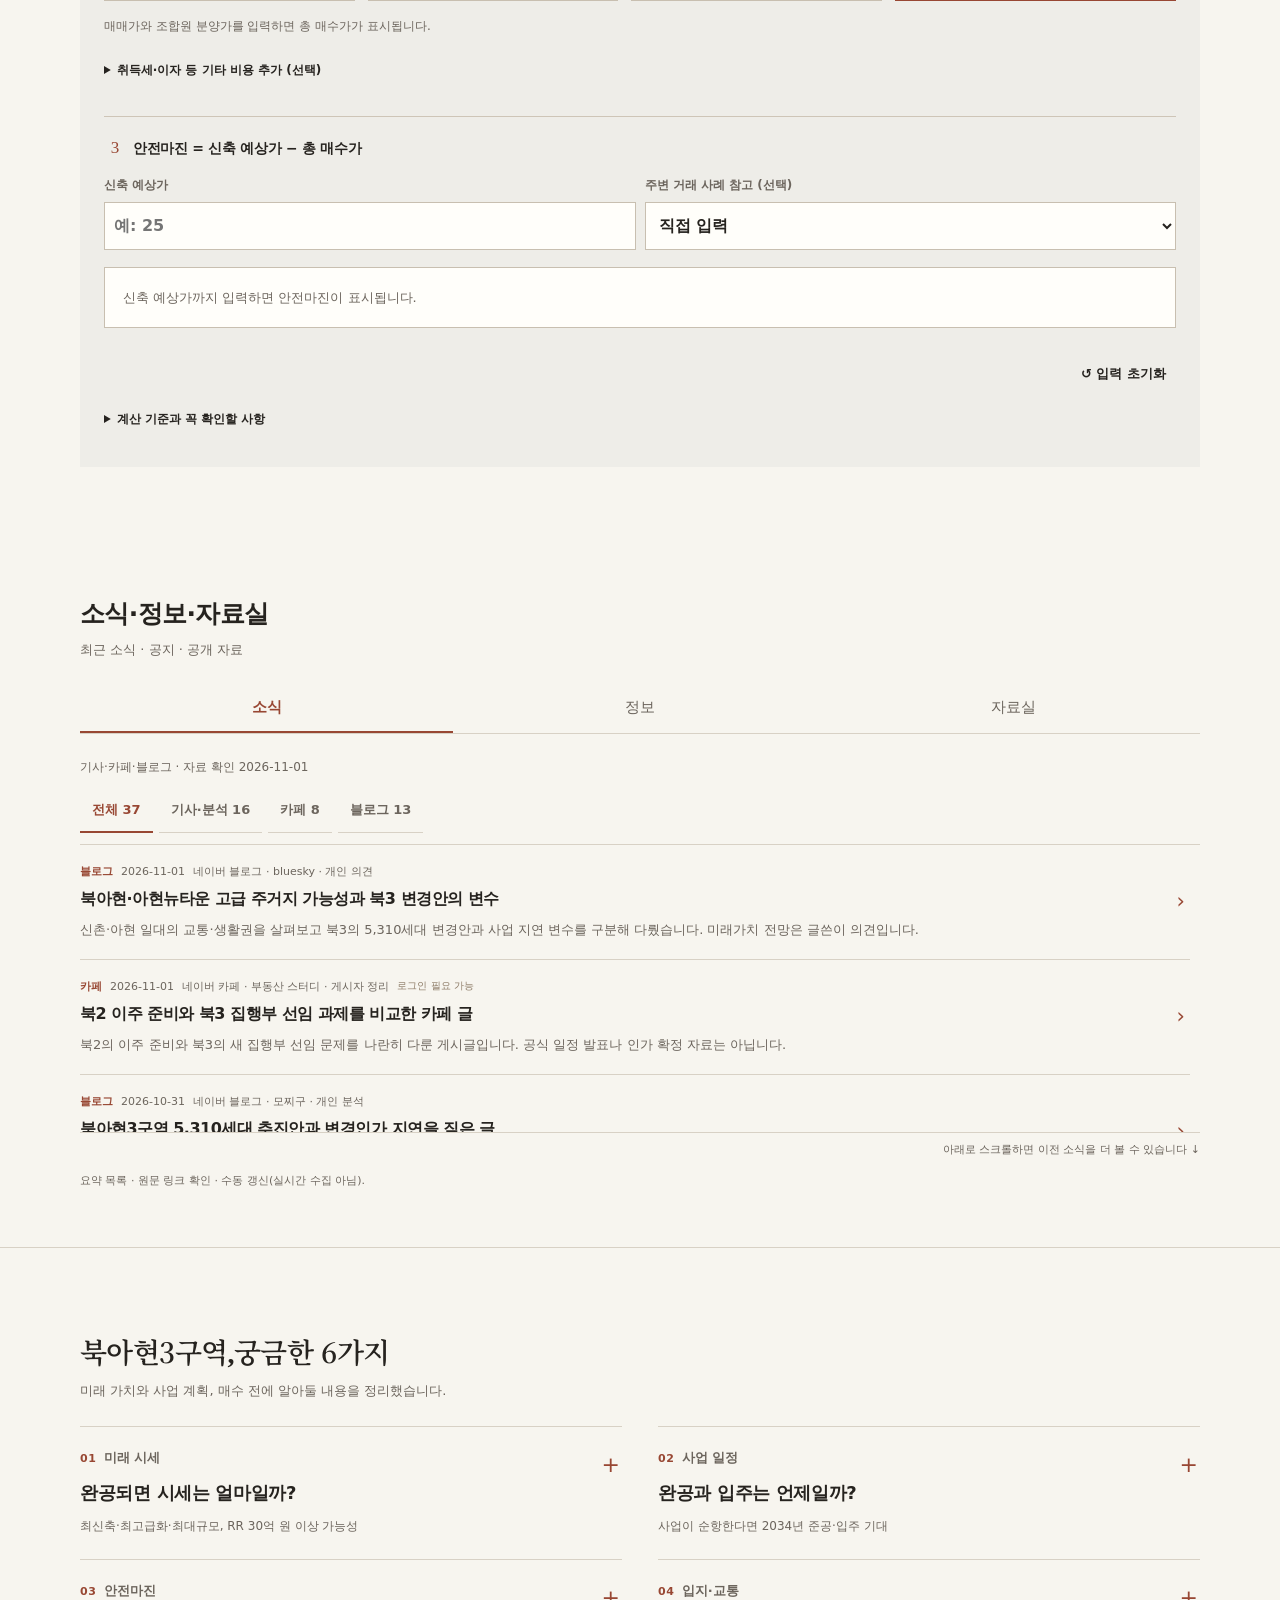
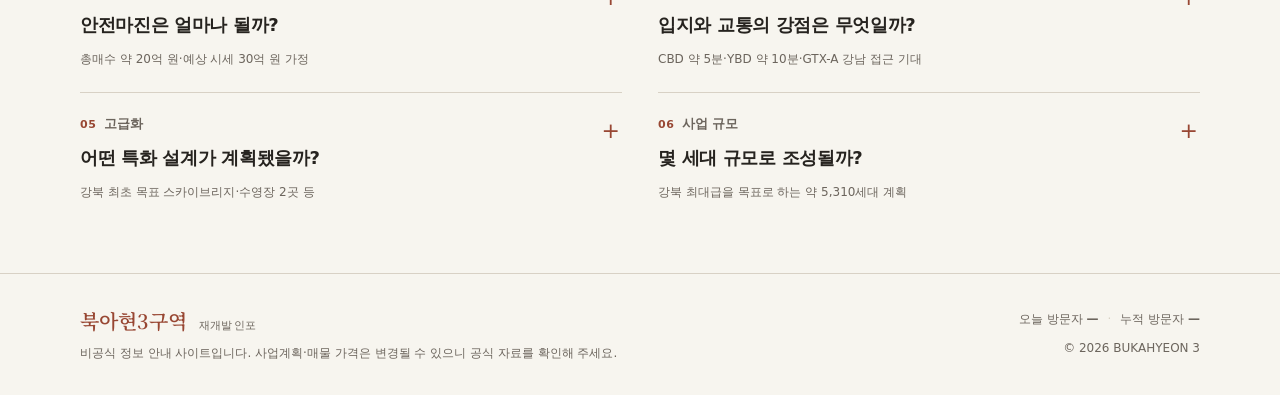
==== commit 9a2f6460: "Update Nov 2 Bukahyeon 2/3 Naver listing premium figures" ====
--- a/index.html
+++ b/index.html
@@ -1231,12 +1231,12 @@
       <div class="section-head"><div><span class="kicker">MARKET & VALUE</span><h2>시세·계산기</h2><p class="section-desc">2·3구역 매물 프리미엄과 주변 거래 사례</p></div></div>
       <div class="market-projects market-projects-primary">
         <article class="market-project market-premium-card">
-          <div class="market-premium-heading"><h3>북아현3구역</h3><span class="market-premium-date">2026.11.01</span></div>
+          <div class="market-premium-heading"><h3>북아현3구역</h3><span class="market-premium-date">2026.11.02</span></div>
           <div class="market-archived-premium">
             <div class="market-premium-caption">조사 매물 프리미엄(P)</div>
             <div class="market-premium-inline">
               <strong class="market-premium-range">9.5억 ~ 12.5억</strong>
-              <span class="market-premium-average"><span>광고 평균</span><strong>11.37억</strong></span>
+              <span class="market-premium-average"><span>광고 평균</span><strong>11.34억</strong></span>
             </div>
           </div>
           <a class="market-listing-link" href="https://naver.me/G6RJIqgQ" target="_blank" rel="noopener noreferrer" aria-label="네이버부동산에서 북아현3구역 매물 보기, 새 창 열림"><span class="naver-mark" aria-hidden="true">N</span>네이버부동산 매물 보기 <span aria-hidden="true">↗</span></a>
@@ -1245,18 +1245,18 @@
       <h3 class="market-subhead">주변 아파트 거래 사례 · 전용 84㎡ 내외</h3>
       <div class="market-projects market-projects-secondary">
         <article class="market-project market-premium-card">
-          <div class="market-premium-heading"><h3>북아현2구역</h3><span class="market-premium-date">2026.11.01</span></div>
+          <div class="market-premium-heading"><h3>북아현2구역</h3><span class="market-premium-date">2026.11.02</span></div>
           <div class="market-archived-premium">
             <div class="market-premium-caption">조사 매물 프리미엄(P)</div>
             <div class="market-premium-inline">
-              <strong class="market-premium-range">14.0억 ~ 17.3억</strong>
-              <span class="market-premium-average"><span>광고 평균</span><strong>15.20억</strong></span>
+              <strong class="market-premium-range">14.0억 ~ 16.48억</strong>
+              <span class="market-premium-average"><span>광고 평균</span><strong>15.02억</strong></span>
             </div>
           </div>
           <a class="market-listing-link" href="https://naver.me/5c87plL3" target="_blank" rel="noopener noreferrer" aria-label="네이버부동산에서 북아현2구역 매물 보기, 새 창 열림"><span class="naver-mark" aria-hidden="true">N</span>네이버부동산 매물 보기 <span aria-hidden="true">↗</span></a>
         </article>
       </div>
-      <p class="market-alert">2026.11.01 네이버 매물 북3 46건·북2 45건 · P 명시 중개광고 북3 38건·북2 34건(묶음 광고 포함, 타 구역 표기 1건 제외) · 중복 가능, 실거래가 아님.</p>
+      <p class="market-alert">2026.11.02 네이버 매물 북3 44건·북2 41건 · P 명시 중개광고 북3 36건·북2 30건(묶음 광고 포함, 타 구역 표기 1건 제외) · 중복 가능, 실거래가 아님.</p>
       <div class="market-prices">
         <article class="price-card"><div class="price-main"><h4>마포자이힐스테이트 라첼스</h4><strong>31.8<small>억</small></strong></div><p>2026.09.11 · 84.99㎡ · 18층</p></article>
         <article class="price-card"><div class="price-main"><h4>경희궁자이 2단지</h4><strong>26.0<small>억</small></strong></div><p>2026.10.14 · 84.91㎡ · 3층</p></article>
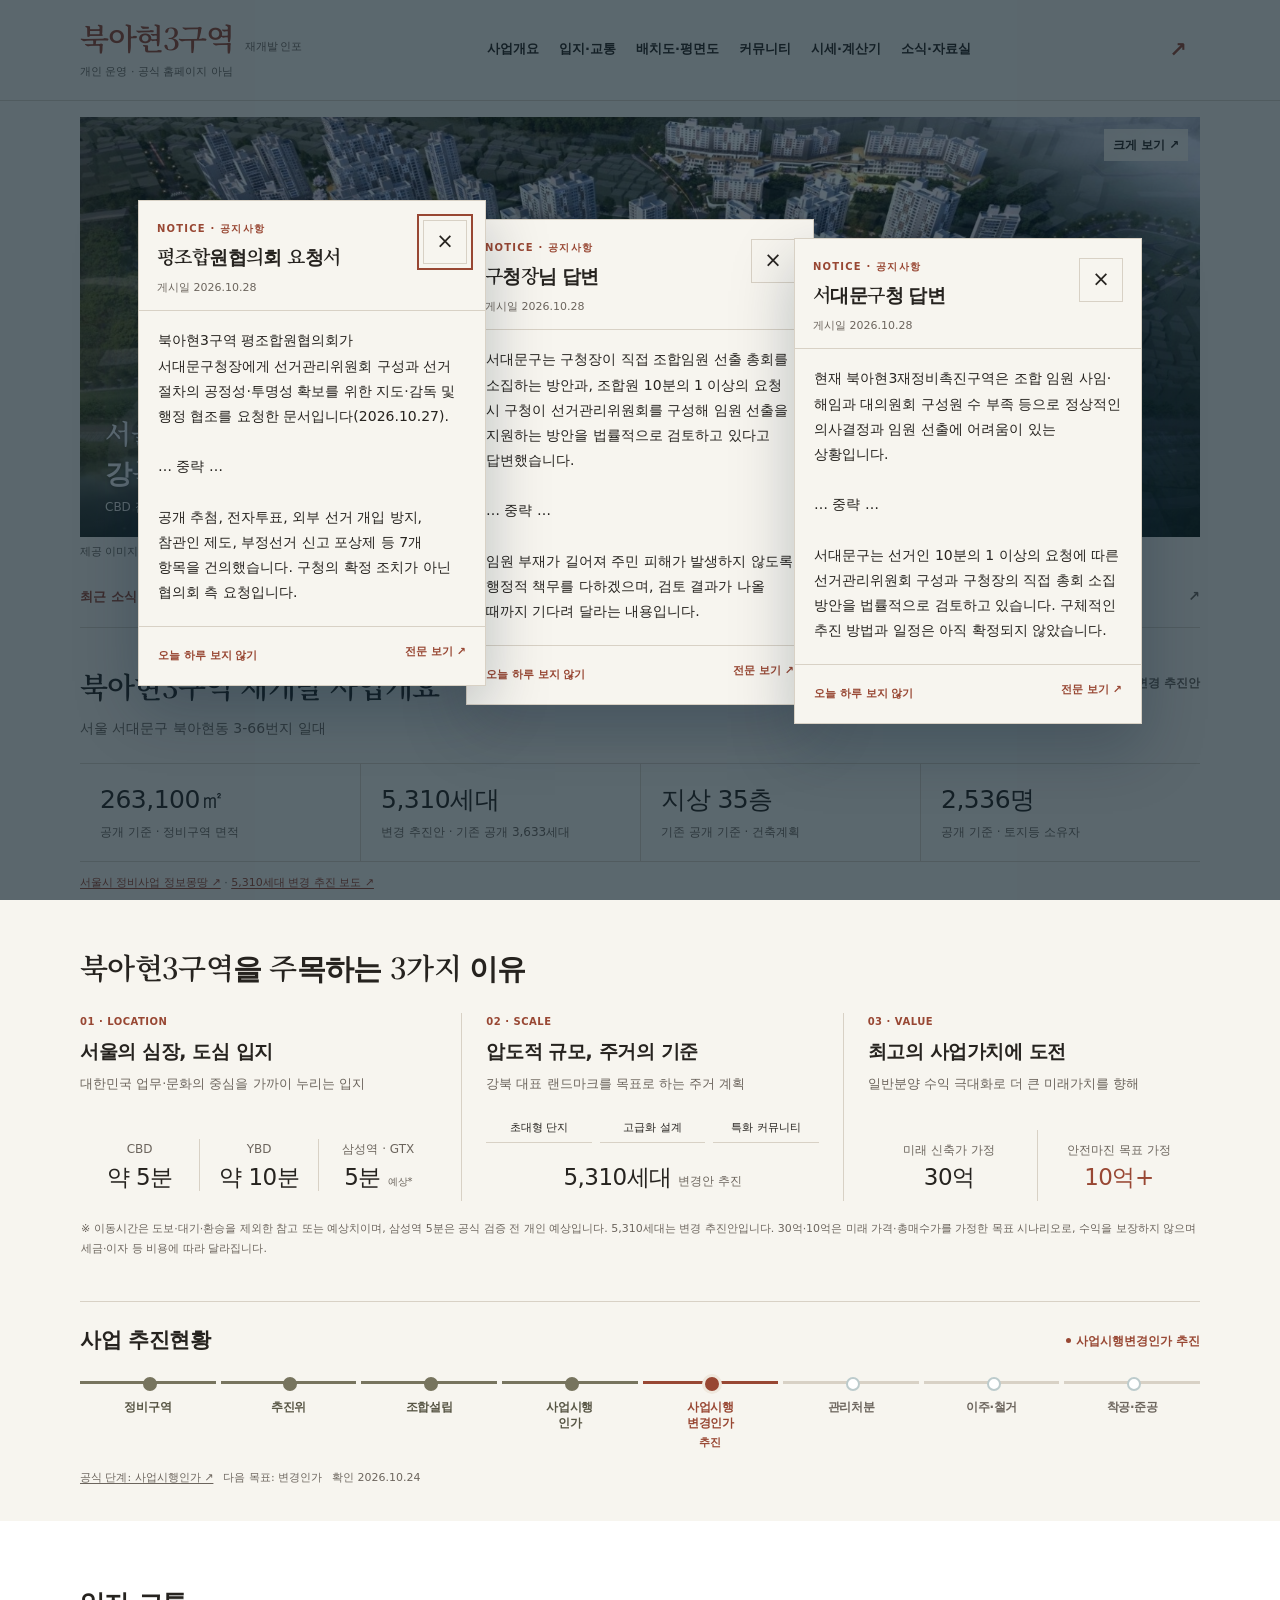
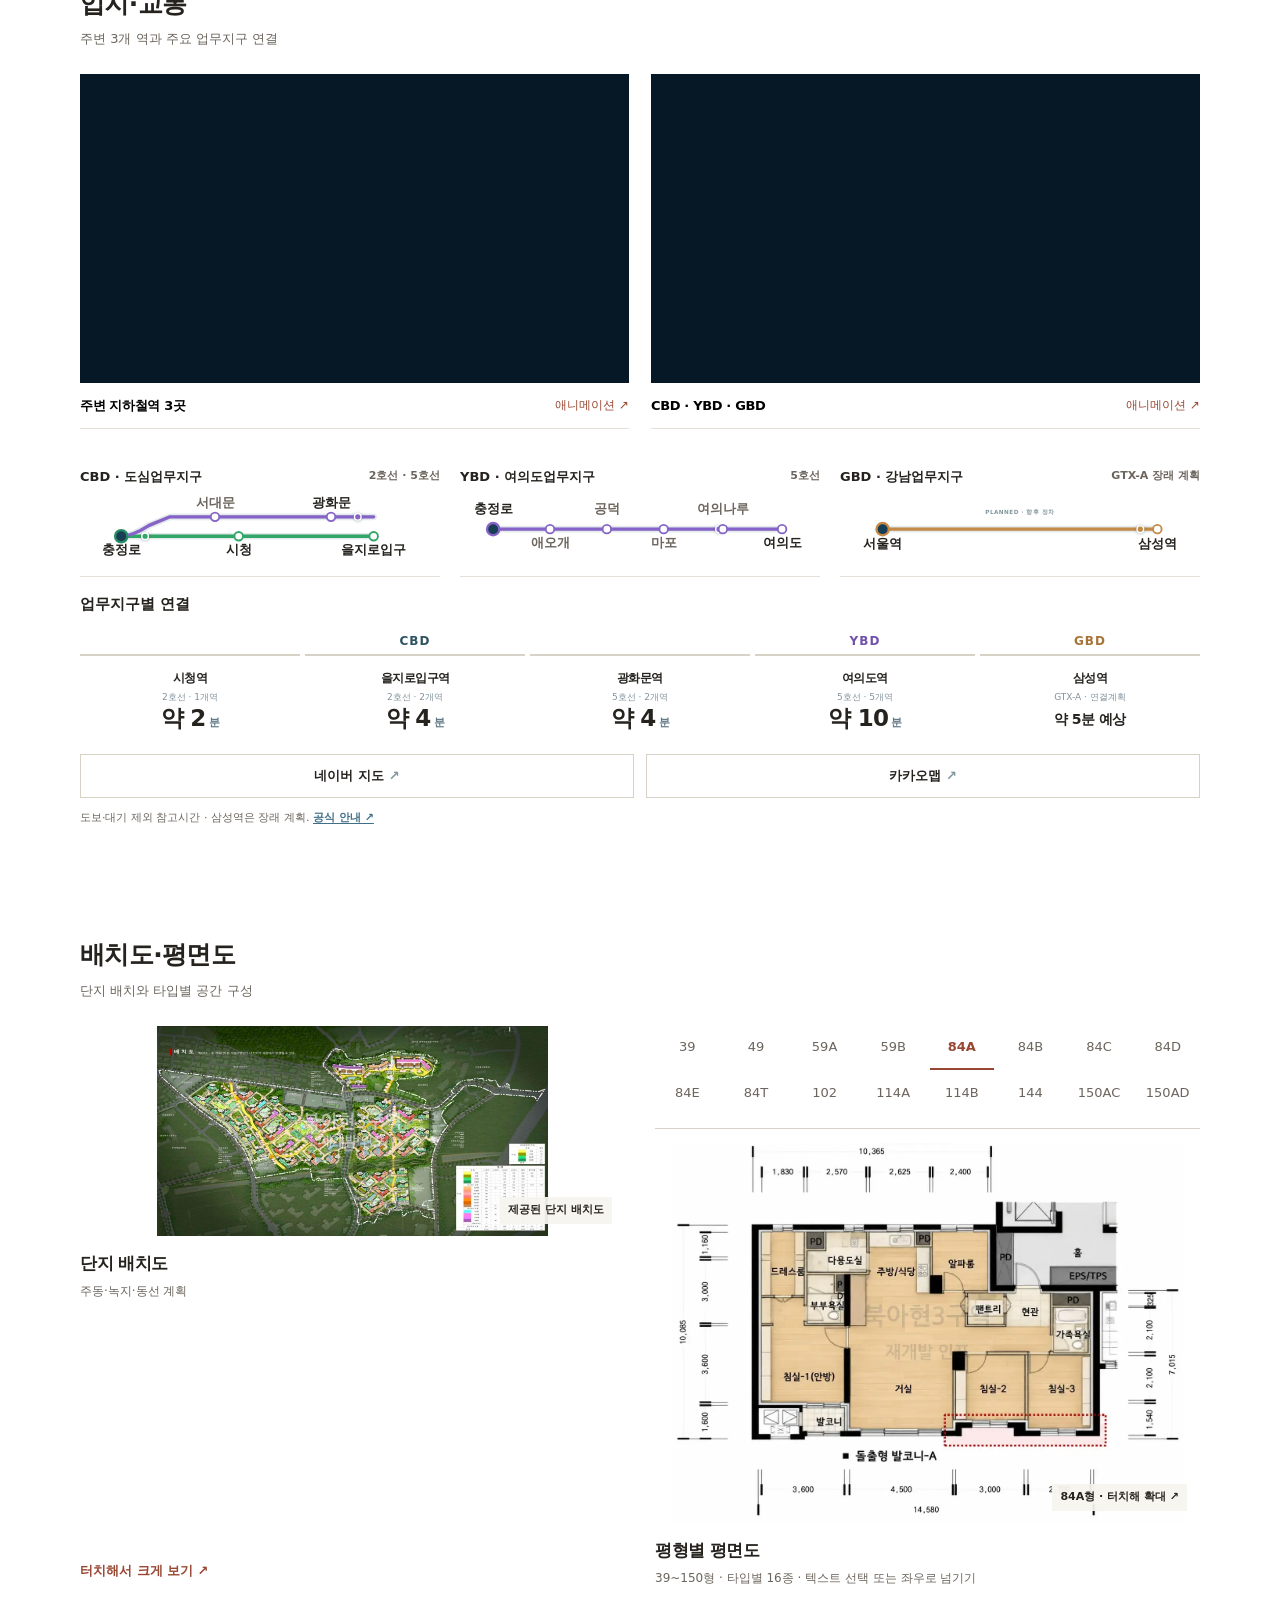
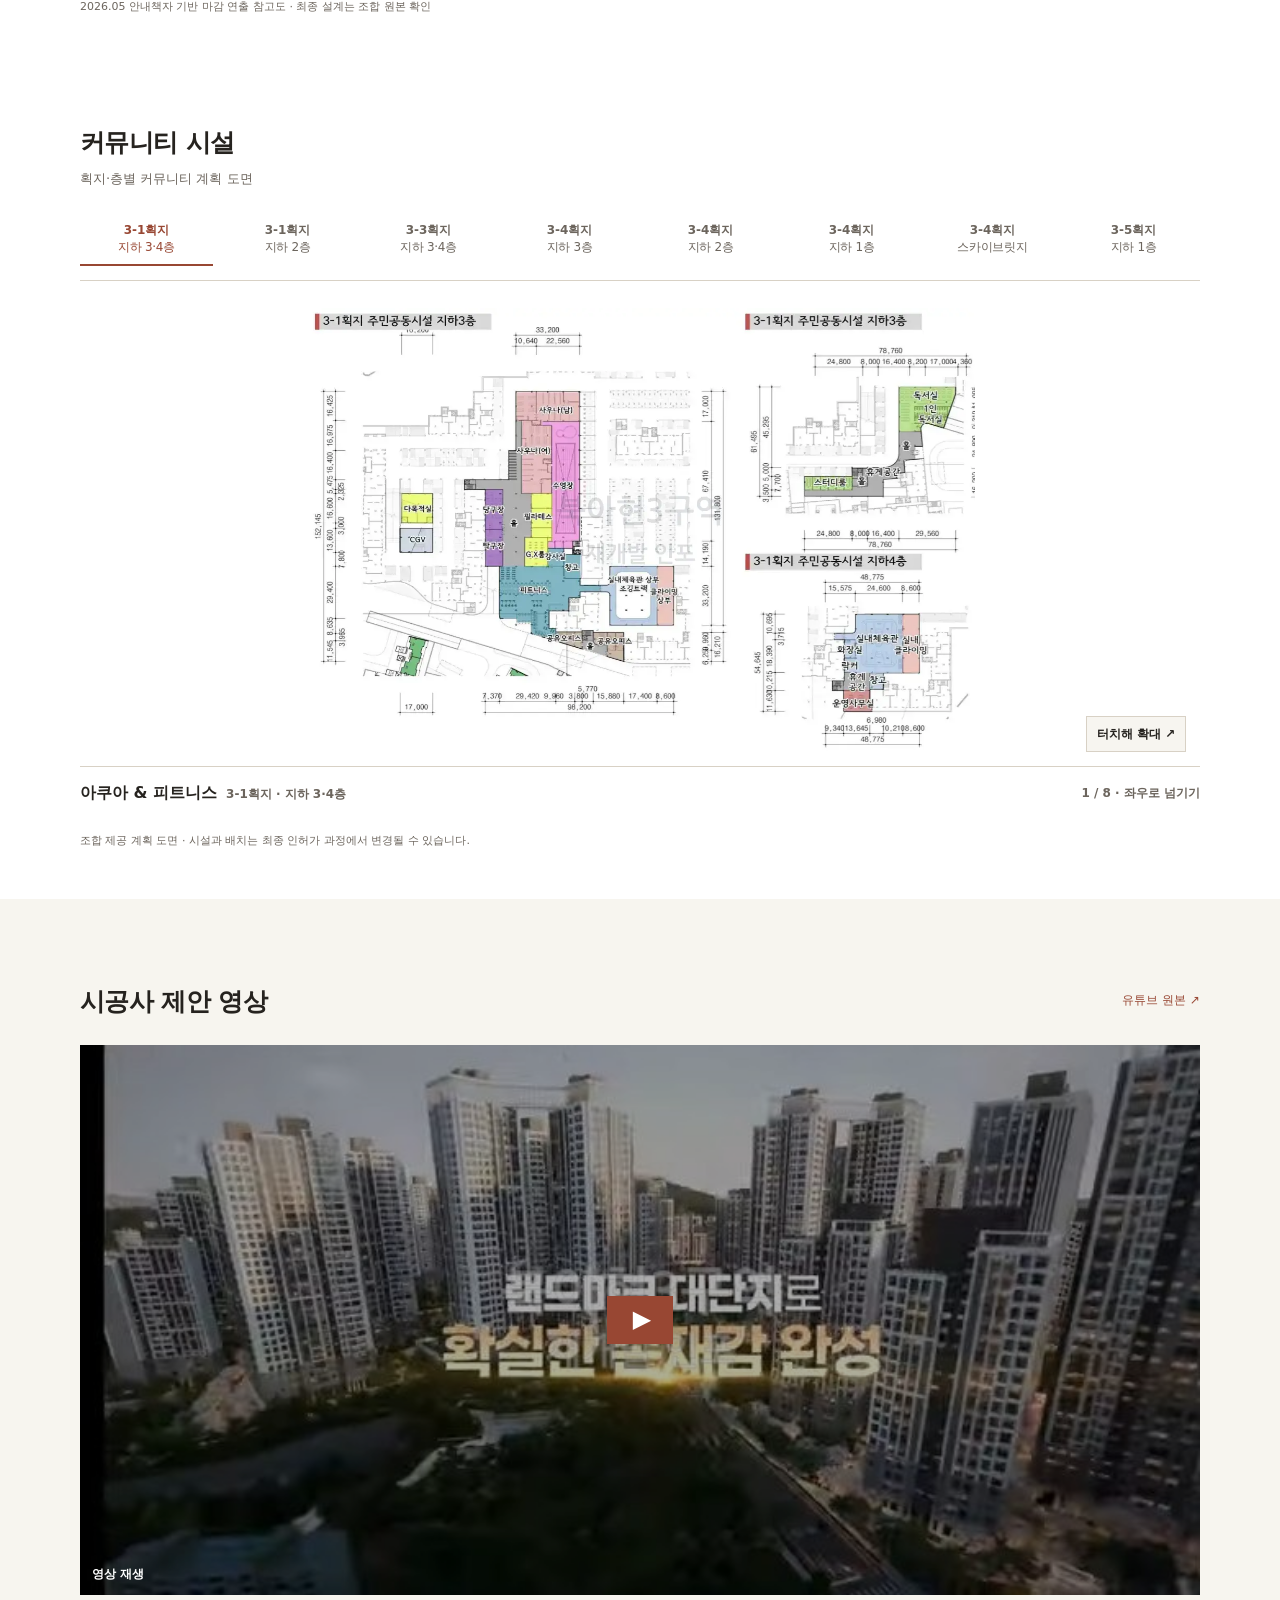
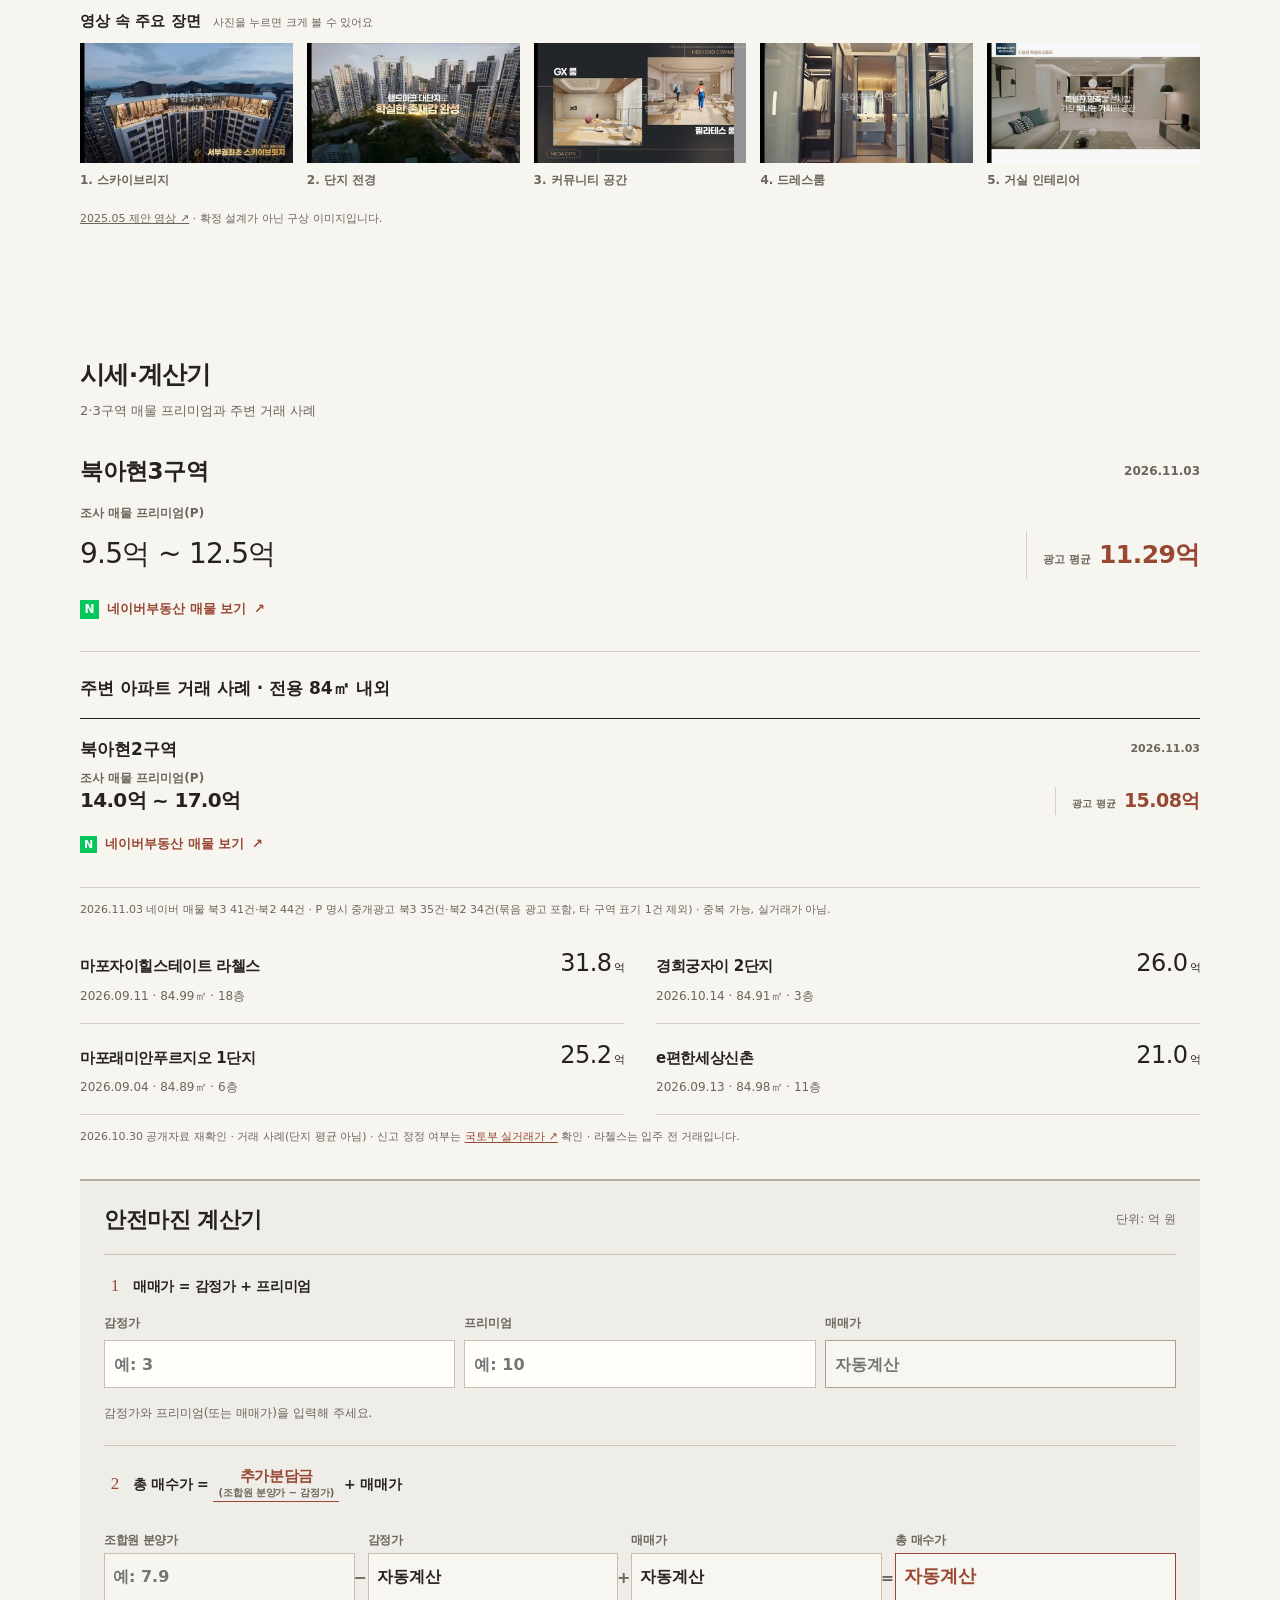
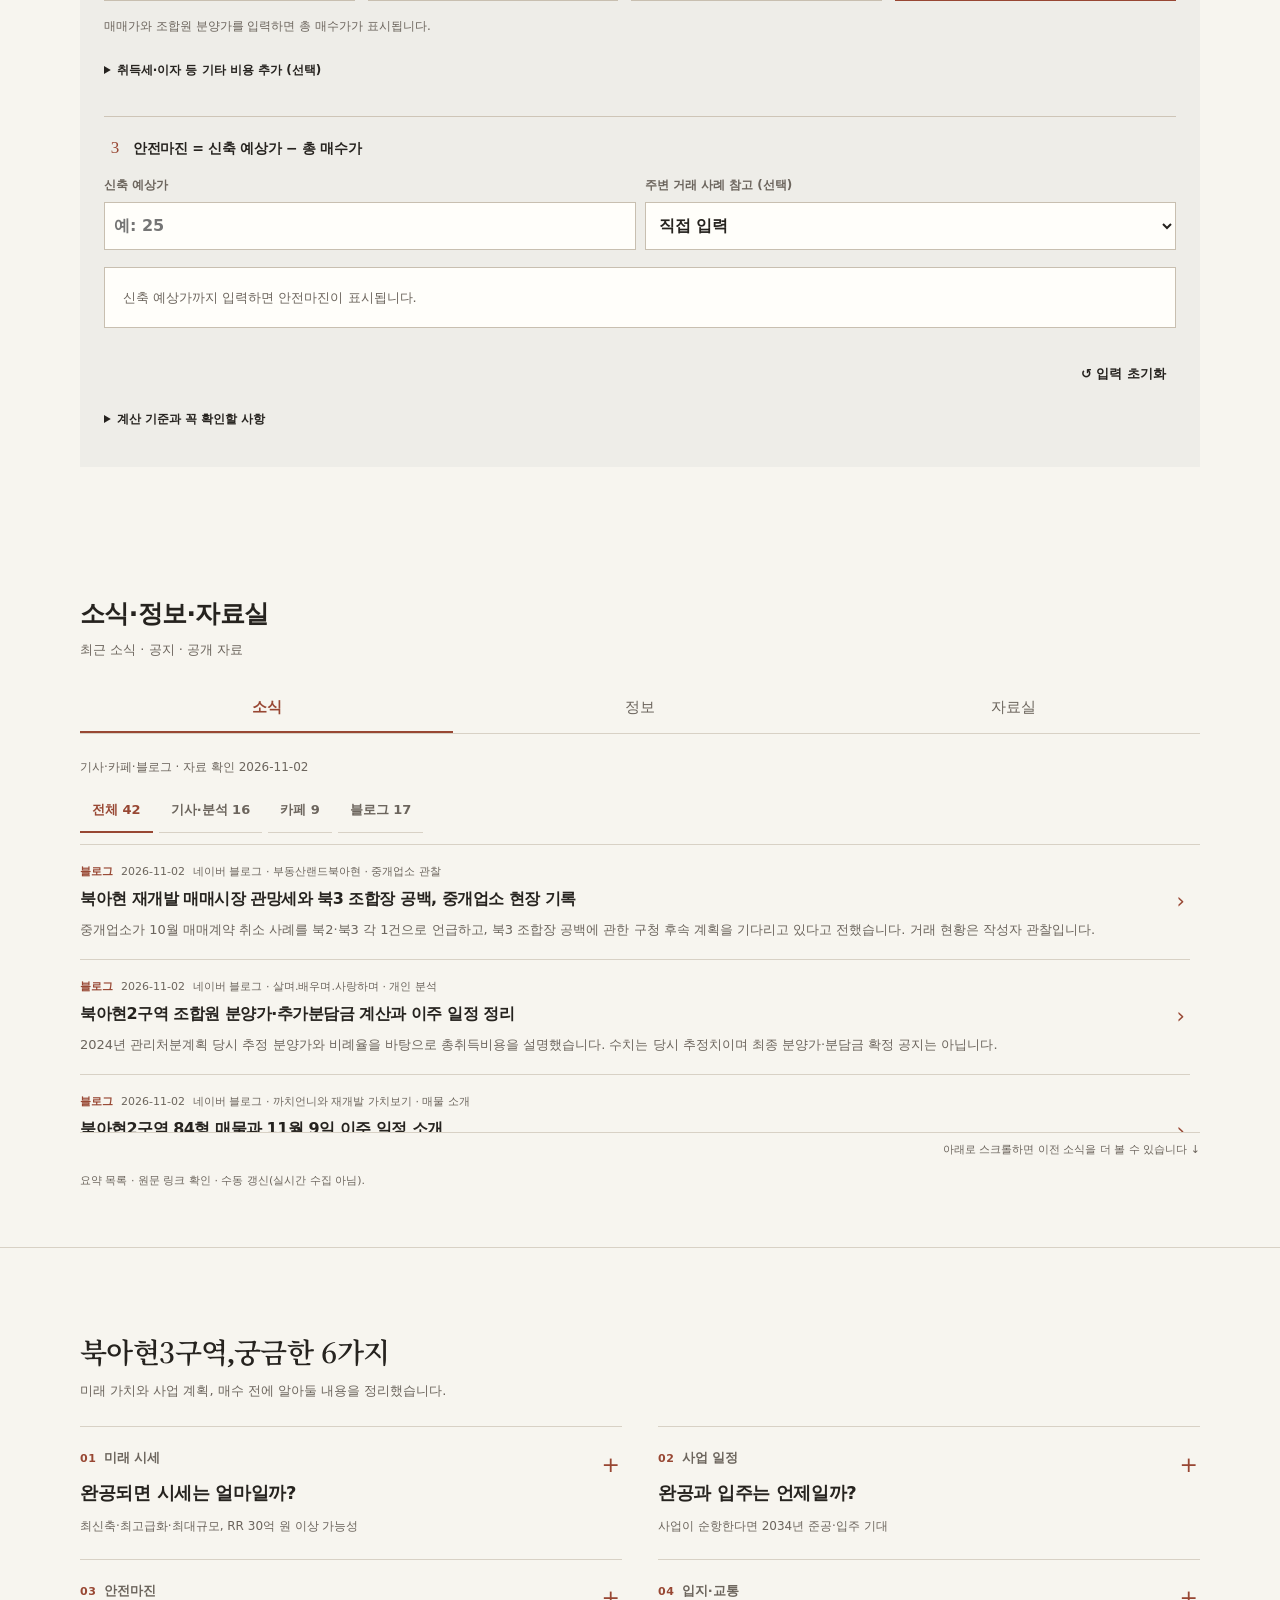
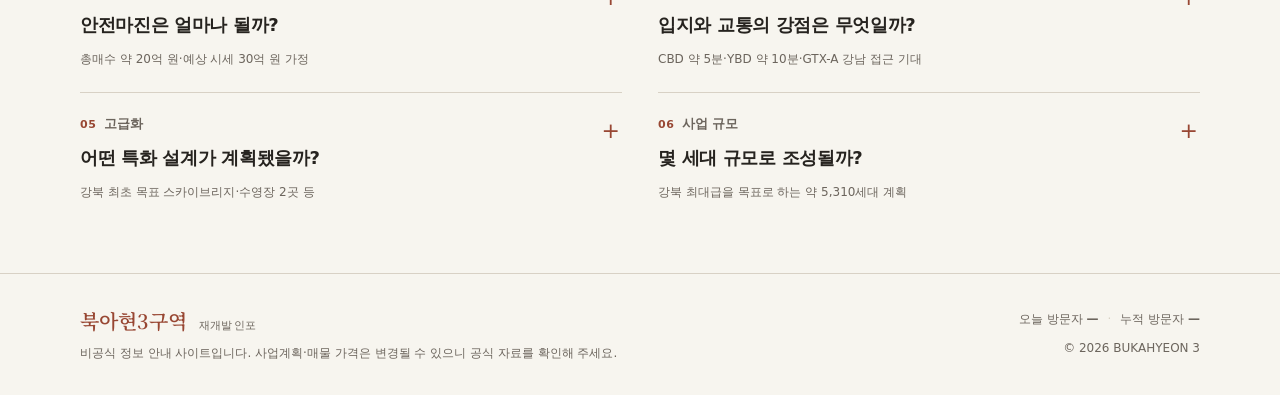
==== commit fde35717: "Refresh Naver premium market snapshot for Nov 3" ====
--- a/index.html
+++ b/index.html
@@ -1231,12 +1231,12 @@
       <div class="section-head"><div><span class="kicker">MARKET & VALUE</span><h2>시세·계산기</h2><p class="section-desc">2·3구역 매물 프리미엄과 주변 거래 사례</p></div></div>
       <div class="market-projects market-projects-primary">
         <article class="market-project market-premium-card">
-          <div class="market-premium-heading"><h3>북아현3구역</h3><span class="market-premium-date">2026.11.02</span></div>
+          <div class="market-premium-heading"><h3>북아현3구역</h3><span class="market-premium-date">2026.11.03</span></div>
           <div class="market-archived-premium">
             <div class="market-premium-caption">조사 매물 프리미엄(P)</div>
             <div class="market-premium-inline">
               <strong class="market-premium-range">9.5억 ~ 12.5억</strong>
-              <span class="market-premium-average"><span>광고 평균</span><strong>11.34억</strong></span>
+              <span class="market-premium-average"><span>광고 평균</span><strong>11.29억</strong></span>
             </div>
           </div>
           <a class="market-listing-link" href="https://naver.me/G6RJIqgQ" target="_blank" rel="noopener noreferrer" aria-label="네이버부동산에서 북아현3구역 매물 보기, 새 창 열림"><span class="naver-mark" aria-hidden="true">N</span>네이버부동산 매물 보기 <span aria-hidden="true">↗</span></a>
@@ -1245,18 +1245,18 @@
       <h3 class="market-subhead">주변 아파트 거래 사례 · 전용 84㎡ 내외</h3>
       <div class="market-projects market-projects-secondary">
         <article class="market-project market-premium-card">
-          <div class="market-premium-heading"><h3>북아현2구역</h3><span class="market-premium-date">2026.11.02</span></div>
+          <div class="market-premium-heading"><h3>북아현2구역</h3><span class="market-premium-date">2026.11.03</span></div>
           <div class="market-archived-premium">
             <div class="market-premium-caption">조사 매물 프리미엄(P)</div>
             <div class="market-premium-inline">
-              <strong class="market-premium-range">14.0억 ~ 16.48억</strong>
-              <span class="market-premium-average"><span>광고 평균</span><strong>15.02억</strong></span>
+              <strong class="market-premium-range">14.0억 ~ 17.0억</strong>
+              <span class="market-premium-average"><span>광고 평균</span><strong>15.08억</strong></span>
             </div>
           </div>
           <a class="market-listing-link" href="https://naver.me/5c87plL3" target="_blank" rel="noopener noreferrer" aria-label="네이버부동산에서 북아현2구역 매물 보기, 새 창 열림"><span class="naver-mark" aria-hidden="true">N</span>네이버부동산 매물 보기 <span aria-hidden="true">↗</span></a>
         </article>
       </div>
-      <p class="market-alert">2026.11.02 네이버 매물 북3 44건·북2 41건 · P 명시 중개광고 북3 36건·북2 30건(묶음 광고 포함, 타 구역 표기 1건 제외) · 중복 가능, 실거래가 아님.</p>
+      <p class="market-alert">2026.11.03 네이버 매물 북3 41건·북2 44건 · P 명시 중개광고 북3 35건·북2 34건(묶음 광고 포함, 타 구역 표기 1건 제외) · 중복 가능, 실거래가 아님.</p>
       <div class="market-prices">
         <article class="price-card"><div class="price-main"><h4>마포자이힐스테이트 라첼스</h4><strong>31.8<small>억</small></strong></div><p>2026.09.11 · 84.99㎡ · 18층</p></article>
         <article class="price-card"><div class="price-main"><h4>경희궁자이 2단지</h4><strong>26.0<small>억</small></strong></div><p>2026.10.14 · 84.91㎡ · 3층</p></article>
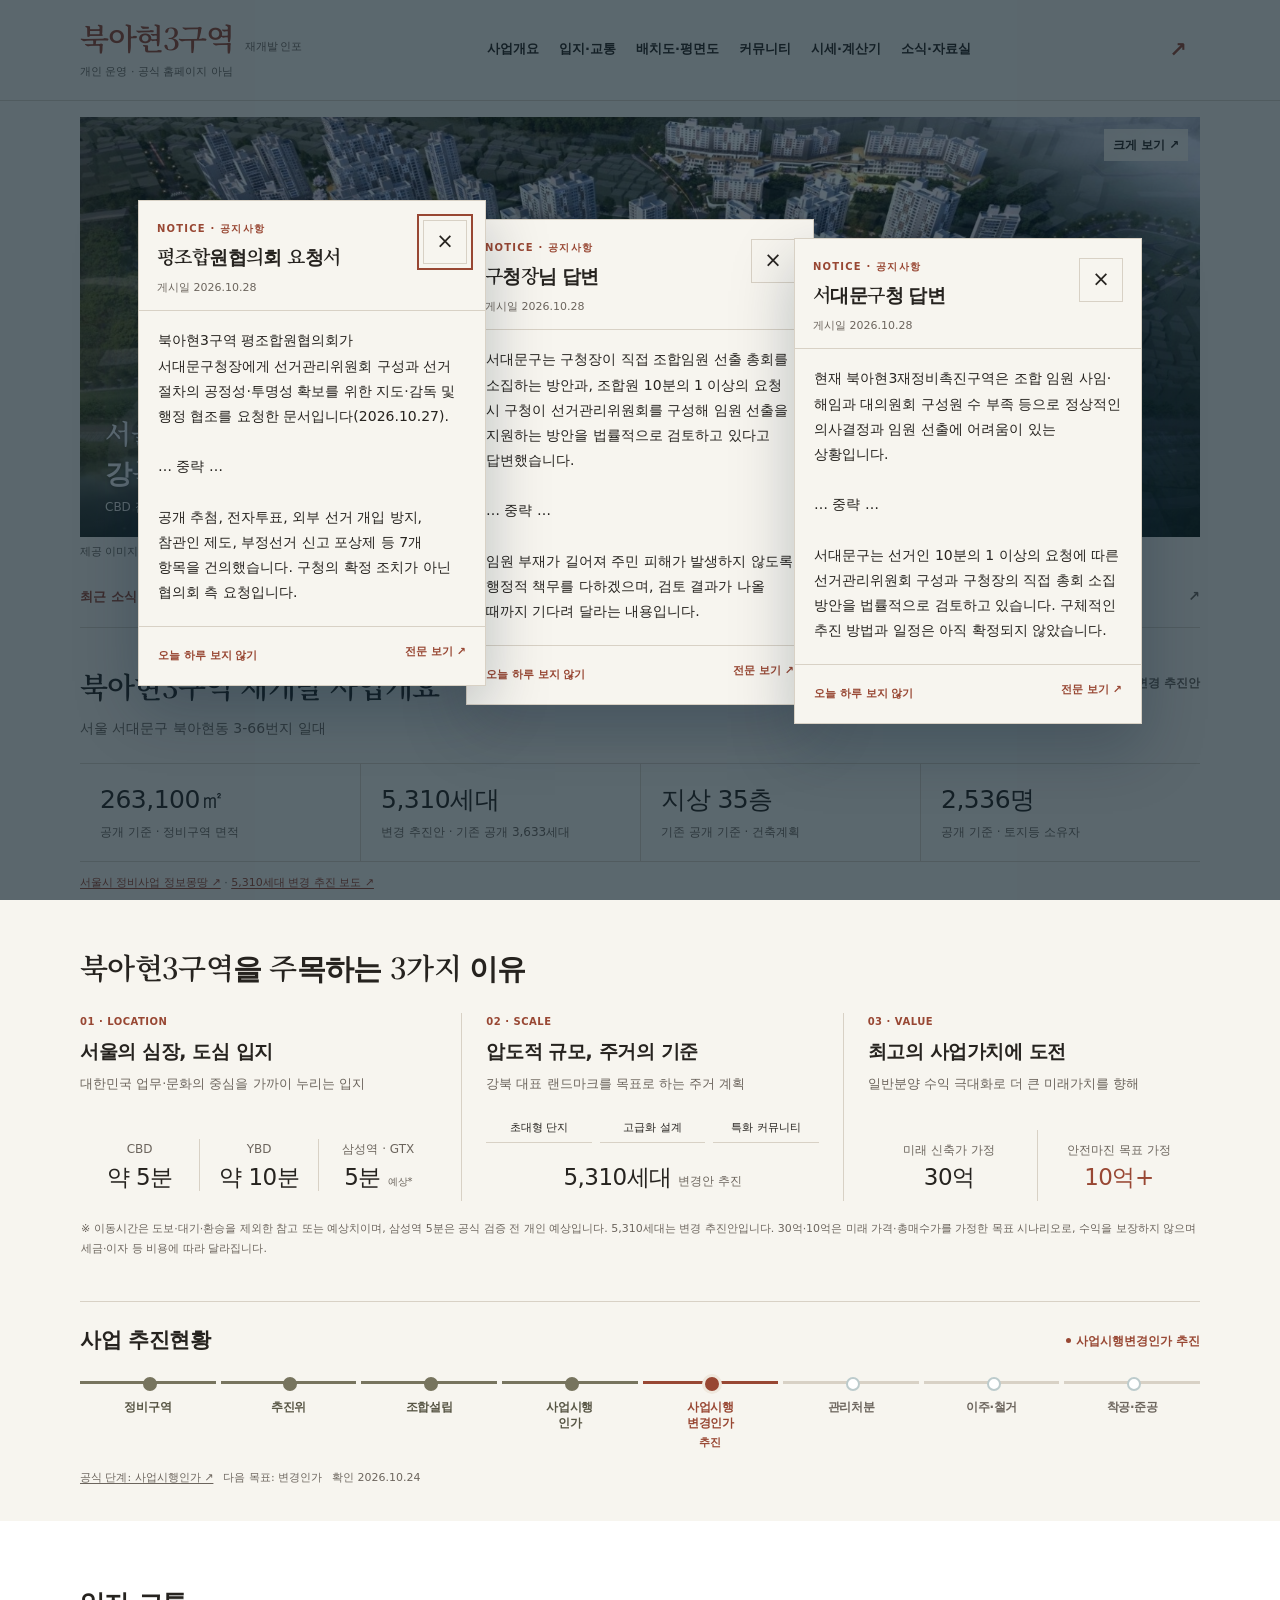
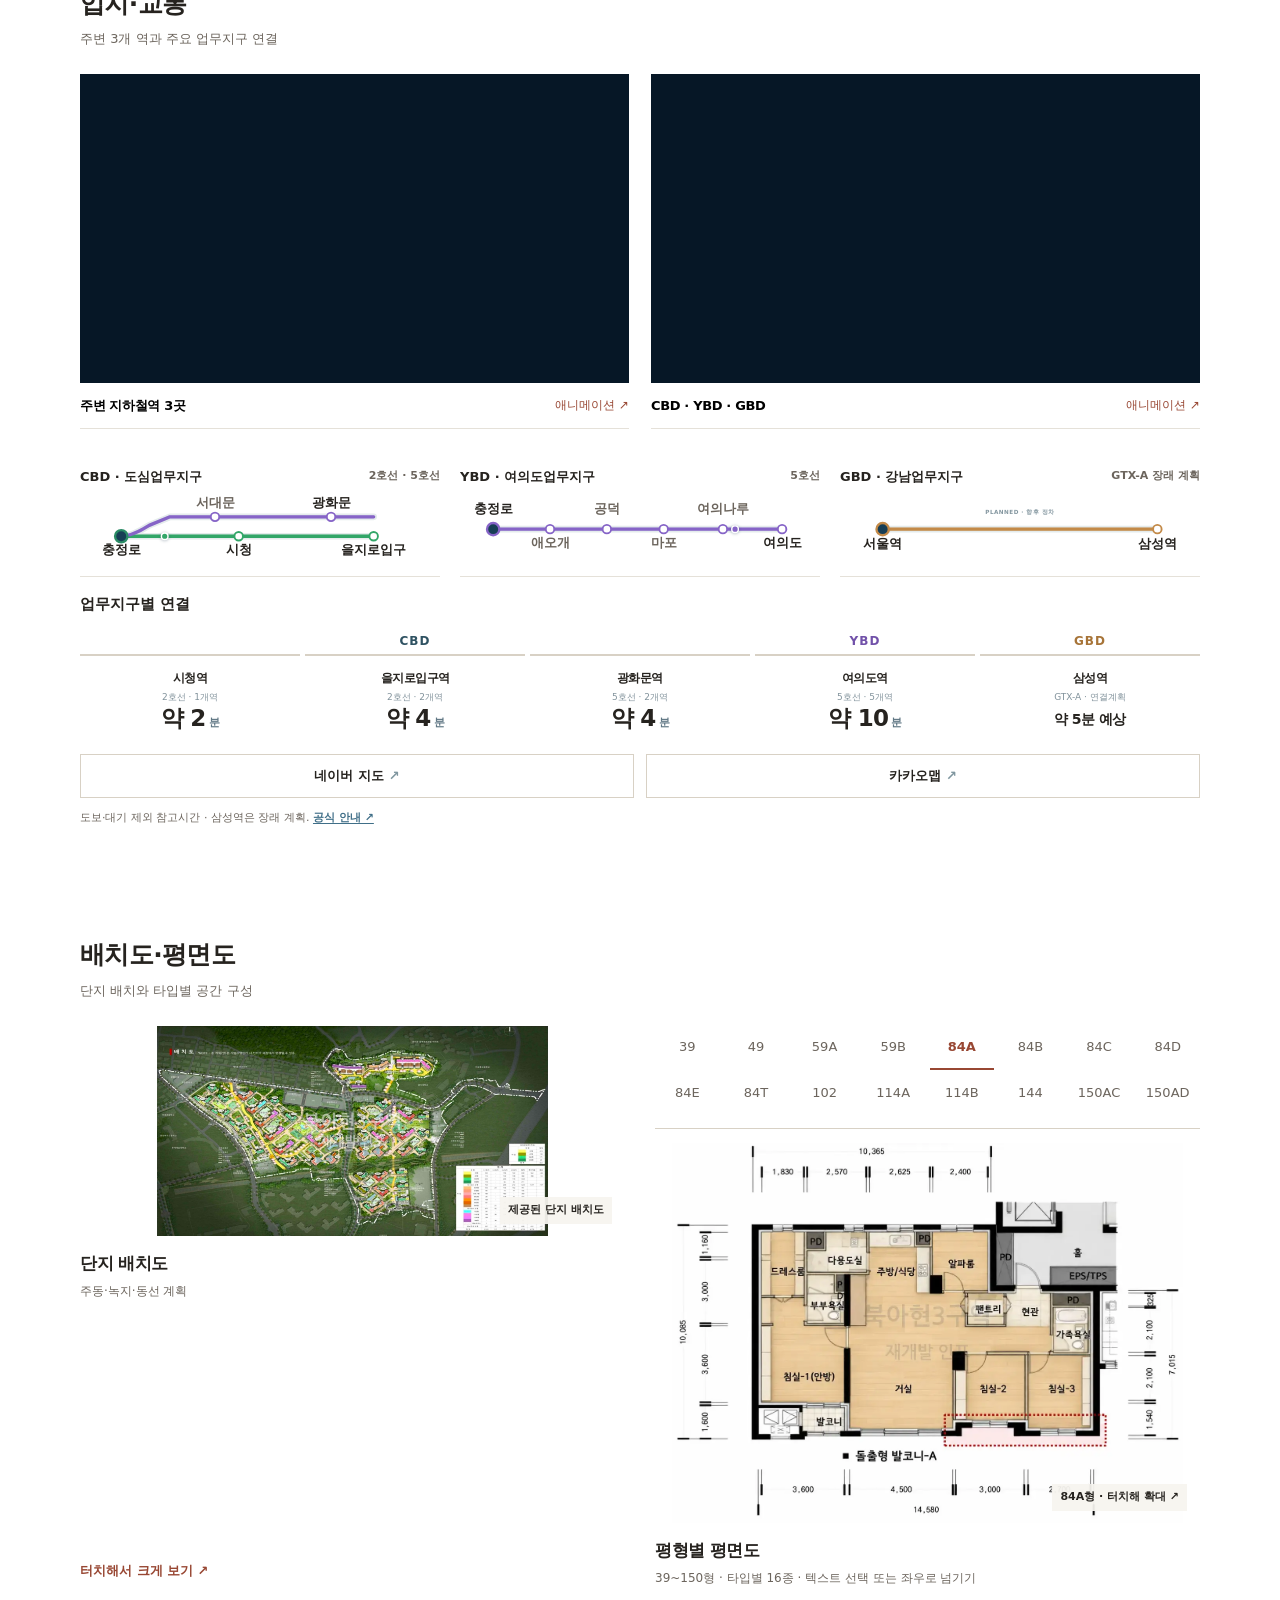
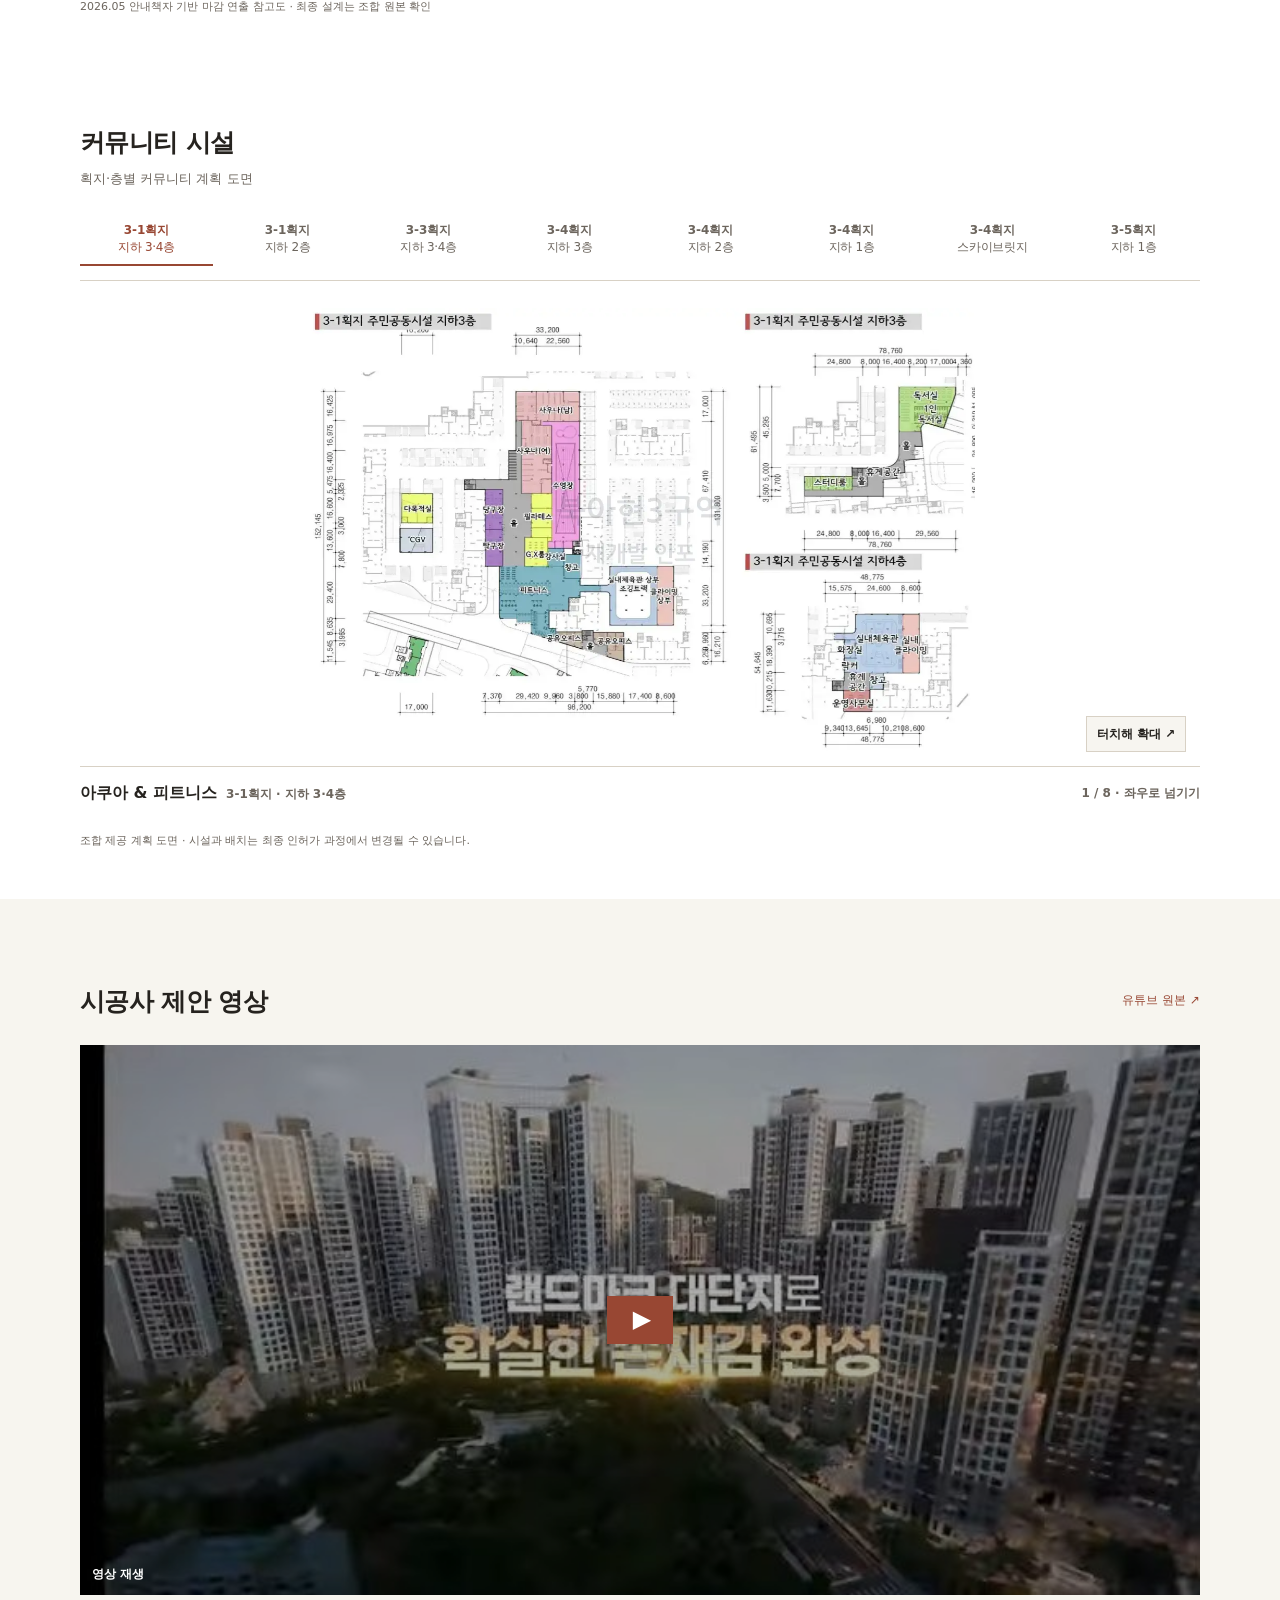
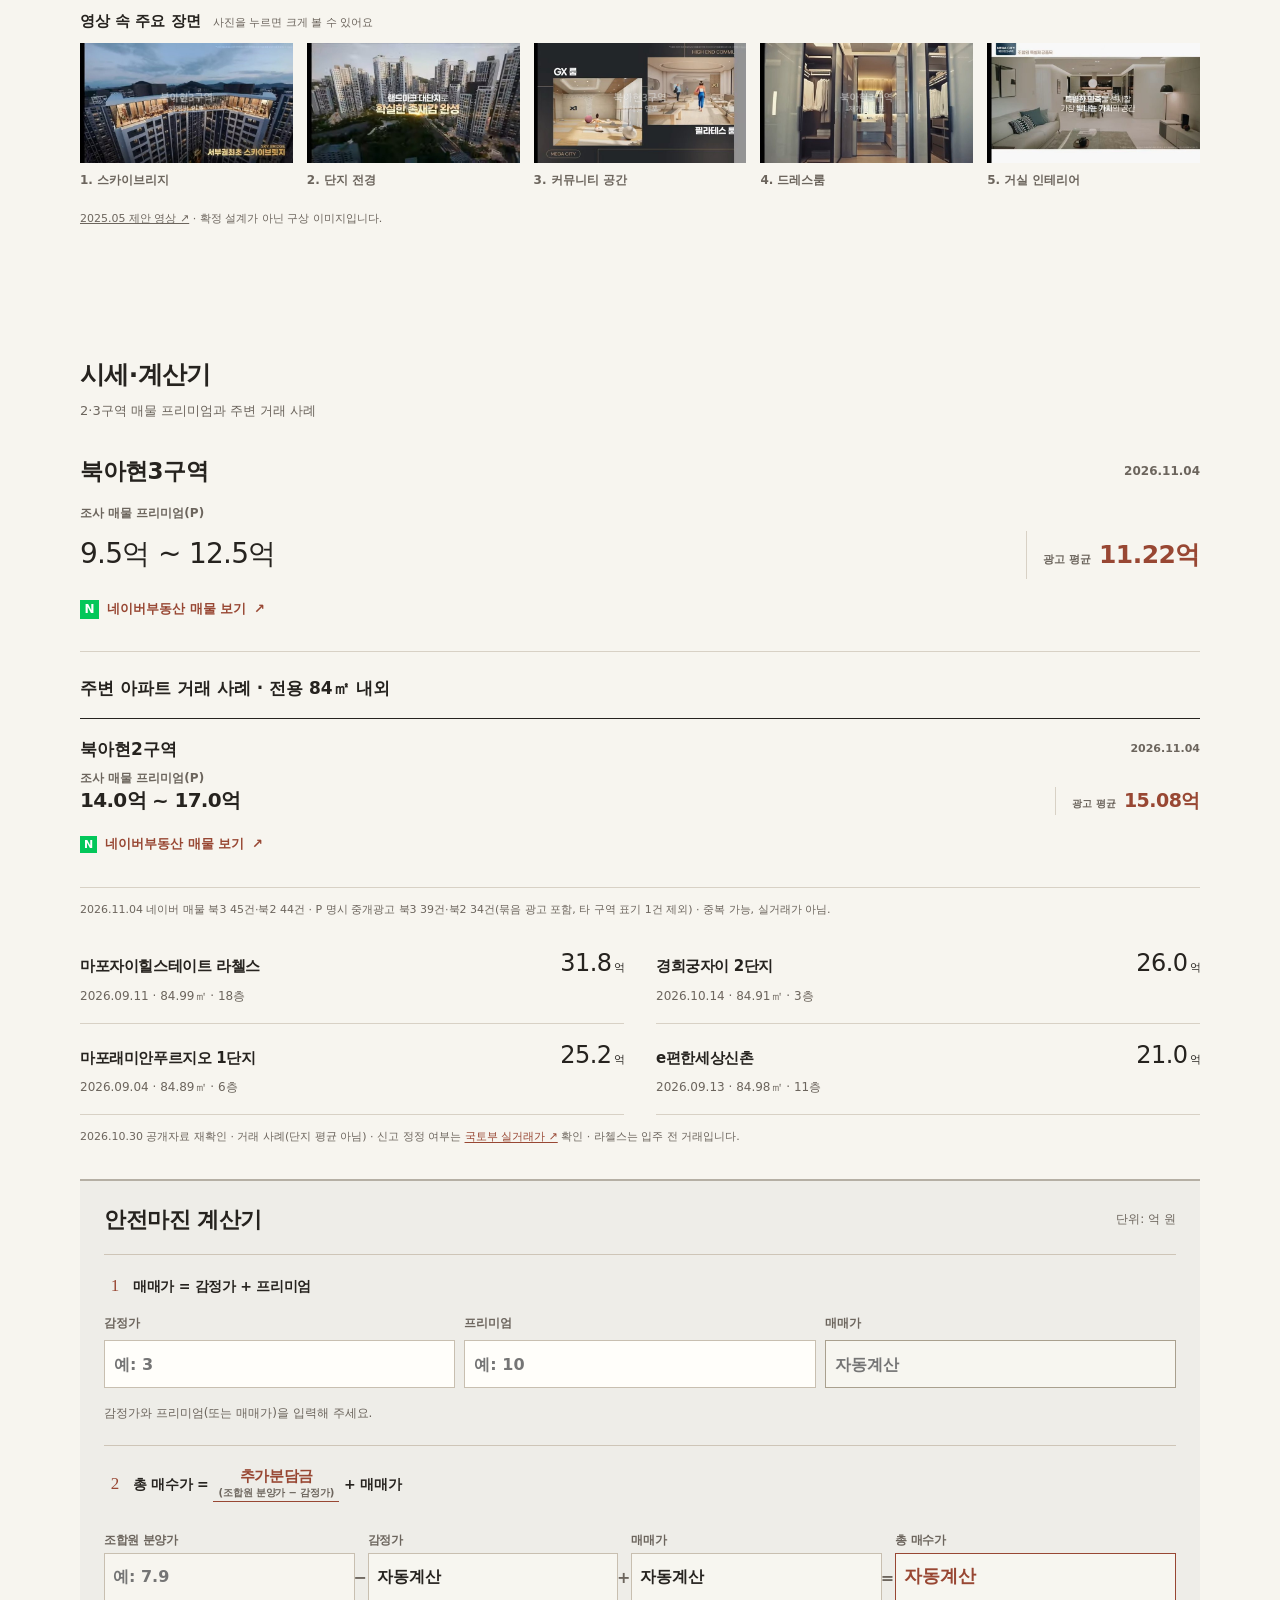
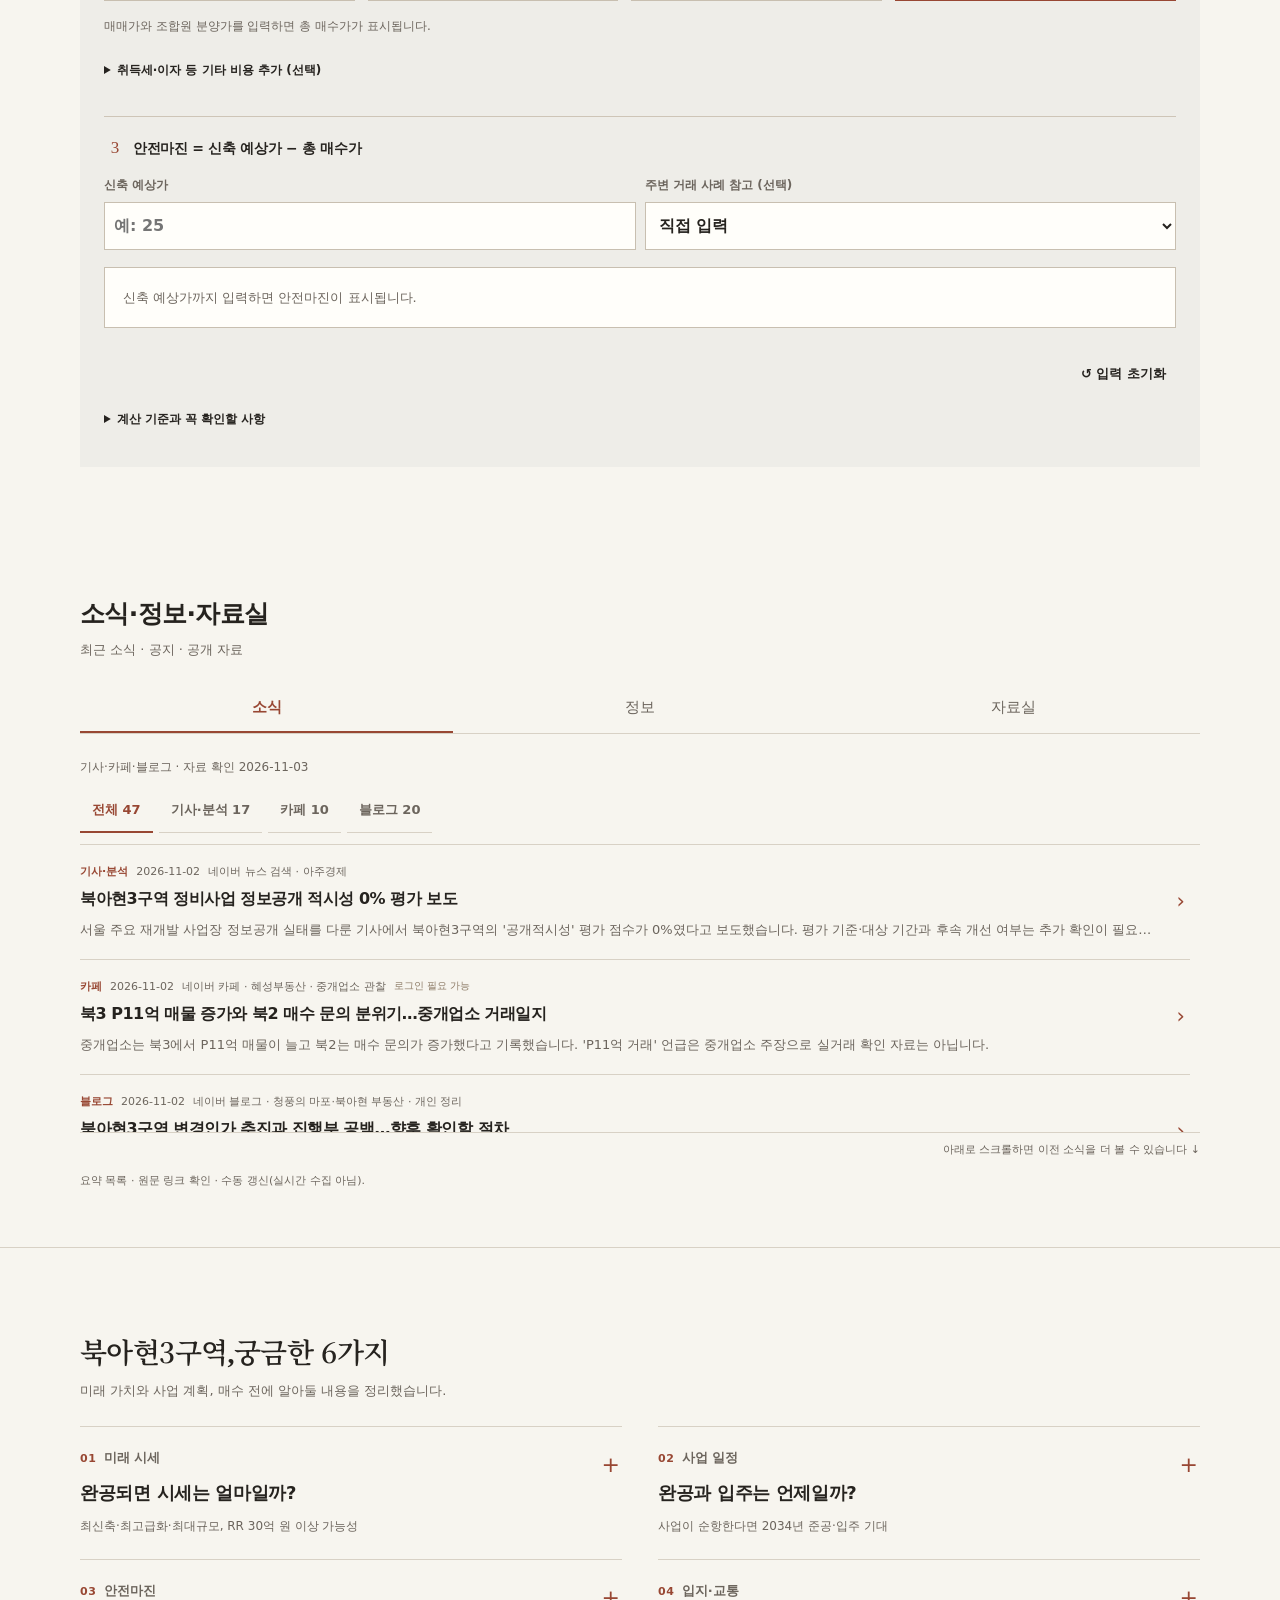
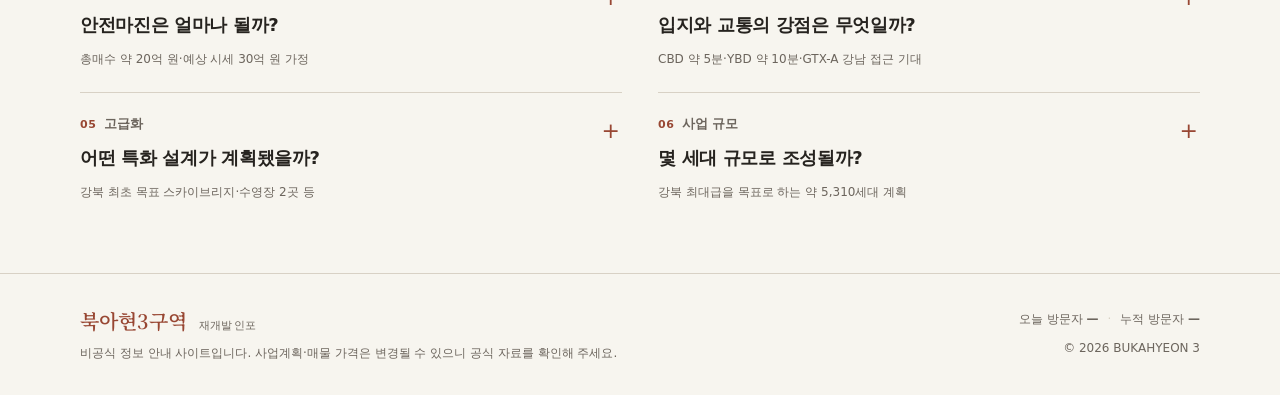
==== commit aa97c6cb: "Update Nov 4 Naver premium listing snapshot" ====
--- a/index.html
+++ b/index.html
@@ -1231,12 +1231,12 @@
       <div class="section-head"><div><span class="kicker">MARKET & VALUE</span><h2>시세·계산기</h2><p class="section-desc">2·3구역 매물 프리미엄과 주변 거래 사례</p></div></div>
       <div class="market-projects market-projects-primary">
         <article class="market-project market-premium-card">
-          <div class="market-premium-heading"><h3>북아현3구역</h3><span class="market-premium-date">2026.11.03</span></div>
+          <div class="market-premium-heading"><h3>북아현3구역</h3><span class="market-premium-date">2026.11.04</span></div>
           <div class="market-archived-premium">
             <div class="market-premium-caption">조사 매물 프리미엄(P)</div>
             <div class="market-premium-inline">
               <strong class="market-premium-range">9.5억 ~ 12.5억</strong>
-              <span class="market-premium-average"><span>광고 평균</span><strong>11.29억</strong></span>
+              <span class="market-premium-average"><span>광고 평균</span><strong>11.22억</strong></span>
             </div>
           </div>
           <a class="market-listing-link" href="https://naver.me/G6RJIqgQ" target="_blank" rel="noopener noreferrer" aria-label="네이버부동산에서 북아현3구역 매물 보기, 새 창 열림"><span class="naver-mark" aria-hidden="true">N</span>네이버부동산 매물 보기 <span aria-hidden="true">↗</span></a>
@@ -1245,7 +1245,7 @@
       <h3 class="market-subhead">주변 아파트 거래 사례 · 전용 84㎡ 내외</h3>
       <div class="market-projects market-projects-secondary">
         <article class="market-project market-premium-card">
-          <div class="market-premium-heading"><h3>북아현2구역</h3><span class="market-premium-date">2026.11.03</span></div>
+          <div class="market-premium-heading"><h3>북아현2구역</h3><span class="market-premium-date">2026.11.04</span></div>
           <div class="market-archived-premium">
             <div class="market-premium-caption">조사 매물 프리미엄(P)</div>
             <div class="market-premium-inline">
@@ -1256,7 +1256,7 @@
           <a class="market-listing-link" href="https://naver.me/5c87plL3" target="_blank" rel="noopener noreferrer" aria-label="네이버부동산에서 북아현2구역 매물 보기, 새 창 열림"><span class="naver-mark" aria-hidden="true">N</span>네이버부동산 매물 보기 <span aria-hidden="true">↗</span></a>
         </article>
       </div>
-      <p class="market-alert">2026.11.03 네이버 매물 북3 41건·북2 44건 · P 명시 중개광고 북3 35건·북2 34건(묶음 광고 포함, 타 구역 표기 1건 제외) · 중복 가능, 실거래가 아님.</p>
+      <p class="market-alert">2026.11.04 네이버 매물 북3 45건·북2 44건 · P 명시 중개광고 북3 39건·북2 34건(묶음 광고 포함, 타 구역 표기 1건 제외) · 중복 가능, 실거래가 아님.</p>
       <div class="market-prices">
         <article class="price-card"><div class="price-main"><h4>마포자이힐스테이트 라첼스</h4><strong>31.8<small>억</small></strong></div><p>2026.09.11 · 84.99㎡ · 18층</p></article>
         <article class="price-card"><div class="price-main"><h4>경희궁자이 2단지</h4><strong>26.0<small>억</small></strong></div><p>2026.10.14 · 84.91㎡ · 3층</p></article>
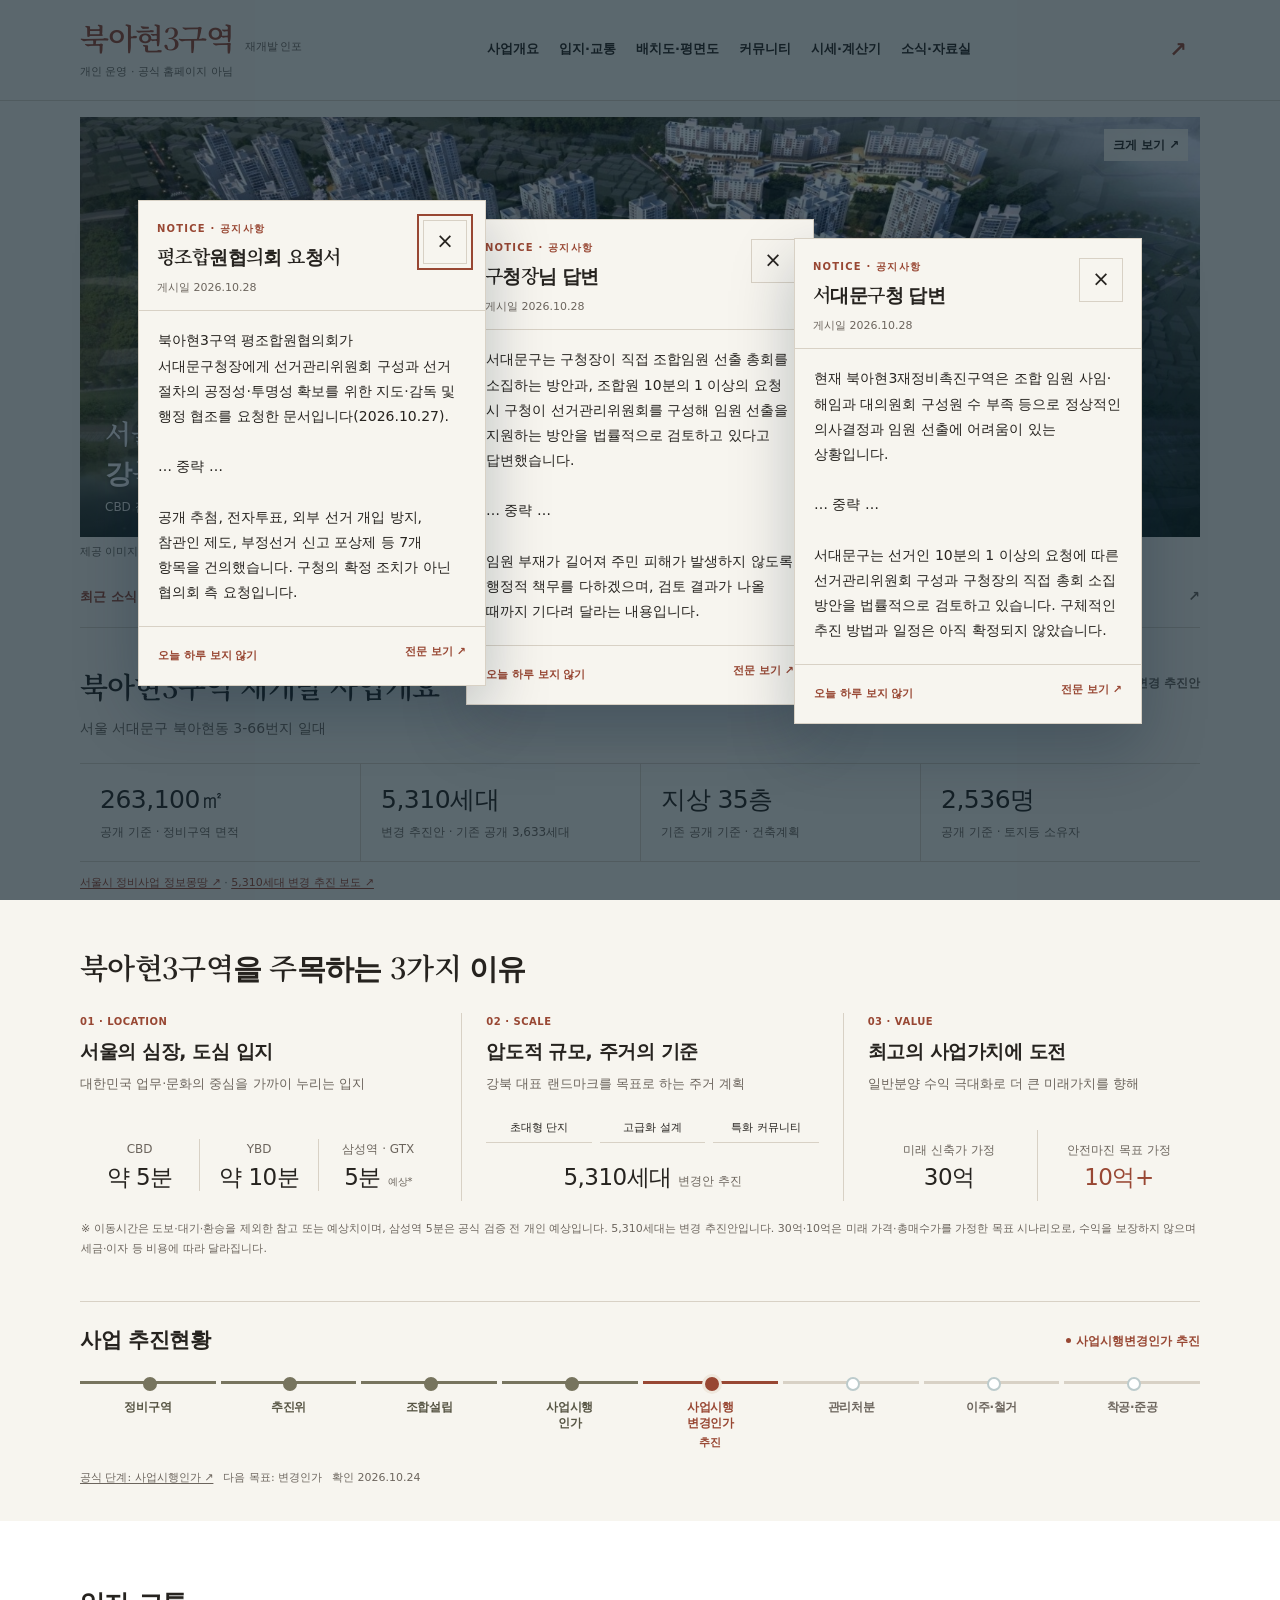
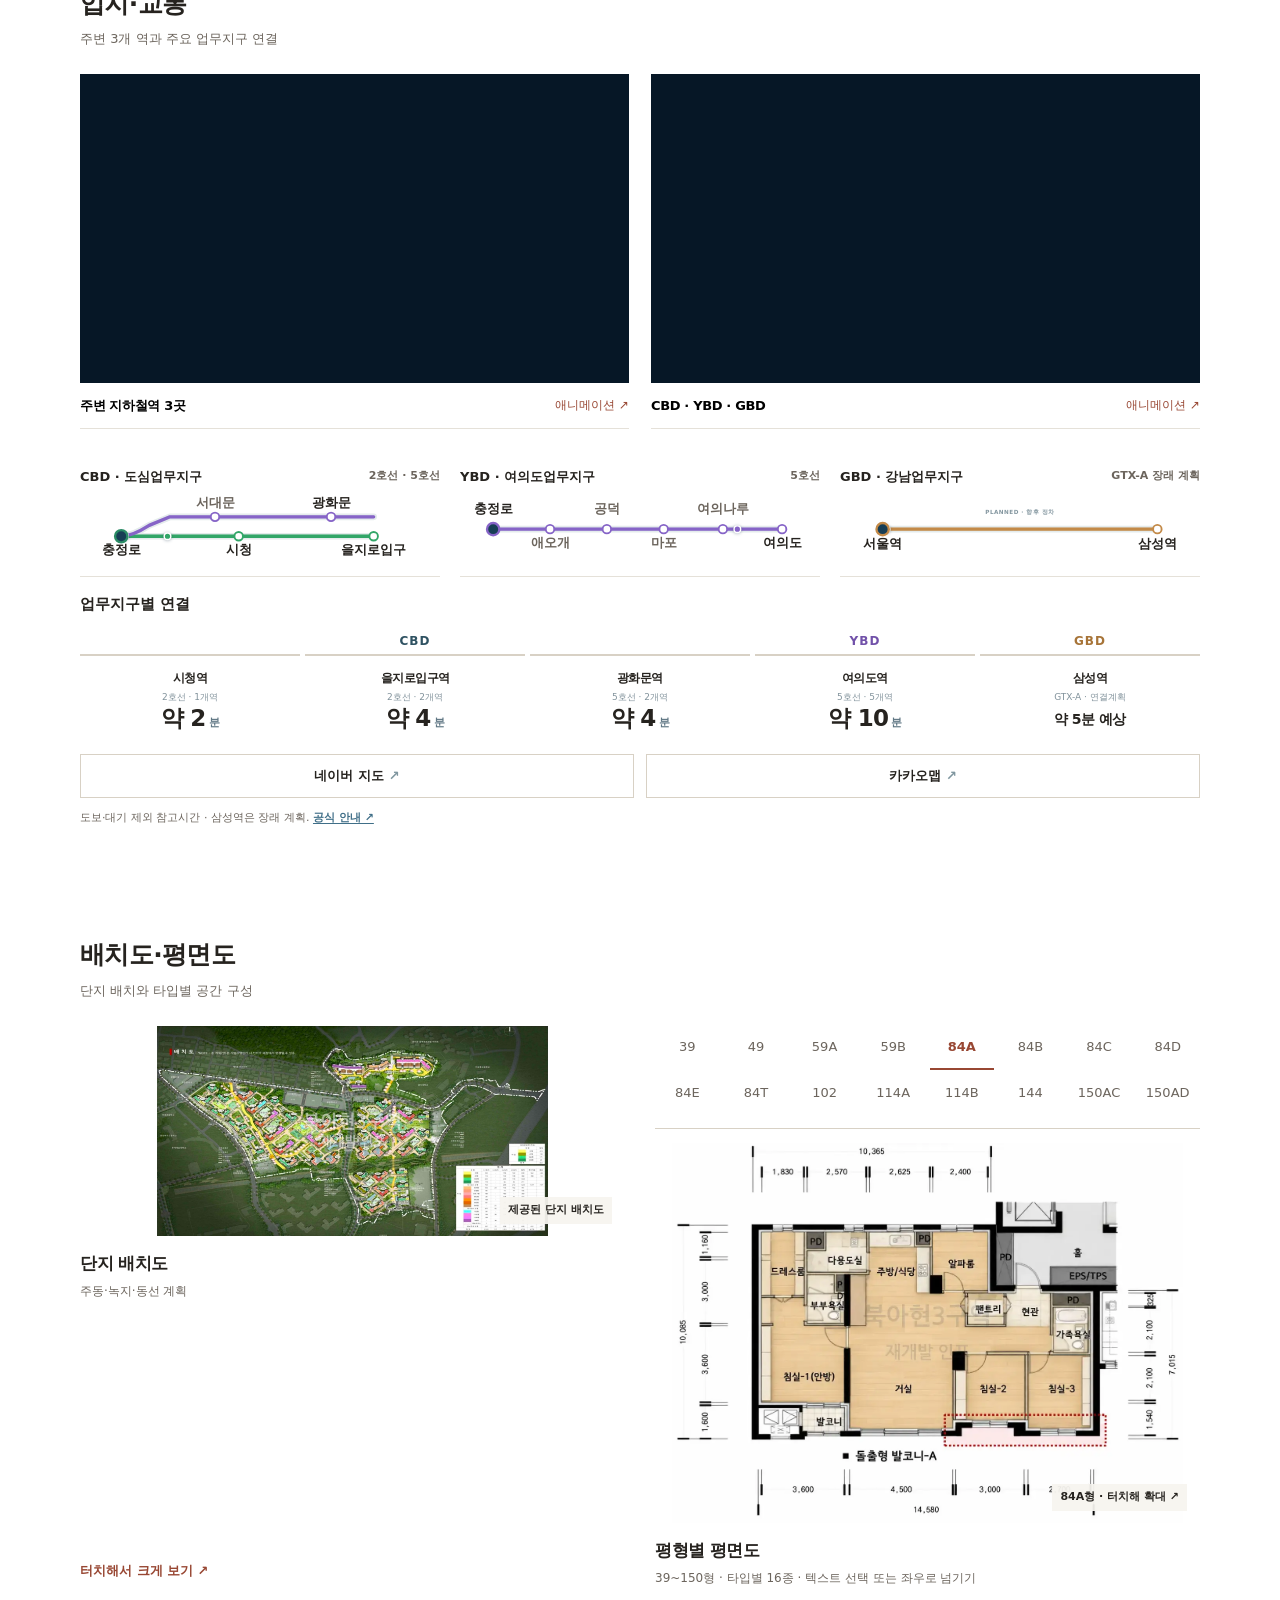
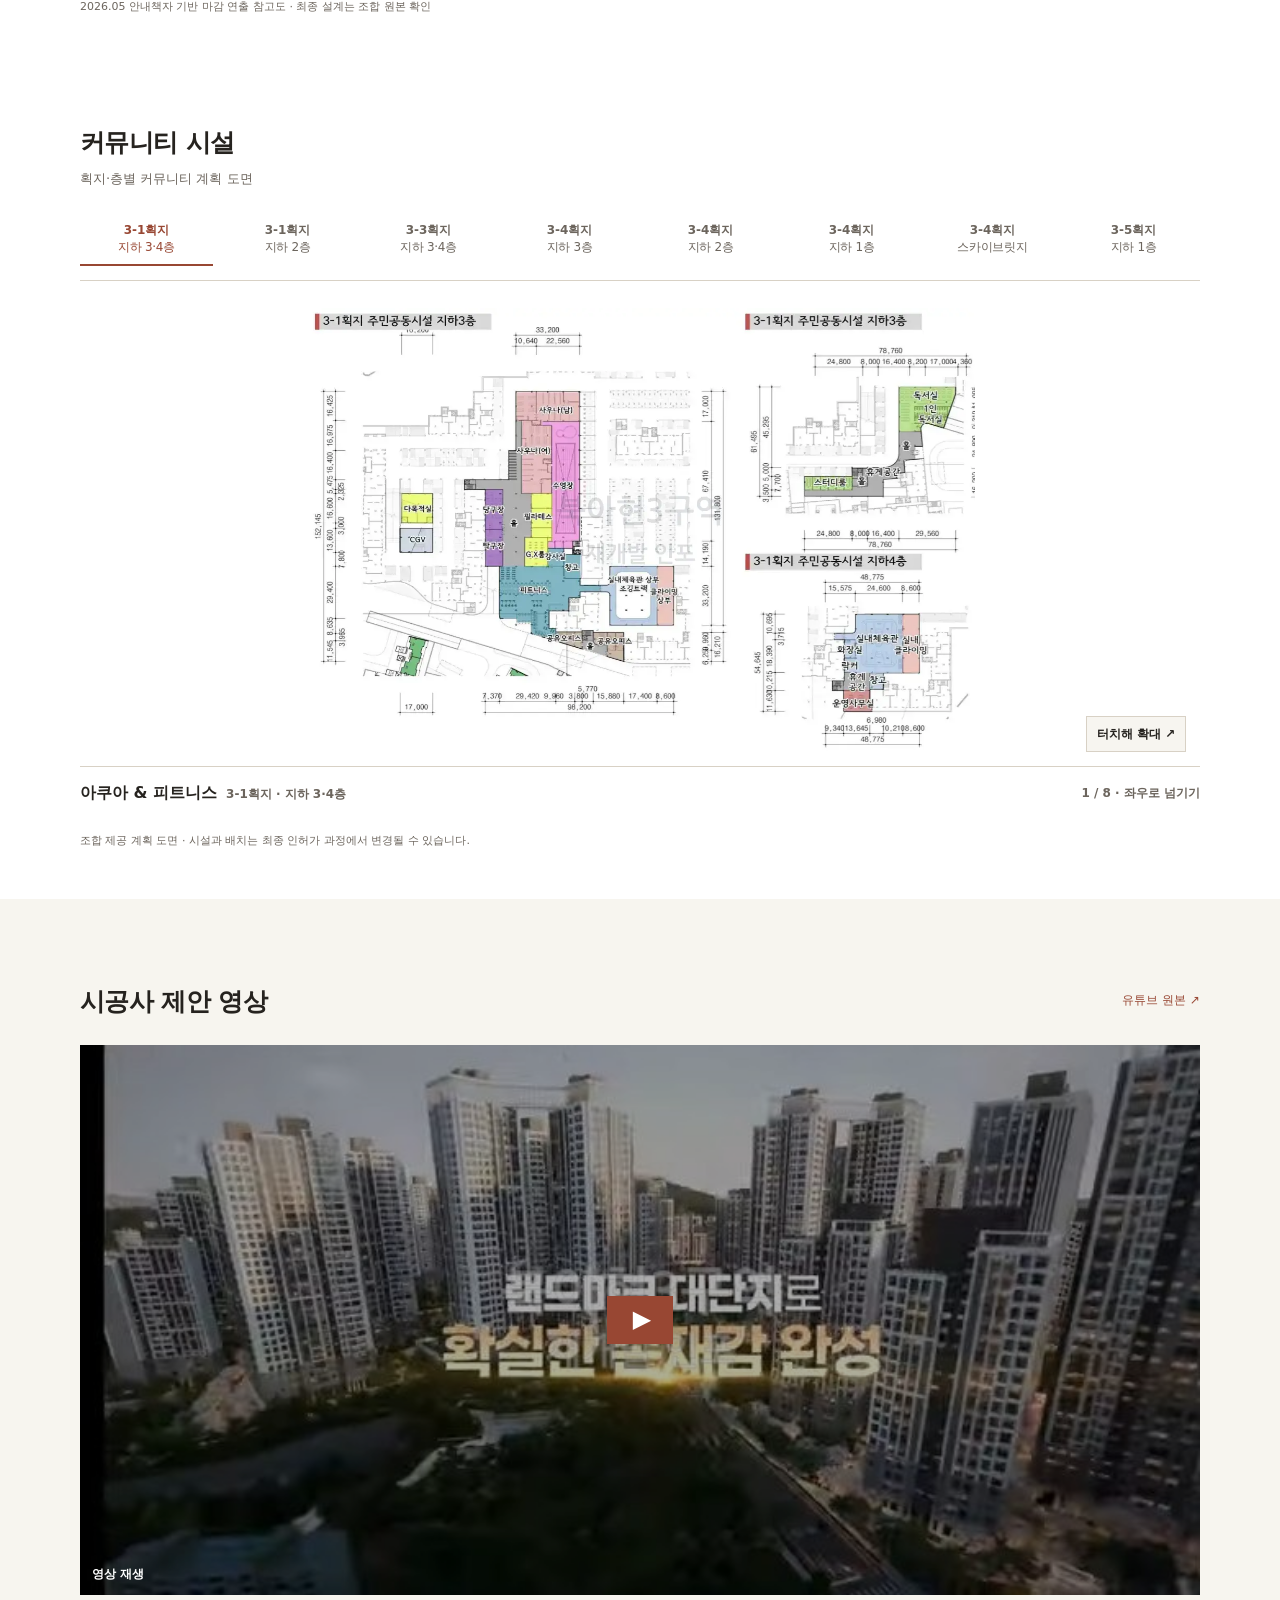
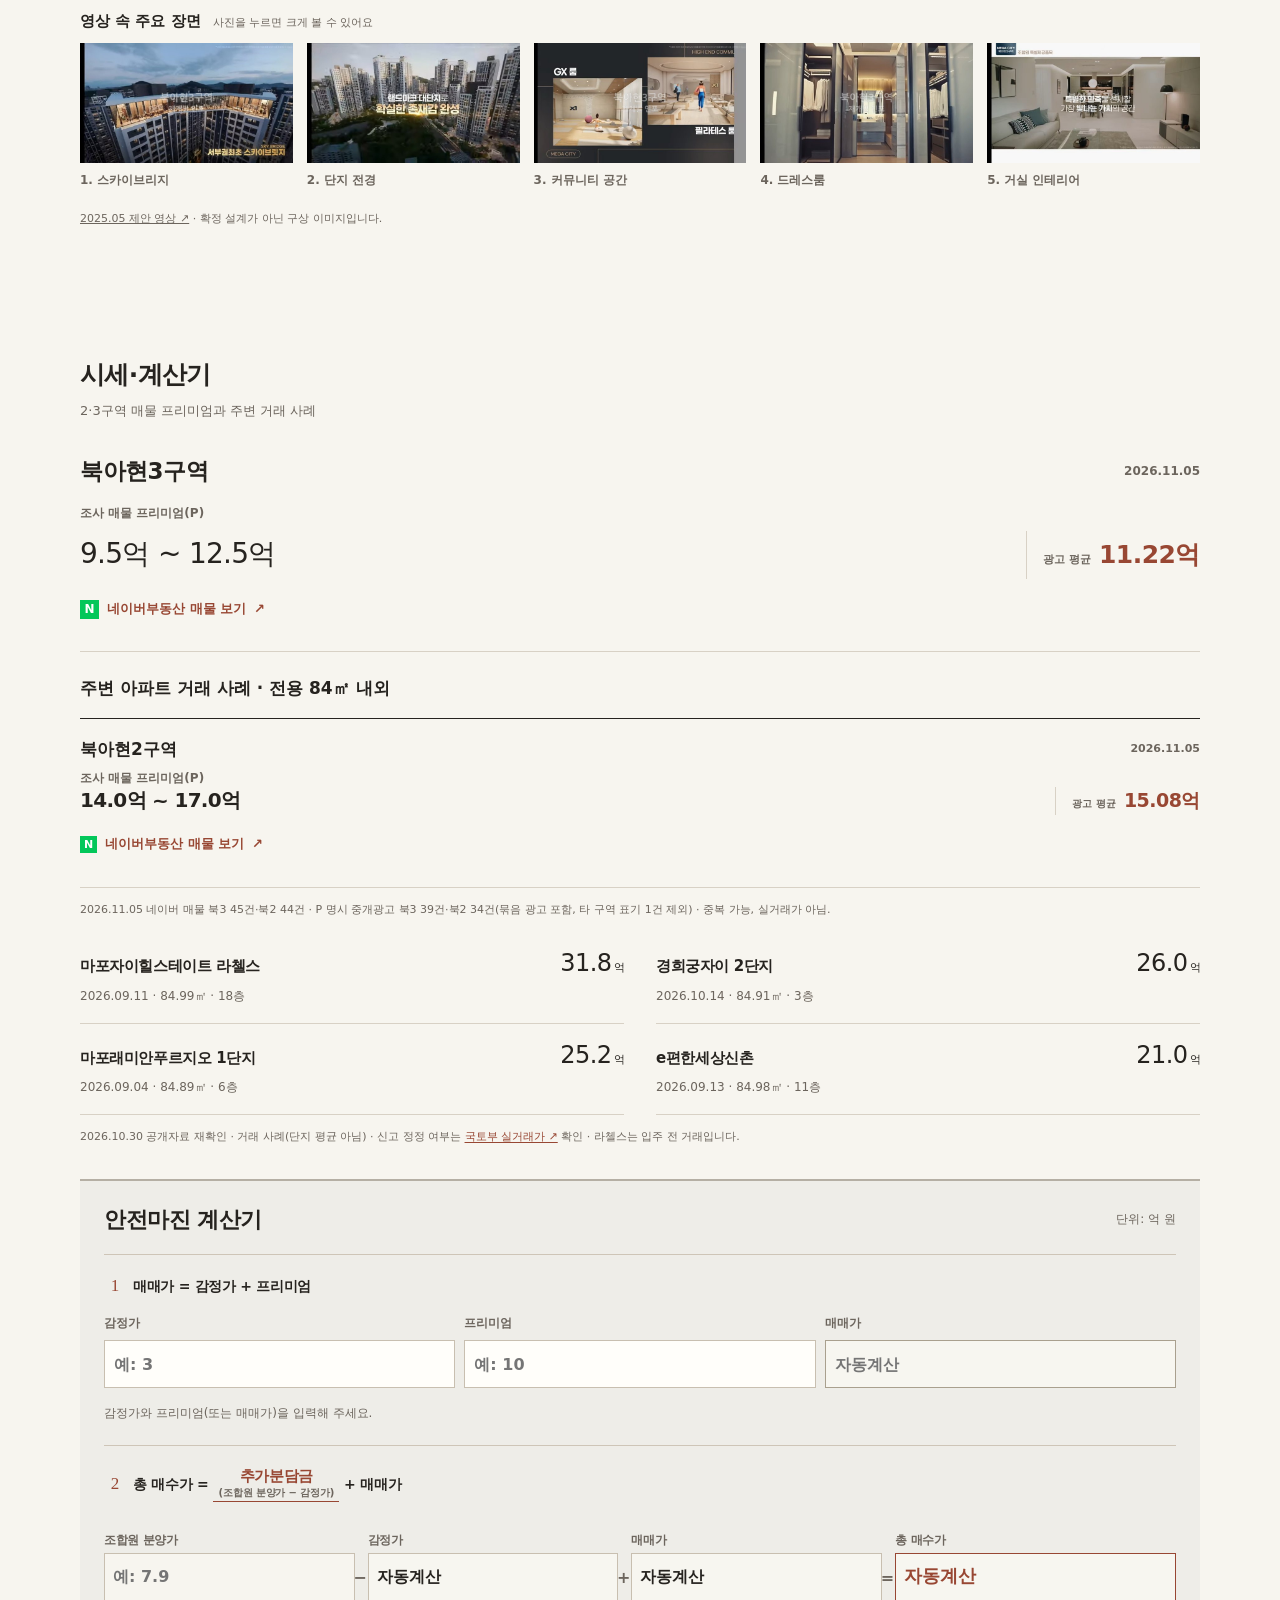
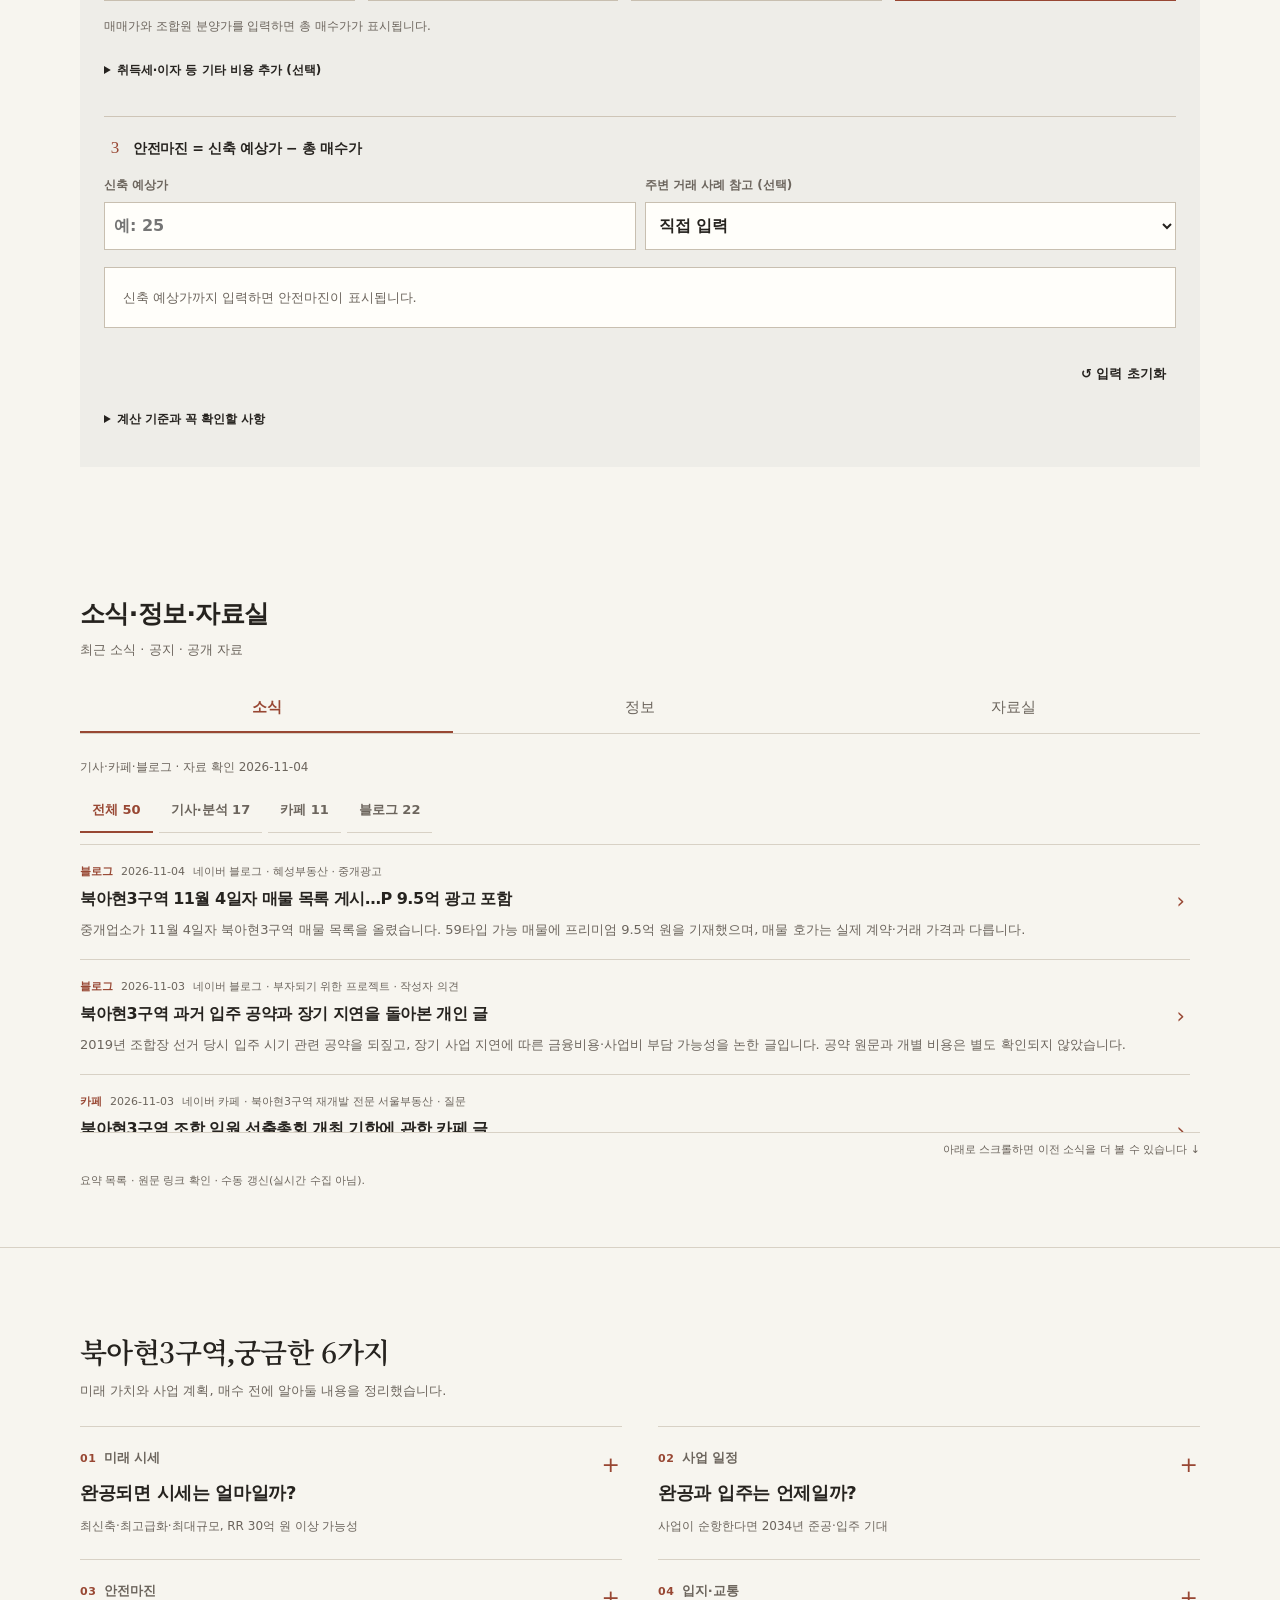
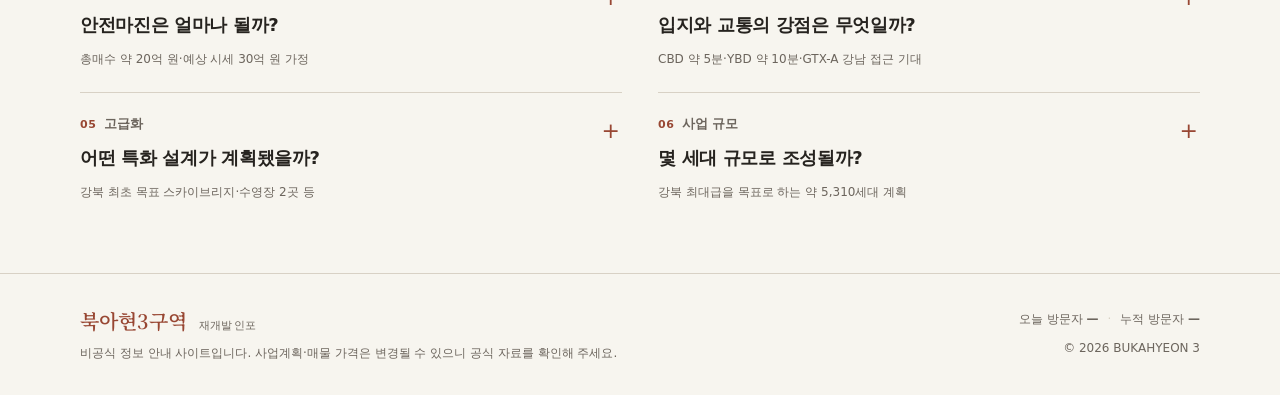
==== commit 0fc99abc: "Update November 5 Naver premium listing snapshot" ====
--- a/index.html
+++ b/index.html
@@ -1231,7 +1231,7 @@
       <div class="section-head"><div><span class="kicker">MARKET & VALUE</span><h2>시세·계산기</h2><p class="section-desc">2·3구역 매물 프리미엄과 주변 거래 사례</p></div></div>
       <div class="market-projects market-projects-primary">
         <article class="market-project market-premium-card">
-          <div class="market-premium-heading"><h3>북아현3구역</h3><span class="market-premium-date">2026.11.04</span></div>
+          <div class="market-premium-heading"><h3>북아현3구역</h3><span class="market-premium-date">2026.11.05</span></div>
           <div class="market-archived-premium">
             <div class="market-premium-caption">조사 매물 프리미엄(P)</div>
             <div class="market-premium-inline">
@@ -1245,7 +1245,7 @@
       <h3 class="market-subhead">주변 아파트 거래 사례 · 전용 84㎡ 내외</h3>
       <div class="market-projects market-projects-secondary">
         <article class="market-project market-premium-card">
-          <div class="market-premium-heading"><h3>북아현2구역</h3><span class="market-premium-date">2026.11.04</span></div>
+          <div class="market-premium-heading"><h3>북아현2구역</h3><span class="market-premium-date">2026.11.05</span></div>
           <div class="market-archived-premium">
             <div class="market-premium-caption">조사 매물 프리미엄(P)</div>
             <div class="market-premium-inline">
@@ -1256,7 +1256,7 @@
           <a class="market-listing-link" href="https://naver.me/5c87plL3" target="_blank" rel="noopener noreferrer" aria-label="네이버부동산에서 북아현2구역 매물 보기, 새 창 열림"><span class="naver-mark" aria-hidden="true">N</span>네이버부동산 매물 보기 <span aria-hidden="true">↗</span></a>
         </article>
       </div>
-      <p class="market-alert">2026.11.04 네이버 매물 북3 45건·북2 44건 · P 명시 중개광고 북3 39건·북2 34건(묶음 광고 포함, 타 구역 표기 1건 제외) · 중복 가능, 실거래가 아님.</p>
+      <p class="market-alert">2026.11.05 네이버 매물 북3 45건·북2 44건 · P 명시 중개광고 북3 39건·북2 34건(묶음 광고 포함, 타 구역 표기 1건 제외) · 중복 가능, 실거래가 아님.</p>
       <div class="market-prices">
         <article class="price-card"><div class="price-main"><h4>마포자이힐스테이트 라첼스</h4><strong>31.8<small>억</small></strong></div><p>2026.09.11 · 84.99㎡ · 18층</p></article>
         <article class="price-card"><div class="price-main"><h4>경희궁자이 2단지</h4><strong>26.0<small>억</small></strong></div><p>2026.10.14 · 84.91㎡ · 3층</p></article>
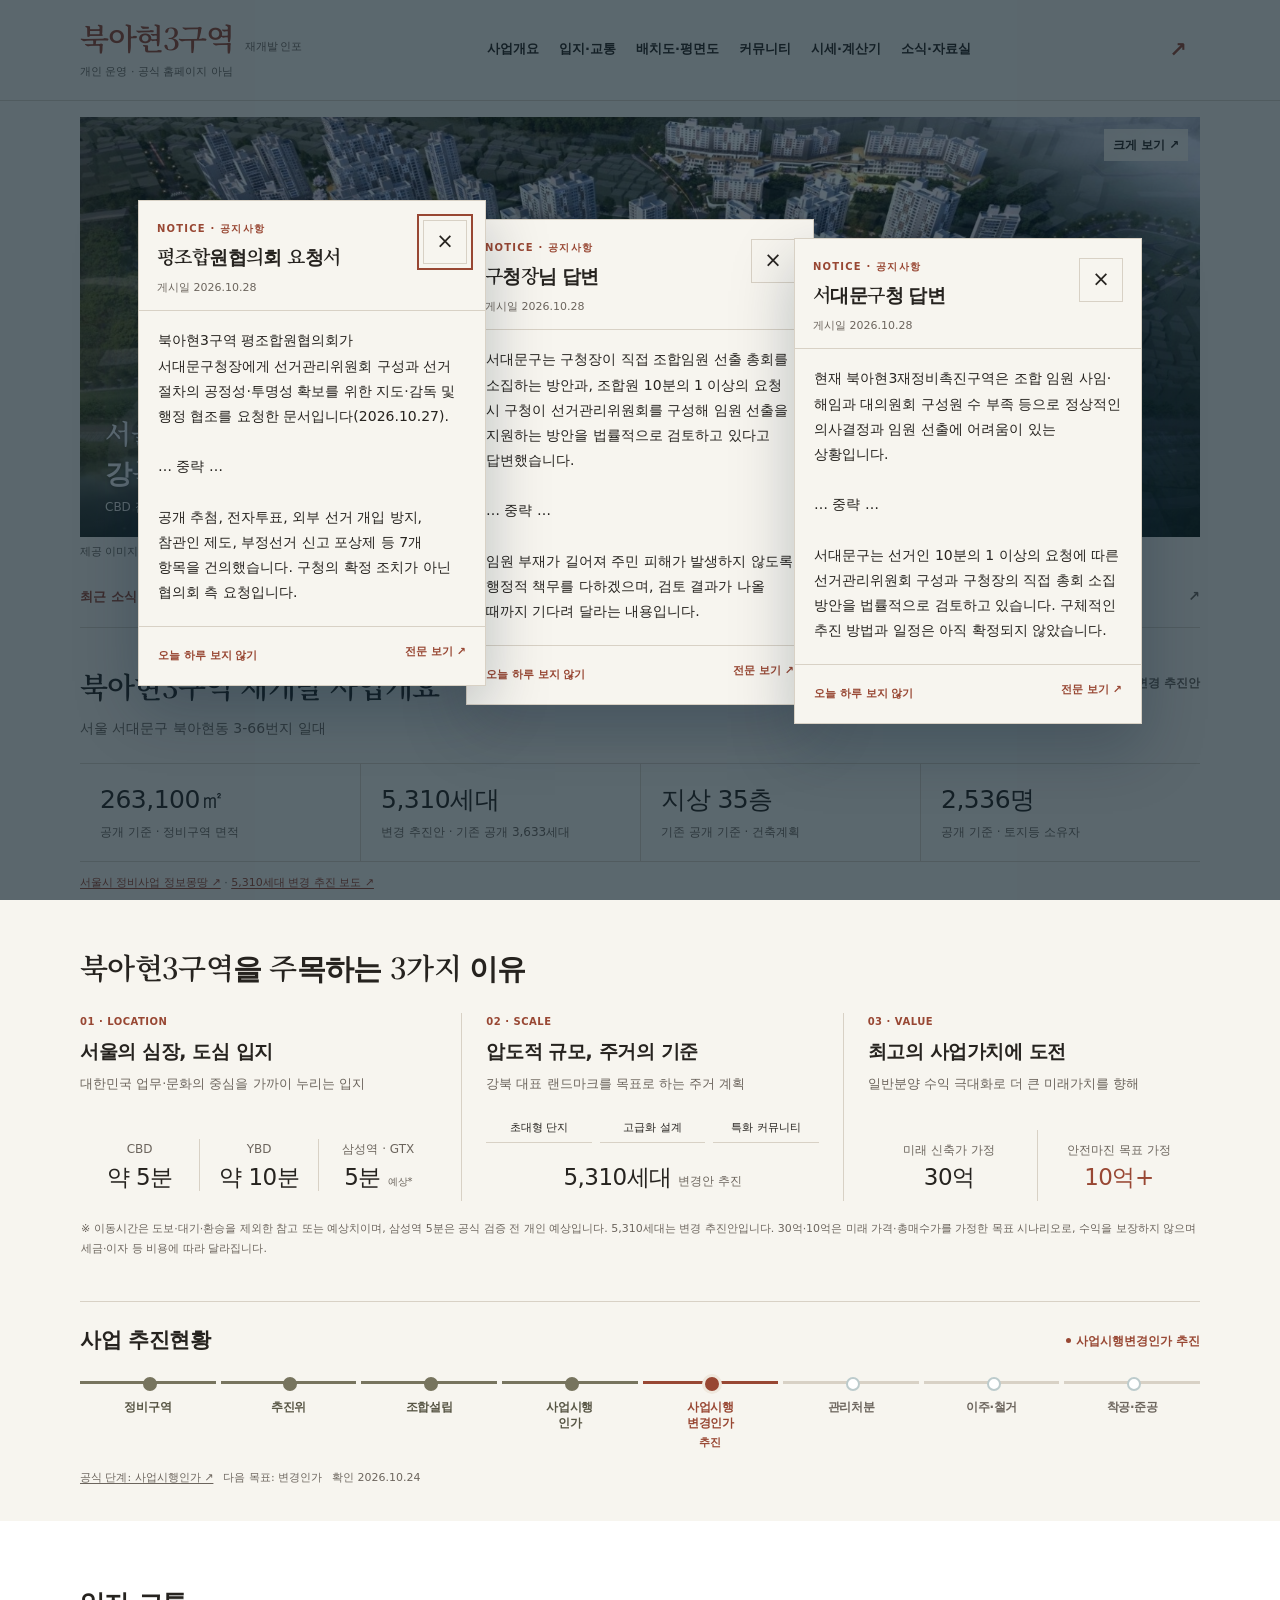
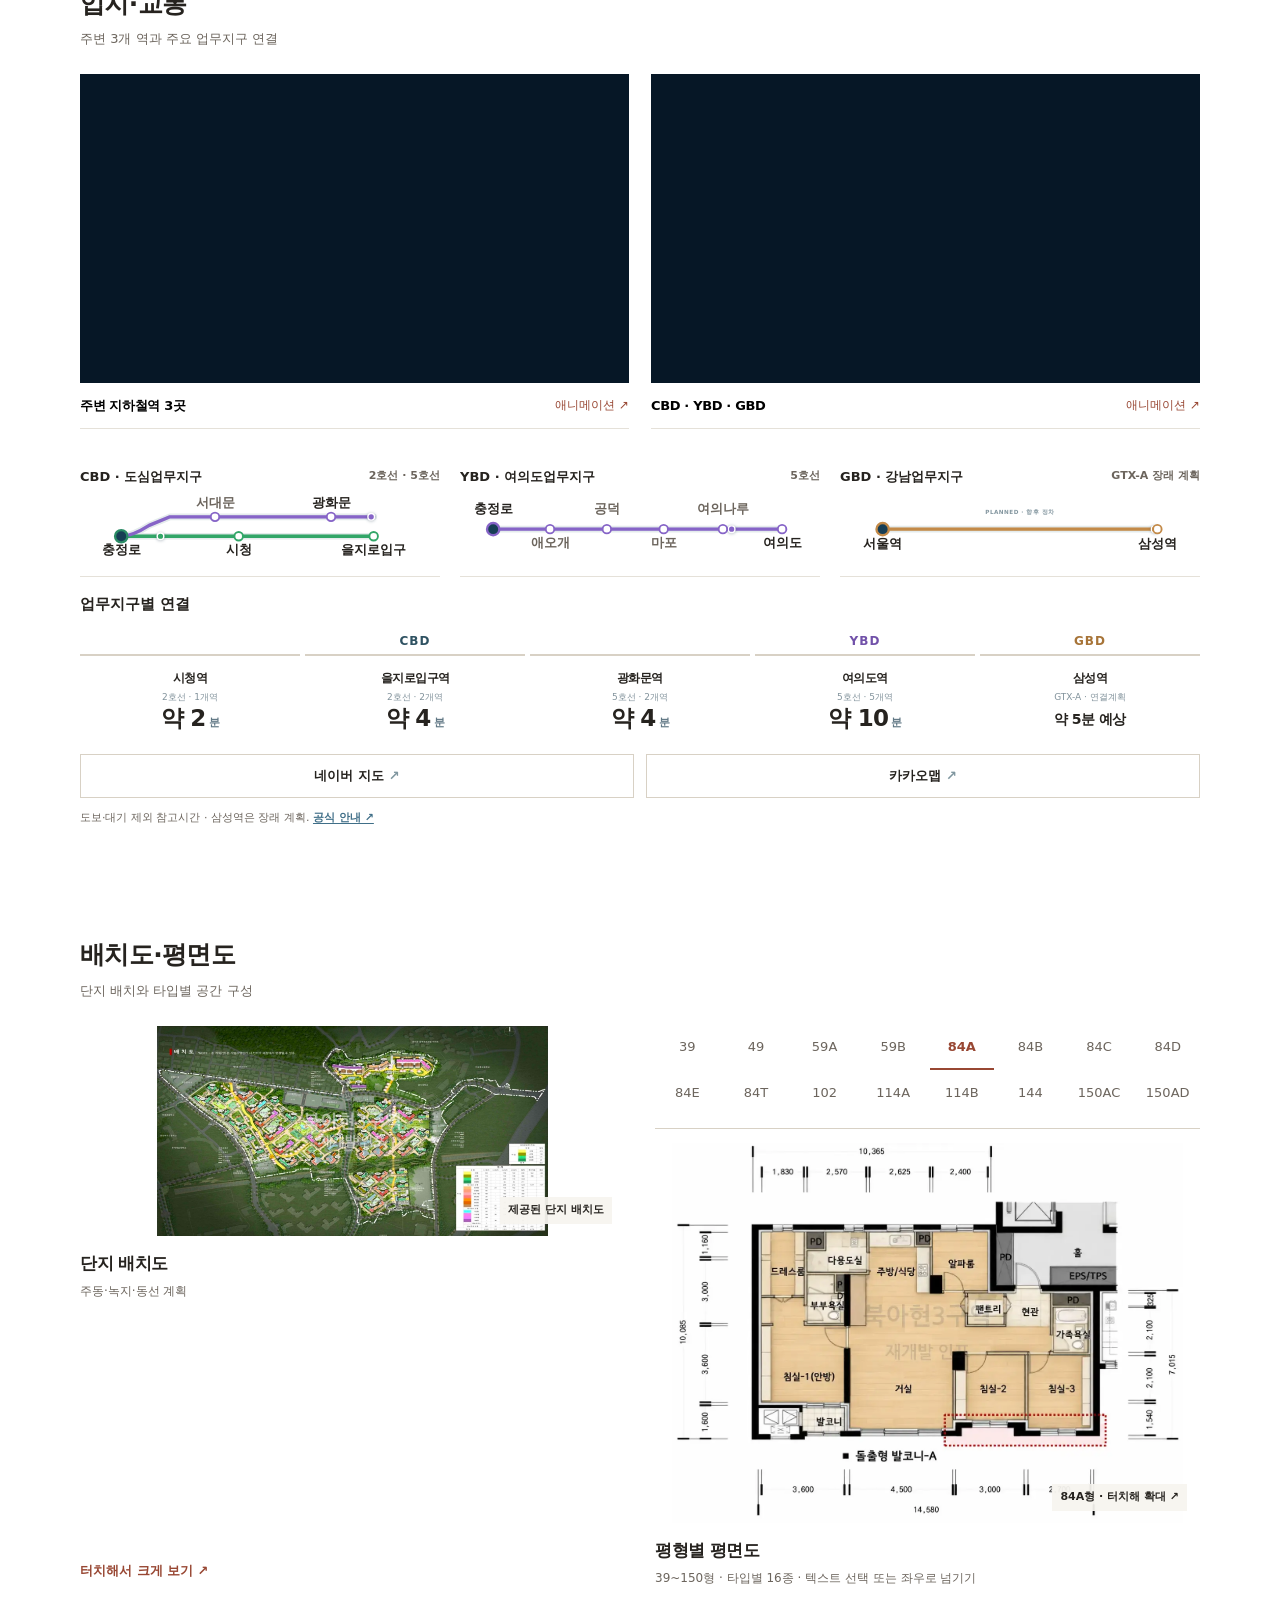
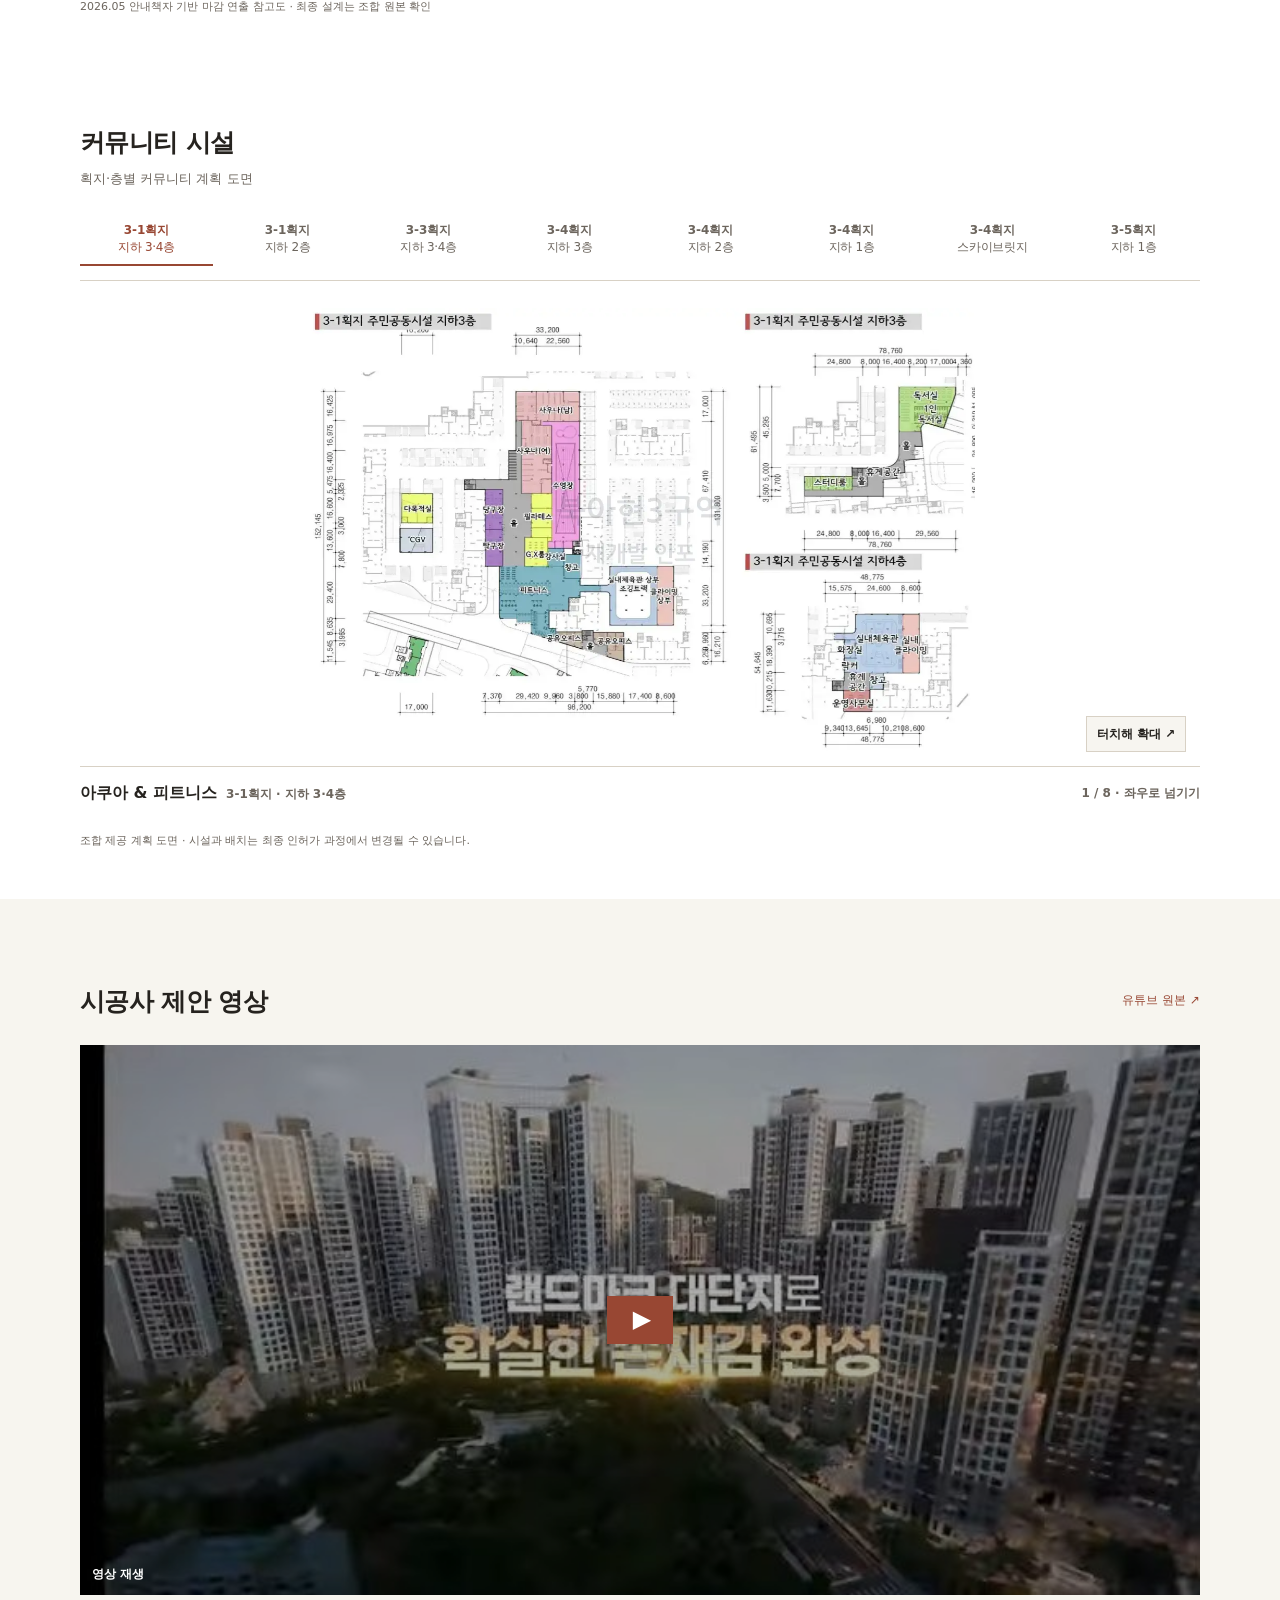
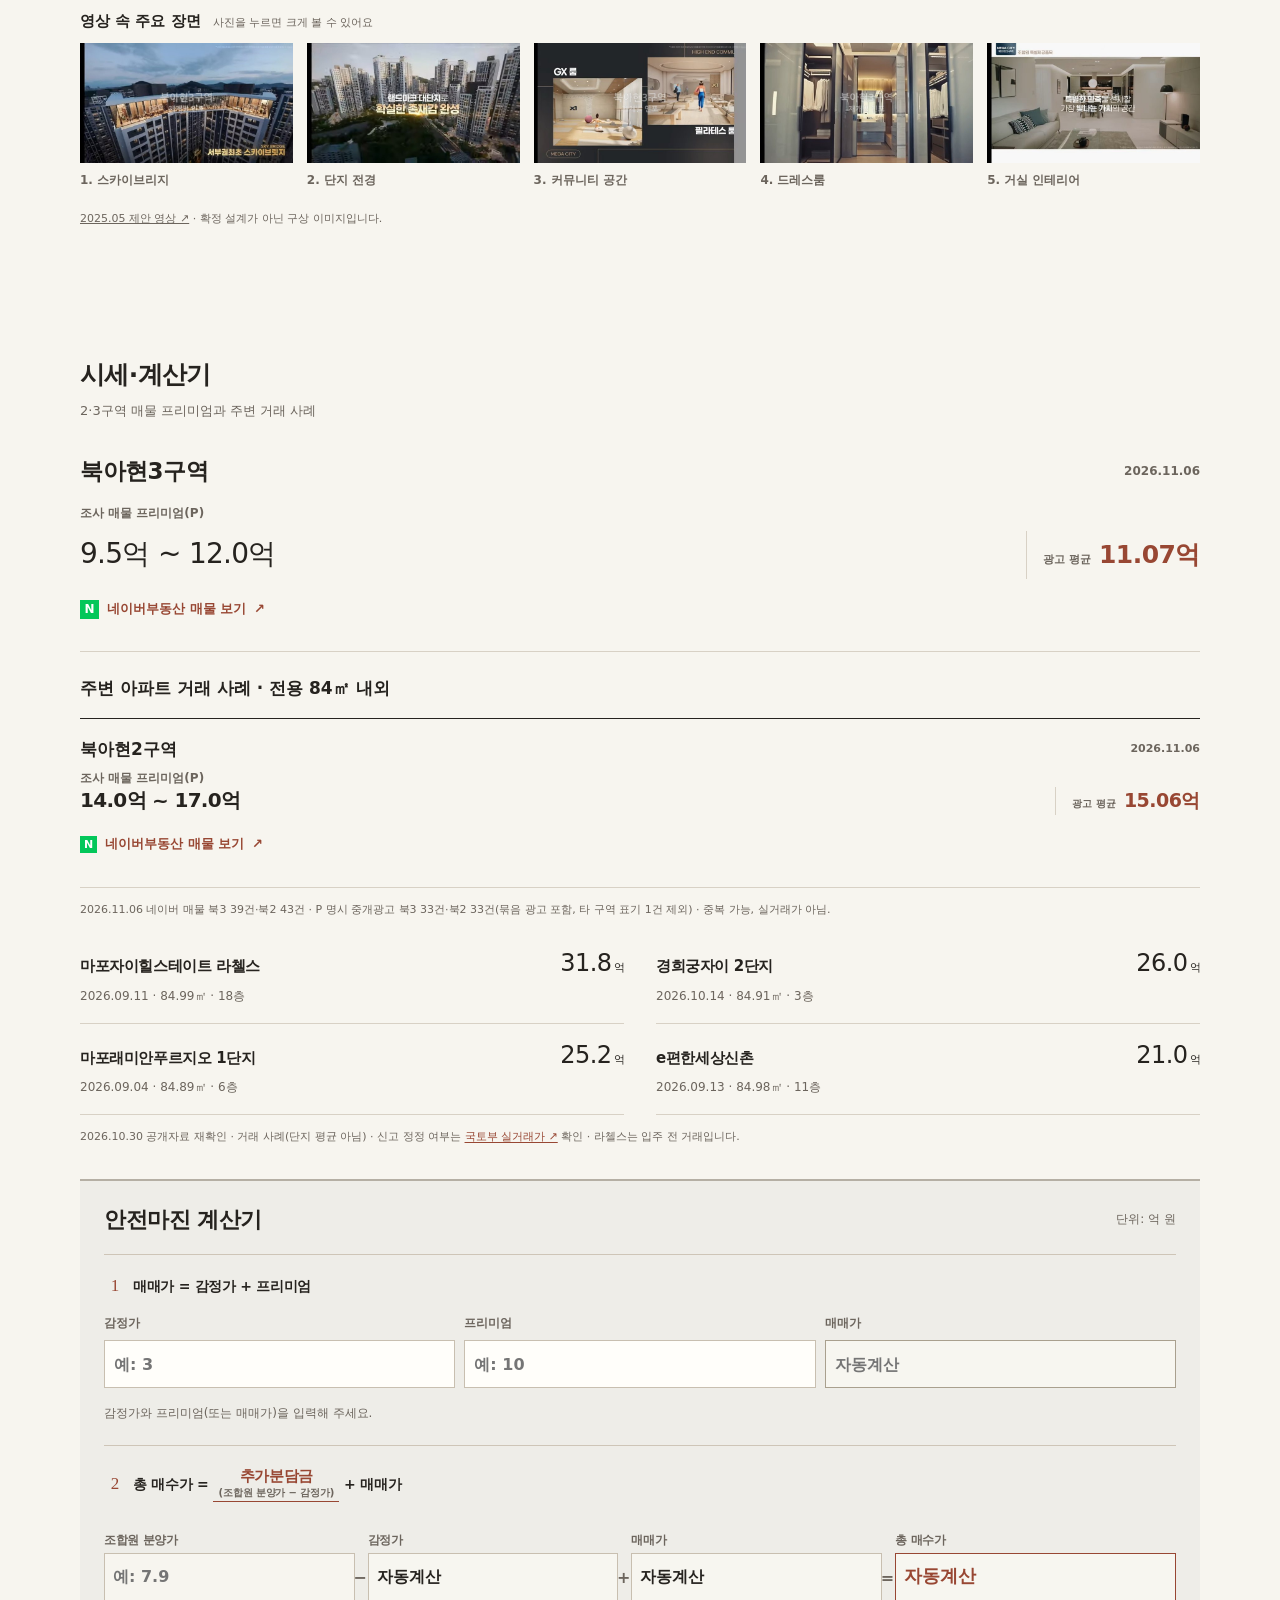
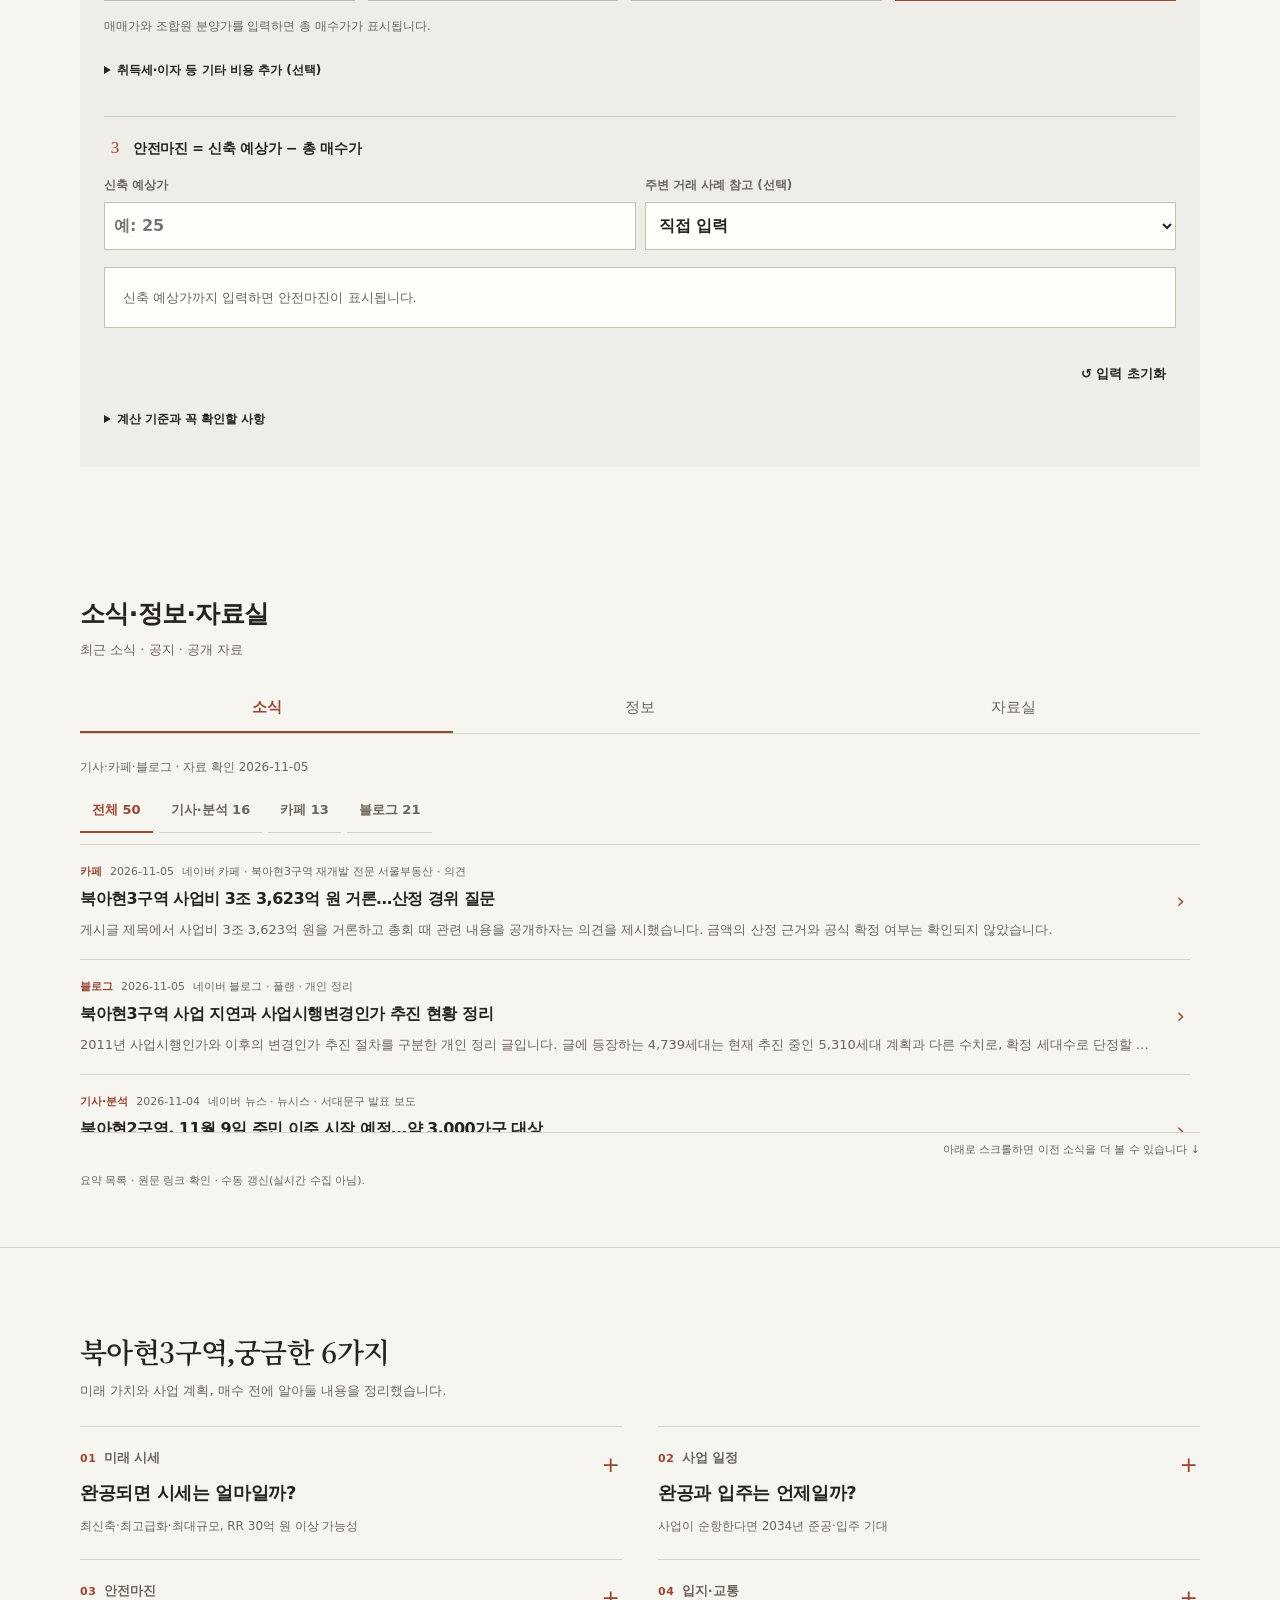
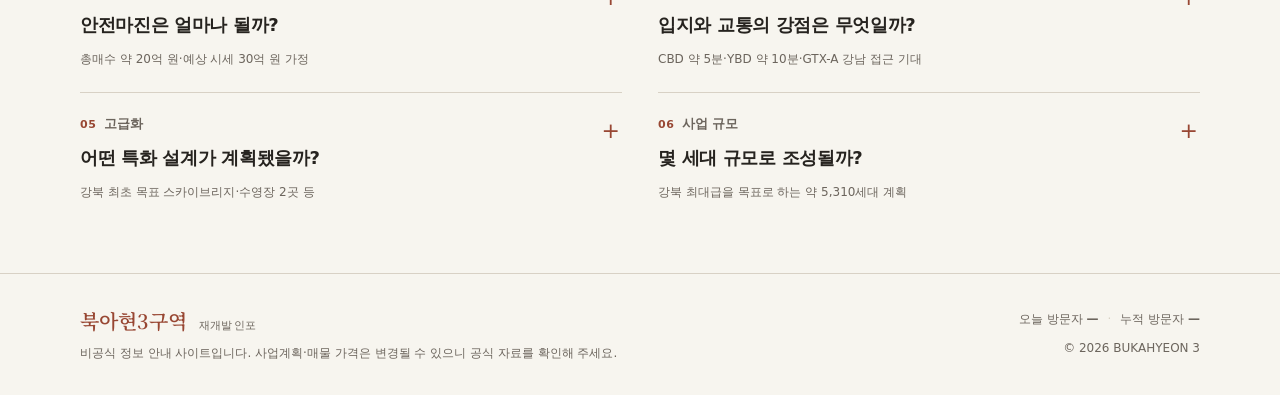
==== commit 19c24279: "2026-11-06: refresh Bukahyeon 2/3 Naver premium snapshot" ====
--- a/index.html
+++ b/index.html
@@ -1231,12 +1231,12 @@
       <div class="section-head"><div><span class="kicker">MARKET & VALUE</span><h2>시세·계산기</h2><p class="section-desc">2·3구역 매물 프리미엄과 주변 거래 사례</p></div></div>
       <div class="market-projects market-projects-primary">
         <article class="market-project market-premium-card">
-          <div class="market-premium-heading"><h3>북아현3구역</h3><span class="market-premium-date">2026.11.05</span></div>
+          <div class="market-premium-heading"><h3>북아현3구역</h3><span class="market-premium-date">2026.11.06</span></div>
           <div class="market-archived-premium">
             <div class="market-premium-caption">조사 매물 프리미엄(P)</div>
             <div class="market-premium-inline">
-              <strong class="market-premium-range">9.5억 ~ 12.5억</strong>
-              <span class="market-premium-average"><span>광고 평균</span><strong>11.22억</strong></span>
+              <strong class="market-premium-range">9.5억 ~ 12.0억</strong>
+              <span class="market-premium-average"><span>광고 평균</span><strong>11.07억</strong></span>
             </div>
           </div>
           <a class="market-listing-link" href="https://naver.me/G6RJIqgQ" target="_blank" rel="noopener noreferrer" aria-label="네이버부동산에서 북아현3구역 매물 보기, 새 창 열림"><span class="naver-mark" aria-hidden="true">N</span>네이버부동산 매물 보기 <span aria-hidden="true">↗</span></a>
@@ -1245,18 +1245,18 @@
       <h3 class="market-subhead">주변 아파트 거래 사례 · 전용 84㎡ 내외</h3>
       <div class="market-projects market-projects-secondary">
         <article class="market-project market-premium-card">
-          <div class="market-premium-heading"><h3>북아현2구역</h3><span class="market-premium-date">2026.11.05</span></div>
+          <div class="market-premium-heading"><h3>북아현2구역</h3><span class="market-premium-date">2026.11.06</span></div>
           <div class="market-archived-premium">
             <div class="market-premium-caption">조사 매물 프리미엄(P)</div>
             <div class="market-premium-inline">
               <strong class="market-premium-range">14.0억 ~ 17.0억</strong>
-              <span class="market-premium-average"><span>광고 평균</span><strong>15.08억</strong></span>
+              <span class="market-premium-average"><span>광고 평균</span><strong>15.06억</strong></span>
             </div>
           </div>
           <a class="market-listing-link" href="https://naver.me/5c87plL3" target="_blank" rel="noopener noreferrer" aria-label="네이버부동산에서 북아현2구역 매물 보기, 새 창 열림"><span class="naver-mark" aria-hidden="true">N</span>네이버부동산 매물 보기 <span aria-hidden="true">↗</span></a>
         </article>
       </div>
-      <p class="market-alert">2026.11.05 네이버 매물 북3 45건·북2 44건 · P 명시 중개광고 북3 39건·북2 34건(묶음 광고 포함, 타 구역 표기 1건 제외) · 중복 가능, 실거래가 아님.</p>
+      <p class="market-alert">2026.11.06 네이버 매물 북3 39건·북2 43건 · P 명시 중개광고 북3 33건·북2 33건(묶음 광고 포함, 타 구역 표기 1건 제외) · 중복 가능, 실거래가 아님.</p>
       <div class="market-prices">
         <article class="price-card"><div class="price-main"><h4>마포자이힐스테이트 라첼스</h4><strong>31.8<small>억</small></strong></div><p>2026.09.11 · 84.99㎡ · 18층</p></article>
         <article class="price-card"><div class="price-main"><h4>경희궁자이 2단지</h4><strong>26.0<small>억</small></strong></div><p>2026.10.14 · 84.91㎡ · 3층</p></article>
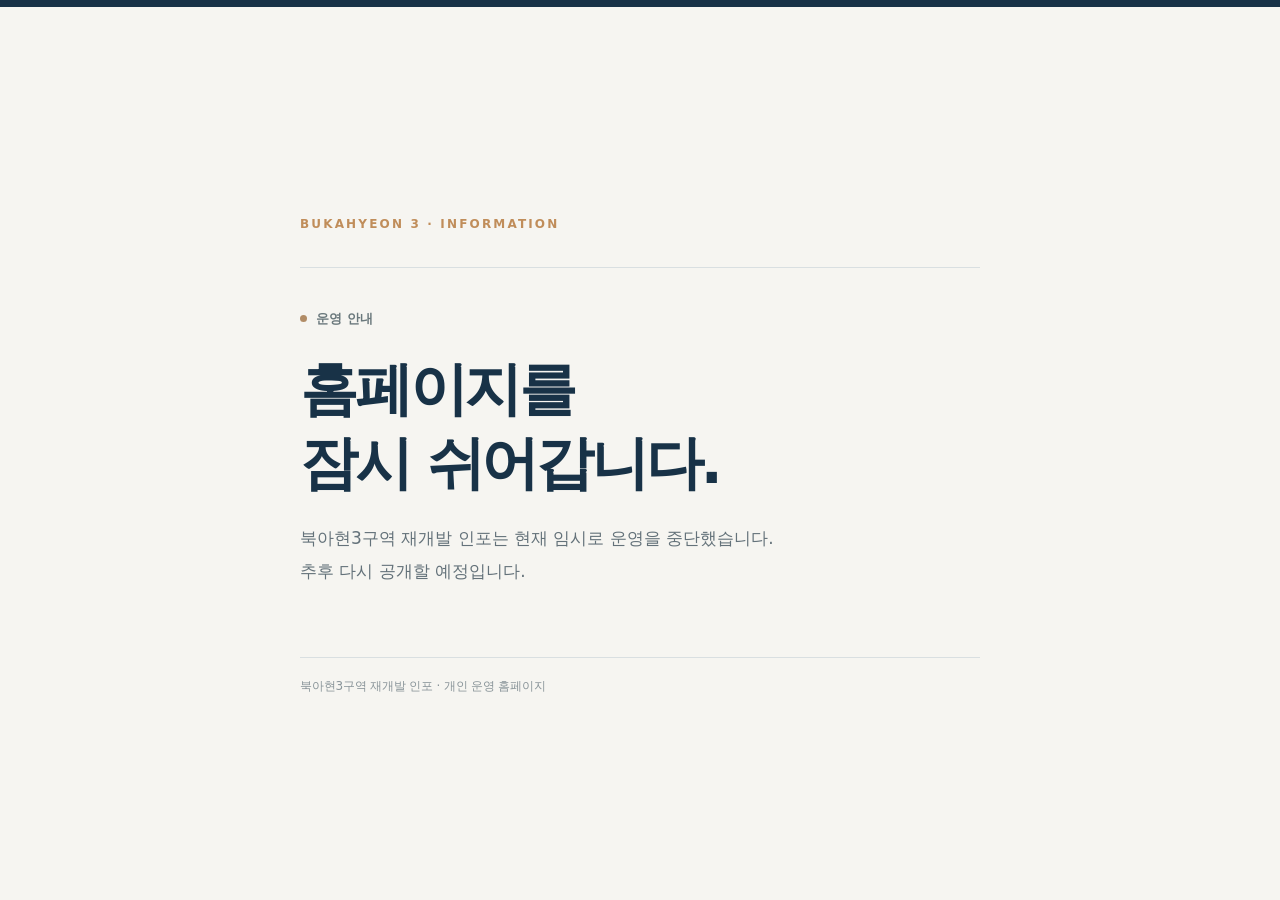
==== commit 8425a42f: "Temporarily show maintenance notice while preserving original site in backup branch" ====
--- a/index.html
+++ b/index.html
@@ -3,2187 +3,40 @@
 <head>
   <meta charset="utf-8">
   <meta name="viewport" content="width=device-width, initial-scale=1">
-  <meta name="theme-color" content="#f7f5ef">
+  <meta name="theme-color" content="#f6f5f1">
   <meta name="google-site-verification" content="H_3mZQ_dGA0BPkucGPuCed0ZDEH2zjo6NogkoZTd5_s">
-  <link rel="icon" type="image/svg+xml" href="assets/favicon.svg">
-  <meta name="description" content="북아현3구역 재개발 정보. 북아현뉴타운 사업개요와 추진현황, 입지·교통, 조감도, 평면도, 매물 프리미엄, 주변 시세 및 최신 소식을 확인하세요.">
+  <meta name="description" content="북아현3구역 재개발 인포 홈페이지가 현재 임시로 운영을 중단했습니다.">
   <meta property="og:type" content="website">
   <meta property="og:site_name" content="북아현3구역 재개발 인포">
-  <meta property="og:title" content="북아현3구역 재개발 인포 | 사업현황·조감도·평면도·시세">
-  <meta property="og:description" content="북아현3구역 재개발 정보. 북아현뉴타운 사업개요와 추진현황, 입지·교통, 조감도, 평면도, 매물 프리미엄, 주변 시세 및 최신 소식을 확인하세요.">
-  <!-- 공개 HTTPS 주소가 정해지면 og:url, 절대주소 og:image, canonical을 추가합니다. -->
-  <title>북아현3구역 재개발 인포 | 사업현황·조감도·평면도·시세</title>
+  <meta property="og:title" content="홈페이지 임시 운영 중단 | 북아현3구역 재개발 인포">
+  <meta property="og:description" content="홈페이지를 잠시 쉬어갑니다.">
+  <link rel="icon" type="image/svg+xml" href="assets/favicon.svg">
+  <title>홈페이지 임시 운영 중단 | 북아현3구역 재개발 인포</title>
   <style>
-    :root{--ink:#183247;--navy:#17334b;--navy2:#294e67;--muted:#6d7b84;--paper:#f7f8f6;--white:#fff;--line:#e4e9e7;--accent:#e99d55;--pale:#fff3e8;--green:#2c8773;--shadow:0 16px 48px rgba(24,50,71,.08)}
-    *{box-sizing:border-box}html{scroll-behavior:smooth}body{margin:0;background:var(--paper);color:var(--ink);font-family:Pretendard,"Noto Sans KR","Apple SD Gothic Neo",system-ui,-apple-system,sans-serif;line-height:1.6;word-break:keep-all}button,input,select,textarea{font:inherit}button{cursor:pointer}a{color:inherit;text-decoration:none}section{scroll-margin-top:90px}.wrap{width:min(1160px,calc(100% - 44px));margin:auto}
-    .site-header{position:sticky;top:0;z-index:50;background:rgba(255,255,255,.95);backdrop-filter:blur(16px);border-bottom:1px solid var(--line)}.header-in{display:flex;align-items:center;justify-content:space-between;min-height:78px;gap:24px}.brand{display:flex;align-items:center;gap:12px;min-width:max-content}.brand-mark{width:40px;height:40px;background:var(--navy);border-radius:12px;display:grid;place-items:center;color:#f8c58b;box-shadow:0 6px 14px #17334b25}.brand strong{font-size:18px;letter-spacing:-.7px}.brand small{display:block;color:var(--muted);font-size:11px;letter-spacing:.4px;margin-top:-2px}.nav{display:flex;align-items:center;gap:26px}.nav a{font-size:13px;font-weight:700;color:#536776;transition:color .2s}.nav a:hover,.nav a:focus-visible{color:var(--accent)}.top-badge{border:1px solid #e6e2d9;border-radius:100px;padding:7px 11px;font-size:11px;color:#86694d;background:#fff9f3;white-space:nowrap}.menu-button{display:none;background:none;border:0;padding:10px;color:var(--ink)}
-    .hero{background:linear-gradient(122deg,#17334b 0%,#234963 62%,#2b5366 100%);color:white;overflow:hidden;position:relative}.hero:before{content:"";position:absolute;inset:0;background:radial-gradient(circle at 83% 28%,rgba(244,181,112,.19),transparent 28%),linear-gradient(90deg,transparent 85%,rgba(255,255,255,.025) 85%);background-size:auto,52px 52px;pointer-events:none}.hero-in{min-height:460px;display:grid;grid-template-columns:1.14fr .86fr;align-items:center;gap:30px;padding-block:78px 84px;position:relative}.eyebrow{color:#f9c48c;letter-spacing:2.4px;font-size:12px;font-weight:800}.hero h1{font-size:clamp(35px,4.8vw,60px);letter-spacing:-2.7px;line-height:1.19;margin:20px 0 20px}.hero h1 em{font-style:normal;color:#ffcc94}.hero-p{color:#d5e2e8;max-width:510px;font-size:16px;line-height:1.85;margin:0 0 29px}.hero-actions{display:flex;gap:10px;flex-wrap:wrap}.btn{display:inline-flex;justify-content:center;align-items:center;gap:8px;border:1px solid transparent;border-radius:9px;font-weight:800;font-size:13px;min-height:45px;padding:0 19px;transition:transform .2s,background .2s}.btn:hover{transform:translateY(-2px)}.btn-primary{color:#1b3244;background:#f8c78f}.btn-outline{color:#fff;border-color:#88a0b0;background:#ffffff09}.btn-light{background:#fff;color:var(--ink);border-color:var(--line)}.hero-art{position:relative;height:315px}.sun{position:absolute;width:218px;height:218px;border-radius:50%;background:linear-gradient(140deg,#e9af76,#efc9a0);opacity:.83;right:62px;top:2px;box-shadow:0 0 90px #f2ae6b32}.city{position:absolute;bottom:5px;right:0;left:2%;height:235px;display:flex;align-items:end;gap:9px;filter:drop-shadow(0 12px 15px #102c4480)}.building{width:13%;background:linear-gradient(110deg,#66869a,#365c75);border-radius:4px 4px 0 0;position:relative;overflow:hidden}.building:before{content:"";position:absolute;inset:12px 8px;background:repeating-linear-gradient(to bottom,transparent 0 15px,#c7d8df65 15px 19px,transparent 19px 27px),repeating-linear-gradient(to right,transparent 0 15px,#c7d8df65 15px 19px,transparent 19px 29px);opacity:.75}.building:nth-child(1){height:43%;width:14%}.building:nth-child(2){height:63%}.building:nth-child(3){height:84%;width:16%}.building:nth-child(4){height:54%;width:12%}.building:nth-child(5){height:100%;width:18%;background:linear-gradient(110deg,#aec1c9,#628396)}.building:nth-child(6){height:73%;width:12%}.building:nth-child(7){height:50%;width:15%}.ground{position:absolute;bottom:-2px;left:0;right:0;height:12px;background:#9bb0b6;border-radius:10px;opacity:.6}.art-note{position:absolute;right:0;top:1px;background:#ffffff16;border:1px solid #ffffff35;border-radius:20px;padding:5px 13px;color:#e7eff4;font-size:11px;backdrop-filter:blur(8px)}
-    .notice-wrap{margin-top:-31px;position:relative;z-index:3}.notice-strip{display:flex;align-items:center;gap:14px;padding:19px 22px;background:white;box-shadow:var(--shadow);border:1px solid var(--line);border-radius:13px}.notice-mark{background:#fdf1e6;color:#bd722f;padding:6px 10px;border-radius:6px;font-size:12px;font-weight:800;white-space:nowrap}.notice-strip p{margin:0;font-size:13px;color:#536775;flex:1}.notice-strip b{color:var(--ink)}
-    .section{padding:85px 0}.section.slim{padding-top:63px}.section-head{display:flex;justify-content:space-between;align-items:end;gap:20px;margin-bottom:27px}.kicker{font-weight:900;font-size:11px;letter-spacing:2px;color:#c37e42;display:block;margin-bottom:6px}.section h2{font-size:clamp(26px,3vw,35px);margin:0;letter-spacing:-1.5px;line-height:1.3}.section-desc{font-size:14px;color:var(--muted);margin:10px 0 0}.text-link{font-size:13px;color:var(--navy2);font-weight:800;border-bottom:1px solid #b9ccd3;padding:5px 1px;white-space:nowrap}.overview-grid{display:grid;grid-template-columns:1.4fr 1fr 1fr;gap:16px}.panel{border:1px solid var(--line);background:#fff;border-radius:14px;box-shadow:0 5px 22px #18324707}.overview-main{background:#edf3f2;border-color:#dfebe7;padding:30px;min-height:216px;display:flex;flex-direction:column;justify-content:space-between}.overview-main .small-label{font-size:12px;font-weight:800;color:#5d8579}.overview-main h3{font-size:24px;letter-spacing:-.8px;margin:9px 0;color:#204c47}.overview-main p{color:#65847c;font-size:13px;margin:0}.overview-icon{font-size:36px;line-height:1}.overview-card{padding:25px;display:flex;flex-direction:column;justify-content:space-between;min-height:216px}.overview-card .icon-box{background:#f0f5f7;border-radius:12px;width:48px;height:48px;display:grid;place-items:center;font-size:25px}.overview-card h3{font-size:17px;letter-spacing:-.5px;margin:12px 0 5px}.overview-card p{color:var(--muted);font-size:12px;margin:0}.muted-label{display:inline-flex;align-items:center;gap:6px;font-size:11px;color:#638174;font-weight:800}.muted-label:before{content:"";height:7px;width:7px;background:#80b3a1;border-radius:50%}
-    .timeline-shell{background:#fff;border:1px solid var(--line);border-radius:15px;padding:27px;box-shadow:0 5px 22px #18324707}.timeline-top{display:flex;justify-content:space-between;align-items:center;gap:20px;margin-bottom:23px}.timeline-top p{margin:0;color:var(--muted);font-size:13px}.status{font-size:11px;font-weight:800;background:#f3f5f5;border:1px solid #e6ebeb;color:#687d84;padding:6px 11px;border-radius:100px;white-space:nowrap}.stages{display:grid;grid-template-columns:repeat(7,1fr);gap:8px}.stage{position:relative;padding-top:25px;border-top:3px solid #dde6e7}.stage:before{content:"";position:absolute;top:-7px;left:0;width:11px;height:11px;border:3px solid #dde6e7;background:#fff;border-radius:50%}.stage b{display:block;font-size:12px;letter-spacing:-.3px}.stage small{color:#98a3a7;font-size:10px}.timeline-foot{margin:24px 0 0;border-top:1px dashed var(--line);padding-top:17px;font-size:12px;color:#7b898d}
-    .news-layout{display:grid;grid-template-columns:1.7fr .85fr;gap:22px}.news-tools{display:flex;align-items:center;gap:11px;flex-wrap:wrap;margin-bottom:20px}.filters{display:flex;gap:6px;flex-wrap:wrap;flex:1}.filter{border:1px solid #dce5e6;background:white;color:#637783;border-radius:100px;padding:7px 13px;font-size:12px;font-weight:700}.filter.active{background:var(--navy);color:white;border-color:var(--navy)}.search{border:1px solid #dce5e6;border-radius:100px;display:flex;align-items:center;gap:7px;padding:6px 12px;background:#fff}.search input{width:130px;border:0;outline:0;font-size:12px;background:transparent;min-height:22px}.news-cards{display:grid;grid-template-columns:repeat(2,minmax(0,1fr));gap:14px}.news-card{display:flex;flex-direction:column;min-height:208px;text-align:left;border-radius:13px;background:#fff;border:1px solid var(--line);padding:22px;transition:border .2s,transform .2s,box-shadow .2s}.news-card:hover{border-color:#d6ac84;box-shadow:0 14px 30px #17334b0d;transform:translateY(-2px)}.cat{font-weight:800;font-size:11px;color:#c47c3b}.news-card h3{font-size:17px;letter-spacing:-.5px;line-height:1.52;margin:13px 0 7px}.news-card p{margin:0;color:var(--muted);font-size:12px;line-height:1.75;flex:1}.card-bottom{display:flex;justify-content:space-between;align-items:center;margin-top:21px;color:#98a3a8;font-size:11px}.draft-tag{display:inline-block;background:#f6f0e8;color:#9b7e5b;font-weight:700;padding:2px 6px;border-radius:4px;margin-left:4px}.side-stack{display:grid;gap:16px;align-content:start}.side-panel{padding:25px;background:#fff}.side-panel h3{margin:0 0 16px;font-size:18px;letter-spacing:-.5px}.side-panel p{color:#71818b;font-size:12px;line-height:1.8;margin:0 0 14px}.mini-list{list-style:none;margin:0;padding:0}.mini-list li{padding:10px 0;border-bottom:1px solid var(--line);font-size:13px;color:#526773}.mini-list li:last-child{border:0}.mini-list li:before{content:"•";color:#d39a6b;padding-right:8px}.side-accent{background:#234b5a;color:#fff;border-color:#234b5a}.side-accent h3{color:#fff}.side-accent p{color:#d5e3e9}.side-accent .btn{width:100%;background:#fff;color:#294d5c}
-    .resource-block{background:#edf1f0}.resource-grid{display:grid;grid-template-columns:repeat(3,1fr);gap:15px}.resource-card{background:#fff;border:1px solid #e1e8e5;border-radius:13px;padding:25px;min-height:190px;display:flex;flex-direction:column;align-items:start}.resource-icon{width:46px;height:46px;border-radius:12px;background:#edf3f1;display:grid;place-items:center;font-size:24px}.resource-card h3{font-size:17px;margin:19px 0 5px}.resource-card p{margin:0;color:var(--muted);font-size:12px;flex:1}.resource-card span:last-child{display:block;margin-top:17px;color:#8b9a9e;font-size:11px;font-weight:800}.resource-card button{border:0;background:none;padding:0;text-align:left;width:100%;height:100%;display:flex;flex-direction:column;align-items:start;color:inherit}.resource-card button:hover h3{text-decoration:underline}
-    .faq-grid{display:grid;grid-template-columns:.7fr 1.3fr;gap:45px}.faq-grid p{color:var(--muted);font-size:14px}.qa{border-bottom:1px solid var(--line);background:transparent}.qa summary{list-style:none;cursor:pointer;font-weight:800;font-size:15px;padding:21px 30px 21px 0;position:relative}.qa summary::-webkit-details-marker{display:none}.qa summary:after{content:"+";position:absolute;right:5px;color:#a07653;font-size:24px;top:14px;font-weight:400}.qa[open] summary:after{content:"−"}.qa p{font-size:13px;color:#6c7c83;margin:0;padding:0 30px 21px 0}
-    .footer{background:#163145;color:#d5e2e6;padding:44px 0}.footer-in{display:flex;align-items:start;justify-content:space-between;gap:35px}.footer strong{color:white;font-size:17px}.footer p{font-size:12px;color:#bdcbd1;max-width:650px;line-height:1.9;margin:11px 0 0}.footer small{color:#94aab3;font-size:11px}.empty{grid-column:1/-1;padding:35px;border:1px dashed #cbd6d8;text-align:center;color:var(--muted);border-radius:12px;font-size:13px}
-    dialog{border:0;border-radius:17px;box-shadow:0 32px 90px #071e3299;padding:0;max-height:min(88vh,820px);width:min(580px,calc(100% - 30px));color:var(--ink)}dialog::backdrop{background:rgba(10,27,40,.7)}.dialog-head{padding:25px 26px;border-bottom:1px solid var(--line);display:flex;justify-content:space-between;gap:20px;align-items:start}.dialog-head h2{margin:3px 0 0;font-size:22px;letter-spacing:-.7px}.dialog-body{padding:24px 26px;overflow-y:auto;max-height:calc(88vh - 108px)}.close-btn{border:0;background:#f2f5f5;color:#345060;font-size:21px;width:32px;height:32px;border-radius:8px;line-height:1}.article-text{white-space:pre-line;font-size:14px;line-height:1.9;color:#4c606a}.form-grid{display:grid;gap:15px}.field{display:grid;gap:6px;font-size:12px;font-weight:800;color:#48616e}.field input,.field textarea,.field select{width:100%;border-radius:8px;border:1px solid #dbe3e5;outline:0;padding:11px;font-size:14px;color:var(--ink);background:white}.field textarea{min-height:135px;resize:vertical}.field :is(input,textarea,select):focus{border-color:#d49c65;box-shadow:0 0 0 3px #e99d5526}.form-foot{display:flex;gap:8px;flex-wrap:wrap;align-items:center;margin-top:10px}.save-note{background:#fff5e9;border:1px solid #f4dfc7;color:#946b3f;padding:10px 12px;border-radius:8px;font-size:12px}.toast{position:fixed;right:22px;bottom:20px;background:#153a44;color:white;border-radius:10px;padding:12px 17px;font-size:13px;z-index:100;box-shadow:var(--shadow);max-width:calc(100% - 44px)}.hide{display:none!important}
-    @media(max-width:960px){.nav{gap:13px}.nav a{font-size:12px}.hero-art{height:260px}.stages{grid-template-columns:repeat(4,1fr);row-gap:24px}.overview-grid{grid-template-columns:1.3fr 1fr}.overview-main{grid-row:span 2}.news-layout{grid-template-columns:1fr}.side-stack{grid-template-columns:1fr 1fr}}
-    @media(max-width:680px){.wrap{width:min(100% - 30px,1160px)}.header-in{min-height:66px}.brand strong{font-size:16px}.brand-mark{width:36px;height:36px}.top-badge{margin-left:auto}.menu-button{display:block}.nav{display:none;position:absolute;top:66px;left:0;right:0;background:white;border-bottom:1px solid var(--line);padding:15px 22px 20px;flex-direction:column;align-items:stretch;gap:0;box-shadow:0 18px 28px #15304713}.nav.open{display:flex}.nav a{font-size:14px;padding:10px 0}.hero-in{grid-template-columns:1fr;min-height:0;padding:56px 0 65px;gap:0}.hero h1{font-size:38px;letter-spacing:-1.9px}.hero-p{font-size:14px}.hero-art{height:145px;margin-top:30px;opacity:.8}.sun{width:145px;height:145px;right:60px}.city{height:140px;max-width:400px;margin:auto}.art-note{display:none}.notice-strip{align-items:start;padding:16px;gap:10px}.notice-strip p{font-size:12px}.section{padding:61px 0}.section.slim{padding-top:51px}.section-head{align-items:start;gap:10px}.section h2{font-size:28px}.overview-grid{grid-template-columns:1fr 1fr;gap:11px}.overview-main{grid-column:1/-1;grid-row:auto;min-height:155px}.overview-card{min-height:185px;padding:19px}.overview-card h3{font-size:15px}.timeline-shell{padding:20px}.timeline-top{align-items:start}.stages{grid-template-columns:repeat(2,1fr)}.news-cards{grid-template-columns:1fr}.news-card{min-height:177px}.search{width:100%}.search input{width:100%}.side-stack{grid-template-columns:1fr}.resource-grid{grid-template-columns:1fr}.resource-card{min-height:155px}.faq-grid{grid-template-columns:1fr;gap:0}.footer-in{flex-direction:column;gap:15px}.footer{padding:35px 0}.dialog-head,.dialog-body{padding:19px}}
-    @media(prefers-reduced-motion:reduce){html{scroll-behavior:auto}*,*:before,*:after{transition:none!important}}
-    /* Promotion-first additions, with source-labeled facts and plan links. */
-    .hero-in{min-height:555px}.hero h1{font-size:clamp(37px,4.8vw,61px)}.hero-p{max-width:590px}.hero-figures{display:flex;gap:17px;flex-wrap:wrap;margin-top:34px}.hero-figure{border-left:2px solid #f2c18c;padding-left:13px;min-width:106px}.hero-figure b{display:block;color:#fff;font-size:24px;letter-spacing:-1px;line-height:1.2}.hero-figure span{display:block;color:#bfcfd9;font-size:10px;margin-top:6px}.hero-disclaimer{display:block;font-size:10px;color:#a8bac7;margin-top:14px}.notice-strip a{font-weight:800;text-decoration:underline;text-underline-offset:3px}.location-section{padding-bottom:70px}.section-lead{max-width:730px;font-size:17px;line-height:1.9;color:#596f7a}.location-layout{display:grid;grid-template-columns:1.03fr .97fr;gap:28px;align-items:stretch}.metro-board{background:var(--navy);color:#fff;border-radius:18px;padding:33px;position:relative;overflow:hidden;min-height:390px}.metro-board:before{content:"";position:absolute;width:260px;height:260px;border:1px solid #ffffff16;border-radius:50%;right:-110px;top:-80px;box-shadow:0 0 0 70px #ffffff05,0 0 0 130px #ffffff04}.metro-board h3{font-size:23px;letter-spacing:-.6px;line-height:1.4;margin:0 0 5px;position:relative}.metro-board>p{font-size:12px;color:#bfced7;margin:0 0 25px;position:relative}.metro-row{display:flex;align-items:center;gap:13px;border-bottom:1px solid #ffffff22;padding:14px 0;position:relative}.line-disc{width:31px;height:31px;min-width:31px;border-radius:50%;display:grid;place-items:center;font-size:13px;font-weight:900;color:#fff}.line2{background:#36a85c}.line5{background:#7d5ab9}.linex{background:#bc8b4e}.metro-row b{font-size:15px;letter-spacing:-.3px}.metro-row small{display:block;color:#bfcfd8;font-size:11px;margin-top:2px}.metro-board-foot{font-size:11px;color:#9fb8c4;margin-top:20px;position:relative}.access-cards{display:grid;grid-template-columns:1fr;gap:13px}.access-card{background:#fff;border:1px solid var(--line);padding:23px 25px;border-radius:14px;display:flex;align-items:start;gap:15px;box-shadow:0 5px 15px #19394a06}.access-num{font-weight:900;font-size:12px;color:#c17c42;background:#fbf1e7;width:34px;height:34px;min-width:34px;border-radius:10px;display:grid;place-items:center}.access-card h3{font-size:18px;margin:0 0 4px;letter-spacing:-.5px}.access-card p{font-size:12px;color:var(--muted);margin:0;line-height:1.8}.source-note{font-size:11px;color:#819198;line-height:1.75;margin:14px 0 0}.source-note a{color:#386d87;text-decoration:underline;text-underline-offset:2px}.value-section{background:#f0f3f1}.value-grid{display:grid;grid-template-columns:repeat(3,1fr);gap:15px}.value-card{background:#fff;border:1px solid #e4ebe8;border-radius:15px;padding:29px;min-height:256px;display:flex;flex-direction:column;align-items:flex-start}.value-card .value-no{color:#d6a574;font-size:12px;font-weight:900;letter-spacing:2px}.value-card .value-icon{font-size:34px;margin:17px 0 6px}.value-card h3{font-size:21px;letter-spacing:-.7px;line-height:1.4;margin:3px 0 10px}.value-card p{font-size:13px;color:#6f8189;line-height:1.85;margin:0}.value-caution{background:#e5ece9;border-radius:12px;padding:15px 17px;font-size:12px;color:#627871;margin-top:18px}.about-highlight{font-size:12px;color:#5c7970;font-weight:800}.big-stat{font-size:42px;line-height:1.2;color:#244f4a;letter-spacing:-1.5px;font-weight:900}.big-stat small{font-size:18px}.fact-grid{display:grid;grid-template-columns:repeat(4,1fr);gap:11px;margin-top:20px}.fact-mini{border:1px solid var(--line);border-radius:10px;padding:16px;background:#fff}.fact-mini b{font-size:17px;display:block}.fact-mini span{font-size:11px;color:var(--muted)}.plans-section{background:#fff}.plan-heading{max-width:720px}.plan-grid{display:grid;grid-template-columns:1.1fr 1fr 1fr;gap:16px}.plan-card{border:1px solid var(--line);border-radius:17px;overflow:hidden;background:#fff;display:flex;flex-direction:column;transition:transform .2s,box-shadow .2s}.plan-card:hover{transform:translateY(-3px);box-shadow:var(--shadow)}.plan-art{min-height:210px;background:linear-gradient(145deg,#e3ebec,#d0dddd);position:relative;display:grid;place-items:center;overflow:hidden}.plan-art:before{content:"";position:absolute;inset:16px;background-image:linear-gradient(#7d9ba124 1px,transparent 1px),linear-gradient(90deg,#7d9ba124 1px,transparent 1px);background-size:21px 21px;border:1px solid #93aeb366}.plan-art .plan-glyph{font-size:74px;color:#5c7b84;opacity:.72;position:relative;line-height:1}.plan-art.dark{background:linear-gradient(145deg,#29495c,#446c76)}.plan-art.dark:before{border-color:#ffffff35;background-image:linear-gradient(#ffffff13 1px,transparent 1px),linear-gradient(90deg,#ffffff13 1px,transparent 1px)}.plan-art.dark .plan-glyph{color:#bdd7d8}.plan-caption{position:absolute;right:13px;bottom:12px;font-size:10px;padding:4px 8px;background:#ffffffde;color:#3f6170;border-radius:5px;font-weight:800}.plan-text{padding:22px;display:flex;flex:1;flex-direction:column}.plan-text h3{font-size:19px;letter-spacing:-.5px;margin:0 0 7px}.plan-text p{font-size:12px;line-height:1.8;color:var(--muted);margin:0 0 17px;flex:1}.plan-open{color:#305b70;font-size:12px;font-weight:900}.plan-alert{border-left:3px solid #deaa74;background:#fff8f0;padding:14px 17px;margin-top:22px;color:#8b6a48;font-size:12px;line-height:1.85}.brand small{letter-spacing:.1px}
-    @media(max-width:960px){.location-layout{grid-template-columns:1fr}.metro-board{min-height:0}.fact-grid{grid-template-columns:repeat(2,1fr)}.value-grid{grid-template-columns:repeat(2,1fr)}.plan-grid{grid-template-columns:repeat(2,1fr)}}
-    @media(max-width:680px){.hero-in{min-height:0}.hero h1{font-size:38px}.hero-figures{gap:12px;margin-top:26px}.hero-figure{min-width:88px}.hero-figure b{font-size:21px}.location-section{padding-bottom:50px}.metro-board{padding:24px}.access-card{padding:19px}.value-grid,.plan-grid{grid-template-columns:1fr}.value-card{min-height:0;padding:24px}.plan-art{min-height:185px}.fact-grid{grid-template-columns:repeat(2,1fr)}.big-stat{font-size:37px}.source-note{line-height:1.8}}
-    /* V4: Scrollable home, overview first, with shorter transit and value sections. */
-    .dashboard-only.hero,.dashboard-only.notice-wrap,.detail-return,.quick-section{display:none!important}
-    .compact-overview{padding:29px 0 16px!important}
-    .compact-overview .wrap,.quick-section .wrap{max-width:1020px}
-    .compact-heading{display:flex;align-items:end;justify-content:space-between;gap:15px;margin-bottom:13px}
-    .compact-heading .kicker{margin-bottom:3px}
-    .compact-heading h1{font-size:31px;line-height:1.28;letter-spacing:-1.3px;margin:0}
-    .compact-heading p{font-size:12px;color:var(--muted);margin:5px 0 0}
-    .compact-overview .fact-grid{grid-template-columns:repeat(4,minmax(0,1fr));gap:9px;margin-top:0}
-    .compact-overview .fact-mini{padding:15px 18px;border-radius:11px}
-    .compact-overview .fact-mini b{font-size:22px;letter-spacing:-.7px;line-height:1.25}
-    .compact-overview .fact-mini span{display:block;font-size:11px;margin-top:5px}
-    .compact-overview .source-note{font-size:10px;margin-top:10px}
-    .quick-section{padding:10px 0 27px}
-    .quick-head{font-weight:900;font-size:14px;letter-spacing:-.35px;margin:0 0 10px}
-    .quick-grid{display:grid;grid-template-columns:repeat(4,minmax(0,1fr));gap:10px}
-    .quick-card{display:flex;flex-direction:column;align-items:start;text-align:left;gap:4px;padding:20px;border:1px solid #dfe7e5;border-radius:13px;background:#fff;color:var(--ink);min-height:153px;box-shadow:0 5px 18px #18324706;transition:transform .18s,border-color .18s}
-    .quick-card:hover,.quick-card:focus-visible{transform:translateY(-2px);border-color:#d09e6e;outline-offset:2px}
-    .quick-icon{font-size:24px;background:#ecf2f0;color:#305569;width:39px;height:39px;display:grid;place-items:center;border-radius:10px;margin-bottom:6px}
-    .quick-card b{font-size:17px;letter-spacing:-.5px}
-    .quick-card small{font-size:11px;line-height:1.5;color:#7b8b92;flex:1}
-    .quick-card em{font-style:normal;font-size:11px;color:#b2743e;font-weight:900;margin-top:5px}
-    .quick-links{display:flex;flex-wrap:wrap;gap:8px;margin-top:13px}
-    .quick-links button{border:1px solid var(--line);background:#eef2f1;border-radius:100px;padding:8px 13px;font-size:11px;color:#546b74;font-weight:800}
-    .detail-return{padding:14px 0 0}
-    .detail-return button{border:1px solid #d9e4e4;border-radius:100px;background:#fff;padding:9px 15px;color:#395c6c;font-size:12px;font-weight:900}
-    .location-section,.value-section{padding:32px 0 30px}
-    .location-section .section-head,.value-section .section-head{margin-bottom:15px}
-    .location-section h2,.value-section h2{font-size:24px}
-    .location-section .section-desc,.value-section .section-desc{font-size:12px;margin-top:5px}
-    .location-layout{gap:14px}
-    .metro-board{min-height:0;padding:20px 22px}
-    .metro-board h3{font-size:19px}.metro-board>p{margin-bottom:9px}
-    .metro-row{padding:8px 0}.metro-row b{font-size:14px}.metro-row small{font-size:10px}
-    .metro-board-foot{font-size:10px;margin-top:12px}
-    .access-cards{gap:8px}.access-card{padding:13px 15px;gap:10px}
-    .access-num{width:29px;height:29px;min-width:29px;font-size:10px}
-    .access-card h3{font-size:15px;margin:0 0 2px}.access-card p{font-size:11px;line-height:1.6}
-    .value-grid{gap:10px}.value-card{min-height:0;padding:19px 20px}
-    .value-card .value-icon{display:none}.value-card h3{font-size:17px;margin:9px 0 7px}
-    .value-card p{font-size:11px;line-height:1.7}.value-caution{font-size:11px;padding:11px 13px;margin-top:11px}
-    @media(max-width:960px){.quick-grid{grid-template-columns:repeat(2,1fr)}.quick-card{min-height:126px}}
-    @media(max-width:680px){.compact-overview{padding:22px 0 7px!important}.compact-heading{align-items:start}.compact-heading h1{font-size:25px}.compact-heading .kicker{font-size:10px}.compact-heading p{font-size:11px}.compact-overview .fact-grid{grid-template-columns:repeat(2,1fr);gap:8px}.compact-overview .fact-mini{padding:12px 14px}.compact-overview .fact-mini b{font-size:20px}.compact-overview .fact-mini span{font-size:10px;margin-top:3px}.compact-overview .source-note{font-size:9px;line-height:1.55}.location-section,.value-section{padding:27px 0 24px}.location-section h2,.value-section h2{font-size:21px}.location-layout{grid-template-columns:1fr;gap:9px}.metro-board{padding:16px 18px}.metro-board h3{font-size:17px}.metro-board>p{font-size:11px}.metro-row{padding:7px 0}.metro-row b{font-size:13px}.metro-board-foot{margin-top:9px}.access-cards{grid-template-columns:1fr 1fr;gap:7px}.access-card{padding:11px;gap:0}.access-num{display:none}.access-card h3{font-size:12px}.access-card p{font-size:10px;line-height:1.5}.access-card:last-child{grid-column:1/-1}.value-grid{grid-template-columns:repeat(2,minmax(0,1fr));gap:8px}.value-card{padding:13px}.value-card h3{font-size:14px;line-height:1.45;margin:7px 0 5px}.value-card p{font-size:10px;line-height:1.55}.value-card:last-child{grid-column:1/-1}.value-caution{font-size:10px;line-height:1.55}}
-    /* V4: Authentic Seoul public-project rendering, compact on the dashboard. */
-    .aerial-section{padding:8px 0 11px}
-    .aerial-section .wrap{max-width:1020px}
-    .aerial-top{display:flex;align-items:center;justify-content:space-between;gap:12px;margin-bottom:9px}
-    .aerial-top h2{font-size:15px;letter-spacing:-.4px;margin:0}
-    .aerial-top a{font-size:11px;font-weight:800;color:#426f85;text-decoration:underline;text-underline-offset:3px;white-space:nowrap}
-    .aerial-top .aerial-source-chip{font-size:11px;font-weight:800;color:#426f85;white-space:nowrap}
-    .aerial-preview{width:100%;height:clamp(240px,30vw,400px);display:block;position:relative;border:0;border-radius:13px;padding:0;overflow:hidden;background:#233e46;text-align:left;color:white;box-shadow:0 10px 24px #18324717}
-    .aerial-preview img{width:100%;height:100%;object-fit:cover;object-position:center 50%;display:block;transition:transform .3s}
-    .aerial-preview:hover img,.aerial-preview:focus-visible img{transform:scale(1.025)}
-    .aerial-preview:focus-visible{outline:3px solid #d29559;outline-offset:3px}
-    .aerial-label{position:absolute;inset:auto 0 0;display:flex;align-items:end;justify-content:space-between;gap:12px;padding:29px 19px 15px;background:linear-gradient(transparent,#091a24d6);text-shadow:0 1px 2px #091b22ad}
-    .aerial-label b{font-size:18px;letter-spacing:-.3px}.aerial-label small{font-size:11px;font-weight:800;white-space:nowrap}
-    .aerial-source{font-size:10px;color:#778993;margin:7px 0 0;line-height:1.5}
-    .aerial-dialog{width:min(1120px,calc(100% - 24px));max-height:95vh}
-    .aerial-dialog .dialog-head{padding:12px 17px;align-items:center}.aerial-dialog .dialog-head h2{font-size:18px;margin:0}
-    .aerial-dialog .aerial-full{display:block;max-height:75vh;width:100%;height:auto;object-fit:contain;background:#172932}
-    .aerial-dialog .aerial-foot{padding:10px 15px 13px;font-size:11px;color:#6a7f89;line-height:1.5}
-    .aerial-dialog .aerial-foot a{color:#366983;text-decoration:underline}
-    .plan-art.real:before{display:none}.plan-photo{width:100%;height:100%;position:absolute;inset:0;object-fit:cover}
-    .plan-art.real .plan-caption{background:#132e3ec9;color:#fff}
-    .plan-art.real img[src*="siteplan-provided"]{object-fit:contain;background:#f0f3f1}
-    .plan-button{padding:0;font:inherit;color:inherit;text-align:left;cursor:pointer}
-    .plan-button:focus-visible,.unit-card:focus-visible{outline:3px solid #d29559;outline-offset:3px}
-    /* Area-based floorplan tabs: keep page width fixed on phones. */
-    .unit-size-tabs{display:grid;grid-template-columns:repeat(8,minmax(0,1fr));gap:8px;margin:25px 0 0;scroll-margin-top:95px}
-    .unit-size-tab{border:1px solid #dfe7e7;border-radius:11px;background:#f7f9f8;color:#587080;min-width:0;min-height:48px;padding:9px 3px;font-size:14px;font-weight:900;letter-spacing:-.2px;transition:background .18s,border-color .18s,color .18s}
-    .unit-size-tab:hover{border-color:#8ba5af;background:#eef4f3}.unit-size-tab.active{background:#20465c;border-color:#20465c;color:white;box-shadow:0 3px 10px #17334b21}
-    .unit-size-tab:focus-visible{outline:3px solid #d29559;outline-offset:2px}
-    .unit-card[hidden],.unit-empty[hidden]{display:none!important}
-    .unit-empty{border:1px dashed #cddadc;border-radius:11px;background:#f8faf9;color:#617987;font-size:13px;padding:25px 18px;text-align:center;line-height:1.8}
-    @media(max-width:680px){.unit-size-tabs{grid-template-columns:repeat(4,minmax(0,1fr));gap:7px;margin-top:17px}.unit-size-tab{min-height:46px;font-size:13px}.unit-gallery-head{flex-wrap:wrap;gap:8px}}
-    .unit-gallery-head{display:flex;align-items:end;justify-content:space-between;gap:20px;margin:30px 0 13px}
-    .unit-gallery-head h3{font-size:19px;margin:0 0 3px;letter-spacing:-.5px}
-    .unit-gallery-head p{font-size:11px;color:#768891;margin:0;line-height:1.6}
-    .unit-gallery-head a{font-size:11px;color:#426d82;font-weight:900;text-decoration:underline;white-space:nowrap}
-    .unit-grid{display:grid;grid-template-columns:repeat(5,minmax(0,1fr));gap:11px}
-    .unit-card{display:block;padding:0;background:#fff;border:1px solid #e2e9e9;border-radius:12px;overflow:hidden;text-align:left;color:var(--ink);cursor:pointer;transition:border-color .2s,transform .2s}
-    .unit-card:hover{border-color:#d39b69;transform:translateY(-2px)}
-    .unit-preview{display:block;aspect-ratio:1.23;background:#fafafa;border-bottom:1px solid #edf0f0;padding:6px}
-    .unit-preview img{display:block;width:100%;height:100%;object-fit:contain}
-    .unit-card .unit-preview{aspect-ratio:1.44;padding:4px;background:#fbfaf7}.unit-info b{letter-spacing:-.15px}.plan-alert a{text-decoration:underline}
-    .unit-info{display:block;padding:10px 11px 11px}.unit-info b{font-size:14px;display:block}.unit-info small{font-size:10px;display:block;color:#819198;margin-top:2px}
-    /* Floorplan picker stays compact until a size is tapped. */
-    .unit-size-tabs{margin-bottom:7px}
-    .unit-select-help{margin:7px 0 0;color:#71838e;font-size:11px;line-height:1.6;text-align:center}
-    dialog.unit-gallery-dialog{width:min(900px,calc(100% - 24px));max-height:90vh;overflow:auto;border-radius:16px;background:#fff}
-    .unit-gallery-dialog .unit-gallery-head{position:sticky;top:0;z-index:4;display:flex;align-items:center;gap:12px;margin:0;padding:14px 17px;background:#fff;border-bottom:1px solid #e3ebea}
-    .unit-gallery-dialog .unit-gallery-head h3{font-size:18px}
-    .unit-gallery-dialog .unit-gallery-head p{font-size:11px}
-    .unit-gallery-dialog .unit-source{margin-left:auto;font-size:11px;color:#71838e;white-space:nowrap}
-    .unit-gallery-dialog .unit-close{flex:0 0 auto}
-    .unit-gallery-dialog .unit-grid{display:grid;grid-template-columns:repeat(3,minmax(0,1fr));gap:12px;padding:16px 18px 14px}
-    .unit-gallery-dialog .plan-alert{margin:0 18px 18px;font-size:11px;padding:9px 12px}
-    @media(max-width:680px){.unit-gallery-dialog .unit-grid{grid-template-columns:repeat(2,minmax(0,1fr));gap:8px;padding:12px}.unit-gallery-dialog .unit-gallery-head{padding:11px 12px;align-items:center}.unit-gallery-dialog .unit-gallery-head h3{font-size:15px}.unit-gallery-dialog .unit-source{display:none}.unit-gallery-dialog .plan-alert{margin:0 12px 12px}}
-    .drawing-image-viewport{max-height:78vh;overflow:auto;background:#fff}
-    .drawing-image-surface{position:relative;line-height:0;background:#fff}
-    #drawingDialog.floorplan-mode{max-height:96vh;overflow:hidden}
-    #drawingDialog.floorplan-mode .dialog-head{display:none}
-    #drawingDialog.floorplan-mode .dialog-head h2{position:absolute;width:1px;height:1px;overflow:hidden;clip-path:inset(50%)}
-    #drawingDialog.floorplan-mode .close-btn{width:34px;height:34px;background:#fff;border:1px solid #d9e3e3;box-shadow:0 3px 12px #102b3a30}
-    #drawingDialog.floorplan-mode .aerial-foot{display:none}
-    #drawingDialog.floorplan-mode .drawing-image-viewport{max-height:89vh}
-    #drawingDialog.floorplan-mode .aerial-full{display:block;width:100%;height:auto;max-height:none;object-fit:contain;background:#fff;cursor:pointer;touch-action:manipulation}
-    .floorplan-banner-mask,.floorplan-map-mask{display:none;position:absolute;top:0;background:#fff;pointer-events:none}
-    #drawingDialog.floorplan-mode .floorplan-banner-mask{display:block;left:0;width:var(--banner-w,50%);height:var(--banner-h,7%)}
-    #drawingDialog.floorplan-mode .floorplan-map-mask{display:block;right:0;width:var(--map-w,0%);height:var(--map-h,0%)}
-    @media(max-width:680px){#drawingDialog.floorplan-mode{width:calc(100% - 12px);max-height:96vh}#drawingDialog.floorplan-mode .drawing-image-viewport{max-height:92vh}}
-
-    #unitGalleryTitle{scroll-margin-top:90px}
-    @media(max-width:960px){.unit-grid{grid-template-columns:repeat(3,minmax(0,1fr))}}
-    @media(max-width:680px){.unit-grid{grid-template-columns:repeat(2,minmax(0,1fr));gap:8px}.unit-gallery-head{margin-top:23px;align-items:start}.unit-gallery-head h3{font-size:16px}.unit-gallery-head a{font-size:10px}.unit-info{padding:8px 10px}.unit-info b{font-size:13px}}
-    @media(max-width:680px){.aerial-section{padding-top:14px;padding-bottom:10px}.aerial-top h2{font-size:13px}.aerial-top a{font-size:10px}.aerial-preview{height:clamp(245px,39vh,340px);border-radius:11px}.aerial-label{padding:25px 12px 11px}.aerial-label b{font-size:15px}.aerial-label small{font-size:10px}.aerial-source{font-size:9px}.aerial-dialog .aerial-full{max-height:74vh}}
-    /* Interactive CBD / YBD / GBD subway overview */
-    .commute-tabs{display:flex;gap:8px;margin:12px 0 0}
-    .commute-tab{flex:1;display:flex;align-items:center;justify-content:center;gap:9px;border:1px solid #dbe4e5;background:#fff;color:#617785;border-radius:11px;padding:10px 12px;min-height:46px;transition:background .18s,color .18s,border-color .18s,transform .18s}
-    .commute-tab b{font-size:16px;line-height:1;letter-spacing:.4px}.commute-tab small{font-size:11px;font-weight:700}
-    .commute-tab.active{background:#173c54;border-color:#173c54;color:#fff;box-shadow:0 7px 18px #17334b16}
-    .commute-tab:hover{transform:translateY(-1px)}.commute-tab:focus-visible{outline:3px solid #e3ae72;outline-offset:3px}
-    .commute-body{display:grid;grid-template-columns:minmax(0,1.6fr) minmax(270px,.85fr);gap:12px;min-height:302px}
-    .commute-map-card,.commute-info-card{border-radius:14px;border:1px solid #e0e8e8;background:#fff;box-shadow:0 5px 20px #18324708;overflow:hidden}
-    .commute-map-head{display:flex;align-items:center;justify-content:space-between;gap:10px;padding:15px 19px 4px;font-size:14px;font-weight:900}
-    .commute-map-badge{color:#526d7a;background:#edf3f3;padding:4px 9px;border-radius:100px;font-size:10px;font-weight:800;white-space:nowrap}
-    .commute-map-scroll{width:100%;overflow-x:auto;overscroll-behavior-inline:contain;scrollbar-width:thin}
-    .commute-map{min-width:610px;padding:0 9px;position:relative}
-    .commute-map svg{display:block;width:100%;height:219px}
-    .commute-map svg .line-base{stroke:#e4ebec;stroke-width:14;stroke-linecap:round;stroke-linejoin:round;fill:none}
-    .commute-map svg .line-core{stroke-width:7;stroke-linecap:round;stroke-linejoin:round;fill:none;opacity:.17}
-    .commute-map svg .line-active{stroke-width:7;stroke-linecap:round;stroke-linejoin:round;fill:none;stroke-dasharray:100;stroke-dashoffset:100;animation:commute-trace 1.65s ease-out forwards}
-    .commute-map svg .station-outer{stroke-width:4;fill:white}.commute-map svg .station-origin{stroke-width:5;fill:#173e55}
-    .commute-map svg .station-label{font-family:Pretendard,"Noto Sans KR",system-ui,sans-serif;font-size:16px;font-weight:800;fill:#244459;text-anchor:middle}
-    .commute-map svg .station-label.muted{font-size:14px;font-weight:650;fill:#5e7886}
-    .commute-map svg .station-info{font-family:system-ui,sans-serif;font-size:12px;letter-spacing:1px;font-weight:800;fill:#8497a0;text-anchor:middle}
-    .commute-map svg .traveler{filter:drop-shadow(0 1px 3px #15314755)}
-    .commute-map-caption{border-top:1px solid #f1f4f4;padding:7px 15px 9px;display:flex;justify-content:space-between;gap:10px;font-size:10px;color:#8a9ba3}
-    .commute-map-caption span:last-child{display:none}
-    .commute-info-card{padding:21px 21px 16px;display:flex;flex-direction:column;align-items:stretch}
-    .commute-info-eyebrow{font-size:9px;color:#b27a4f;font-weight:900;letter-spacing:1.1px}
-    .commute-info-card h3{font-size:20px;letter-spacing:-.65px;margin:5px 0 15px;line-height:1.35}
-    .commute-time-list{display:grid;gap:1px;flex:1}
-    .commute-time-row{display:flex;justify-content:space-between;align-items:center;gap:10px;padding:8px 0;border-top:1px solid #edf1f0}
-    .commute-time-row:first-child{border-top:0}.commute-time-row .dest{display:block;font-weight:850;font-size:14px}.commute-time-row small{display:block;font-size:10px;color:#81929b;margin-top:2px}
-    .commute-time-row .mins{white-space:nowrap;font-size:23px;font-weight:950;letter-spacing:-1.5px;color:#204a60;line-height:1}
-    .commute-time-row .mins span{font-size:12px;letter-spacing:-.4px;margin-left:3px;color:#607784}
-    .commute-disclaimer{font-size:10px;color:#82929a;line-height:1.75;margin:10px 0 0}
-    .commute-disclaimer a{color:#406f88;font-weight:800;text-decoration:underline;text-underline-offset:2px}
-    @keyframes commute-trace{to{stroke-dashoffset:0}}
-    @media(max-width:960px){.commute-body{grid-template-columns:minmax(0,1.2fr) minmax(230px,.85fr)}.commute-info-card{padding:15px}.commute-info-card h3{font-size:17px}.commute-time-row .mins{font-size:20px}}
-    @media(max-width:680px){.commute-tab{padding:8px 5px;gap:4px;flex-direction:column;min-height:49px}.commute-tab b{font-size:14px}.commute-tab small{font-size:10px}.commute-body{grid-template-columns:1fr;gap:9px}.commute-map-head{padding:11px 13px 1px;font-size:12px}.commute-map{min-width:570px;padding:0}.commute-map svg{height:165px}.commute-map-caption{padding:6px 10px;font-size:9px}.commute-map-caption span:last-child{display:block}.commute-info-card{padding:13px 15px}.commute-info-card h3{font-size:17px;margin:3px 0 7px}.commute-time-list{grid-template-columns:repeat(3,minmax(0,1fr));gap:7px}.commute-time-list.single{grid-template-columns:1fr}.commute-time-row{display:block;padding:7px 6px 2px;border-top:0;border-left:1px solid #e5ecec}.commute-time-row .dest{font-size:12px}.commute-time-row small{font-size:9px;min-height:22px}.commute-time-row .mins{font-size:21px;margin:6px 0 0}.commute-disclaimer{font-size:9px;line-height:1.6}}
-    @media(prefers-reduced-motion:reduce){.commute-map svg .line-active{animation:none;stroke-dasharray:none;stroke-dashoffset:0}.commute-map svg .traveler{display:none}.commute-tab{transition:none}}
-
-    /* Compact, undivided news and resource lists */
-    .resource-hub{padding-top:52px;padding-bottom:57px}
-    .hub-tabs{display:grid;grid-template-columns:repeat(2,minmax(0,1fr));gap:8px;margin:18px 0 17px}
-    .hub-tab{min-height:48px;border-radius:10px;border:1px solid #dbe4e5;background:#fff;color:#5f7380;font-size:15px;font-weight:850;transition:background .18s,border-color .18s}
-    .hub-tab.active{background:#173c54;color:#fff;border-color:#173c54}
-    .hub-tab:focus-visible{outline:3px solid #e3ae72;outline-offset:3px}
-    .hub-panel[hidden]{display:none}
-    .hub-panel-note{font-size:12px;color:var(--muted);margin:0}
-    .hub-panel-head{display:flex;align-items:center;justify-content:space-between;gap:12px;margin-bottom:15px}
-    .compact-progress{padding-top:7px;padding-bottom:28px}
-    .compact-progress-head{display:flex;align-items:center;gap:12px;margin-bottom:12px}
-    .compact-progress-head h2{font-size:19px;margin:0;letter-spacing:-.5px}
-    .compact-progress-head span{font-size:11px;color:#778992}
-    .compact-stages{display:grid;grid-template-columns:repeat(7,minmax(0,1fr));gap:5px;padding-top:7px}
-    .compact-stage{position:relative;border-top:3px solid #dce5e5;text-align:center;padding-top:13px;min-width:0}
-    .compact-stage:before{content:"";position:absolute;top:-7px;left:calc(50% - 5px);width:10px;height:10px;border:2px solid #bccbcc;border-radius:50%;background:#fff}
-    .compact-stage b{font-size:clamp(9px,1.05vw,12px);font-weight:800;letter-spacing:-.6px;white-space:nowrap}
-    .compact-progress-note{font-size:10px;color:#829198;margin:8px 0 0;line-height:1.4}
-    #news .news-cards{display:grid;grid-template-columns:1fr;gap:0;border:1px solid var(--line);border-radius:13px;overflow:hidden;background:#fff}
-    #news .news-card{min-height:0;border:0;border-radius:0;border-bottom:1px solid var(--line);padding:16px 21px;transform:none}
-    #news .news-card:last-child{border-bottom:0}
-    #news .news-card:hover{background:#fcfaf7;box-shadow:none}
-    #news .news-card h3{font-size:15px;margin:0 0 5px}
-    #news .news-card p{font-size:12px;line-height:1.55}
-    #news .card-bottom{margin-top:8px}
-    #news .draft-tag{margin-left:0}
-    .resource-links{display:grid;border:1px solid var(--line);border-radius:13px;background:#fff;overflow:hidden}
-    .resource-link{display:flex;align-items:center;gap:18px;min-height:67px;padding:13px 21px;border-bottom:1px solid var(--line);color:var(--ink);transition:background .2s}
-    .resource-link:last-child{border-bottom:0}
-    .resource-link:hover{background:#fcfaf7}
-    .resource-link span:first-child{flex:1}
-    .resource-link b{display:block;font-size:14px}
-    .resource-link small{display:block;font-size:11px;color:var(--muted);margin-top:2px}
-    .resource-link .resource-arrow{color:#ba865a;font-size:16px}
-    @media(max-width:680px){
-      .resource-hub{padding-top:40px;padding-bottom:42px}
-      .hub-tabs{gap:5px;margin-top:12px}
-      .hub-tab{min-height:42px;font-size:14px}
-      .hub-panel-head{align-items:start}
-      .compact-progress{padding-top:0;padding-bottom:20px}
-      .compact-progress-head h2{font-size:16px}
-      .compact-progress-head span{font-size:9px}
-      .compact-stages{gap:3px}
-      .compact-stage{padding-top:11px}
-      .compact-stage b{font-size:9px;letter-spacing:-.7px}
-      #news .news-card{padding:15px}#news .news-card h3{font-size:14px}
-      .resource-link{padding:12px 15px}
-      .commute-map-scroll{overflow-x:hidden}
-      .commute-map{width:100%;min-width:0;padding:0 2px}
-      .commute-map svg{width:100%;height:auto;aspect-ratio:760 / 260}
-      .commute-map svg .station-label{font-size:22px}
-      .commute-map svg .station-label.muted{font-size:20px}
-    }
-    /* Smaller noninteractive aerial overview */
-    .aerial-preview{height:clamp(168px,21vw,280px);cursor:default}
-    .aerial-preview:hover img{transform:none}
-    .aerial-label{justify-content:flex-start}
-    /* All three diagrams first; one shared explanation area follows them. */
-    .commute-map-gallery{display:grid;grid-template-columns:repeat(3,minmax(0,1fr));gap:6px}
-    .commute-map-tile{min-width:0;overflow:hidden;background:#fff;border:1px solid #e0e8e8;border-radius:10px;padding:6px 8px;box-shadow:0 5px 20px #18324708}
-    .commute-map-tile .commute-map-head{padding:0 1px 3px;font-size:12px}
-    .commute-map-tile .commute-map-badge{font-size:9px;padding:3px 6px}
-    .commute-map-tile .commute-map{min-width:0;width:100%;padding:0}
-    .commute-map-tile .commute-map svg{width:100%;height:auto;aspect-ratio:760/145}
-    .commute-summary-all{margin-top:7px;background:#fff;border:1px solid #dce7e7;border-radius:10px;padding:9px 12px}
-    .commute-summary-all>h3{font-size:13px;margin:0 0 6px}
-    .commute-zone-labels{display:grid;grid-template-columns:repeat(5,minmax(0,1fr));gap:5px;margin:0 0 4px}
-    .commute-zone-label{font-size:12px;font-weight:900;text-align:center;letter-spacing:1px;line-height:1.4;color:#2f5262}
-    .commute-zone-label.cbd{grid-column:span 3}
-    .commute-zone-label.ybd{color:#7151a9}
-    .commute-zone-label.gbd{color:#a77438}
-    .commute-times-five{display:grid;grid-template-columns:repeat(5,minmax(0,1fr));gap:5px}
-    .commute-times-five .commute-time-list{display:contents}
-    .commute-times-five .commute-time-row{display:flex;flex-direction:column;align-items:center;justify-content:center;min-width:0;gap:2px;padding:7px 3px 5px;text-align:center;border:1px solid #e6ecec;border-top:5px solid #dce5e5;border-radius:7px}
-    .commute-times-five .commute-time-row[data-line="2"]{border-top-color:#32a668}
-    .commute-times-five .commute-time-row[data-line="5"]{border-top-color:#8664c7}
-    .commute-times-five .commute-time-row[data-line="gtx"]{border-top-color:#c38a48}
-    .commute-times-five .commute-time-row .dest{font-size:clamp(10px,1.2vw,13px);letter-spacing:-.5px;white-space:nowrap}
-    .commute-times-five .commute-time-row small{font-size:9px;min-height:0}
-    .commute-times-five .commute-time-row .mins{font-size:19px;letter-spacing:-.8px;margin:0}
-    /* Market snapshot and simple safety-margin calculator */
-    .market-section{background:#f0f4f3;padding-top:58px;padding-bottom:60px}
-    .market-brief{color:#60727c;font-size:12px;line-height:1.7;margin:-2px 0 16px}
-    .market-projects{display:grid;grid-template-columns:repeat(2,minmax(0,1fr));gap:12px;margin-bottom:24px}
-    .market-project{background:#fff;padding:18px;border:1px solid #dce6e6;border-radius:13px}
-    .market-project h3{font-size:15px;margin:0 0 6px}
-    .market-unverified{font-size:18px;font-weight:900;color:#6c8189}
-    .market-asking{display:flex;flex-direction:column;gap:3px;padding:12px 13px;margin:10px 0 7px;background:#f0f6f8;border:1px solid #dce9ed;border-radius:10px}
-    .market-asking>span{font-size:11px;color:#4f7180;font-weight:800}
-    .market-asking>strong{font-size:clamp(19px,2.1vw,25px);color:#204e63;letter-spacing:-.6px;line-height:1.35}
-    .market-asking>small{font-size:10px;color:#6c828b;line-height:1.5}
-    .market-archived-premium{margin-top:13px;padding:10px 12px;background:#fafbf9;border:1px solid #e7ece9;border-radius:10px}
-    .market-archived-premium .market-premium-caption{margin-top:0}
-    .market-archived-premium .market-premium-range{font-size:20px;margin-bottom:6px}
-    .market-archived-premium .market-premium-average strong{font-size:20px}
-    .market-archived-premium .market-unverified{margin-top:6px}
-    .market-project p{font-size:12px;color:#778791;margin:7px 0 4px;line-height:1.6}
-    .market-project a,.market-source{font-size:11px;color:#3d7893;text-decoration:underline;text-underline-offset:2px}
-    .market-subhead{font-size:18px;margin:6px 0 11px}
-    .market-prices{display:grid;grid-template-columns:repeat(4,minmax(0,1fr));gap:11px}
-    .price-card{background:white;border:1px solid #dce6e6;border-radius:13px;padding:17px 14px;min-width:0}
-    .price-card .price-label{font-size:10px;font-weight:800;letter-spacing:.4px;color:#b67d4f}
-    .price-card h4{font-size:14px;line-height:1.35;margin:7px 0 10px}
-    .price-card strong{font-size:26px;letter-spacing:-1px;color:#21485e;white-space:nowrap}
-    .price-card strong small{font-size:13px}
-    .price-card p{font-size:11px;color:#778791;margin:4px 0 9px;line-height:1.5}
-    .price-card a{font-size:11px;color:#44798e;text-decoration:underline}
-    .market-alert{font-size:11px;color:#71828b;line-height:1.65;margin:12px 0 23px}
-    .margin-calc{background:#fff;border:1px solid #d7e3e2;border-radius:15px;padding:15px 17px;scroll-margin-top:95px}
-    .margin-calc-head{display:flex;align-items:baseline;justify-content:space-between;gap:8px;margin-bottom:10px}
-    .margin-calc h3{font-size:16px;margin:0}
-    .margin-unit{font-size:11px;color:#70838c;white-space:nowrap}
-    .margin-inputs{display:grid;gap:7px}
-    .margin-input-row{display:grid;gap:8px}
-    .margin-input-row-three{grid-template-columns:repeat(3,minmax(0,1fr))}
-    .margin-input-row-two{grid-template-columns:minmax(0,1.5fr) minmax(0,1fr)}
-    .margin-field{display:grid;min-width:0;gap:4px;font-size:11px;font-weight:800;color:#445e6d}
-    .margin-field input,.margin-field select{width:100%;min-width:0;border:1px solid #d8e3e3;border-radius:8px;background:#fbfdfc;color:#183247;padding:6px 9px;min-height:34px;font-size:13px}
-    .margin-field input:focus-visible,.margin-field select:focus-visible{outline:2px solid #86b3b3;outline-offset:1px}
-    .margin-result{margin-top:8px;border-radius:9px;background:#eff5f5;padding:9px 11px}
-    .margin-result .result-placeholder{font-size:13px;color:#6f8289}
-    .margin-numbers{display:grid;grid-template-columns:repeat(3,minmax(0,1fr));gap:8px}
-    .margin-numbers div{min-width:0}
-    .margin-numbers span{font-size:11px;color:#657b83}
-    .margin-numbers strong{display:block;font-size:20px;letter-spacing:-1px;color:#224d5e}
-    .margin-numbers strong.negative{color:#b65c48}
-    .margin-details{font-size:11px;color:#778992;margin-top:7px}
-    .margin-details summary{cursor:pointer;color:#557687;font-weight:750}
-    .margin-details p{margin:5px 0 0;line-height:1.6}
-    @media(max-width:960px){.market-prices{grid-template-columns:repeat(2,minmax(0,1fr))}}
-    @media(max-width:680px){
-      .aerial-preview{height:clamp(172px,27vh,238px)}
-      .commute-map-gallery{grid-template-columns:1fr;gap:4px}
-      .commute-map-tile{padding:4px 8px}
-      .commute-map-tile .commute-map-head{padding:0 1px 1px}
-      .commute-map-tile .commute-map svg .station-label{font-size:21px}
-      .commute-map-tile .commute-map svg .station-label.muted{font-size:19px}
-      .commute-summary-all{margin-top:5px;padding:7px 9px}
-      .commute-summary-all>h3{font-size:12px;margin-bottom:4px}
-      .commute-zone-labels{gap:2px;margin-bottom:3px}
-      .commute-zone-label{font-size:11px}
-      .commute-times-five{gap:2px}
-      .commute-times-five .commute-time-row{padding:5px 1px 4px;gap:1px;border-left:0;border-right:0;border-bottom:0;border-top-width:4px;border-radius:0}
-      .commute-times-five .commute-time-row .dest{font-size:clamp(8px,2.45vw,10px);letter-spacing:-.6px}
-      .commute-times-five .commute-time-row small{display:none}
-      .commute-times-five .commute-time-row .mins{font-size:clamp(13px,3.8vw,17px)}
-      .commute-times-five .commute-time-row .mins span{font-size:9px}
-      .market-section{padding-top:40px;padding-bottom:44px}
-      .market-projects{grid-template-columns:1fr}
-      .market-prices{grid-template-columns:repeat(2,minmax(0,1fr));gap:8px}
-      .price-card{padding:13px 11px}
-      .price-card h4{font-size:12px;min-height:33px}
-      .price-card strong{font-size:23px}
-      .margin-calc{padding:12px 10px}
-      .margin-input-row{gap:5px}
-      .margin-field{font-size:10px}
-      .margin-field input,.margin-field select{padding:6px;font-size:12px}
-      .margin-numbers{gap:4px}
-      .margin-numbers span{font-size:10px}
-      .margin-numbers strong{font-size:16px}
-    }
-    /* Compact 3-step calculator: about half the former vertical footprint. */
-    .margin-calc{padding:12px 16px}
-    .margin-calc-head{align-items:center;margin-bottom:5px}
-    .margin-calc h3{font-size:15px;line-height:1.35}
-    .margin-subtitle{display:none}
-    .margin-unit{font-size:10px}
-    .margin-step{background:#fbfdfc;border:1px solid #dfe9e7;border-radius:9px;padding:9px 12px;margin-top:6px}
-    .margin-step-title{display:flex;align-items:center;gap:7px;margin-bottom:5px}
-    .margin-step-title h4{margin:0;font-size:13px;letter-spacing:-.3px;line-height:1.3}
-    .margin-step-num{display:grid;place-items:center;background:#234e62;color:#fff;border-radius:50%;width:19px;height:19px;flex:none;font-size:11px;font-weight:900}
-    .margin-step .margin-input-row-three{grid-template-columns:repeat(3,minmax(0,1fr));gap:9px}
-    .margin-step .margin-input-row-two{grid-template-columns:repeat(2,minmax(0,1fr));gap:9px}
-    .margin-step .margin-field{font-size:11px;gap:1px}
-    .margin-step .margin-field input,.margin-step .margin-field select{font-size:13px;min-height:36px;padding:5px 9px;border-radius:6px}
-    .margin-step #marginBuy{background:#f1f8f7;border-color:#b7d4cd}
-    .margin-step>.margin-hint{display:none}
-    .margin-hint{font-size:10px;color:#778891;line-height:1.45;margin:4px 0 0}
-    .margin-step-summary{background:#eef4f4;border-radius:6px;color:#315768;padding:5px 9px;font-size:12px;font-weight:800;line-height:1.35;margin-top:5px;font-variant-numeric:tabular-nums}
-    .margin-formula-hint{border:1px dashed #d9e4e1;border-radius:6px;padding:4px 9px;display:flex;flex-direction:column;justify-content:center;gap:0;line-height:1.35}
-    .margin-formula-hint span{font-size:10px;color:#6b8088}
-    .margin-formula-hint strong{font-size:12px;color:#315768}
-    .margin-formula-hint small{display:none}
-    .margin-extra{margin-top:5px;font-size:11px}
-    .margin-extra summary{cursor:pointer;color:#507588;font-weight:800;line-height:1.4}
-    .margin-extra .margin-field{margin-top:5px;max-width:260px}
-    .margin-result{background:#eaf4f0;border:1px solid #d4e5df;margin-top:5px;padding:7px 10px}
-    .margin-result .result-placeholder{margin:0;font-size:12px}
-    .margin-result .margin-result-equation{font-size:11px;color:#547267;margin-bottom:1px;line-height:1.35}
-    .margin-result .margin-result-main{font-size:23px;font-weight:900;line-height:1.25;color:#1b6d55;letter-spacing:-.6px;font-variant-numeric:tabular-nums}
-    .margin-result .margin-result-main.negative{color:#a44740}
-    .margin-result .margin-result-info{margin:2px 0 0;font-size:10px;color:#5b7772;line-height:1.35}
-    .margin-actions{display:flex;justify-content:flex-end;margin-top:4px}
-    .margin-reset{border:1px solid #d7e1de;background:#fff;border-radius:6px;padding:4px 10px;font-weight:800;font-size:11px;color:#57717c}
-    .margin-details{margin-top:3px;font-size:11px}
-    .margin-details p{margin-top:4px}
-    @media(max-width:680px){
-      .margin-calc{padding:9px 10px}
-      .margin-calc h3{font-size:14px}
-      .margin-step{padding:7px 8px;margin-top:5px}
-      .margin-step-title{gap:6px;margin-bottom:4px}
-      .margin-step-title h4{font-size:12px}
-      .margin-step-num{width:18px;height:18px;font-size:10px}
-      .margin-step .margin-input-row-three{grid-template-columns:repeat(3,minmax(0,1fr));gap:5px}
-      .margin-step .margin-input-row-two{grid-template-columns:repeat(2,minmax(0,1fr));gap:5px}
-      .margin-step .margin-field{font-size:10px}
-      .margin-step .margin-field input,.margin-step .margin-field select{font-size:12px;padding:5px 6px;min-height:36px}
-      .margin-step-summary{font-size:11px;padding:5px 7px;margin-top:4px}
-      .margin-result .margin-result-main{font-size:22px}
-    }
-    /* Compact premium snapshot inside the existing Bukahyeon 3 market card. */
-    .market-premium-card{border-color:#d0e4df}
-    .market-premium-heading{display:flex;align-items:center;justify-content:space-between;gap:8px;flex-wrap:wrap}
-    .market-premium-heading h3{margin:0}
-    .market-premium-date{font-size:10px;color:#607f77;background:#edf5f2;border-radius:30px;padding:3px 7px;font-weight:800}
-    .market-premium-caption{font-size:11px;color:#637a82;margin-top:12px;font-weight:800}
-    .market-premium-range{font-size:clamp(20px,2.35vw,28px);font-weight:900;color:#204e63;letter-spacing:-.7px;line-height:1.35;margin:3px 0 10px}
-    .market-premium-average{display:flex;align-items:baseline;justify-content:space-between;background:#eef6f3;border-radius:9px;padding:8px 11px;gap:10px}
-    .market-premium-average span{font-size:12px;color:#51766d;font-weight:800}
-    .market-premium-average strong{font-size:23px;color:#16715d;letter-spacing:-.5px}
-    .market-premium-card p{margin-top:11px}
-    @media(max-width:680px){
-      .market-premium-range{font-size:25px}
-      .market-premium-average strong{font-size:23px}
-    }
-    /* Step 2: show the entire purchase-price equation on one compact row */
-    .margin-equation-grid{display:grid;grid-template-columns:repeat(3,minmax(0,1fr)) minmax(0,1.12fr);gap:13px;align-items:end}
-    .margin-equation-cell{min-width:0;position:relative;display:flex;flex-direction:column;gap:4px;color:#425e6d}
-    .margin-equation-cell>span{height:25px;display:flex;align-items:end;line-height:1.2;font-size:11px;font-weight:800;letter-spacing:-.3px}
-    .margin-equation-cell>output,.margin-equation-cell>input{display:flex;align-items:center;width:100%;height:38px;min-height:38px;padding:6px 8px;border-radius:7px;border:1px solid #d9e4e3;background:#f1f8f7;font-size:14px;font-weight:800;color:#244c5f;box-sizing:border-box;font-variant-numeric:tabular-nums;min-width:0}
-    .margin-equation-cell>input{background:#fff;font-weight:700;font-family:inherit}
-    .margin-equation-cell>input:focus-visible{outline:2px solid #86b3b3;outline-offset:1px}
-    .margin-equation-total>output{background:#e2f2ec;border-color:#a8d4c5;color:#146b55;font-size:16px}
-    .margin-equation-cell[data-op]::after{content:attr(data-op);position:absolute;right:-12px;top:36px;font-size:16px;font-weight:900;color:#60858b;pointer-events:none;z-index:1}
-    @media(max-width:680px){
-      .margin-equation-grid{gap:10px;grid-template-columns:repeat(3,minmax(0,1fr)) minmax(0,1.12fr)}
-      .margin-equation-cell>span{font-size:9.5px;height:24px;letter-spacing:-.5px}
-      .margin-equation-cell>output,.margin-equation-cell>input{height:36px;min-height:36px;padding:5px 5px;font-size:12px}
-      .margin-equation-total>output{font-size:13px}
-      .margin-equation-cell[data-op]::after{right:-10px;top:35px;font-size:13px}
-    }
-    @media(max-width:480px){.site-header .top-badge{display:none}.site-header .header-in{gap:10px}.site-header .menu-button{margin-left:auto}} 
-    .megacity-section{background:#fff;padding-top:24px;padding-bottom:22px}
-    .megacity-section .megacity-block{margin:0}
-    @media(max-width:680px){.megacity-section{padding-top:12px;padding-bottom:14px}}
-    /* Proposal video and 5 image thumbnails */
-    .megacity-block{margin:28px 0 30px;padding:23px;border:1px solid var(--line);background:#fff;border-radius:16px}
-    .megacity-heading{display:flex;justify-content:space-between;align-items:end;gap:14px;margin-bottom:15px}
-    .megacity-heading h3{font-size:21px;line-height:1.3;letter-spacing:-.65px;margin:4px 0 0}
-    .megacity-heading a{font-size:12px;color:#537385;white-space:nowrap}
-    .megacity-player{width:100%;aspect-ratio:16/9;max-height:550px;background:#0b1824;border-radius:12px;overflow:hidden}
-    .megacity-player iframe{width:100%;height:100%;border:0;display:block}
-    .megacity-launch{width:100%;height:100%;position:relative;display:block;border:0;padding:0;background:#101e27;color:#fff;overflow:hidden}
-    .megacity-launch img{width:100%;height:100%;object-fit:cover;filter:brightness(.68)}
-    .megacity-play-icon{position:absolute;top:50%;left:50%;transform:translate(-50%,-50%);display:grid;place-items:center;width:66px;height:48px;border-radius:13px;background:#e62117;color:#fff;font-size:24px;padding-left:4px}
-    .megacity-play-label{position:absolute;left:12px;bottom:10px;color:#fff;font-size:12px;font-weight:750}
-    .megacity-gallery-heading{display:flex;align-items:baseline;gap:12px;margin:17px 0 9px}
-    .megacity-gallery-heading strong{font-size:15px}
-    .megacity-gallery-heading span{color:#7b8b91;font-size:11px}
-    .megacity-gallery{display:grid;grid-template-columns:repeat(5,minmax(0,1fr));gap:8px}
-    .megacity-shot{min-width:0;padding:0;border:1px solid #e0e7e8;border-radius:8px;background:#fafafa;overflow:hidden;text-align:left}
-    .megacity-shot img{width:100%;aspect-ratio:16/9;object-fit:cover;display:block}
-    .megacity-shot span{display:block;padding:5px 7px;font-size:10px;font-weight:750;color:#45606d;white-space:nowrap;text-overflow:ellipsis;overflow:hidden}
-    .megacity-shot:focus-visible{outline:3px solid #2c8773;outline-offset:2px}
-    .megacity-caution{font-size:11px;color:#7c8990;margin:13px 0 0;line-height:1.55}
-    .megacity-caution a{text-decoration:underline}
-    .megacity-dialog{border:0;border-radius:14px;padding:0;max-width:min(900px,calc(100vw - 20px));width:max-content;max-height:calc(100dvh - 25px);background:#fff;box-shadow:0 22px 70px #0004;overflow:auto}
-    .megacity-dialog::backdrop{background:rgba(10,25,34,.85)}
-    .megacity-dialog .megacity-dialog-top{padding:12px 14px;display:flex;align-items:center;justify-content:space-between;gap:20px}
-    .megacity-dialog .megacity-dialog-top strong{font-size:14px}
-    .megacity-dialog .megacity-dialog-top button{border:0;background:#edf2f4;border-radius:50%;width:32px;height:32px;font-size:21px}
-    .megacity-dialog img{display:block;width:100%;max-width:900px;height:auto;max-height:calc(100dvh - 115px);object-fit:contain}
-    .megacity-dialog .megacity-dialog-bottom{padding:9px 14px;font-size:11px;color:#829099}
-    @media(max-width:680px){.megacity-block{margin:18px 0 24px;padding:12px;border-radius:11px}.megacity-heading h3{font-size:17px}.megacity-gallery{gap:4px}.megacity-shot span{font-size:9px;padding:4px 3px}.megacity-gallery-heading{gap:6px;flex-wrap:wrap}.megacity-gallery-heading strong{font-size:13px}.megacity-gallery-heading span{font-size:10px}.megacity-play-icon{width:53px;height:38px;font-size:20px}}
-    /* Compact sourced news and public-document feed */
-    .feed-toolbar{display:flex;flex-wrap:wrap;justify-content:space-between;align-items:center;gap:9px;margin:10px 0 13px}
-    .feed-filters{display:flex;gap:6px;flex-wrap:wrap;align-items:center}
-    .feed-filter{border:1px solid #dce5e6;background:#fff;color:#617785;border-radius:8px;min-height:35px;padding:5px 12px;font-size:12px;font-weight:750}
-    .feed-filter.active{background:#173c54;color:#fff;border-color:#173c54}
-    .feed-search{min-height:35px;width:156px;max-width:100%;border:1px solid #dce5e6;background:#fff;border-radius:8px;padding:5px 10px;font-size:12px;outline-offset:2px}
-    .feed-disclaimer{font-size:11px;color:#829097;line-height:1.6;margin:12px 0 0}
-    .feed-load-message{font-size:12px;color:#71828c;margin:0;padding:15px}
-    #news .news-card{display:block;min-height:0;cursor:pointer}
-    #news .news-feed-meta{display:flex;flex-wrap:wrap;align-items:center;gap:6px;color:#718690;font-size:11px;margin-bottom:4px}
-    #news .news-kind{color:#285c66;font-weight:800;background:#eef5f5;padding:2px 6px;border-radius:5px;font-size:10px}
-    #news .news-card h3{margin:6px 0 3px;font-size:15px;line-height:1.45}
-    #news .news-card p{color:#6c7e87;line-height:1.5;font-size:12px}
-    #news .news-card .news-link-hint{display:inline-block;color:#a0764f;font-size:11px;font-weight:800;margin-top:7px}
-    #news .news-card .news-access{font-size:10px;color:#8c7a65;margin-left:8px}
-    .resource-feed{border:1px solid var(--line);border-radius:11px;overflow:hidden;background:#fff}
-    .resource-feed-card{display:block;padding:14px 19px;border-bottom:1px solid var(--line);background:#fff;transition:background .15s}
-    .resource-feed-card:last-child{border-bottom:none}
-    .resource-feed-card:hover,.resource-feed-card:focus-visible{background:#f9faf9}
-    .resource-feed-card h4{font-size:14px;margin:3px 0 5px;line-height:1.46;color:var(--ink)}
-    .resource-feed-card p{font-size:12px;color:#6d7b84;line-height:1.55;margin:0 0 5px}
-    .resource-feed-card .doc-meta{font-size:11px;color:#8a969d}
-    .resource-feed-card .doc-footer{display:flex;justify-content:space-between;align-items:center;gap:6px;margin-top:6px}
-    .resource-feed-card .doc-status{font-size:10px;color:#8c775f}
-    .resource-feed-card .doc-open{font-size:11px;color:#a17955;font-weight:800}
-    .resource-extra-heading{font-size:15px;margin:24px 0 10px}
-    @media(max-width:680px){.feed-toolbar{align-items:stretch;gap:7px}.feed-filters{width:100%;display:grid;grid-template-columns:repeat(4,minmax(0,1fr));gap:5px}.resource-toolbar .feed-filters{grid-template-columns:repeat(3,minmax(0,1fr))}.feed-filter{font-size:11px;min-width:0;padding:4px 3px}.feed-search{width:100%}.resource-feed-card{padding:12px 14px}.resource-feed-card h4{font-size:13px}#news .news-card h3{font-size:14px}}
-
-    /* Show 2.5 news entries or 3 resource entries, with internal scrolling for the rest. */
-    #news .news-cards.scroll-three,
-    #resources .resource-feed.scroll-three{overflow-y:auto;overflow-x:hidden;overscroll-behavior-y:auto;scrollbar-gutter:stable;scrollbar-width:thin;touch-action:pan-y}
-    #news .news-cards.scroll-three:focus-visible,
-    #resources .resource-feed.scroll-three:focus-visible{outline:2px solid #3d8d9b;outline-offset:2px}
-    .news-scroll-hint{font-size:11px;color:#527382;margin:7px 0 0;text-align:right}
-    .resource-toolbar .feed-filters{flex:1}
-    @media(max-width:680px){
-      .resource-toolbar .feed-filters{grid-template-columns:repeat(5,minmax(0,1fr))}
-      .resource-toolbar .feed-filter{font-size:10px;line-height:1.25;padding:6px 2px;overflow-wrap:anywhere}
-    }
-
-    /* Two animated transport maps: always two-up, with a tap-to-enlarge view. */
-    .transport-visual-pair{display:grid;grid-template-columns:repeat(2,minmax(0,1fr));gap:14px;margin:0 0 21px}
-    .transport-visual{display:block;min-width:0;width:100%;padding:9px;background:#fff;border:1px solid #dce5e7;border-radius:15px;text-align:left;box-shadow:0 7px 23px #1832470b;overflow:hidden;touch-action:manipulation}
-    .transport-visual img{display:block;width:100%;height:auto;aspect-ratio:16/9;object-fit:contain;background:#061726;border-radius:10px}
-    .transport-visual-caption{display:flex;justify-content:space-between;align-items:center;gap:8px;padding:10px 4px 2px}
-    .transport-visual-caption strong{font-weight:900;font-size:clamp(11px,1.45vw,16px);letter-spacing:-.35px;line-height:1.2}
-    .transport-visual-caption span{color:#627c8b;font-size:clamp(10px,1vw,12px);white-space:nowrap}
-    .transport-visual:hover,.transport-visual:focus-visible{border-color:#63a1b5;box-shadow:0 8px 26px #235a7033}
-    .transport-visual:focus-visible{outline:3px solid #63a1b5;outline-offset:2px}
-    dialog.transport-image-dialog{width:min(1130px,calc(100vw - 16px));max-width:min(1130px,calc(100vw - 16px));max-height:94vh;border-radius:16px;background:#0a1c2e;color:#fff;overflow:auto}
-    .transport-image-top{display:flex;align-items:center;justify-content:space-between;gap:14px;padding:12px 17px}
-    .transport-image-top h2{font-size:clamp(14px,2.5vw,20px);margin:0;color:#fff}
-    .transport-image-dialog>img{display:block;width:100%;height:auto;max-height:calc(94vh - 100px);object-fit:contain;background:#061626}
-    .transport-image-foot{margin:0;padding:9px 17px 13px;color:#9db2c0;font-size:11px}
-    @media(max-width:600px){
-      .transport-visual-pair{gap:6px;margin-bottom:15px}
-      .transport-visual{padding:4px;border-radius:9px}
-      .transport-visual img{border-radius:6px}
-      .transport-visual-caption{padding:6px 2px 3px;gap:3px}
-      .transport-visual-caption strong{font-size:10px}
-      .transport-visual-caption span{font-size:9px}
-    }
-
-    /* Community drawings: concise area picker directly below floor plans. */
-    /* All eight community drawings are directly selectable; one image is loaded at a time. */
-    .community-section{background:#eef3f2;padding-top:64px;padding-bottom:76px}
-    .community-browser{margin-top:20px;min-width:0;border:1px solid #dce7e6;border-radius:14px;overflow:hidden;background:#fff;box-shadow:0 6px 22px #152e3a0a}
-    .community-slide-tabs{display:grid;grid-template-columns:repeat(8,minmax(0,1fr));grid-template-rows:minmax(0,auto);gap:2px;padding:9px 8px 7px;border-bottom:1px solid #e4ecea}
-    .community-slide-tab{min-width:0;display:flex;align-items:center;justify-content:center;flex-direction:column;gap:2px;min-height:46px;border:0;border-bottom:2px solid transparent;background:transparent;color:#697f8a;padding:5px 1px;line-height:1.25;cursor:pointer}
-    .community-slide-tab strong{font-size:11px;font-weight:850;white-space:nowrap}
-    .community-slide-tab small{font-size:10px;font-weight:650;white-space:nowrap;letter-spacing:-.3px}
-    .community-slide-tab .level-compact{display:none}
-    .community-slide-tab.active{color:#183c53;border-bottom-color:#cf975f}
-    .community-slide-tab.active strong,.community-slide-tab.active small{font-weight:900}
-    .community-slide-tab:focus-visible,.community-slide-feature:focus-visible{outline:2px solid #c58d55;outline-offset:-3px;border-radius:3px}
-    .community-slide-feature{display:flex;align-items:center;justify-content:center;position:relative;width:100%;height:clamp(260px,42vw,470px);min-height:0;margin:0;border:0;border-radius:0;padding:12px;background:#fff;touch-action:pan-y;cursor:pointer}
-    .community-slide-feature img{display:block;max-width:100%;max-height:100%;width:100%;height:100%;object-fit:contain;user-select:none;touch-action:pan-y;-webkit-user-drag:none}
-    .community-slide-zoom{position:absolute;right:14px;bottom:14px;border-radius:99px;padding:5px 10px;background:#183c53dc;color:#fff;font-size:10px;font-weight:850;pointer-events:none}
-    .community-slide-caption{display:flex;align-items:center;justify-content:space-between;gap:14px;padding:12px 16px 14px;border-top:1px solid #eaf0ed}
-    .community-slide-text{display:flex;align-items:baseline;gap:9px;min-width:0;flex-wrap:wrap}
-    .community-slide-text strong{color:#213b4a;font-size:15px;line-height:1.4;font-weight:900}
-    .community-slide-text small{color:#8a6b4b;font-size:11px;line-height:1.5;font-weight:750}
-    .community-slide-counter{color:#6f838b;font-size:10px;white-space:nowrap;font-weight:700}
-    .community-notice{font-size:11px;line-height:1.8;color:#71818a;margin:12px 0 0}
-    dialog.community-dialog{width:min(1210px,calc(100vw - 18px));max-width:min(1210px,calc(100vw - 18px));max-height:95vh;overflow:auto;border-radius:13px;background:#fff}
-    .community-dialog::backdrop{background:rgba(5,21,32,.84)}
-    .community-modal-label{display:flex;justify-content:space-between;align-items:center;gap:14px;padding:9px 16px;background:#17394b;color:#fff;font-size:12px;font-weight:800}
-    .community-modal-label span{color:#c3d4d7;font-size:10px;font-weight:500}
-    #communityImageLarge{display:block;width:100%;height:auto;max-height:83vh;object-fit:contain;background:#fff;cursor:pointer;touch-action:manipulation}
-    @media(max-width:680px){
-      .community-section{padding:43px 0 52px}
-      .community-browser{margin-top:14px}
-      .community-slide-tabs{gap:1px;padding:7px 3px 6px}
-      .community-slide-tab{min-height:42px;padding:5px 0;gap:2px}
-      .community-slide-tab strong{font-size:9px;letter-spacing:-.55px}
-      .community-slide-tab small.level-long{display:none}
-      .community-slide-tab small.level-compact{display:block;font-size:9px;letter-spacing:-.3px}
-      .community-slide-feature{height:clamp(215px,66vw,340px);padding:6px}
-      .community-slide-zoom{right:8px;bottom:8px;font-size:9px;padding:3px 7px}
-      .community-slide-caption{align-items:flex-start;gap:8px;padding:9px 10px 11px}
-      .community-slide-text{gap:3px 7px}
-      .community-slide-text strong{font-size:12px}
-      .community-slide-text small{font-size:10px}
-      .community-slide-counter{font-size:9px;padding-top:3px}
-      .community-modal-label{font-size:11px;padding:7px 10px}
-      .community-modal-label span{font-size:9px}
-    }
-
-    /* Actual approval milestone: four completed stages, one in progress. */
-    #progress .compact-stages{grid-template-columns:repeat(8,minmax(0,1fr))}
-    #progress .compact-stage b{display:block;white-space:normal;line-height:1.32}
-    #progress .compact-stage.is-complete{border-top-color:#368b78}
-    #progress .compact-stage.is-complete::before{border-color:#368b78;background:#368b78}
-    #progress .compact-stage.is-complete b{color:#2e7667}
-    #progress .compact-stage.is-current{border-top-color:#d99551}
-    #progress .compact-stage.is-current::before{background:#d99551;border-color:#d99551;box-shadow:0 0 0 3px #f8e7d4}
-    #progress .compact-stage.is-current b{color:#a96a31}
-    #progress .compact-stage.is-current small{display:block;font-weight:850;font-size:10px;color:#bd7736;margin-top:2px}
-    #progress .compact-stage.is-upcoming b{color:#9baab0}
-    #progress .compact-current-badge{display:inline-flex;align-items:center;gap:5px;color:#a86b30;background:#fff2e5;border:1px solid #ecd0b3;padding:4px 9px;border-radius:99px;font-weight:900;font-size:11px}
-    #progress .compact-current-badge::before{content:"";width:7px;height:7px;border-radius:50%;background:#d99551}
-    #progress .compact-progress-note a{text-decoration:underline;text-underline-offset:2px}
-    @media(max-width:680px){#progress .compact-progress-head{flex-wrap:wrap;gap:6px}#progress .compact-current-badge{font-size:10px;padding:3px 8px}#progress .compact-stage b{font-size:9px;letter-spacing:-.75px}#progress .compact-stage.is-current small{font-size:9px;margin-top:2px}}
-
-    /* Compact nearby-apartment comparison: name and price share a row. */
-    .market-prices{gap:9px}
-    .market-prices .price-card{padding:10px 12px;min-width:0}
-    .market-prices .price-main{display:flex;justify-content:space-between;align-items:center;gap:9px;min-width:0}
-    .market-prices .price-main h4{flex:1;min-width:0;min-height:0;margin:0;font-size:13px;line-height:1.35;letter-spacing:-.45px;font-weight:850;word-break:keep-all}
-    .market-prices .price-main strong{flex:none;margin:0;font-size:21px;line-height:1.15;letter-spacing:-.55px;white-space:nowrap}
-    .market-prices .price-main strong small{font-size:11px;margin-left:2px}
-    .market-prices .price-card p{font-size:10px;margin:6px 0 0;line-height:1.4}
-    .market-alert{margin-top:9px;margin-bottom:16px}
-    @media(max-width:680px){.market-prices{gap:7px}.market-prices .price-card{padding:9px 8px}.market-prices .price-main{gap:5px;align-items:flex-start}.market-prices .price-main h4{font-size:11px;line-height:1.3;letter-spacing:-.65px}.market-prices .price-main strong{font-size:17px;letter-spacing:-.8px}.market-prices .price-main strong small{font-size:9px;margin-left:1px}.market-prices .price-card p{font-size:9px;margin-top:5px;letter-spacing:-.2px}}
-    /* Keep the asking-premium range and its average on a single compact row. */
-    .market-premium-card .market-premium-inline{display:flex;align-items:baseline;justify-content:space-between;gap:8px;flex-wrap:nowrap;margin-top:7px;min-width:0}
-    .market-premium-card .market-premium-inline .market-premium-range{flex:1 1 auto;min-width:0;margin:0;font-size:clamp(14px,1.75vw,20px);line-height:1.3;white-space:nowrap}
-    .market-premium-card .market-premium-inline .market-premium-average{flex:0 0 auto;display:inline-flex;align-items:baseline;justify-content:flex-start;gap:5px;padding:5px 8px;white-space:nowrap;border-radius:7px}
-    .market-premium-card .market-premium-inline .market-premium-average span{font-size:11px}
-    .market-premium-card .market-premium-inline .market-premium-average strong{font-size:clamp(14px,1.5vw,18px)}
-    @media(max-width:380px){.market-premium-card{padding:13px}.market-premium-card .market-premium-inline{gap:5px}.market-premium-card .market-premium-inline .market-premium-range{font-size:14px}.market-premium-card .market-premium-inline .market-premium-average{padding:4px 6px;gap:3px}}
-
-    /* 2026-10-23 design consolidation: restrained copy and consistent section rhythm. */
-    :root{--paper:#f6f8f7;--line:#dce5e3;--muted:#607581;--accent:#dca773}
-    .site-header .header-in{gap:14px}
-    .site-header .brand small{letter-spacing:1.05px;color:#697d87;font-size:9.5px}
-    .site-header .nav{gap:clamp(9px,1.45vw,19px)}
-    .site-header .nav a{font-size:12px;white-space:nowrap}
-    .section:not(.compact-overview):not(.compact-progress){padding-top:clamp(30px,3.2vw,46px);padding-bottom:clamp(30px,3.5vw,52px)}
-    .section-head{margin-bottom:19px}
-    .section .section-head .kicker{font-size:10px;letter-spacing:1.55px;color:#b17a45;margin-bottom:5px}
-    .section .section-head h2{font-size:clamp(22px,2.6vw,29px);letter-spacing:-1px;line-height:1.3}
-    .section .section-head .section-desc{font-size:12px;line-height:1.55;margin-top:5px;color:#667b82}
-    .aerial-section{padding-bottom:4px}
-    .aerial-source{margin:6px 0 0;color:#87959b;font-size:10px}
-    .compact-overview .source-note,.compact-progress-note,.commute-disclaimer,.community-notice,.megacity-caution,.market-alert,.feed-disclaimer,.unit-select-help{font-size:10px;line-height:1.5;color:#75878f}
-    .compact-overview{padding-top:21px!important;padding-bottom:6px!important}
-    .compact-heading .status{background:#eef4f0;color:#457568;border-color:#cfe2d8}
-    .compact-progress{padding-top:12px!important;padding-bottom:20px!important}
-    .location-section,.plans-section,.megacity-section,.market-section,.resource-hub{background:#fff}
-    .community-section{background:#f1f5f3}
-    .community-toolbar{margin:0 0 14px}
-    .community-card,.plan-card,.market-project,.price-card,.margin-calc,.megacity-block,.news-cards,.resource-feed{border-radius:12px}
-    .community-card-info em{font-size:10px;line-height:1.5;margin-top:2px}
-    .megacity-section .megacity-block{padding:17px 19px}
-    .megacity-heading h3{font-size:clamp(18px,2vw,23px);letter-spacing:-.6px}
-    .megacity-gallery-heading{margin-top:14px}
-    .market-section .market-alert{margin:7px 0 13px}
-    .margin-calc{padding:12px 14px}
-    .margin-step{margin-top:6px}
-    .margin-hint{font-size:10px;margin-top:4px;margin-bottom:4px}
-    .hub-tabs{max-width:250px;margin:12px 0 15px;gap:8px}
-    .hub-tab{border-radius:9px;min-height:43px}
-    .hub-panel-head{margin-bottom:9px}
-    .hub-panel-note{font-size:11px}
-    .feed-toolbar{margin-bottom:11px}
-    #news .news-card{position:relative;padding:10px 42px 10px 15px}
-    #news .news-card::after{content:"›";position:absolute;right:16px;top:50%;transform:translateY(-50%);color:#a57f5e;font-size:21px;font-weight:350;pointer-events:none}
-    #news .news-card:focus-visible{outline:2px solid #3d8d9b;outline-offset:-3px}
-    #news .news-feed-meta{flex-wrap:nowrap;gap:6px;margin-bottom:0;min-width:0;overflow:hidden;white-space:nowrap;font-size:10px;line-height:1.3}
-    #news .news-feed-meta>span{flex-shrink:0}
-    #news .news-feed-meta>span:nth-child(3){flex-shrink:1;min-width:0;overflow:hidden;text-overflow:ellipsis}
-    #news .news-card h3{display:-webkit-box;-webkit-box-orient:vertical;-webkit-line-clamp:2;overflow:hidden;margin:5px 0 3px;font-size:14px;line-height:1.35}
-    #news .news-card p{overflow:hidden;text-overflow:ellipsis;white-space:nowrap;font-size:11px;line-height:1.4}
-    #news .news-card .news-access{margin-left:0}
-    .resource-feed-card{padding:12px 16px}
-    .resource-toolbar .feed-filters{display:grid;grid-template-columns:repeat(3,minmax(0,1fr));gap:5px}
-    .resource-toolbar .feed-filter{min-width:0}
-    .footer{padding:28px 0}
-    .footer-in{align-items:center}
-    .footer-in p{font-size:11px;line-height:1.55;max-width:760px;margin:4px 0 0}
-    @media(max-width:960px){.site-header .nav{gap:9px}.site-header .nav a{font-size:11px}.site-header .top-badge{display:none}}
-    @media(max-width:680px){
-      .section:not(.compact-overview):not(.compact-progress){padding-top:27px;padding-bottom:31px}
-      .section .section-head h2{font-size:22px}
-      .section .section-head .section-desc{font-size:11px}
-      .section-head{margin-bottom:13px}
-      .megacity-section .megacity-block{padding:12px}
-      .market-projects{gap:8px}
-      .market-alert{font-size:9px}
-      .hub-tabs{max-width:none}
-      .hub-panel-note{font-size:10px}
-      .resource-toolbar .feed-filters{gap:4px}
-      .resource-toolbar .feed-filter{padding:8px 5px;font-size:11px}
-      .footer{padding:22px 0}
-    }
-    /* Landing aerial: prominent image, tap to enlarge with the existing drawing dialog. */
-    .hero-aerial{padding:17px 0 5px;background:var(--paper)}
-    .hero-aerial-button{position:relative;display:block;width:100%;height:clamp(265px,36vw,470px);padding:0;border:0;border-radius:15px;overflow:hidden;background:#173343;box-shadow:0 14px 35px #18324720;text-align:left;cursor:zoom-in}
-    .hero-aerial-button>img{display:block;width:100%;height:100%;object-fit:cover;object-position:center 51%;transition:transform .35s ease}
-    .hero-aerial-button:hover>img{transform:scale(1.02)}
-    .hero-aerial-button:focus-visible{outline:3px solid #d89b58;outline-offset:4px}
-    .hero-aerial-button:after{content:"";position:absolute;inset:35% 0 0;background:linear-gradient(transparent,#071722b5);pointer-events:none}
-    .hero-aerial-caption{position:absolute;inset:auto 0 0;z-index:1;display:block;padding:24px 28px;color:#fff;text-shadow:0 2px 8px #071722d1;pointer-events:none}
-    .hero-aerial-kicker{display:block;margin-bottom:7px;color:#f1ca9b;font-size:10px;font-weight:800;letter-spacing:.19em}
-    .hero-aerial-caption strong{display:block;font-size:clamp(23px,2.8vw,34px);font-weight:900;letter-spacing:-1.2px;line-height:1.23}
-    .hero-aerial-caption strong span{display:block}
-    .hero-aerial-caption small{display:block;font-size:12px;font-weight:700;margin-top:11px;color:#eef3f2;letter-spacing:.015em}
-    .hero-aerial-expand{position:absolute;top:18px;right:20px;z-index:2;font-size:12px;font-weight:800;white-space:nowrap;border:1px solid #ffffff8c;border-radius:100px;padding:7px 12px;background:#0b28378a;color:#fff}
-    .hero-aerial-note{margin:5px 2px 0;color:#72838d;font-size:10px;line-height:1.5}
-    @media(max-width:680px){.hero-aerial{padding:8px 0 1px}.hero-aerial-button{height:clamp(195px,61vw,300px);border-radius:10px}.hero-aerial-caption{padding:15px 14px}.hero-aerial-kicker{font-size:8px;margin-bottom:4px;letter-spacing:.15em}.hero-aerial-caption strong{font-size:clamp(16px,4.8vw,22px);letter-spacing:-.8px;line-height:1.26}.hero-aerial-caption small{font-size:9px;margin-top:6px;letter-spacing:-.03em}.hero-aerial-expand{top:10px;right:10px;font-size:10px;padding:6px 8px}.hero-aerial-note{font-size:9px}}
-    @media(prefers-reduced-motion:reduce){.hero-aerial-button>img{transition:none}.hero-aerial-button:hover>img{transform:none}}
-    /* Compact share action across desktop and mobile headers. */
-    .site-header .share-button{display:inline-flex;flex:0 0 auto;align-items:center;justify-content:center;gap:5px;border:1px solid #cfdbdf;background:#fff;color:#315b6d;font-weight:800;font-size:12px;line-height:1.25;padding:8px 11px;border-radius:9px;white-space:nowrap}
-    .site-header .share-button:hover,.site-header .share-button:focus-visible{background:#ebf3f5;border-color:#92b5c0}
-    .site-header .share-button:focus-visible{outline:2px solid #d49a5c;outline-offset:2px}
-    @media(max-width:680px){.site-header .share-button{margin-left:auto;padding:8px 9px;font-size:11px}.site-header .menu-button{margin-left:0!important}}
-    /* Collapse navigation before the links and share control begin to crowd tablet widths. */
-    @media(max-width:900px){
-      .site-header .menu-button{display:block}
-      .site-header .nav{display:none;position:absolute;top:100%;left:0;right:0;flex-direction:column;align-items:stretch;gap:0;background:#fff;border-bottom:1px solid var(--line);padding:13px 22px 17px;box-shadow:0 16px 26px #15304713}
-      .site-header .nav.open{display:flex}
-      .site-header .nav a{font-size:14px;padding:10px 0}
-      .site-header .share-button{margin-left:auto}
-    }
-  
-    /* Lightweight external map links in place of repetitive route notes. */
-    .commute-map-links{display:grid;grid-template-columns:repeat(2,minmax(0,1fr));gap:8px;margin-top:9px}
-    .commute-map-links a{display:flex;align-items:center;justify-content:center;gap:5px;min-height:39px;border:1px solid #dce7e5;border-radius:9px;background:#f6f9f8;color:#345568;font-size:12px;font-weight:800}
-    .commute-map-links a:hover,.commute-map-links a:focus-visible{border-color:#8eacb4;background:#edf4f2}
-    .commute-map-links a span{color:#7f969f}
-    /* Mobile swipe and button navigation without changing the other image dialogs. */
-    #drawingDialog .floorplan-controls{display:none}
-    #drawingDialog.floorplan-mode .floorplan-controls{display:flex;align-items:center;gap:8px;justify-content:space-between;min-height:54px;padding:7px 12px;background:#fff;border-top:1px solid #e3e9e9}
-    .floorplan-controls button{border:1px solid #dce5e5;border-radius:8px;min-height:39px;min-width:43px;background:#f5f8f7;color:#244a60;font-size:23px;line-height:1;font-weight:800}
-    .floorplan-controls button:disabled{color:#b8c4c9;background:#f8f9f8;cursor:default}
-    .floorplan-controls .floorplan-close{min-width:49px;font-size:12px}
-    .floorplan-controls #floorplanPager{min-width:0;flex:1;text-align:center;font-size:12px;font-weight:800;color:#425f6d;white-space:nowrap}
-    #drawingDialog.floorplan-mode .drawing-image-viewport{max-height:calc(94vh - 64px);touch-action:pan-y}
-    #drawingDialog.floorplan-mode .aerial-full{touch-action:pan-y}
-    @media(max-width:680px){
-      #drawingDialog.floorplan-mode .drawing-image-viewport{max-height:calc(94vh - 66px)}
-      #drawingDialog.floorplan-mode .floorplan-controls{padding:6px 9px}
-    }
-  
-    /* Floorplans are now browsed directly in the page, with no extra size grid or popup. */
-    .plans-section .plan-grid{grid-template-columns:repeat(2,minmax(0,1fr))}
-    .floorplan-browser{min-width:0}
-    .floorplan-typebar{display:grid;grid-template-columns:repeat(8,minmax(0,1fr));grid-template-rows:repeat(2,auto);gap:3px;padding:9px 10px 7px;width:100%;min-width:0;overflow:visible}
-    .floorplan-typebar button{min-width:0;border:0;border-bottom:2px solid transparent;background:transparent;color:#697f8a;font-size:11px;font-weight:700;padding:5px 1px;white-space:nowrap;line-height:1.4;text-align:center}
-    .floorplan-typebar button.active{color:#183c53;border-bottom-color:#cf975f;font-weight:900}
-    .floorplan-typebar button:focus-visible{outline:2px solid #c58d55;outline-offset:2px;border-radius:3px}
-    .floorplan-browser .floorplan-feature{width:100%;height:clamp(235px,31vw,360px);min-height:0;border:0;border-radius:0;padding:0;display:block;position:relative;touch-action:pan-y;cursor:pointer;background:#fff}
-    .floorplan-browser .floorplan-feature img.plan-photo{object-fit:contain;background:#fff;touch-action:pan-y;user-select:none;-webkit-user-drag:none}
-    .floorplan-browser .plan-text p{margin:0}
-    .floorplan-browser .plan-caption{font-size:10px}
-    .floorplan-source-note{margin:8px 0 0!important;font-size:10px}
-    @media(max-width:680px){
-      .plans-section .plan-grid{grid-template-columns:1fr}
-      .floorplan-typebar{padding:8px 5px 6px;gap:2px}
-      .floorplan-typebar button{font-size:10px;padding:5px 1px}
-      .floorplan-browser .floorplan-feature{height:clamp(205px,62vw,310px)}
-    }
-  
-    /* Market hierarchy: 3구역 → 주변 아파트 → 2구역 참고 → 계산기. */
-    .market-projects-primary,.market-projects-secondary{grid-template-columns:minmax(0,1fr)}
-    .market-projects-primary{margin-bottom:16px}
-    .market-listing-link{display:inline-flex;align-items:center;gap:8px;min-height:39px;margin-top:12px;padding:8px 12px;border:1px solid #c7ded4;border-radius:9px;background:#f4faf7;color:#246956;font-size:12px;font-weight:800;line-height:1.35;text-decoration:none;transition:background .2s,border-color .2s}
-    .market-listing-link:hover{background:#e9f5ee;border-color:#9dcab6}
-    .market-listing-link:focus-visible{outline:3px solid #e6b385;outline-offset:3px}
-    .market-listing-link .naver-mark{display:inline-grid;place-items:center;width:19px;height:19px;border-radius:4px;background:#03c75a;color:#fff;font-size:12px;font-weight:900;line-height:1;flex:none}
-    .market-projects-secondary{margin-top:14px;margin-bottom:0}
-    .market-projects-secondary .market-premium-card{background:#fbfcfb}
-    .market-projects-secondary+.market-alert{margin-top:9px;margin-bottom:18px}
-  
-    /* Secondary redevelopment comparison: directly below the nearby-price heading, ~30% shorter. */
-    .market-projects-secondary{margin:7px 0 12px;grid-template-columns:minmax(0,1fr)}
-    .market-projects-secondary .market-project{padding:9px 13px}
-    .market-projects-secondary .market-premium-heading h3{font-size:14px;line-height:1.25}
-    .market-projects-secondary .market-premium-date{font-size:9px;padding:2px 6px}
-    .market-projects-secondary .market-archived-premium{margin-top:6px;padding:6px 10px}
-    .market-projects-secondary .market-premium-caption{font-size:10px;line-height:1.25}
-    .market-projects-secondary .market-premium-inline{margin-top:3px}
-      .market-projects-secondary{margin-bottom:0}
-    .market-projects-secondary+.market-alert{margin:4px 0 13px}
-  
-    /* Primary North Ahyeon 3 premium: clear hierarchy without a promotional banner. */
-    .market-projects-primary .market-premium-card{border:1px solid #b6d4c9;border-left:4px solid #3c816f;border-radius:14px;background:#fff;box-shadow:0 6px 24px #17334b10;padding:18px 20px}
-    .market-projects-primary .market-premium-heading h3{font-size:19px;letter-spacing:-.5px;color:#1e4c56}
-    .market-projects-primary .market-archived-premium{background:linear-gradient(110deg,#f1f8f5,#fff);border-color:#d9e9e3;padding:14px 16px}
-    .market-projects-primary .market-premium-caption{font-size:12px;color:#52786b}
-    .market-projects-primary .market-premium-card .market-premium-inline .market-premium-range{font-size:clamp(18px,2.4vw,26px);color:#183f53}
-    .market-projects-primary .market-premium-card .market-premium-inline .market-premium-average{background:#dff0e9;border:1px solid #cbe5da;padding:7px 10px}
-    .market-projects-primary .market-premium-card .market-premium-inline .market-premium-average strong{font-size:clamp(18px,2.2vw,23px);color:#176c59}
-    @media(max-width:680px){
-      .market-projects-primary .market-premium-card{padding:14px 15px}
-      .market-projects-primary .market-archived-premium{padding:11px 10px}
-      .market-projects-primary .market-premium-card .market-premium-inline .market-premium-range{font-size:clamp(16px,3.9vw,20px)}
-      .market-projects-primary .market-premium-card .market-premium-inline .market-premium-average strong{font-size:clamp(16px,3.9vw,20px)}
-    }
-    @media(max-width:380px){
-      .market-projects-primary .market-premium-card .market-premium-inline .market-premium-range{font-size:15px}
-      .market-projects-primary .market-premium-card .market-premium-inline .market-premium-average strong{font-size:16px}
-      .market-projects-primary .market-premium-card .market-premium-inline .market-premium-average{padding:5px 7px;gap:3px}
-    }
-
-    /* Final review: readable labels with the existing compact layout. */
-    .stage-mobile,.mobile-stage-break{display:none}
-    #progress .compact-stage b{font-size:12px}
-    #progress .compact-stage.is-current small{font-size:11px}
-    #progress .compact-current-badge{font-size:11px}
-    #progress .compact-progress-note{display:flex;flex-wrap:wrap;gap:3px 12px;font-size:11px;line-height:1.65}
-    .compact-overview .source-note,.source-note,.commute-disclaimer,.community-notice,.megacity-caution,.market-alert,.feed-disclaimer,.floorplan-source-note{font-size:11px;line-height:1.65}
-    .section .section-head .section-desc{font-size:12px}
-    .commute-map-tile .commute-map-head,.commute-map-tile .commute-map-badge{font-size:11px}
-    .commute-times-five .commute-time-row .dest{font-size:12px;letter-spacing:-.5px}
-    .commute-times-five .commute-time-row .mins span{font-size:11px}
-    .commute-times-five .commute-time-row .mins.planned{font-size:12px;letter-spacing:-.5px;line-height:1.6}
-    .commute-map-tile .commute-map svg .station-label,.commute-map-tile .commute-map svg .station-label.muted{font-size:28px}
-    .floorplan-typebar button{min-height:32px;font-size:11px;line-height:1.2}
-    .floorplan-browser .plan-caption{font-size:11px}
-    .community-slide-tab strong,.community-slide-tab small{font-size:11px}
-    .community-slide-counter,.community-slide-text small,.community-slide-zoom{font-size:11px}
-    .market-projects-secondary .market-premium-date,.market-projects-secondary .market-premium-caption{font-size:11px}
-    .market-premium-average>span{font-size:11px}
-    .margin-hint,.margin-step-summary,.margin-equation-cell>span,.margin-step-title h4{font-size:11px;line-height:1.5}
-    .hub-panel-note,.news-feed-meta,.news-access,.news-link-hint,.feed-disclaimer,.doc-meta,.doc-status,.doc-open{font-size:11px}
-
-    .buyer-insights{background:#f1f5f3}
-    .buyer-insights-grid{display:grid;grid-template-columns:repeat(2,minmax(0,1fr));gap:12px;align-items:start}
-    .insight-card{background:#fff;border:1px solid #dce7e2;border-radius:12px;overflow:hidden;transition:border-color .2s,box-shadow .2s}
-    .insight-card[open]{grid-column:1/-1;border-color:#b6cdc5;box-shadow:0 8px 22px rgba(23,51,75,.055)}
-    .insight-card[open] summary{min-height:0}
-    .insight-card summary{position:relative;list-style:none;cursor:pointer;padding:18px 43px 18px 18px;min-height:124px}
-    .insight-card summary::-webkit-details-marker{display:none}
-    .insight-card summary::after{content:"+";position:absolute;right:18px;top:20px;color:#a07653;font-size:22px;font-weight:400;line-height:1}
-    .insight-card[open] summary::after{content:"−"}
-    .insight-card summary:focus-visible{outline:3px solid #e6b385;outline-offset:-4px;border-radius:10px}
-    .insight-meta{display:flex;align-items:center;gap:7px;margin-bottom:7px;font-size:10px;font-weight:850;line-height:1.4}
-    .insight-number{color:#2c8773;letter-spacing:.7px}
-    .insight-tag{color:#668178;font-weight:750}
-    .insight-title{display:block;color:var(--navy);font-size:16px;font-weight:850;letter-spacing:-.45px;line-height:1.5}
-    .insight-summary{display:block;margin-top:5px;color:#74858b;font-size:12px;line-height:1.55}
-    .insight-body{border-top:1px solid #edf1ef;padding:16px 20px 18px}
-    .insight-body p{margin:0;color:#536b75;font-size:13px;line-height:1.8}
-    .insight-body p+p{margin-top:10px}
-    .insight-body .insight-lead{margin:0 0 12px;padding-left:12px;border-left:3px solid #2c8773;color:var(--navy);font-size:15px;font-weight:850;line-height:1.7}
-    .insight-points{margin:10px 0;padding-left:20px;color:#536b75;font-size:13px;line-height:1.8}
-    .insight-points li+li{margin-top:4px}
-    .insight-body .insight-note{margin-top:12px;color:#798990;font-size:11px;line-height:1.65}
-    .insight-body a{display:inline-block;margin-top:10px;color:#2d7465;font-size:12px;font-weight:800;text-decoration:underline;text-underline-offset:3px}
-    .insight-body .insight-calc-link{display:inline-flex;align-items:center;gap:8px;min-height:42px;margin-top:12px;padding:9px 13px;border:1px solid #b9d6c8;border-radius:9px;background:#edf6f1;color:#276b58;font-size:13px;font-weight:850;text-decoration:none;transition:background .2s,border-color .2s}
-    .insight-body .insight-calc-link:hover{background:#deefe6;border-color:#96c6ae}
-    .insight-body .insight-calc-link:focus-visible{outline:3px solid #e6b385;outline-offset:3px}
-    .insight-calc-link svg{flex:none;width:17px;height:17px}
-
-    @media(max-width:680px){
-      #progress .compact-stage b{font-size:11px;letter-spacing:-.45px;line-height:1.4}
-      #progress .stage-desktop{display:none}
-      #progress .stage-mobile,#progress .mobile-stage-break{display:block}
-      #progress .compact-stage.is-current small{font-size:11px}
-      .commute-times-five .commute-time-row .dest{font-size:11px;letter-spacing:-.6px}
-      .community-slide-tab{min-height:44px}
-      .community-slide-tab strong{font-size:11px;letter-spacing:-.25px}
-      .community-slide-tab small.level-compact{font-size:11px;letter-spacing:-.3px}
-      .community-slide-tab .community-plot-word{display:none}
-      .community-slide-text small,.community-slide-counter,.community-slide-zoom{font-size:11px}
-      .community-slide-counter{white-space:normal;text-align:right;max-width:98px}
-      .hero-aerial-caption small{font-size:11px}
-      .hero-aerial-expand{font-size:11px}
-      .transport-visual-caption strong,.transport-visual-caption>span{font-size:11px}
-      .market-projects-primary .market-premium-card .market-premium-inline .market-premium-average{gap:4px;padding:6px 7px}
-      .buyer-insights-grid{grid-template-columns:1fr;gap:9px}
-      .insight-card summary{min-height:0;padding:15px 41px 15px 16px}
-      .insight-card summary::after{right:16px;top:18px}
-      .insight-title{font-size:15px}
-      .insight-body{padding:13px 16px 16px}
-      .insight-body .insight-lead{font-size:14px}
-    }
-
-    /* Single-line latest-news ticker beneath the compact aerial image. */
-    .hero-aerial-button{height:clamp(212px,28.8vw,376px)}
-    .headline-strip{background:var(--paper);padding:5px 0 0}
-    .headline-strip-inner{display:flex;align-items:center;gap:14px;min-height:42px;padding:5px 3px 10px;border-bottom:1px solid #e1e8e6}
-    .headline-strip-label{flex:0 0 auto;color:var(--navy);font-weight:900;font-size:12px;white-space:nowrap}
-    .headline-strip-label:before{content:"";display:inline-block;width:5px;height:5px;margin-right:8px;border-radius:50%;vertical-align:middle;background:var(--green)}
-    .headline-strip-link{display:flex;align-items:center;gap:11px;min-width:0;flex:1;text-decoration:none;color:#355261;font-size:12px;font-weight:650;line-height:1.4}
-    .headline-strip-link:hover .headline-strip-text{text-decoration:underline;text-underline-offset:3px}
-    .headline-strip-link:focus-visible{outline:2px solid #c58e5a;outline-offset:3px;border-radius:3px}
-    .headline-strip-date{color:#89979a;font-size:11px;flex:0 0 auto;white-space:nowrap}
-    .headline-strip-text{display:block;min-width:0;flex:1;overflow:hidden;white-space:nowrap;text-overflow:ellipsis;transition:opacity .22s ease,transform .22s ease}
-    .headline-strip-link.is-changing .headline-strip-text{opacity:0;transform:translateY(-7px)}
-    .headline-strip-arrow{color:#608579;font-size:14px;flex:0 0 auto}
-    @media(max-width:680px){
-      .hero-aerial-button{height:clamp(156px,49vw,240px)}
-      .headline-strip-inner{gap:10px;min-height:38px;padding:3px 1px 8px}
-      .headline-strip-label{font-size:11px}
-      .headline-strip-label:before{margin-right:6px}
-      .headline-strip-link{font-size:11px;gap:5px}
-      .headline-strip-date{display:none}
-      .headline-strip-arrow{font-size:12px}
-    }
-    @media(prefers-reduced-motion:reduce){.headline-strip-text{transition:none}.headline-strip-link.is-changing .headline-strip-text{transform:none;opacity:1}}
-
-    /* Emphasize the contribution amount; the bracketed equation is a smaller explanation. */
-    .margin-step-title h4.margin-annotated-title{display:flex;align-items:center;flex-wrap:wrap;gap:5px;min-width:0}
-    .margin-formula-group{display:inline-flex;flex-direction:column;align-items:center;justify-content:center;gap:2px;padding:5px 10px;border:2px solid #2c8773;border-radius:8px;background:#edf8f4;line-height:1.15;white-space:nowrap}
-    .margin-formula-group strong{font-size:15px;font-weight:900;color:#16715d;letter-spacing:-.3px}
-    .margin-formula-group small{font-size:9px;font-weight:650;color:#617d76;letter-spacing:-.15px}
-    @media(max-width:680px){
-      .margin-step-title h4.margin-annotated-title{gap:4px}
-      .margin-formula-group{padding:3px 7px;border-width:1.5px;border-radius:7px}
-      .margin-formula-group strong{font-size:14px}
-      .margin-formula-group small{font-size:9px}
-    }
-    /* Personal information site identity and unobtrusive visit totals. */
-    .site-header .brand small{font-size:9px;letter-spacing:-.1px;margin-top:2px}
-    .footer-meta{display:flex;flex-direction:column;align-items:flex-end;gap:8px;flex:0 0 auto;text-align:right}
-    .visitor-totals{display:flex;align-items:center;gap:9px;color:#d5e2e6;font-size:12px;white-space:nowrap;font-variant-numeric:tabular-nums}
-    .visitor-totals b{font-weight:800;color:white}
-    .visitor-divider{color:#7895a3}
-    @media(max-width:680px){.footer-in{align-items:stretch}.footer-meta{align-items:flex-start;text-align:left}}
-    @media(max-width:480px){
-      .site-header .brand{min-width:0;gap:8px}
-      .site-header .brand-mark{width:32px;height:32px;flex:0 0 32px}
-      .site-header .brand strong{font-size:14px;letter-spacing:-.9px}
-      .site-header .brand small{font-size:8.5px;letter-spacing:-.2px;white-space:nowrap}
-      .site-header .share-button span:last-child{display:none}
-    }
-    @media(max-width:360px){.site-header .brand-mark{display:none}}
-    /* Landing reasons: compact three-card value proposition below the aerial. */
-    .reasons-section{padding:18px 0 12px;background:var(--paper)}
-    .reasons-heading{text-align:center;margin-bottom:13px}
-    .reasons-heading .kicker{margin-bottom:3px;font-size:10px;letter-spacing:1.65px}
-    .reasons-heading h2{font-size:clamp(21px,2.45vw,28px);line-height:1.3;letter-spacing:-.9px;margin:0;color:var(--navy)}
-    .reasons-grid{display:grid;grid-template-columns:repeat(3,minmax(0,1fr));gap:11px}
-    .reason-card{display:flex;flex-direction:column;min-width:0;min-height:192px;padding:15px 15px 13px;border:1px solid #e1e8e9;border-radius:13px;background:#fff;box-shadow:0 4px 14px #18324708}
-    .reason-index{color:#b68a54;font-size:10px;font-weight:900;letter-spacing:1px}
-    .reason-card h3{margin:4px 0 4px;font-size:clamp(16px,1.72vw,20px);line-height:1.32;letter-spacing:-.55px;color:var(--navy)}
-    .reason-lead{margin:0 0 11px;font-size:11px;color:#61717c;line-height:1.45}
-    .reason-metrics{display:grid;grid-template-columns:repeat(3,minmax(0,1fr));margin-top:auto;padding:10px 3px 9px;background:#f0f4f7;border-radius:8px;text-align:center}
-    .reason-metric{min-width:0}
-    .reason-metric+.reason-metric{border-left:1px solid #d7e0e6}
-    .reason-metric-label{display:block;font-size:10px;color:#657684;white-space:nowrap}
-    .reason-metric strong{display:block;margin-top:4px;font-size:clamp(16px,1.8vw,21px);line-height:1.2;letter-spacing:-.6px;color:#1d456e;white-space:nowrap}
-    .reason-metric strong small{font-size:9px;letter-spacing:-.2px;color:#8e7044}
-    .reason-scale{margin-top:auto}
-    .reason-highlights{display:grid;grid-template-columns:repeat(3,minmax(0,1fr));gap:5px}
-    .reason-highlights span{min-width:0;padding:7px 2px;border-radius:6px;background:#264862;color:#f6d9ab;font-size:10px;font-weight:900;line-height:1.25;text-align:center;white-space:nowrap}
-    .reason-scale-total{display:flex;align-items:baseline;justify-content:center;gap:6px;margin-top:7px;padding:5px 4px;border-radius:7px;background:#f0f4f7;color:#234b6b}
-    .reason-scale-total strong{font-size:21px;line-height:1.25;letter-spacing:-.8px}
-    .reason-scale-total span{font-size:10px;color:#73848e}
-    .reason-values{display:grid;grid-template-columns:repeat(2,minmax(0,1fr));gap:6px;margin-top:auto}
-    .reason-values>div{padding:8px 4px 7px;text-align:center;border-radius:8px;background:#f0f4f7}
-    .reason-values>div:last-child{background:#faf4eb}
-    .reason-values span{display:block;font-size:10px;color:#657684}
-    .reason-values strong{display:block;margin-top:3px;font-size:clamp(18px,2vw,24px);line-height:1.2;letter-spacing:-.7px;color:#1d456e}
-    .reason-values>div:last-child strong{color:#9b7140}
-    .reasons-note{margin:10px 1px 0;font-size:10px;line-height:1.55;color:#829198}
-    @media(max-width:680px){
-      .reasons-section{padding:12px 0 9px}
-      .reasons-heading{margin-bottom:10px}
-      .reasons-heading h2{font-size:21px}
-      .reasons-grid{grid-template-columns:1fr;gap:8px}
-      .reason-card{min-height:0;padding:12px 14px}
-      .reason-card h3{font-size:18px;margin:2px 0 3px}
-      .reason-lead{margin-bottom:9px;font-size:11px}
-      .reason-metrics{padding:8px 3px}
-      .reason-metric strong{font-size:20px}
-      .reason-scale-total{padding:4px}
-      .reason-highlights span{padding:6px 2px;font-size:11px}
-      .reason-values{gap:6px}
-      .reason-values strong{font-size:22px}
-      .reasons-note{font-size:9px;margin-top:8px}
-    }
-    /* Bukahyeon 2 comparison: reduce card height without changing price data or links. */
-    .market-projects-secondary .market-premium-card{padding:5px 11px}
-    .market-projects-secondary .market-premium-heading h3{font-size:14px;line-height:1.2}
-    .market-projects-secondary .market-premium-date{font-size:10px;line-height:1.2;padding:1px 6px}
-    .market-projects-secondary .market-archived-premium{margin-top:3px;padding:4px 8px}
-    .market-projects-secondary .market-premium-caption{font-size:10px;line-height:1.2}
-    .market-projects-secondary .market-premium-inline{margin-top:2px;align-items:center}
-    .market-projects-secondary .market-premium-inline .market-premium-range{font-size:17px;line-height:1.15}
-    .market-projects-secondary .market-premium-inline .market-premium-average{padding:2px 6px;line-height:1.12}
-    .market-projects-secondary .market-premium-inline .market-premium-average span{font-size:10px;line-height:1.12}
-    .market-projects-secondary .market-premium-inline .market-premium-average strong{font-size:15px;line-height:1.12}
-    .market-projects-secondary .market-listing-link{min-height:30px;margin-top:5px;padding:4px 9px;font-size:11px;line-height:1.25}
-    .market-projects-secondary .market-listing-link .naver-mark{width:17px;height:17px;font-size:11px}
-    @media(max-width:380px){.market-projects-secondary .market-premium-inline .market-premium-range{font-size:15px}.market-projects-secondary .market-premium-inline .market-premium-average strong{font-size:14px}}
-    /* Announcements use the same quiet visual language as the resource hub. */
-    .resource-hub .hub-tabs{grid-template-columns:repeat(3,minmax(0,1fr));max-width:390px}
-    .info-subtabs{display:flex;gap:7px;margin:0 0 12px}
-    .info-subtab{min-height:36px;padding:7px 17px;border:1px solid #cbdcdd;border-radius:8px;background:#eaf2f2;color:#244f63;font-size:12px;font-weight:850}
-    .notice-list{display:grid;gap:8px}
-    .notice-list-item{display:flex;justify-content:space-between;align-items:center;gap:12px;width:100%;padding:15px 17px;border:1px solid #e0e8e8;border-radius:10px;background:#fff;color:var(--ink);text-align:left}
-    .notice-list-item:hover,.notice-list-item:focus-visible{border-color:#a4c3c6;background:#f8fbfa}
-    .notice-list-item strong{display:block;font-size:14px;line-height:1.45}
-    .notice-list-item small{display:block;margin-top:5px;color:#7a8b91;font-size:11px}
-    .notice-list-item .notice-list-arrow{font-size:22px;color:#aa835c}
-    .notice-empty{padding:29px 16px;margin:0;border:1px solid #e0e8e8;border-radius:10px;background:#fff;color:#7a8990;text-align:center;font-size:13px}
-    .notice-list[hidden],.notice-detail[hidden]{display:none}
-    .notice-detail{padding:21px 23px;border:1px solid #dce7e7;border-radius:12px;background:#fff}
-    .notice-detail-back{padding:5px 0;border:0;background:none;color:#45707d;font-size:12px;font-weight:850}
-    .notice-detail h3{margin:13px 0 5px;font-size:22px;letter-spacing:-.6px;color:#18384e}
-    .notice-detail-origin{margin:0 0 19px;color:#7c8d93;font-size:11px}
-    .notice-detail-body{padding-top:17px;border-top:1px solid #e7eded;white-space:pre-wrap;overflow-wrap:anywhere;color:#425966;font-size:14px;line-height:1.95}
-    .notice-overlay[hidden]{display:none}
-    .notice-overlay{position:fixed;inset:0;z-index:110;overflow-y:auto;background:rgba(11,31,43,.66);padding:24px;display:grid;place-items:center}
-    body.notice-open{overflow:hidden}
-    .notice-stack{display:flex;align-items:center;justify-content:center;max-width:100%;padding:24px 0 38px;margin:auto}
-    .notice-card{position:relative;flex:none;width:min(348px,calc((100vw - 76px + 40px)/3));min-height:290px;max-height:min(74vh,610px);display:flex;flex-direction:column;overflow:hidden;border:1px solid #d8e3e3;border-radius:15px;background:#fff;box-shadow:0 24px 58px #071d3040;outline:none}
-    .notice-card+.notice-card{margin-left:-20px}
-    .notice-card:nth-child(2){transform:translateY(19px)}
-    .notice-card:nth-child(3){transform:translateY(38px)}
-    .notice-card:focus-within{z-index:10!important}
-    .notice-card-head{display:flex;justify-content:space-between;align-items:start;gap:10px;padding:19px 18px 11px;background:#f6f9f8;border-bottom:1px solid #e5ebea}
-    .notice-card-label{display:block;color:#a47747;font-size:10px;font-weight:900;letter-spacing:1.2px}
-    .notice-card h3{margin:6px 0 3px;color:#18384e;font-size:19px;letter-spacing:-.6px;line-height:1.4;overflow-wrap:anywhere}
-    .notice-card time{color:#7c8d93;font-size:11px}
-    .notice-card-close{flex:none;display:grid;place-items:center;width:32px;height:32px;border:1px solid #e1e8e7;border-radius:8px;background:#fff;color:#4b6874;font-size:21px;line-height:1}
-    .notice-card-body{flex:1;min-height:64px;overflow-y:auto;white-space:pre-wrap;overflow-wrap:anywhere;padding:17px 19px 21px;color:#415966;font-size:14px;line-height:1.8}
-    .notice-card-actions{display:flex;justify-content:space-between;align-items:center;gap:8px;padding:11px 17px;border-top:1px solid #e5ebea;background:#fff}
-    .notice-card-actions :is(button,a){border:0;padding:5px 2px;background:transparent;color:#4c6d79;font-size:11px;font-weight:800}
-    .notice-card-actions :is(button,a):last-child{color:#987145}
-    .notice-card :is(button,a):focus-visible{outline:2px solid #d49758;outline-offset:2px}
-    @media(max-width:680px){
-      .resource-hub .hub-tabs{max-width:none}
-      .notice-overlay{display:grid;place-items:center;overflow-y:auto;padding:14px 12px}
-      .notice-stack{position:relative;display:block;width:min(100%,430px);height:clamp(390px,58vh,480px);padding:0;margin:auto}
-      .notice-card{position:absolute;width:clamp(195px,calc((100vw - 40px)*.67),260px);height:clamp(220px,31.6vh,275px);min-height:0;max-height:none;margin:0}
-      .notice-card+.notice-card{margin-left:0;margin-top:0}
-      .notice-card:nth-child(1){top:0;left:0;transform:rotate(-1.5deg)}
-      .notice-card:nth-child(2){top:clamp(68px,10vh,92px);left:50%;transform:translateX(-50%) rotate(.8deg)}
-      .notice-card:nth-child(3){top:clamp(136px,20vh,184px);right:0;transform:rotate(-1deg)}
-      .notice-card-head{padding:10px 10px 7px;gap:6px}
-      .notice-card-label{font-size:8px;letter-spacing:.6px}
-      .notice-card h3{margin:4px 0 2px;font-size:14px;line-height:1.3}
-      .notice-card time{font-size:9px}
-      .notice-card-close{width:27px;height:27px;font-size:18px}
-      .notice-card-body{min-height:0;padding:9px 11px 10px;font-size:11.5px;line-height:1.55}
-      .notice-card-actions{padding:7px 10px;gap:5px}
-      .notice-card-actions :is(button,a){font-size:10px}
-      .notice-detail{padding:15px}
-      .notice-detail h3{font-size:19px}
-      .notice-detail-body{font-size:13px}
-    }
+    :root{color-scheme:light;--ink:#183247;--muted:#64727a;--line:#d9dfe1;--accent:#c08d5a}
+    *{box-sizing:border-box}
+    html,body{min-height:100%;margin:0}
+    body{background:#f6f5f1;color:var(--ink);font-family:system-ui,-apple-system,"Apple SD Gothic Neo","Malgun Gothic",sans-serif;word-break:keep-all}
+    body:before{content:"";position:fixed;inset:0 0 auto;height:7px;background:#183247}
+    .wrap{min-height:100svh;display:flex;flex-direction:column;justify-content:center;width:min(100% - 48px,680px);margin:auto;padding:76px 0 64px}
+    .eyebrow{font-size:12px;font-weight:700;letter-spacing:.18em;color:var(--accent);margin:0 0 36px}
+    .rule{height:1px;background:var(--line);width:100%;margin-bottom:42px}
+    .label{display:inline-flex;align-items:center;gap:9px;font-size:13px;font-weight:700;color:#6b797d}
+    .dot{width:7px;height:7px;background:#b18c66;border-radius:50%}
+    h1{font-size:clamp(36px,6.5vw,58px);font-weight:700;line-height:1.28;letter-spacing:-.055em;margin:24px 0 22px}
+    .message{font-size:clamp(15px,2vw,17px);line-height:1.9;color:var(--muted);margin:0;max-width:520px}
+    footer{font-size:12px;color:#899499;border-top:1px solid var(--line);padding-top:20px;margin-top:70px;letter-spacing:-.015em}
+    @media(max-width:520px){.wrap{width:calc(100% - 44px);padding:80px 0 40px}.eyebrow{margin-bottom:28px}.rule{margin-bottom:36px}h1{margin:22px 0 18px}footer{margin-top:62px}}
   </style>
-  <link rel="stylesheet" href="assets/editorial.css?v=20261028-polish">
 </head>
-<body class="editorial-site editorial-compact editorial-polish">
-  <header class="site-header">
-    <div class="wrap header-in">
-      <a class="brand" href="#top" aria-label="북아현3구역 재개발 인포 홈페이지 맨 위로 돌아가기"><span class="brand-mark" aria-hidden="true">▥</span><span><strong>북아현3구역<span class="brand-descriptor"> 재개발 인포</span></strong><small>개인 운영 · 공식 홈페이지 아님</small></span></a>
-      <nav class="nav" id="nav" aria-label="주요 메뉴"><a href="#about">사업개요</a><a href="#transport">입지·교통</a><a href="#plans">배치도·평면도</a><a href="#community">커뮤니티</a><a href="#market">시세·계산기</a><a href="#news-hub">소식·자료실</a></nav>
-      <button class="share-button" id="shareSite" type="button" aria-label="북아현3구역 홈페이지 링크 공유"><span aria-hidden="true">↗</span><span>공유</span></button>
-      <button class="menu-button" id="menuButton" aria-label="메뉴 열기" aria-expanded="false" aria-controls="nav">☰</button>
-    </div>
-  </header>
-  <main id="top">
-    <section class="hero-aerial" aria-label="북아현3구역 조감도">
-      <div class="wrap">
-        <button class="hero-aerial-button" id="openHeroAerial" type="button" aria-label="북아현3구역 조감도 크게 보기">
-          <img src="assets/bukahyeon3-hero-aerial-20261024.jpg" alt="사용자가 제공한 북아현3구역 아파트 단지 조감도" width="1536" height="960" fetchpriority="high" decoding="async">
-          <span class="hero-aerial-caption">
-            <span class="hero-aerial-kicker">BUKAHYEON 3 · REDEVELOPMENT</span>
-            <strong><span>서울 도심을 품다.</span><span>강북의 새로운 기준을 세우다.</span></strong>
-            <small>CBD 접근성 · 압도적 규모 · 탁월한 사업가치</small>
-          </span>
-          <span class="hero-aerial-expand">크게 보기 ↗</span>
-        </button>
-        <p class="hero-aerial-note">제공 이미지 · 실제 설계는 변경될 수 있습니다</p>
-      </div>
-    </section>
-    <section class="headline-strip" aria-label="최근 소식 5개">
-      <div class="wrap">
-        <div class="headline-strip-inner">
-          <span class="headline-strip-label">최근 소식</span>
-          <a class="headline-strip-link" id="headlineStripLink" href="#news-hub" aria-label="소식·자료실 보기">
-            <time class="headline-strip-date" id="headlineStripDate"></time>
-            <span class="headline-strip-text" id="headlineStripText">최근 소식을 불러오는 중…</span>
-            <span class="headline-strip-arrow" aria-hidden="true">↗</span>
-          </a>
-        </div>
-      </div>
-    </section>
-    <section class="section slim dashboard-only compact-overview" id="about"><div class="wrap">
-      <div class="compact-heading"><div><span class="kicker">BUKAHYEON 3 · PROJECT OVERVIEW</span><h1><span class="title-phrase">북아현3구역</span> <span class="title-phrase">재개발 사업개요</span></h1><p>서울 서대문구 북아현동 3-66번지 일대</p></div><span class="status">공개 기준·변경 추진안</span></div>
-      <div class="fact-grid"><div class="fact-mini"><b>263,100㎡</b><span>공개 기준 · 정비구역 면적</span></div><div class="fact-mini"><b>5,310세대</b><span>변경 추진안 · 기존 공개 3,633세대</span></div><div class="fact-mini"><b>지상 35층</b><span>기존 공개 기준 · 건축계획</span></div><div class="fact-mini"><b>2,536명</b><span>공개 기준 · 토지등 소유자</span></div></div>
-      <p class="source-note"><a href="https://cleanup.seoul.go.kr/cafe/mastr-cleanup-bsnsSumry/execute.do?cafeId=410100008007F14&amp;div=sumry&amp;stepSeCode=103" target="_blank" rel="noopener noreferrer">서울시 정비사업 정보몽땅 ↗</a> · <a href="https://news.mtn.co.kr/news-detail/2026043017210775399" target="_blank" rel="noopener noreferrer">5,310세대 변경 추진 보도 ↗</a></p>
-    </div></section>
-    <section class="reasons-section" aria-labelledby="reasonsTitle">
-      <div class="wrap">
-        <div class="reasons-heading"><span class="kicker">THREE KEY VALUES</span><h2 id="reasonsTitle"><span class="title-phrase">북아현3구역을</span> <span class="title-phrase">주목하는 3가지 이유</span></h2></div>
-        <div class="reasons-grid">
-          <article class="reason-card">
-            <span class="reason-index">01 · LOCATION</span>
-            <h3>서울의 심장, 도심 입지</h3>
-            <p class="reason-lead">대한민국 업무·문화의 중심을 가까이 누리는 입지</p>
-            <div class="reason-metrics" aria-label="업무지구별 참고 이동시간">
-              <div class="reason-metric"><span class="reason-metric-label">CBD</span><strong>약 5분</strong></div>
-              <div class="reason-metric"><span class="reason-metric-label">YBD</span><strong>약 10분</strong></div>
-              <div class="reason-metric"><span class="reason-metric-label">삼성역 · GTX</span><strong>5분 <small>예상*</small></strong></div>
-            </div>
-          </article>
-          <article class="reason-card">
-            <span class="reason-index">02 · SCALE</span>
-            <h3>압도적 규모, 주거의 기준</h3>
-            <p class="reason-lead">강북 대표 랜드마크를 목표로 하는 주거 계획</p>
-            <div class="reason-scale">
-              <div class="reason-highlights" aria-label="단지 규모와 고급화, 커뮤니티 특화">
-                <span>초대형 단지</span><span>고급화 설계</span><span>특화 커뮤니티</span>
-              </div>
-              <div class="reason-scale-total"><strong>5,310세대</strong><span>변경안 추진</span></div>
-            </div>
-          </article>
-          <article class="reason-card">
-            <span class="reason-index">03 · VALUE</span>
-            <h3>최고의 사업가치에 도전</h3>
-            <p class="reason-lead">일반분양 수익 극대화로 더 큰 미래가치를 향해</p>
-            <div class="reason-values" aria-label="사업성 목표를 설명하기 위한 가정 예시">
-              <div><span>미래 신축가 가정</span><strong>30억</strong></div>
-              <div><span>안전마진 목표 가정</span><strong>10억+</strong></div>
-            </div>
-          </article>
-        </div>
-        <p class="reasons-note">※ 이동시간은 도보·대기·환승을 제외한 참고 또는 예상치이며, 삼성역 5분은 공식 검증 전 개인 예상입니다. 5,310세대는 변경 추진안입니다. 30억·10억은 미래 가격·총매수가를 가정한 목표 시나리오로, 수익을 보장하지 않으며 세금·이자 등 비용에 따라 달라집니다.</p>
-      </div>
-    </section>
-
-    <section class="section slim detail-content compact-progress" id="progress"><div class="wrap">
-      <div class="compact-progress-head"><h2>사업 추진현황</h2><span class="compact-current-badge">사업시행변경인가 추진</span></div>
-      <div class="compact-stages" role="list" aria-label="북아현3구역 사업시행변경인가 추진 중">
-        <div class="compact-stage is-complete" role="listitem" title="정비구역 지정 완료"><b>정비<span class="mobile-stage-break"></span>구역</b></div>
-        <div class="compact-stage is-complete" role="listitem" title="추진위원회 승인 완료"><b>추진위</b></div>
-        <div class="compact-stage is-complete" role="listitem" title="조합설립인가 완료"><b>조합<span class="mobile-stage-break"></span>설립</b></div>
-        <div class="compact-stage is-complete" role="listitem" title="사업시행인가 2011년 9월 1일 완료"><b aria-label="사업시행인가"><span class="stage-desktop">사업시행<br>인가</span><span class="stage-mobile" aria-hidden="true">사업<br>인가</span></b></div>
-        <div class="compact-stage is-current" role="listitem" aria-current="step" title="사업시행변경인가 추진 · 최신 승인 여부는 공식 자료 확인 필요"><b aria-label="사업시행변경인가"><span class="stage-desktop">사업시행<br>변경인가</span><span class="stage-mobile" aria-hidden="true">변경<br>인가</span></b><small>추진</small></div>
-        <div class="compact-stage is-upcoming" role="listitem" title="관리처분인가 이후 단계"><b>관리<span class="mobile-stage-break"></span>처분</b></div>
-        <div class="compact-stage is-upcoming" role="listitem" title="이주 및 철거 이후 단계"><b>이주·<span class="mobile-stage-break"></span>철거</b></div>
-        <div class="compact-stage is-upcoming" role="listitem" title="착공 및 준공 이후 단계"><b>착공·<span class="mobile-stage-break"></span>준공</b></div>
-      </div>
-      <p class="compact-progress-note"><a href="https://cleanup.seoul.go.kr/assc/scrin-bbs/execute.do?cafeId=410100008007F14" target="_blank" rel="noopener noreferrer">공식 단계: 사업시행인가 ↗</a><span>다음 목표: 변경인가</span><time datetime="2026-10-24">확인 2026.10.24</time></p>
-    </div></section>
-    <section class="section location-section detail-content" id="transport"><div class="wrap">
-      <div class="section-head"><div><span class="kicker">LOCATION & CONNECTION</span><h2>입지·교통</h2><p class="section-desc">주변 3개 역과 주요 업무지구 연결</p></div></div>
-      <div class="transport-visual-pair" aria-label="북아현3구역 주변 역과 업무지구 접근성 애니메이션">
-        <button class="transport-visual" type="button" data-transport-src="assets/transport-stations-animated.webp" data-transport-title="아현역 · 충정로역 · 서대문역" aria-label="북아현3구역 주변 3개 역 지도 크게 보기">
-          <img src="assets/transport-stations-still.webp" data-still-src="assets/transport-stations-still.webp" data-animated-src="assets/transport-stations-animated.webp" alt="북아현3구역과 아현역·충정로역·서대문역을 동시에 강조하는 지도 미리보기" loading="lazy" decoding="async" width="960" height="540">
-          <span class="transport-visual-caption"><strong>주변 지하철역 3곳</strong><span>애니메이션 ↗</span></span>
-        </button>
-        <button class="transport-visual" type="button" data-transport-src="assets/transport-districts-animated.webp" data-transport-title="CBD · YBD · GBD 접근 방향" aria-label="북아현3구역에서 세 업무지구 방향 애니메이션 크게 보기">
-          <img src="assets/transport-districts-still.webp" data-still-src="assets/transport-districts-still.webp" data-animated-src="assets/transport-districts-animated.webp" alt="북아현3구역에서 종로·을지로의 CBD, 여의도의 YBD, 강남의 GBD로 화살표가 뻗어 나가는 지도 미리보기" loading="lazy" decoding="async" width="960" height="540">
-          <span class="transport-visual-caption"><strong>CBD · YBD · GBD</strong><span>애니메이션 ↗</span></span>
-        </button>
-      </div>
-      <div class="commute-map-gallery" aria-label="CBD·YBD·GBD 노선도 3개">
-        <article class="commute-map-tile" aria-labelledby="routeTitleCBD">
-          <div class="commute-map-head"><span id="routeTitleCBD">CBD · 도심업무지구</span><span class="commute-map-badge">2호선 · 5호선</span></div>
-          <div class="commute-map" id="commuteMapCBD"><p>노선도 준비 중</p></div>
-        </article>
-        <article class="commute-map-tile" aria-labelledby="routeTitleYBD">
-          <div class="commute-map-head"><span id="routeTitleYBD">YBD · 여의도업무지구</span><span class="commute-map-badge">5호선</span></div>
-          <div class="commute-map" id="commuteMapYBD"><p>노선도 준비 중</p></div>
-        </article>
-        <article class="commute-map-tile" aria-labelledby="routeTitleGBD">
-          <div class="commute-map-head"><span id="routeTitleGBD">GBD · 강남업무지구</span><span class="commute-map-badge">GTX-A 장래 계획</span></div>
-          <div class="commute-map" id="commuteMapGBD"><p>노선도 준비 중</p></div>
-        </article>
-      </div>
-      <div class="commute-summary-all" aria-label="세 업무지구 이동시간 및 경로 설명">
-        <h3>업무지구별 연결</h3>
-        <div class="commute-zone-labels" aria-hidden="true"><span class="commute-zone-label cbd">CBD</span><span class="commute-zone-label ybd">YBD</span><span class="commute-zone-label gbd">GBD</span></div>
-        <div class="commute-times-five" aria-label="시청·을지로입구·광화문·여의도 이동시간과 삼성역 연결 계획">
-          <div class="commute-time-list" id="commuteTimesCBD"></div>
-          <div class="commute-time-list" id="commuteTimesYBD"></div>
-          <div class="commute-time-list" id="commuteTimesGBD"></div>
-        </div>
-        <nav class="commute-map-links" aria-label="북아현3구역 위치 검색">
-          <a href="https://map.naver.com/p/search/%EC%84%9C%EC%9A%B8%20%EC%84%9C%EB%8C%80%EB%AC%B8%EA%B5%AC%20%EB%B6%81%EC%95%84%ED%98%84%EB%8F%99%203-66" target="_blank" rel="noopener noreferrer" aria-label="네이버 지도에서 북아현3구역 위치 검색, 새 창 열림">네이버 지도 <span aria-hidden="true">↗</span></a>
-          <a href="https://map.kakao.com/link/search/%EC%84%9C%EC%9A%B8%20%EC%84%9C%EB%8C%80%EB%AC%B8%EA%B5%AC%20%EB%B6%81%EC%95%84%ED%98%84%EB%8F%99%203-66" target="_blank" rel="noopener noreferrer" aria-label="카카오맵에서 북아현3구역 위치 검색, 새 창 열림">카카오맵 <span aria-hidden="true">↗</span></a>
-        </nav>
-      </div>
-      <p class="commute-disclaimer">도보·대기 제외 참고시간 · 삼성역은 장래 계획. <a href="https://www.gtx-a.com/" target="_blank" rel="noopener noreferrer">공식 안내 ↗</a></p>
-    </div></section>
-
-    <section class="section plans-section detail-content" id="plans"><div class="wrap"><div class="section-head"><div class="plan-heading"><span class="kicker">SITE & FLOOR PLAN</span><h2>배치도·평면도</h2><p class="section-desc">단지 배치와 타입별 공간 구성</p></div></div><div class="plan-grid">
-      <a class="plan-card" href="#plans" id="openLayout"><div class="plan-art real"><img class="plan-photo" src="assets/bukahyeon3-siteplan-provided-20261023.jpg" alt="사용자가 제공한 북아현3구역 단지 배치도. 동별 배치 및 색상 구분과 범례 표시" loading="lazy"><span class="plan-caption">제공된 단지 배치도</span></div><div class="plan-text"><h3>단지 배치도</h3><p>주동·녹지·동선 계획</p><span class="plan-open">터치해서 크게 보기 ↗</span></div></a>
-      <div class="plan-card floorplan-browser" aria-label="평형별 평면도 바로 비교">
-        <nav class="floorplan-typebar" id="floorplanTypebar" role="tablist" aria-label="평면도 타입 선택"></nav>
-        <button class="plan-art real floorplan-feature" id="floorplanFeature" type="button" aria-label="84A형 평면도 크게 보기">
-          <img class="plan-photo" id="floorplanFeatureImage" src="assets/floorplan-84a-trim-20261024.webp" alt="84A형 확장형 평면도" loading="lazy" width="1305" height="971" decoding="async" draggable="false">
-          <span class="plan-caption" id="floorplanFeatureCaption">84A형 · 터치해 확대 ↗</span>
-        </button>
-        <div class="plan-text"><h3>평형별 평면도</h3><p>39~150형 · 타입별 16종 · 텍스트 선택 또는 좌우로 넘기기</p></div>
-      </div>
-    </div>
-    <p class="source-note floorplan-source-note">2026.05 안내책자 기반 마감 연출 참고도 · 최종 설계는 조합 원본 확인</p>
-    </div></section>
-
-    <section class="section community-section detail-content" id="community">
-      <div class="wrap">
-        <div class="section-head">
-          <div>
-            <span class="kicker">COMMUNITY</span>
-            <h2>커뮤니티 시설</h2>
-            <p class="section-desc">획지·층별 커뮤니티 계획 도면</p>
-          </div>
-        </div>
-        <div class="community-browser" aria-label="획지와 층별 커뮤니티 도면 비교">
-          <nav class="community-slide-tabs" id="communitySlideTabs" role="tablist" aria-label="커뮤니티 도면 8종 직접 선택">
-            <button type="button" class="community-slide-tab active" data-community-slide-index="0" role="tab" aria-selected="true" aria-controls="communitySlideFeature" aria-label="3-1획지 지하 3·4층"><strong>3-1<span class="community-plot-word">획지</span></strong><small class="level-long">지하 3·4층</small><small class="level-compact" aria-hidden="true">B3·4</small></button>
-            <button type="button" class="community-slide-tab" data-community-slide-index="1" role="tab" aria-selected="false" aria-controls="communitySlideFeature" tabindex="-1" aria-label="3-1획지 지하 2층"><strong>3-1<span class="community-plot-word">획지</span></strong><small class="level-long">지하 2층</small><small class="level-compact" aria-hidden="true">B2</small></button>
-            <button type="button" class="community-slide-tab" data-community-slide-index="2" role="tab" aria-selected="false" aria-controls="communitySlideFeature" tabindex="-1" aria-label="3-3획지 지하 3·4층"><strong>3-3<span class="community-plot-word">획지</span></strong><small class="level-long">지하 3·4층</small><small class="level-compact" aria-hidden="true">B3·4</small></button>
-            <button type="button" class="community-slide-tab" data-community-slide-index="3" role="tab" aria-selected="false" aria-controls="communitySlideFeature" tabindex="-1" aria-label="3-4획지 지하 3층"><strong>3-4<span class="community-plot-word">획지</span></strong><small class="level-long">지하 3층</small><small class="level-compact" aria-hidden="true">B3</small></button>
-            <button type="button" class="community-slide-tab" data-community-slide-index="4" role="tab" aria-selected="false" aria-controls="communitySlideFeature" tabindex="-1" aria-label="3-4획지 지하 2층"><strong>3-4<span class="community-plot-word">획지</span></strong><small class="level-long">지하 2층</small><small class="level-compact" aria-hidden="true">B2</small></button>
-            <button type="button" class="community-slide-tab" data-community-slide-index="5" role="tab" aria-selected="false" aria-controls="communitySlideFeature" tabindex="-1" aria-label="3-4획지 지하 1층"><strong>3-4<span class="community-plot-word">획지</span></strong><small class="level-long">지하 1층</small><small class="level-compact" aria-hidden="true">B1</small></button>
-            <button type="button" class="community-slide-tab" data-community-slide-index="6" role="tab" aria-selected="false" aria-controls="communitySlideFeature" tabindex="-1" aria-label="3-4획지 스카이브릿지"><strong>3-4<span class="community-plot-word">획지</span></strong><small class="level-long">스카이브릿지</small><small class="level-compact" aria-hidden="true">SKY</small></button>
-            <button type="button" class="community-slide-tab" data-community-slide-index="7" role="tab" aria-selected="false" aria-controls="communitySlideFeature" tabindex="-1" aria-label="3-5획지 지하 1층"><strong>3-5<span class="community-plot-word">획지</span></strong><small class="level-long">지하 1층</small><small class="level-compact" aria-hidden="true">B1</small></button>
-          </nav>
-          <button type="button" id="communitySlideFeature" class="community-slide-feature" aria-label="3-1획지 · 지하 3·4층 · 아쿠아 & 피트니스 도면 크게 보기">
-            <img id="communitySlideImage" src="assets/community-31-b3b4-trim-20261024.webp" alt="3-1획지 · 지하 3·4층 아쿠아 & 피트니스 계획도" decoding="async" loading="lazy" draggable="false">
-            <span class="community-slide-zoom">터치해 확대 ↗</span>
-          </button>
-          <div class="community-slide-caption" aria-live="polite">
-            <div class="community-slide-text">
-              <strong id="communitySlideName">아쿠아 & 피트니스</strong>
-              <small id="communitySlideLevel">3-1획지 · 지하 3·4층</small>
-            </div>
-            <span class="community-slide-counter" id="communitySlideCounter">1 / 8 · 좌우로 넘기기</span>
-          </div>
-        </div>
-        <p class="community-notice">조합 제공 계획 도면 · 시설과 배치는 최종 인허가 과정에서 변경될 수 있습니다.</p>
-      </div>
-      <dialog class="community-dialog" id="communityDialog" aria-labelledby="communityImageTitle">
-        <div class="community-modal-label"><strong id="communityImageTitle">커뮤니티 설계도</strong><span>도면을 터치하면 닫힙니다</span></div>
-        <img id="communityImageLarge" alt="선택한 커뮤니티 설계도 확대 보기">
-      </dialog>
-    </section>
-    <section class="section megacity-section detail-content" aria-label="북아현3구역 시공사 제안 영상">
-      <div class="wrap">
-    <div class="megacity-block" id="megacityVideo">
-      <div class="megacity-heading"><div><span class="kicker">DESIGN PROPOSAL · 2025.05</span><h3>시공사 제안 영상</h3></div><a href="https://www.youtube.com/watch?v=SsnwereVMy0" target="_blank" rel="noopener noreferrer">유튜브 원본 ↗</a></div>
-      <div class="megacity-player" id="megacityPlayer"><button class="megacity-launch" id="megacityLaunch" type="button" aria-label="북아현3구역 시공사 제안 영상 재생"><img src="assets/megacity-frame-430.jpg" alt="북아현3구역 시공사 제안 영상의 단지 조감도" loading="lazy"><span class="megacity-play-icon" aria-hidden="true">▶</span><span class="megacity-play-label">영상 재생</span></button></div>
-      <div class="megacity-gallery-heading"><strong>영상 속 주요 장면</strong><span>사진을 누르면 크게 볼 수 있어요</span></div>
-      <div class="megacity-gallery" aria-label="시공사 제안 영상 주요 장면 5개">
-      <button class="megacity-shot" type="button" data-megacity-src="assets/megacity-frame-65.jpg" data-megacity-title="스카이브리지" aria-label="스카이브리지 영상 캡처 크게 보기"><img src="assets/megacity-frame-65.jpg" alt="스카이브리지 제안 영상 캡처" loading="lazy"><span>1. 스카이브리지</span></button>
-      <button class="megacity-shot" type="button" data-megacity-src="assets/megacity-frame-430.jpg" data-megacity-title="단지 전경" aria-label="단지 전경 영상 캡처 크게 보기"><img src="assets/megacity-frame-430.jpg" alt="단지 전경 제안 영상 캡처" loading="lazy"><span>2. 단지 전경</span></button>
-      <button class="megacity-shot" type="button" data-megacity-src="assets/megacity-frame-550.jpg" data-megacity-title="커뮤니티 공간" aria-label="커뮤니티 공간 영상 캡처 크게 보기"><img src="assets/megacity-frame-550.jpg" alt="커뮤니티 공간 제안 영상 캡처" loading="lazy"><span>3. 커뮤니티 공간</span></button>
-      <button class="megacity-shot" type="button" data-megacity-src="assets/megacity-frame-160.jpg" data-megacity-title="드레스룸" aria-label="드레스룸 영상 캡처 크게 보기"><img src="assets/megacity-frame-160.jpg" alt="드레스룸 제안 영상 캡처" loading="lazy"><span>4. 드레스룸</span></button>
-      <button class="megacity-shot" type="button" data-megacity-src="assets/megacity-frame-850.jpg" data-megacity-title="거실 인테리어" aria-label="거실 인테리어 영상 캡처 크게 보기"><img src="assets/megacity-frame-850.jpg" alt="거실 인테리어 제안 영상 캡처" loading="lazy"><span>5. 거실 인테리어</span></button>
-      </div>
-      <p class="megacity-caution"><a href="https://www.youtube.com/watch?v=SsnwereVMy0" target="_blank" rel="noopener noreferrer">2025.05 제안 영상 ↗</a> · 확정 설계가 아닌 구상 이미지입니다.</p>
-    </div>
-      </div>
-    </section>
-
-    <section class="section market-section detail-content" id="market"><div class="wrap">
-      <div class="section-head"><div><span class="kicker">MARKET & VALUE</span><h2>시세·계산기</h2><p class="section-desc">2·3구역 매물 프리미엄과 주변 거래 사례</p></div></div>
-      <div class="market-projects market-projects-primary">
-        <article class="market-project market-premium-card">
-          <div class="market-premium-heading"><h3>북아현3구역</h3><span class="market-premium-date">2026.11.06</span></div>
-          <div class="market-archived-premium">
-            <div class="market-premium-caption">조사 매물 프리미엄(P)</div>
-            <div class="market-premium-inline">
-              <strong class="market-premium-range">9.5억 ~ 12.0억</strong>
-              <span class="market-premium-average"><span>광고 평균</span><strong>11.07억</strong></span>
-            </div>
-          </div>
-          <a class="market-listing-link" href="https://naver.me/G6RJIqgQ" target="_blank" rel="noopener noreferrer" aria-label="네이버부동산에서 북아현3구역 매물 보기, 새 창 열림"><span class="naver-mark" aria-hidden="true">N</span>네이버부동산 매물 보기 <span aria-hidden="true">↗</span></a>
-        </article>
-      </div>
-      <h3 class="market-subhead">주변 아파트 거래 사례 · 전용 84㎡ 내외</h3>
-      <div class="market-projects market-projects-secondary">
-        <article class="market-project market-premium-card">
-          <div class="market-premium-heading"><h3>북아현2구역</h3><span class="market-premium-date">2026.11.06</span></div>
-          <div class="market-archived-premium">
-            <div class="market-premium-caption">조사 매물 프리미엄(P)</div>
-            <div class="market-premium-inline">
-              <strong class="market-premium-range">14.0억 ~ 17.0억</strong>
-              <span class="market-premium-average"><span>광고 평균</span><strong>15.06억</strong></span>
-            </div>
-          </div>
-          <a class="market-listing-link" href="https://naver.me/5c87plL3" target="_blank" rel="noopener noreferrer" aria-label="네이버부동산에서 북아현2구역 매물 보기, 새 창 열림"><span class="naver-mark" aria-hidden="true">N</span>네이버부동산 매물 보기 <span aria-hidden="true">↗</span></a>
-        </article>
-      </div>
-      <p class="market-alert">2026.11.06 네이버 매물 북3 39건·북2 43건 · P 명시 중개광고 북3 33건·북2 33건(묶음 광고 포함, 타 구역 표기 1건 제외) · 중복 가능, 실거래가 아님.</p>
-      <div class="market-prices">
-        <article class="price-card"><div class="price-main"><h4>마포자이힐스테이트 라첼스</h4><strong>31.8<small>억</small></strong></div><p>2026.09.11 · 84.99㎡ · 18층</p></article>
-        <article class="price-card"><div class="price-main"><h4>경희궁자이 2단지</h4><strong>26.0<small>억</small></strong></div><p>2026.10.14 · 84.91㎡ · 3층</p></article>
-        <article class="price-card"><div class="price-main"><h4>마포래미안푸르지오 1단지</h4><strong>25.2<small>억</small></strong></div><p>2026.09.04 · 84.89㎡ · 6층</p></article>
-        <article class="price-card"><div class="price-main"><h4>e편한세상신촌</h4><strong>21.0<small>억</small></strong></div><p>2026.09.13 · 84.98㎡ · 11층</p></article>
-      </div>
-      <p class="market-alert">2026.10.30 공개자료 재확인 · 거래 사례(단지 평균 아님) · 신고 정정 여부는 <a class="market-source" href="https://rt.molit.go.kr/" target="_blank" rel="noopener noreferrer">국토부 실거래가 ↗</a> 확인 · 라첼스는 입주 전 거래입니다.</p>
-
-      <div class="margin-calc" id="marginCalculator">
-        <div class="margin-calc-head"><div><h3>안전마진 계산기</h3></div><span class="margin-unit">단위: 억 원</span></div>
-
-        <section class="margin-step" aria-labelledby="marginStep1">
-          <div class="margin-step-title"><span class="margin-step-num">1</span><h4 id="marginStep1">매매가 = 감정가 + 프리미엄</h4></div>
-          <div class="margin-input-row margin-input-row-three">
-            <label class="margin-field">감정가<input id="marginAppraisal" type="number" min="0" step="any" inputmode="decimal" placeholder="예: 3"></label>
-            <label class="margin-field">프리미엄<input id="marginPremium" type="number" step="any" inputmode="decimal" placeholder="예: 10"></label>
-            <label class="margin-field">매매가<input id="marginBuy" type="number" min="0" step="any" inputmode="decimal" placeholder="자동계산"></label>
-          </div>
-          <p class="margin-hint">프리미엄 또는 매매가를 입력하면 나머지는 자동 계산됩니다.</p>
-          <div class="margin-step-summary" id="marginPriceSummary" aria-live="polite">감정가와 프리미엄(또는 매매가)을 입력해 주세요.</div>
-        </section>
-
-        <section class="margin-step" aria-labelledby="marginStep2">
-          <div class="margin-step-title"><span class="margin-step-num">2</span><h4 id="marginStep2" class="margin-annotated-title">
-            <span>총 매수가 =</span>
-            <span class="margin-formula-group"><strong>추가분담금</strong><small>(조합원 분양가 − 감정가)</small></span>
-            <span>+ 매매가</span>
-          </h4></div>
-          <div class="margin-equation-grid" aria-label="총 매수가 계산">
-            <label class="margin-equation-cell margin-equation-input" data-op="−"><span>조합원 분양가</span><input id="marginMemberPrice" type="number" min="0" step="any" inputmode="decimal" placeholder="예: 7.9"></label>
-            <div class="margin-equation-cell" data-op="+"><span>감정가</span><output id="marginAppraisalDisplay" aria-label="감정가">자동계산</output></div>
-            <div class="margin-equation-cell" data-op="="><span>매매가</span><output id="marginBuyDisplay" aria-label="매매가">자동계산</output></div>
-            <div class="margin-equation-cell margin-equation-total"><span>총 매수가</span><output id="marginTotalDisplay" aria-label="총 매수가">자동계산</output></div>
-          </div>
-          <div class="margin-step-summary" id="marginTotalSummary" aria-live="polite">조합원 분양가를 입력하면 추가분담금과 총 매수가가 표시됩니다.</div>
-          <details class="margin-extra"><summary>취득세·이자 등 기타 비용 추가 (선택)</summary><label class="margin-field">기타 비용<input id="marginCosts" type="number" min="0" step="any" inputmode="decimal" value="0"></label><p class="margin-hint">기타 비용을 입력하면 안전마진 계산에서 함께 차감합니다.</p></details>
-        </section>
-
-        <section class="margin-step" aria-labelledby="marginStep3">
-          <div class="margin-step-title"><span class="margin-step-num">3</span><h4 id="marginStep3">안전마진 = 신축 예상가 − 총 매수가</h4></div>
-          <div class="margin-input-row margin-input-row-two">
-            <label class="margin-field">신축 예상가<input id="marginFuture" type="number" min="0" step="any" inputmode="decimal" placeholder="예: 25"></label>
-            <label class="margin-field">주변 거래 사례 참고 (선택)<select id="marginBenchmark"><option value="">직접 입력</option><option value="25.2">마래푸 1단지 · 과거 거래 사례</option><option value="26.0">경희궁자이 2단지 · 과거 거래 사례</option><option value="21.0">e편한세상신촌 · 과거 거래 사례</option><option value="31.8">마자힐 · 입주 전 권리 거래</option></select></label>
-          </div>
-          <p class="margin-hint">신축 예상가는 가정값이며 실제 준공 시세와 다를 수 있습니다.</p>
-          <div class="margin-result" id="marginResult" role="status" aria-live="polite"><p class="result-placeholder">신축 예상가까지 입력하면 안전마진이 표시됩니다.</p></div>
-        </section>
-
-        <div class="margin-actions"><button type="button" class="margin-reset" id="marginReset">↺ 입력 초기화</button></div>
-        <details class="margin-details"><summary>계산 기준과 꼭 확인할 사항</summary><p><b>매매가 = 감정가 + 프리미엄</b>, <b>추가분담금(단순 계산) = 조합원 분양가 − 감정가</b>, <b>총 매수가 = 매매가 + 추가분담금</b>, <b>안전마진(단순 비교) = 신축 예상가 − 총 매수가</b>입니다. 기타 비용을 입력하면 안전마진에서 추가 차감합니다. 실제 정비사업에서는 <b>권리가액이 감정가 × 비례율 등으로 달라질 수 있고</b>, 조합원 분양가·추가분담금·사업비도 변동될 수 있습니다. 취득세, 양도세, 금융비용, 분담금 납부 시점, 거래 조건 및 준공 시 신축 시세는 따로 확인하세요. 표시된 안전마진은 확정 이익이나 수익을 보장하지 않습니다.</p></details>
-      </div>
-    </div></section>
-    <section class="section resource-hub detail-content" id="news-hub"><div class="wrap">
-      <div class="section-head"><div><span class="kicker">NEWS & RESOURCES</span><h2>소식·정보·자료실</h2><p class="section-desc">최근 소식 · 공지 · 공개 자료</p></div></div>
-      <div class="hub-tabs" role="tablist" aria-label="소식·정보·자료실 메뉴">
-        <button class="hub-tab active" type="button" id="hubTabNews" data-hub="news" role="tab" aria-controls="news" aria-selected="true">소식</button>
-        <button class="hub-tab" type="button" id="hubTabInfo" data-hub="info" role="tab" aria-controls="info" aria-selected="false" tabindex="-1">정보</button>
-        <button class="hub-tab" type="button" id="hubTabResources" data-hub="resources" role="tab" aria-controls="resources" aria-selected="false" tabindex="-1">자료실</button>
-      </div>
-      <div class="hub-panel" id="news" role="tabpanel" aria-labelledby="hubTabNews">
-        <div class="hub-panel-head"><p class="hub-panel-note">기사·카페·블로그 <span id="newsCheckedAt"></span></p><button class="text-link" id="openEditorTop" type="button" hidden aria-label="비공개 글 편집">＋ 내 글</button></div>
-        <div class="feed-toolbar">
-          <div class="feed-filters" aria-label="소식 종류 선택">
-            <button type="button" class="feed-filter active" data-news-filter="all" aria-pressed="true">전체</button>
-            <button type="button" class="feed-filter" data-news-filter="news" aria-pressed="false">기사·분석</button>
-            <button type="button" class="feed-filter" data-news-filter="cafe" aria-pressed="false">카페</button>
-            <button type="button" class="feed-filter" data-news-filter="blog" aria-pressed="false">블로그</button>
-          </div>
-        </div>
-        <div class="news-cards" id="newsCards" aria-live="polite" tabindex="0" aria-label="소식 목록"><p class="feed-load-message">소식 불러오는 중...</p></div>
-        <p class="news-scroll-hint" id="newsScrollHint" hidden>아래로 스크롤하면 이전 소식을 더 볼 수 있습니다 ↓</p>
-        <p class="feed-disclaimer">요약 목록 · 원문 링크 확인 · 수동 갱신(실시간 수집 아님).</p>
-      </div>
-      <div class="hub-panel" id="info" role="tabpanel" aria-labelledby="hubTabInfo" hidden>
-        <div class="info-subtabs" aria-label="정보 분류"><button class="info-subtab active" type="button" aria-current="page">공지</button></div>
-        <div class="notice-list" id="noticeList" aria-live="polite"><p class="notice-empty">공지를 불러오는 중...</p></div>
-        <article class="notice-detail" id="noticeDetail" aria-live="polite" hidden></article>
-      </div>
-      <div class="hub-panel" id="resources" role="tabpanel" aria-labelledby="hubTabResources" hidden>
-        <div class="feed-toolbar resource-toolbar">
-          <div class="feed-filters" role="tablist" aria-label="자료실 분류">
-            <button type="button" class="feed-filter active" id="docTabNotice" data-doc-kind="notice" role="tab" aria-controls="resourceCards" aria-selected="true">고시·공고</button>
-            <button type="button" class="feed-filter" id="docTabApproval" data-doc-kind="approval" role="tab" aria-controls="resourceCards" aria-selected="false">결재문서</button>
-            <button type="button" class="feed-filter" id="docTabBid" data-doc-kind="bid" role="tab" aria-controls="resourceCards" aria-selected="false">입찰공고</button>
-            <button type="button" class="feed-filter" id="docTabCharter" data-doc-kind="charter" role="tab" aria-controls="resourceCards" aria-selected="false">조합정관</button>
-            <button type="button" class="feed-filter" id="docTabCleanup" data-doc-kind="cleanup" role="tab" aria-controls="resourceCards" aria-selected="false">정비몽땅</button>
-          </div>
-          <input class="feed-search" id="docSearch" type="search" aria-label="자료실 제목 검색" placeholder="자료 검색">
-        </div>
-        <p class="hub-panel-note" id="docsCheckedAt">고시·공고 및 공개 기록 목록</p>
-        <div class="resource-feed" id="resourceCards" role="tabpanel" aria-labelledby="docTabNotice" aria-live="polite" tabindex="0"><p class="feed-load-message">자료 불러오는 중...</p></div>
-        <p class="news-scroll-hint" id="resourceScrollHint" hidden>목록을 스크롤하면 나머지 자료를 볼 수 있습니다 ↓</p>
-        <p class="feed-disclaimer" id="docsDisclaimer">공개 문서 기록 · 현재 효력은 원문 확인 · 수동 갱신.</p>
-      </div>
-    </div></section>
-
-    <section class="section buyer-insights detail-content" id="insights" aria-labelledby="insightsTitle">
-      <div class="wrap">
-        <div class="section-head"><div><span class="kicker">BUKAHYEON 3 · INSIGHTS</span><h2 id="insightsTitle"><span class="title-phrase">북아현3구역,</span> <span class="title-phrase">궁금한 6가지</span></h2><p class="section-desc">미래 가치와 사업 계획, 매수 전에 알아둘 내용을 정리했습니다.</p></div></div>
-        <div class="buyer-insights-grid">
-          <details class="insight-card">
-            <summary><span class="insight-meta"><span class="insight-number">01</span><span class="insight-tag">미래 시세</span></span><strong class="insight-title">완공되면 시세는 얼마일까?</strong><span class="insight-summary">최신축·최고급화·최대규모, RR 30억 원 이상 가능성</span></summary>
-            <div class="insight-body">
-              <p class="insight-lead">2034년 전후 완공을 가정하면, 북아현3구역 전용 84㎡ 로열동·로열층(RR)은 30억 원을 넘어 주변 대표 아파트의 시세를 뛰어넘을 잠재력이 있습니다.</p>
-              <p>핵심 경쟁력은 단순한 연식 차이가 아닌 <strong>최신축·최고급화·최대규모</strong>의 결합입니다. 특화 설계와 약 5,310세대 규모의 계획이 실현된다면 마포·아현을 대표하는 새 랜드마크로 자리매김할 수 있습니다.</p>
-              <p>주변 비교 단지인 마포자이힐스테이트 라첼스와 경희궁자이는 이미 높은 가격대를 형성하고 있습니다. 북아현3구역이 완공되는 시점에는 새 아파트의 상품성과 규모에 따른 차별화가 기대됩니다.</p>
-              <p>현재 시세 기준 30억 원을 전망해 볼 수 있고, 향후 7~8년의 물가 상승과 시장 여건까지 고려하면 그 이상도 가능하다는 <strong>기대 시나리오</strong>입니다.</p>
-              <p class="insight-note">30억 원 이상은 전용 84㎡ RR에 대한 전망이지 확정 시세가 아닙니다. 사업계획·준공 시기·부동산 시장에 따라 달라질 수 있습니다.</p>
-              <a href="#market">주변 시세 비교 보기 ↗</a>
-            </div>
-          </details>
-          <details class="insight-card">
-            <summary><span class="insight-meta"><span class="insight-number">02</span><span class="insight-tag">사업 일정</span></span><strong class="insight-title">완공과 입주는 언제일까?</strong><span class="insight-summary">사업이 순항한다면 2034년 준공·입주 기대</span></summary>
-            <div class="insight-body">
-              <p class="insight-lead">사업이 순조롭게 진행된다면, 2034년 준공 및 입주를 기대할 수 있습니다.</p>
-              <p>북아현3구역은 2011년 사업시행인가를 받았지만 여러 문제로 사업이 지연됐습니다. 현재는 <strong>사업시행계획 변경인가를 추진</strong>하며 새로운 조합장과 임원 선임총회를 준비하고 있습니다.</p>
-              <p>박운기 서대문구청장의 사업 정상화 지원 의지도 전해지고 있어, 새 집행부가 구성되면 사업에 속도가 붙을 것으로 기대됩니다.</p>
-              <p><strong>목표 일정</strong>은 2027년 말~2028년 초 관리처분인가, 이후 이주·철거 약 2년, 공사 약 4년을 거쳐 2034년 중 준공·입주하는 흐름입니다.</p>
-              <p class="insight-note">위 일정은 사업시행계획 변경인가 등 남은 절차가 원활하게 진행된다는 가정에 따른 목표이며, 확정 일정은 아닙니다.</p>
-              <a href="#progress">사업 추진현황 보기 ↗</a>
-            </div>
-          </details>
-          <details class="insight-card">
-            <summary><span class="insight-meta"><span class="insight-number">03</span><span class="insight-tag">안전마진</span></span><strong class="insight-title">안전마진은 얼마나 될까?</strong><span class="insight-summary">총매수 약 20억 원·예상 시세 30억 원 가정</span></summary>
-            <div class="insight-body">
-              <p class="insight-lead">총매수비용을 약 20억 원, 완공 후 시세를 30억 원으로 가정하면 약 10억 원의 시세차익을 기대해 볼 수 있습니다.</p>
-              <p>현재 프리미엄은 <strong>11억 원 중반</strong> 수준을 기준으로, <strong>2025년 조합 추산 조합원 분양가 7.9억 원</strong>을 더하면 단순 합산 약 19억 원대 중반입니다. 관련 비용까지 감안한 약 20억 원을 총매수비용으로 가정했습니다.</p>
-              <p>북아현3구역은 대규모 일반분양 수입이 기대되는 사업지입니다. 일반분양 수익으로 공사비 증가분을 상당 부분 상쇄할 수 있다면 추가분담금 부담도 크지 않을 것이라는 전망이 있습니다.</p>
-              <p>완공 후 전용 84㎡ RR의 가치를 30억 원으로 예상할 경우, 매수 시점에 따라 <strong>약 10억 원의 가격 차이</strong>가 발생한다는 계산입니다.</p>
-              <p class="insight-note">10억 원은 확정 ‘안전마진’이나 순수익이 아닌 가정상 차액입니다. 분양가·프리미엄·추가분담금 및 취득세·금융비용 등은 변동될 수 있습니다.</p>
-              <a class="insight-calc-link" href="#marginCalculator"><svg aria-hidden="true" viewBox="0 0 24 24" fill="none" stroke="currentColor" stroke-width="1.8" stroke-linecap="round" stroke-linejoin="round"><rect x="5" y="3" width="14" height="18" rx="2"/><path d="M8 7h8M8 11h2M14 11h2M8 15h2M14 15h2"/></svg>안전마진 계산기 바로가기 <span aria-hidden="true">→</span></a>
-            </div>
-          </details>
-          <details class="insight-card">
-            <summary><span class="insight-meta"><span class="insight-number">04</span><span class="insight-tag">입지·교통</span></span><strong class="insight-title">입지와 교통의 강점은 무엇일까?</strong><span class="insight-summary">CBD 약 5분·YBD 약 10분·GTX-A 강남 접근 기대</span></summary>
-            <div class="insight-body">
-              <p class="insight-lead">광화문·시청·을지로(CBD) 약 5분, 여의도(YBD) 약 10분! GTX-A 삼성역 정차까지 실현되면 강남(GBD) 접근성도 크게 개선되는 서울 핵심 입지입니다.</p>
-              <p>북아현3구역은 서울 도심과 마포·신촌 생활권 사이에 위치하며, 2호선 아현역과 2·5호선 충정로역 등을 이용할 수 있습니다.</p>
-              <ul class="insight-points">
-                <li><strong>CBD 광화문</strong> — 충정로역에서 5호선 약 5분</li>
-                <li><strong>CBD 시청·을지로</strong> — 충정로역에서 2호선 약 5분</li>
-                <li><strong>YBD 여의도</strong> — 충정로역에서 5호선 약 10분</li>
-                <li><strong>GBD 강남</strong> — GTX-A 삼성역 정차 개통 후, 서울역에서 삼성역까지 약 5분 예상</li>
-              </ul>
-              <p>여기에 신촌·이대의 교육·쇼핑·문화 인프라까지 더해져 <strong>직주근접과 생활 편의성</strong>을 함께 누릴 수 있는 입지입니다.</p>
-              <p class="insight-note">시간은 역간 열차 탑승 기준 대략값으로 도보·대기·환승 시간을 제외합니다. 삼성역 정차 및 소요시간은 장래 계획에 따른 예상입니다.</p>
-              <a href="#transport">교통 경로·소요시간 보기 ↗</a>
-            </div>
-          </details>
-          <details class="insight-card">
-            <summary><span class="insight-meta"><span class="insight-number">05</span><span class="insight-tag">고급화</span></span><strong class="insight-title">어떤 특화 설계가 계획됐을까?</strong><span class="insight-summary">강북 최초 목표 스카이브리지·수영장 2곳 등</span></summary>
-            <div class="insight-body">
-              <p class="insight-lead">북아현3구역은 강북 최초를 목표로 하는 스카이브리지와 50m 수영장 등 차별화된 특화시설을 통해 강북 최고급 주거단지를 지향합니다.</p>
-              <p>단지를 상징하는 <strong>스카이브리지</strong>와 함께, <strong>50m 수영장 등 수영장 2개소</strong>, <strong>교보문고 유치</strong>, <strong>실내 클라이밍장</strong> 등이 특화시설 구상으로 언급되고 있습니다.</p>
-              <p>운동·독서·문화·휴식을 단지 안에서 누릴 수 있는 리조트형 주거환경을 지향하며, <strong>최신축·최고급화·최대급 규모</strong>가 결합된 차별화된 주거 가치를 기대할 수 있습니다.</p>
-              <p class="insight-note">‘강북 최초’ 여부와 시설별 실제 적용·운영 주체, 교보문고 입점, 최종 설계는 아직 확정된 것으로 볼 수 없습니다.</p>
-              <a href="#community">특화시설·제안 영상 보기 ↗</a>
-            </div>
-          </details>
-          <details class="insight-card">
-            <summary><span class="insight-meta"><span class="insight-number">06</span><span class="insight-tag">사업 규모</span></span><strong class="insight-title">몇 세대 규모로 조성될까?</strong><span class="insight-summary">강북 최대급을 목표로 하는 약 5,310세대 계획</span></summary>
-            <div class="insight-body">
-              <p class="insight-lead">북아현3구역은 약 5,310세대 규모를 추진하는 강북권 최대급 재개발 사업지로, 완공 후 서울 강북을 대표하는 초대형 랜드마크 단지로 성장할 잠재력을 갖추고 있습니다.</p>
-              <p><strong>5,000세대 이상의 압도적인 규모</strong>는 풍부한 조경과 커뮤니티 시설, 다양한 생활 편의시설을 실현할 수 있는 기반입니다.</p>
-              <p>여기에 최신 주거 설계와 최고급화 계획까지 더해진다면, 북아현3구역은 단순한 대단지를 넘어 <strong>강북을 대표하는 주거 랜드마크</strong>로 차별화될 수 있습니다.</p>
-              <p class="insight-note">5,310세대는 변경 추진안 기준으로 확정 세대수가 아닙니다. 최종 규모는 향후 인허가 과정에서 달라질 수 있습니다.</p>
-              <a href="#about">세대수·사업개요 보기 ↗</a>
-            </div>
-          </details>
-        </div>
-      </div>
-    </section>
+<body>
+  <main class="wrap">
+    <p class="eyebrow">BUKAHYEON 3 · INFORMATION</p>
+    <div class="rule" aria-hidden="true"></div>
+    <div class="label"><span class="dot" aria-hidden="true"></span>운영 안내</div>
+    <h1>홈페이지를<br>잠시 쉬어갑니다.</h1>
+    <p class="message">북아현3구역 재개발 인포는 현재 임시로 운영을 중단했습니다.<br>추후 다시 공개할 예정입니다.</p>
+    <footer>북아현3구역 재개발 인포 · 개인 운영 홈페이지</footer>
   </main>
-  <footer class="footer"><div class="wrap footer-in"><div><strong>북아현3구역<span class="brand-descriptor"> 재개발 인포</span></strong><p>비공식 정보 안내 사이트입니다. 사업계획·매물 가격은 변경될 수 있으니 공식 자료를 확인해 주세요.</p></div><div class="footer-meta"><div class="visitor-totals" title="브라우저 기준 하루 1회 집계한 참고 수치입니다. 집계 시작 이전 방문은 포함하지 않습니다."><span>오늘 방문자 <b data-visitor-today aria-live="polite">—</b></span><span class="visitor-divider" aria-hidden="true">·</span><span>누적 방문자 <b data-visitor-total aria-live="polite">—</b></span></div><small>© 2026 BUKAHYEON 3</small></div></div></footer>
-
-  <div class="notice-overlay" id="noticeOverlay" role="dialog" aria-modal="true" aria-label="북아현3구역 공지사항" hidden>
-    <div class="notice-stack" id="noticeStack"></div>
-  </div>
-  <dialog id="articleDialog" aria-labelledby="articleTitle"><div class="dialog-head"><div><span class="cat" id="articleCategory"></span><h2 id="articleTitle"></h2></div><button class="close-btn" type="button" data-close="articleDialog" aria-label="닫기">×</button></div><div class="dialog-body"><div class="card-bottom" id="articleDate" style="margin:0 0 22px"></div><div class="article-text" id="articleText"></div></div></dialog>
-  <dialog id="editorDialog" aria-labelledby="editorTitle"><div class="dialog-head"><div><span class="cat">LOCAL PREVIEW EDITOR</span><h2 id="editorTitle">시범 글 작성</h2></div><button class="close-btn" type="button" data-close="editorDialog" aria-label="닫기">×</button></div><div class="dialog-body"><p class="save-note">이 글은 현재 브라우저에만 저장됩니다. 브라우저 데이터 삭제 시 사라질 수 있으니 필요하면 아래 '글 백업'을 이용하세요.</p><form id="postForm" class="form-grid"><input type="hidden" name="category" value="사업소식"><label class="field">제목<input name="title" maxlength="100" required placeholder="글 제목을 입력하세요"></label><label class="field">짧은 설명<input name="summary" maxlength="200" required placeholder="목록에 보일 한 줄 설명"></label><label class="field">본문<textarea name="body" maxlength="20000" required placeholder="자세한 내용을 입력하세요"></textarea></label><div class="form-foot"><button class="btn btn-primary" type="submit">이 기기에 글 저장</button><button class="btn btn-light" type="button" id="exportPosts">글 백업(JSON)</button><label class="btn btn-light" style="cursor:pointer">백업 불러오기<input id="importPosts" type="file" accept="application/json,.json" hidden></label></div></form></div></dialog>
-  <dialog id="transportImageDialog" class="transport-image-dialog" aria-labelledby="transportImageTitle">
-    <div class="transport-image-top"><h2 id="transportImageTitle">교통 입지 확대 보기</h2><button class="close-btn" type="button" data-close="transportImageDialog" aria-label="확대 이미지 닫기">×</button></div>
-    <img id="transportImageLarge" alt="교통 입지 애니메이션 확대 이미지">
-    <p class="transport-image-foot">제공된 지도 이미지를 바탕으로 제작한 접근 방향의 시각적 개념도입니다.</p>
-  </dialog>
-  <dialog id="drawingDialog" class="aerial-dialog" aria-labelledby="drawingTitle">
-    <div class="dialog-head"><h2 id="drawingTitle">도면 확대 보기</h2><button class="close-btn" type="button" data-close="drawingDialog" aria-label="도면 닫기">×</button></div>
-    <div class="drawing-image-viewport"><div class="drawing-image-surface" id="drawingImageSurface">
-      <img class="aerial-full" id="drawingImage" alt="선택한 도면 확대 이미지">
-      <span class="floorplan-banner-mask" aria-hidden="true"></span><span class="floorplan-map-mask" aria-hidden="true"></span>
-    </div></div>
-    <div class="aerial-foot"><span id="drawingDescription">제공된 참고 도면입니다. 최신 설계인지 확인이 필요합니다.</span> <a id="drawingSourceLink" target="_blank" rel="noopener noreferrer" hidden>원본 도면 확인 ↗</a></div>
-  </dialog>
-  <dialog id="megacityDialog" class="megacity-dialog" aria-labelledby="megacityDialogTitle"><div class="megacity-dialog-top"><strong id="megacityDialogTitle">영상 속 주요 장면</strong><button type="button" id="megacityDialogClose" aria-label="사진 닫기">×</button></div><img id="megacityDialogImg" alt="선택한 시공사 제안 영상 캡처 확대 이미지"><div class="megacity-dialog-bottom">2025년 5월 시공사 제안 영상 캡처 · 확정 설계 아님</div></dialog>
-  <div class="toast hide" id="toast" role="status"></div>
-  <script>
-    'use strict';
-    // All four starter posts are editorial examples, NOT factual project updates.
-    // Sourced items live in separate JSON files for future scheduled updates.
-    // This is a manually verified snapshot, not live scraping.
-    let curatedNews=[],curatedDocuments=[],curatedCheckedAt='',documentCheckedAt='';
-    let newsFilter='all',docsFilter='notice';
-    const STORE_KEY='bukahyeon3_demo_posts_v1';
-    let localPosts=[];
-    const $=id=>document.getElementById(id);
-    function loadPosts(){try{const value=JSON.parse(localStorage.getItem(STORE_KEY)||'[]');localPosts=Array.isArray(value)?value.filter(validPost).slice(0,300):[]}catch(e){localPosts=[];}}
-    function validPost(p){return p&&typeof p==='object'&&typeof p.title==='string'&&typeof p.summary==='string'&&typeof p.body==='string'&&typeof p.category==='string'&&p.title.length<=100&&p.summary.length<=200&&p.body.length<=20000&&['사업소식','총회·선거','정책·법령','운영안내'].includes(p.category)}
-    function savePosts(){try{localStorage.setItem(STORE_KEY,JSON.stringify(localPosts));return true}catch(e){showToast('저장 공간 문제로 저장하지 못했습니다.');return false}}
-    function allPosts(){return [...localPosts.map(p=>({...p,kind:'local'})),...curatedNews]}
-    function el(tag,className,text){const n=document.createElement(tag);if(className)n.className=className;if(text!==undefined)n.textContent=text;return n}
-    function isSafeSourceUrl(value){try{const u=new URL(value);return (u.protocol==='https:'||u.protocol==='http:')&&!!u.hostname}catch{return false}}
-    // Notices are public only after they are added to notice-feed.json on GitHub.
-    // {id, date, title, body, popup:true, popupSummary} supports a short popup and a full linked notice.
-    let notices=[];
-    const NOTICE_HIDE_KEY='bukahyeon3_notice_hidden_today_v1';
-    let noticeReturnFocus=null;
-    function noticeLocalDate(){
-      const d=new Date();
-      return [d.getFullYear(),String(d.getMonth()+1).padStart(2,'0'),String(d.getDate()).padStart(2,'0')].join('-');
-    }
-    function noticeHiddenToday(){
-      try{
-        const saved=JSON.parse(localStorage.getItem(NOTICE_HIDE_KEY)||'null');
-        return saved&&saved.date===noticeLocalDate()&&Array.isArray(saved.ids)?saved.ids:[];
-      }catch{return []}
-    }
-    function suppressNoticeToday(id){
-      try{localStorage.setItem(NOTICE_HIDE_KEY,JSON.stringify({date:noticeLocalDate(),ids:[...new Set([...noticeHiddenToday(),id])]}))}catch{}
-    }
-    function closeNoticeOverlay(){
-      $('noticeOverlay').hidden=true;
-      $('noticeStack').replaceChildren();
-      document.body.classList.remove('notice-open');
-      if(noticeReturnFocus?.isConnected)noticeReturnFocus.focus();
-      noticeReturnFocus=null;
-    }
-    function removeNoticeCard(card){
-      card.remove();
-      const next=$('noticeStack').querySelector('.notice-card-close');
-      if(next)next.focus();else closeNoticeOverlay();
-    }
-    function showNoticePopups(items,manual=false){
-      const selected=items.slice(0,3);
-      if(!selected.length)return;
-      closeNoticeOverlay();
-      noticeReturnFocus=manual&&document.activeElement instanceof HTMLElement?document.activeElement:null;
-      const stack=$('noticeStack');
-      selected.forEach((p,index)=>{
-        const card=el('article','notice-card');card.tabIndex=-1;
-        card.style.zIndex=String(index+1);
-        const head=el('div','notice-card-head');
-        const titleBlock=el('div');
-        titleBlock.append(el('span','notice-card-label','NOTICE · 공지사항'),el('h3','',p.title));
-        if(p.date){const date=el('time','','게시일 '+p.date.replace(/-/g,'.'));date.dateTime=p.date;titleBlock.append(date)}
-        const close=el('button','notice-card-close','×');
-        close.type='button';close.setAttribute('aria-label',p.title+' 닫기');
-        close.addEventListener('click',()=>removeNoticeCard(card));
-        head.append(titleBlock,close);
-        const body=el('div','notice-card-body',!manual&&typeof p.popupSummary==='string'&&p.popupSummary.trim()?p.popupSummary:p.body);
-        const actions=el('div','notice-card-actions');
-        const today=el('button','','오늘 하루 보지 않기');today.type='button';
-        today.addEventListener('click',()=>{suppressNoticeToday(p.id);removeNoticeCard(card)});
-        const all=el('a','','전문 보기 ↗');all.href='#notice-'+encodeURIComponent(p.id);
-        all.addEventListener('click',event=>{event.preventDefault();openNoticeDetail(p)});
-        actions.append(today,all);
-        card.append(head,body,actions);
-        card.addEventListener('pointerdown',event=>{
-          if(!(event.target instanceof HTMLButtonElement)&&!(event.target instanceof HTMLAnchorElement))card.focus();
-          stack.querySelectorAll('.notice-card').forEach(c=>c.style.zIndex='1');card.style.zIndex='5';
-        });
-        stack.append(card);
-      });
-      $('noticeOverlay').hidden=false;
-      document.body.classList.add('notice-open');
-      if(window.matchMedia('(max-width:680px)').matches){
-        // Keep the cascade visible until a visitor taps or tabs into a card.
-        $('noticeOverlay').tabIndex=-1;
-        $('noticeOverlay').focus({preventScroll:true});
-      }else{
-        stack.querySelector('.notice-card-close')?.focus();
-      }
-    }
-    function renderNotices(){
-      const list=$('noticeList');list.replaceChildren();
-      if(!notices.length){list.append(el('p','notice-empty','등록된 공지가 없습니다.'));return}
-      notices.forEach(p=>{
-        const button=el('a','notice-list-item');button.href='#notice-'+encodeURIComponent(p.id);
-        const details=el('span');details.append(el('strong','',p.title),el('small','',p.date?'게시일 '+p.date.replace(/-/g,'.'):'공지사항'));
-        button.append(details,el('span','notice-list-arrow','›'));
-        button.addEventListener('click',event=>{event.preventDefault();openNoticeDetail(p)});
-        list.append(button);
-      });
-    }
-    function closeNoticeDetail(updateHash=false){
-      $('noticeDetail').hidden=true;
-      $('noticeDetail').replaceChildren();
-      $('noticeList').hidden=false;
-      if(updateHash)history.replaceState(null,'','#info');
-    }
-    function openNoticeDetail(p,updateHash=true){
-      closeNoticeOverlay();
-      selectHub('info');
-      const detail=$('noticeDetail');detail.replaceChildren();
-      const back=el('button','notice-detail-back','← 공지 목록');back.type='button';
-      back.addEventListener('click',()=>{closeNoticeDetail(true);$('noticeList').querySelector('a')?.focus()});
-      const title=el('h3','',p.title);title.tabIndex=-1;
-      const source=el('p','notice-detail-origin',p.source||'공지사항');
-      if(p.date)source.textContent+=' · 게시일 '+p.date.replace(/-/g,'.');
-      detail.append(back,title,source,el('div','notice-detail-body',p.body));
-      $('noticeList').hidden=true;detail.hidden=false;
-      if(updateHash)history.replaceState(null,'','#notice-'+encodeURIComponent(p.id));
-      $('news-hub').scrollIntoView({behavior:'smooth',block:'start'});
-      title.focus({preventScroll:true});
-    }
-    async function loadNotices(){
-      try{
-        const response=await fetch('notice-feed.json',{cache:'no-store'});
-        if(!response.ok)throw Error('공지 파일 응답 오류');
-        const data=await response.json();
-        const ids=new Set();
-        notices=(Array.isArray(data.items)?data.items:[]).filter(p=>{
-          if(!p||typeof p.id!=='string'||!p.id.trim()||p.id.length>100||ids.has(p.id)||typeof p.title!=='string'||!p.title.trim()||p.title.length>120||typeof p.body!=='string'||!p.body.trim()||p.body.length>10000||p.active===false)return false;
-          ids.add(p.id);return true;
-        }).sort((a,b)=>String(b.date||'').localeCompare(String(a.date||'')));
-        renderNotices();
-        showHashHub();
-        const hidden=new Set(noticeHiddenToday());
-        if(!location.hash.startsWith('#notice-'))showNoticePopups(notices.filter(p=>p.popup===true&&!hidden.has(p.id)).slice(0,3));
-      }catch{
-        $('noticeList').replaceChildren(el('p','notice-empty','공지 목록을 불러오지 못했습니다. 잠시 후 다시 확인해 주세요.'));
-      }
-    }
-    $('noticeOverlay').addEventListener('keydown',event=>{
-      if(event.key==='Escape'){event.preventDefault();closeNoticeOverlay();return}
-      if(event.key!=='Tab')return;
-      const buttons=[...$('noticeStack').querySelectorAll('button')];
-      if(!buttons.length)return;
-      if(event.shiftKey&&document.activeElement===buttons[0]){event.preventDefault();buttons.at(-1).focus()}
-      else if(!event.shiftKey&&document.activeElement===buttons.at(-1)){event.preventDefault();buttons[0].focus()}
-    });
-    // Show only the five latest items from the existing, manually refreshed news feed.
-    let headlineTickerItems=[],headlineTickerIndex=0,headlineTickerTimer=null,headlineTickerTransition=null;
-    function updateHeadlineTicker(items){
-      clearInterval(headlineTickerTimer);
-      clearTimeout(headlineTickerTransition);
-      headlineTickerTimer=null;
-      headlineTickerItems=items.slice(0,5);
-      headlineTickerIndex=0;
-      const link=$('headlineStripLink'),title=$('headlineStripText'),date=$('headlineStripDate');
-      link.classList.remove('is-changing');
-      if(!headlineTickerItems.length){
-        title.textContent='최근 소식은 아래 소식·자료실에서 확인하세요';
-        date.textContent='';
-        date.removeAttribute('datetime');
-        link.href='#news-hub';
-        link.removeAttribute('target');link.removeAttribute('rel');
-        link.setAttribute('aria-label','소식·자료실로 이동');
-        return;
-      }
-      function show(index){
-        const item=headlineTickerItems[index];
-        title.textContent=item.title;
-        date.textContent=item.date?item.date.replace(/-/g,'.'):'';
-        if(item.date)date.setAttribute('datetime',item.date);
-        else date.removeAttribute('datetime');
-        link.href=item.url;
-        link.target='_blank';
-        link.rel='noopener noreferrer';
-        link.setAttribute('aria-label',item.title+' 원문 보기');
-      }
-      show(0);
-      if(headlineTickerItems.length<2||window.matchMedia('(prefers-reduced-motion: reduce)').matches)return;
-      headlineTickerTimer=setInterval(()=>{
-        if(document.hidden||document.activeElement===link||link.matches(':hover'))return;
-        link.classList.add('is-changing');
-        headlineTickerTransition=setTimeout(()=>{
-          headlineTickerIndex=(headlineTickerIndex+1)%headlineTickerItems.length;
-          show(headlineTickerIndex);
-          link.classList.remove('is-changing');
-        },220);
-      },3000);
-    }
-    function limitHubScroll(panelId,areaId,itemSelector,hintId,visibleCount=3){
-      if($(panelId).hidden)return;
-      const area=$(areaId),hint=$(hintId);
-      const items=[...area.querySelectorAll(itemSelector)];
-      area.style.maxHeight='';
-      const needsScroll=items.length>visibleCount;
-      area.classList.toggle('scroll-three',needsScroll);
-      if(hint)hint.hidden=!needsScroll;
-      if(needsScroll){
-        const first=items[0].getBoundingClientRect();
-        const fullCount=Math.floor(visibleCount);
-        const fraction=visibleCount-fullCount;
-        const lastFull=items[fullCount-1].getBoundingClientRect();
-        const bottom=fraction
-          ? items[fullCount].getBoundingClientRect().top+items[fullCount].getBoundingClientRect().height*fraction
-          : lastFull.bottom;
-        area.style.maxHeight=Math.ceil(bottom-first.top+1)+'px';
-      }
-      area.scrollTop=0;
-    }
-    function updateNewsScroll(){limitHubScroll('news','newsCards','.news-card','newsScrollHint',2.5)}
-    function updateResourceScroll(){limitHubScroll('resources','resourceCards','.resource-feed-card','resourceScrollHint')}
-    function renderPosts(){
-      const area=$('newsCards');area.replaceChildren();
-      const items=allPosts().filter(p=>newsFilter==='all'||p.kind===newsFilter);
-      if(!items.length){area.append(el('p','feed-load-message',newsFilter!=='all'?'일치하는 소식이 없습니다.':'등록된 소식이 없습니다.'));updateNewsScroll();return;}
-      const labels={news:'기사·분석',blog:'블로그',cafe:'카페',local:'내 글'};
-      for(const p of items){
-        const external=p.kind!=='local'&&isSafeSourceUrl(p.url);
-        const card=el(external?'a':'button','news-card');
-        if(external){card.href=p.url;card.target='_blank';card.rel='noopener noreferrer';}
-        else {card.type='button';card.addEventListener('click',()=>showArticle(p));}
-        const meta=el('div','news-feed-meta');
-        meta.append(el('span','news-kind',labels[p.kind]||'소식'),el('span','',p.date||'날짜 미확인'));
-        if(p.source)meta.append(el('span','',p.source));
-        card.append(meta,el('h3','',p.title),el('p','',p.summary));
-        if(p.restricted)meta.append(el('span','news-access','로그인 필요 가능'));
-        area.append(card);
-      }
-      updateNewsScroll();
-    }
-    function showArticle(p){$('articleCategory').textContent='내 기기 저장 글';$('articleTitle').textContent=p.title;$('articleDate').textContent=p.date||'';$('articleText').textContent=p.body;$('articleDialog').showModal();}
-    function renderResources(){
-      const area=$('resourceCards');area.replaceChildren();
-      requestAnimationFrame(updateResourceScroll);
-      const special=docsFilter==='charter'||docsFilter==='cleanup';
-      $('docSearch').hidden=special;
-      $('docsDisclaimer').hidden=special;
-      area.setAttribute('aria-labelledby',({notice:'docTabNotice',approval:'docTabApproval',bid:'docTabBid',charter:'docTabCharter',cleanup:'docTabCleanup'})[docsFilter]);
-      function addLinkedResource({date,title,source,summary,url,notice},local=false){
-        if(!local&&!isSafeSourceUrl(url))return;
-        const a=el('a','resource-feed-card');a.href=url;
-        if(!local){a.target='_blank';a.rel='noopener noreferrer';}
-        a.append(el('div','doc-meta',(date?date+' · ':'')+source),el('h4','',title),el('p','',summary));
-        const foot=el('div','doc-footer');
-        foot.append(el('span','doc-status',notice||'원문 출처 확인'),el('span','doc-open',local?'정관 열기 ↗':'원문 보기 ↗'));
-        a.append(foot);area.append(a);
-      }
-      if(docsFilter==='charter'){
-        $('docsCheckedAt').textContent='조합 정관 · 2025년 6월 일부개정';
-        addLinkedResource({title:'북아현3구역 조합 정관',source:'조합 운영 자료 · 검색 가능',summary:'제1조부터 제69조와 부칙까지 검색하고 조문별로 확인할 수 있습니다.',url:'charter.html',notice:'2025년 6월 일부개정'},true);
-        return;
-      }
-      if(docsFilter==='cleanup'){
-        $('docsCheckedAt').textContent='서울시 정비사업 정보몽땅 · 공식 자료 링크';
-        addLinkedResource({title:'북아현3구역 정비사업 정보몽땅',source:'서울시 정비사업 정보몽땅',summary:'조합 사업개요와 추진경과, 공식 공개 정보를 확인하는 페이지입니다.',url:'https://cleanup.seoul.go.kr/assc/scrin-bbs/execute.do?cafeId=410100008007F14',notice:'공식 사이트'});
-        addLinkedResource({title:'북아현3구역 공개자료 전체',source:'서울시 정비사업 정보몽땅 · 공개자료',summary:'조합에서 공개한 회의·사업 관련 문서 등의 목록을 원문 사이트에서 확인할 수 있습니다.',url:'https://cleanup.seoul.go.kr/service/opendata/othbcDocInput/RecentlscrOpen.do?cafeId=410100008007F14',notice:'공개자료 목록'});
-        return;
-      }
-      $('docsCheckedAt').textContent='공개문서 '+curatedDocuments.length+'건 정리 · 자료 확인 '+(documentCheckedAt||'날짜 미확인');
-      const query=($('docSearch')?.value||'').trim().toLocaleLowerCase('ko-KR');
-      const items=curatedDocuments.filter(p=>p.kind===docsFilter&&(!query||[p.title,p.summary,p.source].some(v=>String(v).toLocaleLowerCase('ko-KR').includes(query))));
-      if(!items.length){area.append(el('p','feed-load-message','표시할 자료가 없습니다.'));return;}
-      for(const p of items)addLinkedResource(p);
-    }
-    async function loadFeeds(){
-      try{
-        const [newsResponse,docResponse]=await Promise.all([
-          fetch('news-feed.json',{cache:'no-store'}),fetch('document-feed.json',{cache:'no-store'})
-        ]);
-        if(!newsResponse.ok||!docResponse.ok)throw Error('목록 파일을 불러올 수 없음');
-        const [newsData,docData]=await Promise.all([newsResponse.json(),docResponse.json()]);
-        const seenNewsUrls=new Set(),seenNewsIds=new Set();
-        curatedNews=(Array.isArray(newsData.items)?newsData.items:[]).filter(p=>p&&['news','blog','cafe'].includes(p.kind)&&p.title&&p.summary&&isSafeSourceUrl(p.url)).filter(p=>{
-          const u=new URL(p.url);u.hash='';
-          for(const key of [...u.searchParams.keys()])if(/^(utm_.+|fbclid|gclid)$/i.test(key))u.searchParams.delete(key);
-          const urlKey=u.toString(),idKey=String(p.id||'');
-          if(seenNewsUrls.has(urlKey)||(idKey&&seenNewsIds.has(idKey)))return false;
-          seenNewsUrls.add(urlKey);if(idKey)seenNewsIds.add(idKey);return true;
-        }).sort((a,b)=>String(b.date||'').localeCompare(String(a.date||'')));
-        curatedDocuments=(Array.isArray(docData.items)?docData.items:[]).filter(p=>p&&['notice','approval','bid'].includes(p.kind)&&p.title&&p.summary&&isSafeSourceUrl(p.url)).sort((a,b)=>String(b.date||'').localeCompare(String(a.date||'')));
-        curatedCheckedAt=newsData.checkedAt||'날짜 미확인';
-        $('newsCheckedAt').textContent=' · 자료 확인 '+curatedCheckedAt;
-        documentCheckedAt=docData.checkedAt||'날짜 미확인';
-        $('docsCheckedAt').textContent='공개문서 '+curatedDocuments.length+'건 정리 · 자료 확인 '+(docData.checkedAt||'날짜 미확인');
-        for(const btn of document.querySelectorAll('[data-news-filter]')){
-          const total=curatedNews.filter(p=>btn.dataset.newsFilter==='all'||p.kind===btn.dataset.newsFilter).length;
-          const names={all:'전체',news:'기사·분석',cafe:'카페',blog:'블로그'};
-          btn.textContent=names[btn.dataset.newsFilter]+' '+total;
-        }
-        for(const btn of document.querySelectorAll('[data-doc-kind]')){
-          const kind=btn.dataset.docKind;
-          const names={notice:'고시·공고',approval:'결재문서',bid:'입찰공고',charter:'조합정관',cleanup:'정비몽땅'};
-          const total=['charter','cleanup'].includes(kind)?'':' '+curatedDocuments.filter(p=>p.kind===kind).length;
-          btn.textContent=names[kind]+total;
-        }
-        updateHeadlineTicker(curatedNews);
-        renderPosts();renderResources();
-      }catch(e){
-        $('newsCheckedAt').textContent=' · 자료 로딩 실패';
-        $('docsCheckedAt').textContent='목록을 불러오지 못했습니다. 서버 연결을 확인해 주세요.';
-        updateHeadlineTicker([]);
-        renderPosts();renderResources();
-      }
-    }
-    document.querySelectorAll('[data-news-filter]').forEach(btn=>btn.addEventListener('click',()=>{
-      newsFilter=btn.dataset.newsFilter;
-      document.querySelectorAll('[data-news-filter]').forEach(x=>{const yes=x===btn;x.classList.toggle('active',yes);x.setAttribute('aria-pressed',String(yes));});
-      renderPosts();
-    }));
-    function updateAllHubScrolls(){updateNewsScroll();updateResourceScroll()}
-    window.addEventListener('resize',updateAllHubScrolls);
-    if(document.fonts?.ready)document.fonts.ready.then(updateAllHubScrolls);
-    document.querySelectorAll('[data-doc-kind]').forEach(btn=>btn.addEventListener('click',()=>{
-      docsFilter=btn.dataset.docKind;
-      document.querySelectorAll('[data-doc-kind]').forEach(x=>{const yes=x===btn;x.classList.toggle('active',yes);x.setAttribute('aria-selected',String(yes));x.tabIndex=yes?0:-1;});
-      renderResources();
-    }));
-    $('docSearch').addEventListener('input',renderResources);
-    function showToast(message){const n=$('toast');n.textContent=message;n.classList.remove('hide');clearTimeout(showToast.timer);showToast.timer=setTimeout(()=>n.classList.add('hide'),2800)}
-    function openEditor(){$('postForm').reset();$('editorDialog').showModal()}
-    function closeMenu(){$('nav').classList.remove('open');$('menuButton').setAttribute('aria-expanded','false');$('menuButton').textContent='☰'}
-    const hubTabs=[...document.querySelectorAll('[data-hub]')];
-    function selectHub(key,focusTab=false){
-      hubTabs.forEach(tab=>{const active=tab.dataset.hub===key;tab.classList.toggle('active',active);tab.setAttribute('aria-selected',String(active));tab.tabIndex=active?0:-1;if(active&&focusTab)tab.focus()});
-      document.querySelectorAll('.hub-panel').forEach(panel=>{panel.hidden=panel.id!==key});
-      requestAnimationFrame(updateAllHubScrolls);
-    }
-    hubTabs.forEach((tab,index)=>{
-      tab.addEventListener('click',()=>selectHub(tab.dataset.hub));
-      tab.addEventListener('keydown',event=>{
-        let next=-1;
-        if(event.key==='ArrowRight')next=(index+1)%hubTabs.length;
-        if(event.key==='ArrowLeft')next=(index+hubTabs.length-1)%hubTabs.length;
-        if(event.key==='Home')next=0;
-        if(event.key==='End')next=hubTabs.length-1;
-        if(next!==-1){event.preventDefault();selectHub(hubTabs[next].dataset.hub,true)}
-      });
-    });
-    function showHashHub(){
-      const key=decodeURIComponent(location.hash.slice(1));
-      if(key.startsWith('notice-')){
-        selectHub('info');
-        const item=notices.find(p=>'notice-'+p.id===key);
-        if(item)openNoticeDetail(item,false);
-      }else if(['news','info','resources'].includes(key)){
-        closeNoticeDetail(false);
-        selectHub(key);
-      }
-    }
-    window.addEventListener('hashchange',showHashHub);
-    showHashHub();
-    loadNotices();
-    document.querySelectorAll('a[href="#resources"]').forEach(link=>link.addEventListener('click',()=>selectHub('resources')));
-    $('menuButton').addEventListener('click',()=>{const open=$('nav').classList.toggle('open');$('menuButton').setAttribute('aria-expanded',String(open));$('menuButton').textContent=open?'×':'☰';});
-    document.querySelectorAll('.nav a').forEach(a=>a.addEventListener('click',closeMenu));
-    $('shareSite').addEventListener('click',async()=>{
-      const url=location.href.split('#')[0];
-      const local=location.protocol==='file:'||/^(localhost|127\.0\.0\.1|192\.168\.\d+\.\d+|10\.\d+\.\d+\.\d+|172\.(1[6-9]|2\d|3[01])\.\d+\.\d+)$/.test(location.hostname);
-      const data={title:document.title,text:'북아현3구역 재개발 · 사업현황, 평면도, 시세',url};
-      if(navigator.share){
-        try{await navigator.share(data);if(local)showToast('내부 주소는 다른 기기에서 열리지 않을 수 있습니다.');return}
-        catch(err){if(err&&err.name==='AbortError')return}
-      }
-      try{
-        if(navigator.clipboard&&window.isSecureContext)await navigator.clipboard.writeText(url);
-        else{
-          const temp=document.createElement('textarea');temp.value=url;temp.setAttribute('readonly','');temp.style.position='fixed';temp.style.opacity='0';document.body.append(temp);temp.select();
-          const ok=document.execCommand('copy');temp.remove();if(!ok)throw Error('복사 실패');
-        }
-        showToast(local?'주소를 복사했습니다. 내부 주소는 다른 기기에서 열리지 않을 수 있습니다.':'홈페이지 링크를 복사했습니다.');
-      }catch(err){window.prompt('홈페이지 주소를 복사해 주세요',url)}
-    });
-
-    function openDrawing(src,title,note,source){
-      const isFloorplan=/\/floorplan-[a-z0-9-]+-(?:oak-20261023|trim-20261024)\.webp$/.test(src);
-      $('drawingDialog').classList.toggle('floorplan-mode',isFloorplan);
-      $('drawingTitle').textContent=title;
-      $('drawingImage').src=src;
-      $('drawingImage').alt=title;
-      $('drawingDescription').textContent=note;
-      const sourceLink=$('drawingSourceLink');
-      const externalSource=/^https?:\/\//.test(source);
-      sourceLink.hidden=!externalSource;
-      if(externalSource){sourceLink.href=source;sourceLink.textContent=source.includes('blog.naver.com')?'원본 도면 확인 ↗':'서울시 원문 ↗';}
-      else sourceLink.removeAttribute('href');
-      const key=isFloorplan?(src.match(/floorplan-([a-z0-9-]+)-(?:oak-20261023|trim-20261024)\.webp$/)||[])[1]:'';
-      const masks={'39':[29,9],'49':[53,7.3],'59a':[40,7],'59b':[50,7],'84a':[51,7],'84b':[48,7.2],'84c':[50,7.5],'84d':[51,8],'84e':[50,7.2],'84t':[51,7.4],'102':[49,7],'114a':[50,8],'114b':[59,7.8],'144':[51,8],'150p-ac':[35,7],'150p-ad':[36,7]};
-      const trimmed=src.endsWith('-trim-20261024.webp');
-      const mask=trimmed?[0,0]:(masks[key]||[0,0]),surface=$('drawingImageSurface');
-      surface.style.setProperty('--banner-w',mask[0]+'%');
-      surface.style.setProperty('--banner-h',mask[1]+'%');
-      surface.style.setProperty('--map-w',key==='84a'&&!trimmed?'49%':'0%');
-      surface.style.setProperty('--map-h',key==='84a'&&!trimmed?'7%':'0%');
-      if(!$('drawingDialog').open)$('drawingDialog').showModal();
-      document.querySelector('.drawing-image-viewport').scrollTop=0;
-    }
-    $('drawingImage').addEventListener('click',()=>{
-      if($('drawingDialog').classList.contains('floorplan-mode'))$('drawingDialog').close();
-    });
-    document.querySelectorAll('[data-transport-src]').forEach(tile=>{
-      tile.addEventListener('click',()=>{
-        const image=$('transportImageLarge');
-        const title=tile.dataset.transportTitle||'교통 입지 확대 보기';
-        image.src=tile.dataset.transportSrc;
-        image.alt=title;
-        $('transportImageTitle').textContent=title;
-        $('transportImageDialog').showModal();
-      });
-    });
-    $('transportImageDialog').addEventListener('close',()=>{$('transportImageLarge').removeAttribute('src');});
-    // Only animate the transport previews near the visible viewport.
-    const transportPreviews=[...document.querySelectorAll('.transport-visual img[data-animated-src]')];
-    if('IntersectionObserver' in window){
-      const transportObserver=new IntersectionObserver(entries=>{
-        for(const entry of entries){
-          const img=entry.target;
-          const next=entry.isIntersecting?img.dataset.animatedSrc:img.dataset.stillSrc;
-          if(next&&img.getAttribute('src')!==next)img.setAttribute('src',next);
-        }
-      },{rootMargin:'40px 0px',threshold:0.05});
-      transportPreviews.forEach(img=>transportObserver.observe(img));
-    }else{
-      transportPreviews.forEach(img=>{img.src=img.dataset.animatedSrc});
-    }
-
-    // Direct select from all eight labels, with swipe and full-screen enlargement.
-    const communitySlides=[{"group":"31","src":"assets/community-31-b3b4-trim-20261024.webp","title":"3-1획지 · 지하 3·4층 · 아쿠아 & 피트니스","alt":"3-1획지 · 지하 3·4층 아쿠아 & 피트니스 계획도","level":"3-1획지 · 지하 3·4층","name":"아쿠아 & 피트니스","description":"수영장 · 사우나 · 피트니스 · 탁구장"},{"group":"31","src":"assets/community-31-b2-trim-20261024.webp","title":"3-1획지 · 지하 2층 · 골프 & 문화클래스","alt":"3-1획지 · 지하 2층 골프 & 문화클래스 계획도","level":"3-1획지 · 지하 2층","name":"골프 & 문화클래스","description":"실내골프 · 키즈클래스 · 스튜디오 · 북카페"},{"group":"33","src":"assets/community-33-b3-trim-20261024.webp","title":"3-3획지 · 지하 3·4층 · 라운지 & 웰니스","alt":"3-3획지 · 지하 3·4층 라운지 & 웰니스 계획도","level":"3-3획지 · 지하 3·4층","name":"라운지 & 웰니스","description":"독서실 · 북카페 · 키즈클래스 · 개인 PT"},{"group":"34","src":"assets/community-34-b3-trim-20261024.webp","title":"3-4획지 · 지하 3층 · 수영장 & 사우나","alt":"3-4획지 · 지하 3층 수영장 & 사우나 계획도","level":"3-4획지 · 지하 3층","name":"수영장 & 사우나","description":"수영장 · 남녀 사우나"},{"group":"34","src":"assets/community-34-b2-trim-20261024.webp","title":"3-4획지 · 지하 2층 · 스포츠 센터","alt":"3-4획지 · 지하 2층 스포츠 센터 계획도","level":"3-4획지 · 지하 2층","name":"스포츠 센터","description":"인도어 골프 · 피트니스 · 탁구 · 체육관"},{"group":"34","src":"assets/community-34-b1-trim-20261024.webp","title":"3-4획지 · 지하 1층 · 라이프스타일 허브","alt":"3-4획지 · 지하 1층 라이프스타일 허브 계획도","level":"3-4획지 · 지하 1층","name":"라이프스타일 허브","description":"북카페 · 키즈클래스 · 실내골프 연습실"},{"group":"34","src":"assets/community-skybridge-trim-20261024.webp","title":"3-4획지 · 스카이브릿지 · 스카이라운지","alt":"3-4획지 · 스카이브릿지 스카이라운지 계획도","level":"3-4획지 · 스카이브릿지","name":"스카이라운지","description":"오픈 라이브러리 · 카페 · 뮤직 라이브러리"},{"group":"35","src":"assets/community-35-b1-trim-20261024.webp","title":"3-5획지 · 지하 1층 · 문화 & 학습 공간","alt":"3-5획지 · 지하 1층 문화 & 학습 공간 계획도","level":"3-5획지 · 지하 1층","name":"문화 & 학습 공간","description":"영상관 · 스터디룸 · 독서실 · 레스토랑"}];
-    const communityTabs=[...document.querySelectorAll('[data-community-slide-index]')];
-    const communitySlideFeature=$('communitySlideFeature');
-    const communitySlideImage=$('communitySlideImage');
-    let communityActiveIndex=0;
-    let communitySwipeIgnoreTapUntil=0;
-    function showCommunitySlide(index){
-      if(index<0||index>=communitySlides.length)return;
-      communityActiveIndex=index;
-      const item=communitySlides[index];
-      communitySlideImage.src=item.src;
-      communitySlideImage.alt=item.alt;
-      $('communitySlideName').textContent=item.name;
-      $('communitySlideLevel').textContent=item.level;
-      $('communitySlideCounter').textContent=(index+1)+' / '+communitySlides.length+' · 좌우로 넘기기';
-      communitySlideFeature.setAttribute('aria-label',item.title+' 도면 크게 보기');
-      communityTabs.forEach((tab,i)=>{
-        const selected=i===index;
-        tab.classList.toggle('active',selected);
-        tab.setAttribute('aria-selected',String(selected));
-        tab.tabIndex=selected?0:-1;
-      });
-    }
-    communityTabs.forEach(tab=>tab.addEventListener('click',()=>{
-      showCommunitySlide(Number(tab.dataset.communitySlideIndex));
-    }));
-    communityTabs.forEach(tab=>tab.addEventListener('keydown',event=>{
-      const direction=event.key==='ArrowRight'?1:event.key==='ArrowLeft'?-1:0;
-      if(!direction)return;
-      event.preventDefault();
-      const next=Number(tab.dataset.communitySlideIndex)+direction;
-      if(next<0||next>=communityTabs.length)return;
-      showCommunitySlide(next);
-      communityTabs[next].focus();
-    }));
-    communitySlideFeature.addEventListener('click',()=>{
-      if(Date.now()<communitySwipeIgnoreTapUntil)return;
-      const item=communitySlides[communityActiveIndex];
-      $('communityImageLarge').src=item.src;
-      $('communityImageLarge').alt=item.alt;
-      $('communityImageTitle').textContent=item.title;
-      $('communityDialog').showModal();
-    });
-    let communityTouch=null;
-    communitySlideFeature.addEventListener('touchstart',event=>{
-      communityTouch=event.touches.length===1?{x:event.touches[0].clientX,y:event.touches[0].clientY}:null;
-    },{passive:true});
-    communitySlideFeature.addEventListener('touchend',event=>{
-      if(!communityTouch)return;
-      const touch=event.changedTouches[0];
-      const dx=touch.clientX-communityTouch.x,dy=touch.clientY-communityTouch.y;
-      communityTouch=null;
-      if(Math.abs(dx)>45&&Math.abs(dx)>Math.abs(dy)*1.3){
-        communitySwipeIgnoreTapUntil=Date.now()+700;
-        showCommunitySlide(communityActiveIndex+(dx<0?1:-1));
-      }
-    },{passive:true});
-    communitySlideFeature.addEventListener('touchcancel',()=>{communityTouch=null;},{passive:true});
-    communitySlideFeature.addEventListener('keydown',event=>{
-      const direction=event.key==='ArrowRight'?1:event.key==='ArrowLeft'?-1:0;
-      if(!direction)return;
-      event.preventDefault();
-      showCommunitySlide(communityActiveIndex+direction);
-    });
-    $('communityImageLarge').addEventListener('click',()=>$('communityDialog').close());
-    $('communityDialog').addEventListener('close',()=>$('communityImageLarge').removeAttribute('src'));
-    $('openHeroAerial').addEventListener('click',()=>openDrawing('assets/bukahyeon3-hero-aerial-20261024.jpg','북아현3구역 조감도','사용자가 제공한 참고 조감도이며 실제 설계와 다를 수 있습니다.',''));
-    $('openLayout').addEventListener('click',e=>{e.preventDefault();openDrawing('assets/bukahyeon3-siteplan-provided-20261023.jpg','북아현3구역 단지 배치도','사용자 제공 이미지 · 제작 시기 및 최신 인허가 설계 반영 여부 확인 필요.','');});
-    // One inline floorplan at a time; the small type labels and swipe are the only navigation.
-    const floorplanItems=[{"src":"assets/floorplan-39-trim-20261024.webp","title":"39형 · 확장형 구분 없음 · 바닥 및 붙박이장 연출도","alt":"39형 확장형 구분 없음 바닥 마감 및 붙박이장 연출 평면도","label":"39형"},{"src":"assets/floorplan-49-trim-20261024.webp","title":"49형 · 확장형 · 바닥 및 붙박이장 연출도","alt":"49형 확장형 바닥 마감 및 붙박이장 연출 평면도","label":"49형"},{"src":"assets/floorplan-59a-trim-20261024.webp","title":"59A형 · 확장형 · 바닥 및 붙박이장 연출도","alt":"59A형 확장형 바닥 마감 및 붙박이장 연출 평면도","label":"59A형"},{"src":"assets/floorplan-59b-trim-20261024.webp","title":"59B형 · 확장형 · 바닥 및 붙박이장 연출도","alt":"59B형 확장형 바닥 마감 및 붙박이장 연출 평면도","label":"59B형"},{"src":"assets/floorplan-84a-trim-20261024.webp","title":"84A형 · 확장형 · 바닥 및 붙박이장 연출도","alt":"84A형 확장형 바닥 마감 및 붙박이장 연출 평면도","label":"84A형"},{"src":"assets/floorplan-84b-trim-20261024.webp","title":"84B형 · 확장형 · 바닥 및 붙박이장 연출도","alt":"84B형 확장형 바닥 마감 및 붙박이장 연출 평면도","label":"84B형"},{"src":"assets/floorplan-84c-trim-20261024.webp","title":"84C형 · 확장형 · 바닥 및 붙박이장 연출도","alt":"84C형 확장형 바닥 마감 및 붙박이장 연출 평면도","label":"84C형"},{"src":"assets/floorplan-84d-trim-20261024.webp","title":"84D형 · 확장형 · 바닥 및 붙박이장 연출도","alt":"84D형 확장형 바닥 마감 및 붙박이장 연출 평면도","label":"84D형"},{"src":"assets/floorplan-84e-trim-20261024.webp","title":"84E형 · 확장형 · 바닥 및 붙박이장 연출도","alt":"84E형 확장형 바닥 마감 및 붙박이장 연출 평면도","label":"84E형"},{"src":"assets/floorplan-84t-trim-20261024.webp","title":"84T형 · 확장형 · 바닥 및 붙박이장 연출도","alt":"84T형 확장형 바닥 마감 및 붙박이장 연출 평면도","label":"84T형 · 테라스"},{"src":"assets/floorplan-102-trim-20261024.webp","title":"102형 · 확장형 · 바닥 및 붙박이장 연출도","alt":"102형 확장형 바닥 마감 및 붙박이장 연출 평면도","label":"102형"},{"src":"assets/floorplan-114a-trim-20261024.webp","title":"114A형 · 확장형 · 바닥 및 붙박이장 연출도","alt":"114A형 확장형 바닥 마감 및 붙박이장 연출 평면도","label":"114A형"},{"src":"assets/floorplan-114b-trim-20261024.webp","title":"114B형 · 확장형 · 바닥 및 붙박이장 연출도","alt":"114B형 확장형 바닥 마감 및 붙박이장 연출 평면도","label":"114B형"},{"src":"assets/floorplan-144-trim-20261024.webp","title":"144형 · 확장형 · 바닥 및 붙박이장 연출도","alt":"144형 확장형 바닥 마감 및 붙박이장 연출 평면도","label":"144형"},{"src":"assets/floorplan-150p-ac-trim-20261024.webp","title":"150P형 · 84A+84C · 확장형 · 바닥 및 붙박이장 연출도","alt":"150P형 · 84A+84C 확장형 바닥 마감 및 붙박이장 연출 평면도","label":"150P형 · 84A+84C"},{"src":"assets/floorplan-150p-ad-trim-20261024.webp","title":"150P형 · 84A+84D · 확장형 · 바닥 및 붙박이장 연출도","alt":"150P형 · 84A+84D 확장형 바닥 마감 및 붙박이장 연출 평면도","label":"150P형 · 84A+84D"}];
-    const floorplanNote='2026년 5월 북아현3 분양신청 안내책자 v15 기반 시각화 참고도입니다. 치수·벽·문 등은 원본 대조가 필요합니다.';
-    let currentFloorplanIndex=floorplanItems.findIndex(item=>item.label==='84A형');
-    let inlineSwipeIgnoreTapUntil=0;
-    const floorplanTypebar=$('floorplanTypebar');
-    const floorplanFeature=$('floorplanFeature');
-    function showInlineFloorplan(index){
-      if(index<0||index>=floorplanItems.length)return;
-      currentFloorplanIndex=index;
-      const item=floorplanItems[index];
-      $('floorplanFeatureImage').src=item.src;
-      $('floorplanFeatureImage').alt=item.alt;
-      $('floorplanFeatureCaption').textContent=item.label+' · 터치해 확대 ↗';
-      floorplanFeature.setAttribute('aria-label',item.label+' 평면도 크게 보기');
-      [...floorplanTypebar.children].forEach((tab,i)=>{
-        const selected=i===index;
-        tab.classList.toggle('active',selected);
-        tab.setAttribute('aria-selected',String(selected));
-        tab.tabIndex=selected?0:-1;
-      });
-    }
-    floorplanItems.forEach((item,index)=>{
-      const tab=document.createElement('button');
-      tab.type='button';
-      tab.role='tab';
-      tab.textContent=item.label.startsWith('150P형')
-        ?(item.label.includes('84A+84C')?'150AC':'150AD')
-        :item.label.replace(/형(?: · 테라스)?$/,'');
-      tab.setAttribute('aria-label',item.label);
-      tab.title=item.label;
-      tab.addEventListener('click',()=>showInlineFloorplan(index));
-      floorplanTypebar.append(tab);
-    });
-    showInlineFloorplan(currentFloorplanIndex);
-    floorplanFeature.addEventListener('click',()=>{
-      if(Date.now()<inlineSwipeIgnoreTapUntil)return;
-      const item=floorplanItems[currentFloorplanIndex];
-      openDrawing(item.src,item.title,floorplanNote,'');
-    });
-    floorplanTypebar.addEventListener('keydown',event=>{
-      const direction=event.key==='ArrowRight'?1:event.key==='ArrowLeft'?-1:0;
-      if(!direction)return;
-      event.preventDefault();
-      const next=currentFloorplanIndex+direction;
-      if(next<0||next>=floorplanItems.length)return;
-      showInlineFloorplan(next);
-      floorplanTypebar.children[next].focus();
-    });
-    let floorplanInlineTouch=null;
-    floorplanFeature.addEventListener('touchstart',event=>{
-      floorplanInlineTouch=event.touches.length===1?{x:event.touches[0].clientX,y:event.touches[0].clientY}:null;
-    },{passive:true});
-    floorplanFeature.addEventListener('touchend',event=>{
-      if(!floorplanInlineTouch)return;
-      const touch=event.changedTouches[0];
-      const dx=touch.clientX-floorplanInlineTouch.x,dy=touch.clientY-floorplanInlineTouch.y;
-      floorplanInlineTouch=null;
-      if(Math.abs(dx)>45&&Math.abs(dx)>Math.abs(dy)*1.3){
-        inlineSwipeIgnoreTapUntil=Date.now()+700;
-        showInlineFloorplan(currentFloorplanIndex+(dx<0?1:-1));
-      }
-    },{passive:true});
-    floorplanFeature.addEventListener('touchcancel',()=>{floorplanInlineTouch=null;},{passive:true});
-    $('openEditorTop').addEventListener('click',openEditor);
-    document.querySelectorAll('[data-close]').forEach(b=>b.addEventListener('click',()=>$(b.dataset.close).close()));
-    document.querySelectorAll('dialog').forEach(d=>d.addEventListener('click',e=>{if(e.target===d)d.close()}));
-    $('postForm').addEventListener('submit',e=>{e.preventDefault();const fd=new FormData(e.currentTarget);const p={id:'local-'+Date.now(),category:String(fd.get('category')),title:String(fd.get('title')).trim(),summary:String(fd.get('summary')).trim(),body:String(fd.get('body')).trim(),date:new Date().toLocaleDateString('sv-SE',{timeZone:'Asia/Seoul'}),sample:false};if(!validPost(p)||!p.title||!p.summary||!p.body){showToast('글 내용을 확인해 주세요.');return;}localPosts.unshift(p);if(!savePosts()){localPosts.shift();return;}renderPosts();$('editorDialog').close();document.querySelector('#news').scrollIntoView();showToast('이 브라우저에 시범 글을 저장했습니다.');});
-    $('exportPosts').addEventListener('click',()=>{const contents=JSON.stringify({kind:'bukahyeon3-local-posts',version:1,exportedAt:new Date().toISOString(),posts:localPosts},null,2);const url=URL.createObjectURL(new Blob([contents],{type:'application/json'}));const a=el('a');a.href=url;a.download='bukahyeon3-posts-backup.json';document.body.append(a);a.click();a.remove();setTimeout(()=>URL.revokeObjectURL(url),1000);showToast('시범 글 백업 파일을 만들었습니다.');});
-    $('importPosts').addEventListener('change',async e=>{const file=e.target.files?.[0];if(!file)return;if(file.size>2_000_000){showToast('백업 파일이 너무 큽니다.');return;}try{const data=JSON.parse(await file.text());if(data.kind!=='bukahyeon3-local-posts'||!Array.isArray(data.posts)||data.posts.length>300||!data.posts.every(validPost))throw new Error('형식 오류');if(!confirm(`기존에 이 브라우저에 저장된 글 ${localPosts.length}개를 백업 글 ${data.posts.length}개로 교체할까요?`))return;const before=localPosts;localPosts=data.posts;if(!savePosts()){localPosts=before;return;}renderPosts();showToast('백업 글을 불러왔습니다.');}catch(err){showToast('올바른 백업 파일인지 확인해 주세요.')}finally{e.target.value=''}});
-    // Transit diagrams are simplified drawings, not scaled cartography or live timetables.
-    const commuteRoutes={
-      CBD:{title:'CBD · 도심업무지구',badge:'2호선 · 5호선',eyebrow:'CBD · CENTRAL BUSINESS DISTRICT',heading:'충정로에서 서울 도심으로',future:false,
-        lines:[{d:'M87 105 H620',color:'#32a668',duration:'3s'},{d:'M87 105 Q110 105 146 82 L190 64 H620',color:'#8664c7',duration:'3.5s'}],
-        stations:[{x:87,y:105,name:'충정로',labelY:143,color:'#2a8b65',origin:true},{x:335,y:105,name:'시청',labelY:143,color:'#32a668'},{x:620,y:105,name:'을지로입구',labelY:143,color:'#32a668'},{x:285,y:64,name:'서대문',labelY:44,color:'#8664c7',muted:true},{x:530,y:64,name:'광화문',labelY:44,color:'#8664c7'}],
-        rows:[{dest:'시청역',line:'2호선 · 1개역',minutes:'2'},{dest:'을지로입구역',line:'2호선 · 2개역',minutes:'4'},{dest:'광화문역',line:'5호선 · 2개역',minutes:'4'}],
-        message:'초록색 2호선은 시청·을지로입구, 보라색 5호선은 광화문으로 이어집니다.'},
-      YBD:{title:'YBD · 여의도업무지구',badge:'5호선',eyebrow:'YBD · YEOUIDO BUSINESS DISTRICT',heading:'충정로에서 여의도로',future:false,
-        lines:[{d:'M70 90 H680',color:'#8664c7',duration:'4.2s'}],
-        stations:[{x:70,y:90,name:'충정로',labelY:56,color:'#8664c7',origin:true},{x:190,y:90,name:'애오개',labelY:127,color:'#8664c7',muted:true},{x:310,y:90,name:'공덕',labelY:56,color:'#8664c7',muted:true},{x:430,y:90,name:'마포',labelY:127,color:'#8664c7',muted:true},{x:555,y:90,name:'여의나루',labelY:56,color:'#8664c7',muted:true},{x:680,y:90,name:'여의도',labelY:127,color:'#8664c7'}],
-        rows:[{dest:'여의도역',line:'5호선 · 5개역',minutes:'10'}],
-        message:'5호선 한 노선으로 이어지는 이동축입니다. 열차 시간 외에 역 접근·대기시간을 더해야 합니다.'},
-      GBD:{title:'GBD · 강남업무지구',badge:'GTX-A · 장래 계획',eyebrow:'GBD · GANGNAM BUSINESS DISTRICT',heading:'서울역에서 삼성역으로',future:true,
-        lines:[{d:'M90 90 H670',color:'#c38a48',duration:'3.5s'}],
-        stations:[{x:90,y:90,name:'서울역',labelY:129,color:'#c38a48',origin:true},{x:670,y:90,name:'삼성역',labelY:129,color:'#c38a48'}],
-        rows:[{dest:'삼성역',line:'GTX-A · 연결계획',minutes:5,planned:true}],
-        message:'삼성역 연결계획 · 약 5분 예상(도보·대기 제외, 확정 운행시간 아님).'}
-    };
-    function commuteSvg(data){
-      const backgrounds=data.lines.map(l=>`<path class="line-base" d="${l.d}"></path><path class="line-core" d="${l.d}" stroke="${l.color}"></path>`).join('');
-      const strokes=data.lines.map(l=>`<path class="line-active" d="${l.d}" stroke="${l.color}" pathLength="100"></path><circle class="traveler" r="7" fill="${l.color}" stroke="#fff" stroke-width="3"><animateMotion dur="${l.duration}" repeatCount="indefinite" path="${l.d}"></animateMotion></circle>`).join('');
-      const stops=data.stations.map(s=>`<g><circle class="${s.origin?'station-origin':'station-outer'}" cx="${s.x}" cy="${s.y}" r="${s.origin?13:9}" stroke="${s.color}"></circle><text x="${s.x}" y="${s.labelY}" class="station-label${s.muted?' muted':''}">${s.name}</text></g>`).join('');
-      const planner=data.future?'<text x="380" y="57" class="station-info">PLANNED · 향후 정차</text>':'';
-      return `<svg xmlns="http://www.w3.org/2000/svg" viewBox="0 20 760 145" role="img" aria-label="${data.title} 주요 역과 노선을 단순화한 애니메이션 안내도"><title>${data.title} 이동 경로 안내</title>${backgrounds}${strokes}${stops}${planner}</svg>`;
-    }
-    function renderAllCommutes(){
-      ['CBD','YBD','GBD'].forEach(key=>{
-        const data=commuteRoutes[key];
-        $('commuteMap'+key).innerHTML=commuteSvg(data);
-        const rows=$('commuteTimes'+key);
-        rows.replaceChildren();
-        rows.classList.toggle('single',data.rows.length===1);
-        data.rows.forEach(item=>{
-          const row=el('div','commute-time-row');
-          row.dataset.line=item.line.startsWith('2호선')?'2':item.line.startsWith('5호선')?'5':'gtx';
-          const left=el('div');
-          left.append(el('span','dest',item.dest),el('small','',item.line));
-          const time=el('b','mins'+(item.planned?' planned':''),item.planned?'약 '+item.minutes+'분 예상':'약 '+item.minutes);
-          if(!item.planned)time.append(el('span','','분'));
-          row.append(left,time);
-          rows.append(row);
-        });
-      });
-    }
-    renderAllCommutes();
-    // Keep sale price and premium in sync. The last field edited by the user is the source of truth.
-    let marginSource='marginPremium';
-    const marginFieldIds=['marginAppraisal','marginPremium','marginBuy','marginMemberPrice','marginCosts','marginFuture'];
-    const marginNum=id=>{
-      const value=$(id).value.trim();
-      return value===''?null:Number(value);
-    };
-    const marginValid=value=>value!==null&&Number.isFinite(value);
-    const marginMoney=value=>value.toLocaleString('ko-KR',{maximumFractionDigits:3})+'억 원';
-    const marginInputNumber=value=>String(Math.round((value+Number.EPSILON)*10000)/10000);
-    function syncMargin(changed){
-      if(changed==='marginBuy'||changed==='marginPremium')marginSource=changed;
-      const appraisal=marginNum('marginAppraisal');
-      const source=marginSource==='marginBuy'?'marginBuy':'marginPremium';
-      const target=source==='marginBuy'?'marginPremium':'marginBuy';
-      const fromValue=marginNum(source);
-      if(marginValid(appraisal)&&marginValid(fromValue)){
-        const derived=source==='marginBuy'?fromValue-appraisal:appraisal+fromValue;
-        $(target).value=marginInputNumber(derived);
-      }else{
-        $(target).value='';
-      }
-      updateMargin();
-    }
-    function updateMargin(){
-      const appraisal=marginNum('marginAppraisal');
-      const premium=marginNum('marginPremium');
-      const buy=marginNum('marginBuy');
-      const member=marginNum('marginMemberPrice');
-      const future=marginNum('marginFuture');
-      const cost=marginNum('marginCosts');
-      const stage1=$('marginPriceSummary');
-      const stage2=$('marginTotalSummary');
-      const result=$('marginResult');
-      result.replaceChildren();
-      const asCompactMoney=value=>marginValid(value)?marginMoney(value).replace(' 원',''):'자동계산';
-      $('marginBuyDisplay').textContent=asCompactMoney(buy);
-      $('marginAppraisalDisplay').textContent=asCompactMoney(appraisal);
-      $('marginTotalDisplay').textContent='자동계산';
-      const priceReady=[appraisal,premium,buy].every(marginValid);
-      if(!priceReady){
-        stage1.textContent='감정가와 프리미엄(또는 매매가)을 입력해 주세요.';
-        stage2.textContent='매매가와 조합원 분양가를 입력하면 총 매수가가 표시됩니다.';
-        result.append(el('p','result-placeholder','신축 예상가까지 입력하면 안전마진이 표시됩니다.'));
-        return;
-      }
-      if(appraisal<0||buy<0){
-        stage1.textContent='감정가와 매매가는 0 이상이어야 합니다.';
-        stage2.textContent='입력 금액을 확인해 주세요.';
-        result.append(el('p','result-placeholder','유효한 금액을 입력해 주세요.'));
-        return;
-      }
-      stage1.textContent=marginMoney(appraisal)+' + '+marginMoney(premium)+' = 매매가 '+marginMoney(buy);
-      if(!marginValid(member)){
-        stage2.textContent='조합원 분양가를 입력해 주세요.';
-        result.append(el('p','result-placeholder','조합원 분양가와 신축 예상가를 입력해 주세요.'));
-        return;
-      }
-      if(member<0||!marginValid(cost)||cost<0){
-        stage2.textContent='조합원 분양가·기타 비용은 0 이상의 금액으로 입력해 주세요.';
-        result.append(el('p','result-placeholder','유효한 금액을 입력해 주세요.'));
-        return;
-      }
-      const extra=member-appraisal;
-      const total=buy+extra;
-      const invested=total+cost;
-      $('marginTotalDisplay').textContent=asCompactMoney(total);
-      stage2.textContent='추가분담금: '+marginMoney(member)+' − '+marginMoney(appraisal)+' = '+marginMoney(extra);
-      if(!marginValid(future)||future<0){
-        result.append(el('p','result-placeholder','신축 예상가를 입력하면 예상 안전마진을 계산합니다.'));
-        return;
-      }
-      const margin=future-invested;
-      result.append(el('div','margin-result-equation',marginMoney(future)+' − '+marginMoney(total)+(cost>0?' − 기타 비용 '+marginMoney(cost):'')));
-      const value=el('div','margin-result-main'+(margin<0?' negative':''),(margin>0?'+':margin<0?'−':'')+marginMoney(Math.abs(margin)));
-      result.append(value);
-      result.append(el('p','margin-result-info',margin>=0?'신축 예상가와 총 매수가의 단순 차이입니다. 확정 수익이 아닙니다.':'신축 예상가보다 총 매수가 및 기타 비용이 큰 것으로 계산됩니다.'));
-      if(extra<0)result.append(el('p','margin-result-info','※ 추가분담금이 음수입니다. 실제 환급 여부는 조합 조건을 확인해 주세요.'));
-    }
-    ['marginAppraisal','marginPremium','marginBuy'].forEach(id=>$(id).addEventListener('input',()=>syncMargin(id)));
-    ['marginMemberPrice','marginCosts'].forEach(id=>$(id).addEventListener('input',updateMargin));
-    $('marginFuture').addEventListener('input',()=>{
-      $('marginBenchmark').value='';
-      updateMargin();
-    });
-    $('marginBenchmark').addEventListener('change',()=>{
-      if($('marginBenchmark').value)$('marginFuture').value=$('marginBenchmark').value;
-      updateMargin();
-    });
-    $('marginReset').addEventListener('click',()=>{
-      marginFieldIds.forEach(id=>$(id).value='');
-      $('marginCosts').value='0';
-      $('marginBenchmark').value='';
-      marginSource='marginPremium';
-      updateMargin();
-      $('marginAppraisal').focus();
-    });
-    updateMargin();
-
-    // Proposal-video gallery, local preview only. Embed on user click.
-    document.getElementById('megacityLaunch')?.addEventListener('click',()=>{
-      const container=document.getElementById('megacityPlayer');
-      const frame=document.createElement('iframe');
-      frame.src='https://www.youtube-nocookie.com/embed/SsnwereVMy0?autoplay=1&rel=0';
-      frame.title='북아현3구역 2025년 시공사 MEGA CITY 제안 영상';
-      frame.allow='accelerometer; autoplay; clipboard-write; encrypted-media; gyroscope; picture-in-picture; web-share';
-      frame.allowFullscreen=true;
-      frame.loading='eager';
-      container.replaceChildren(frame);
-    });
-    const megacityDialog=document.getElementById('megacityDialog');
-    document.querySelectorAll('[data-megacity-src]').forEach(button=>{
-      button.addEventListener('click',()=>{
-        document.getElementById('megacityDialogImg').src=button.dataset.megacitySrc;
-        document.getElementById('megacityDialogImg').alt=button.dataset.megacityTitle+' 제안 영상 이미지 확대';
-        document.getElementById('megacityDialogTitle').textContent=button.dataset.megacityTitle;
-        megacityDialog.showModal();
-      });
-    });
-    document.getElementById('megacityDialogClose')?.addEventListener('click',()=>megacityDialog.close());
-    megacityDialog?.addEventListener('click',event=>{if(event.target===megacityDialog)megacityDialog.close();});
-
-    loadPosts();renderPosts();renderResources();loadFeeds();
-  </script>
-  <script src="visitor-counter.js" defer></script>
 </body>
 </html>
-
